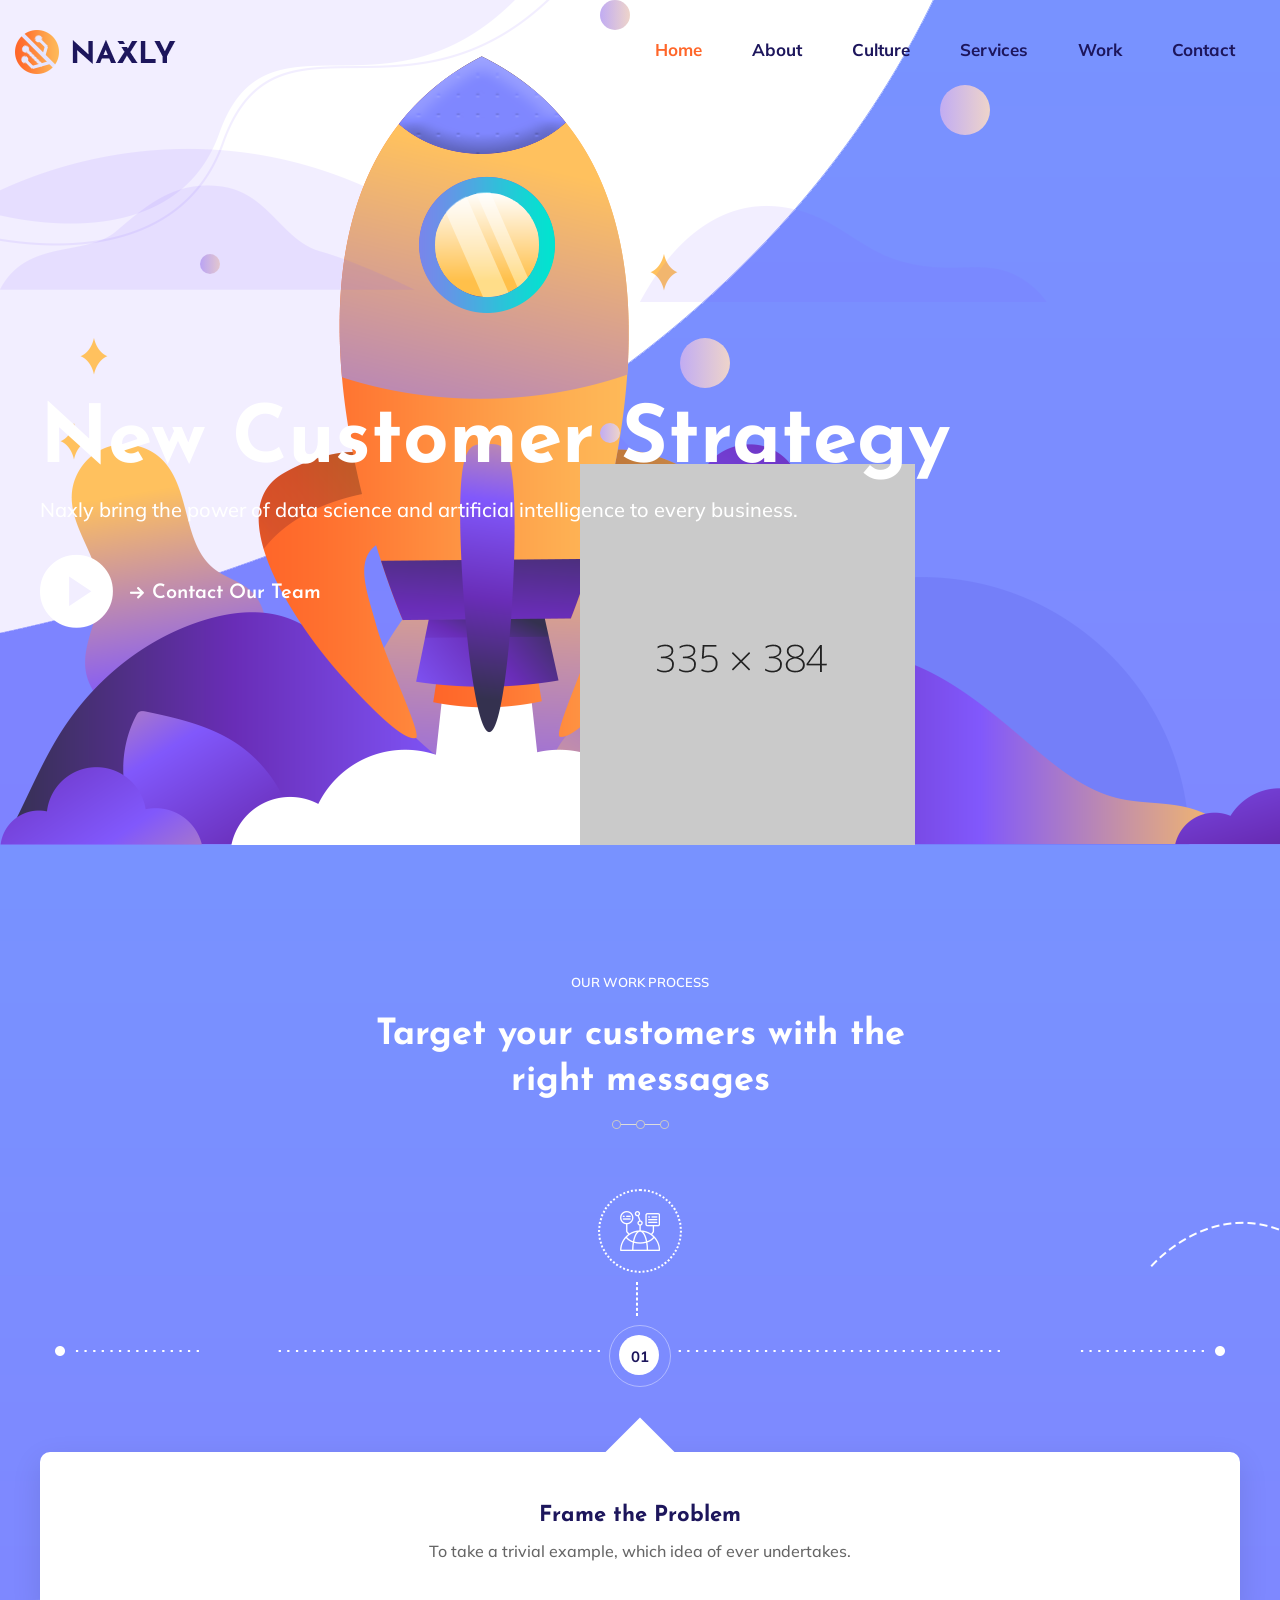
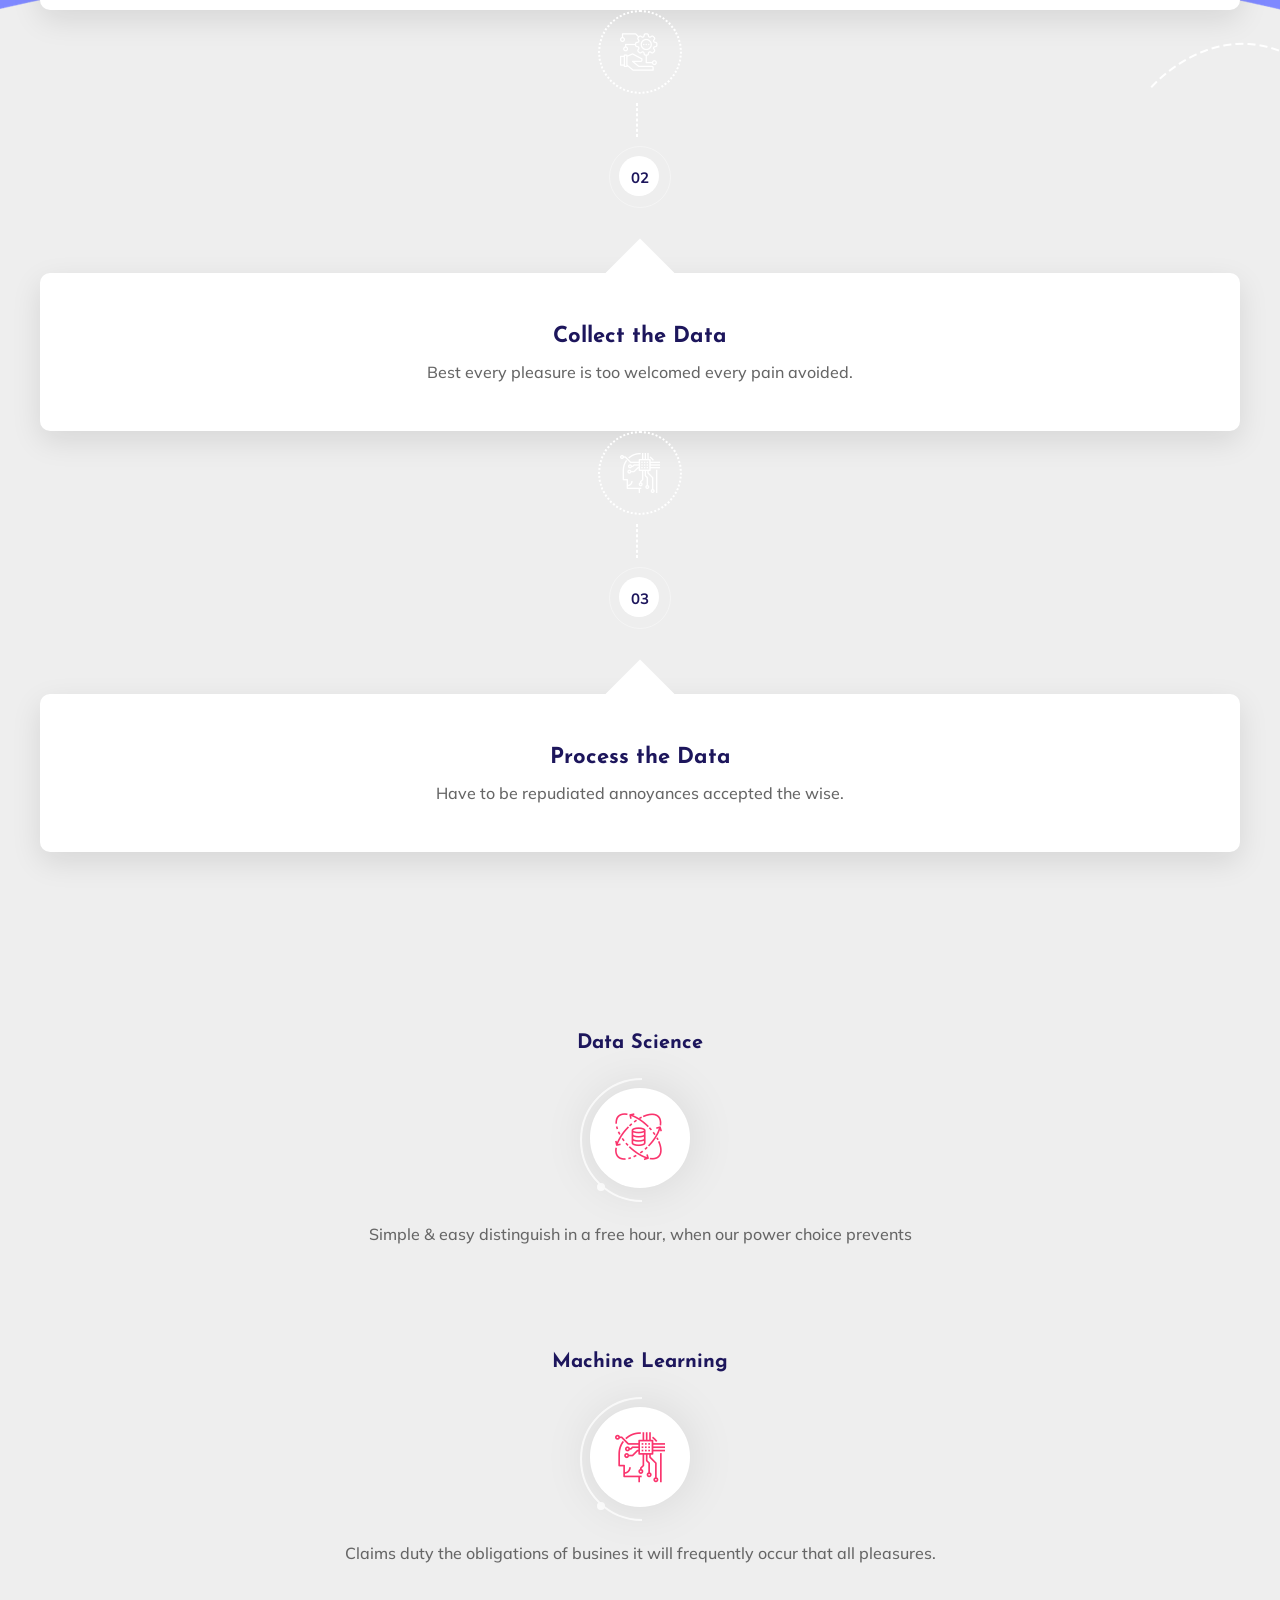
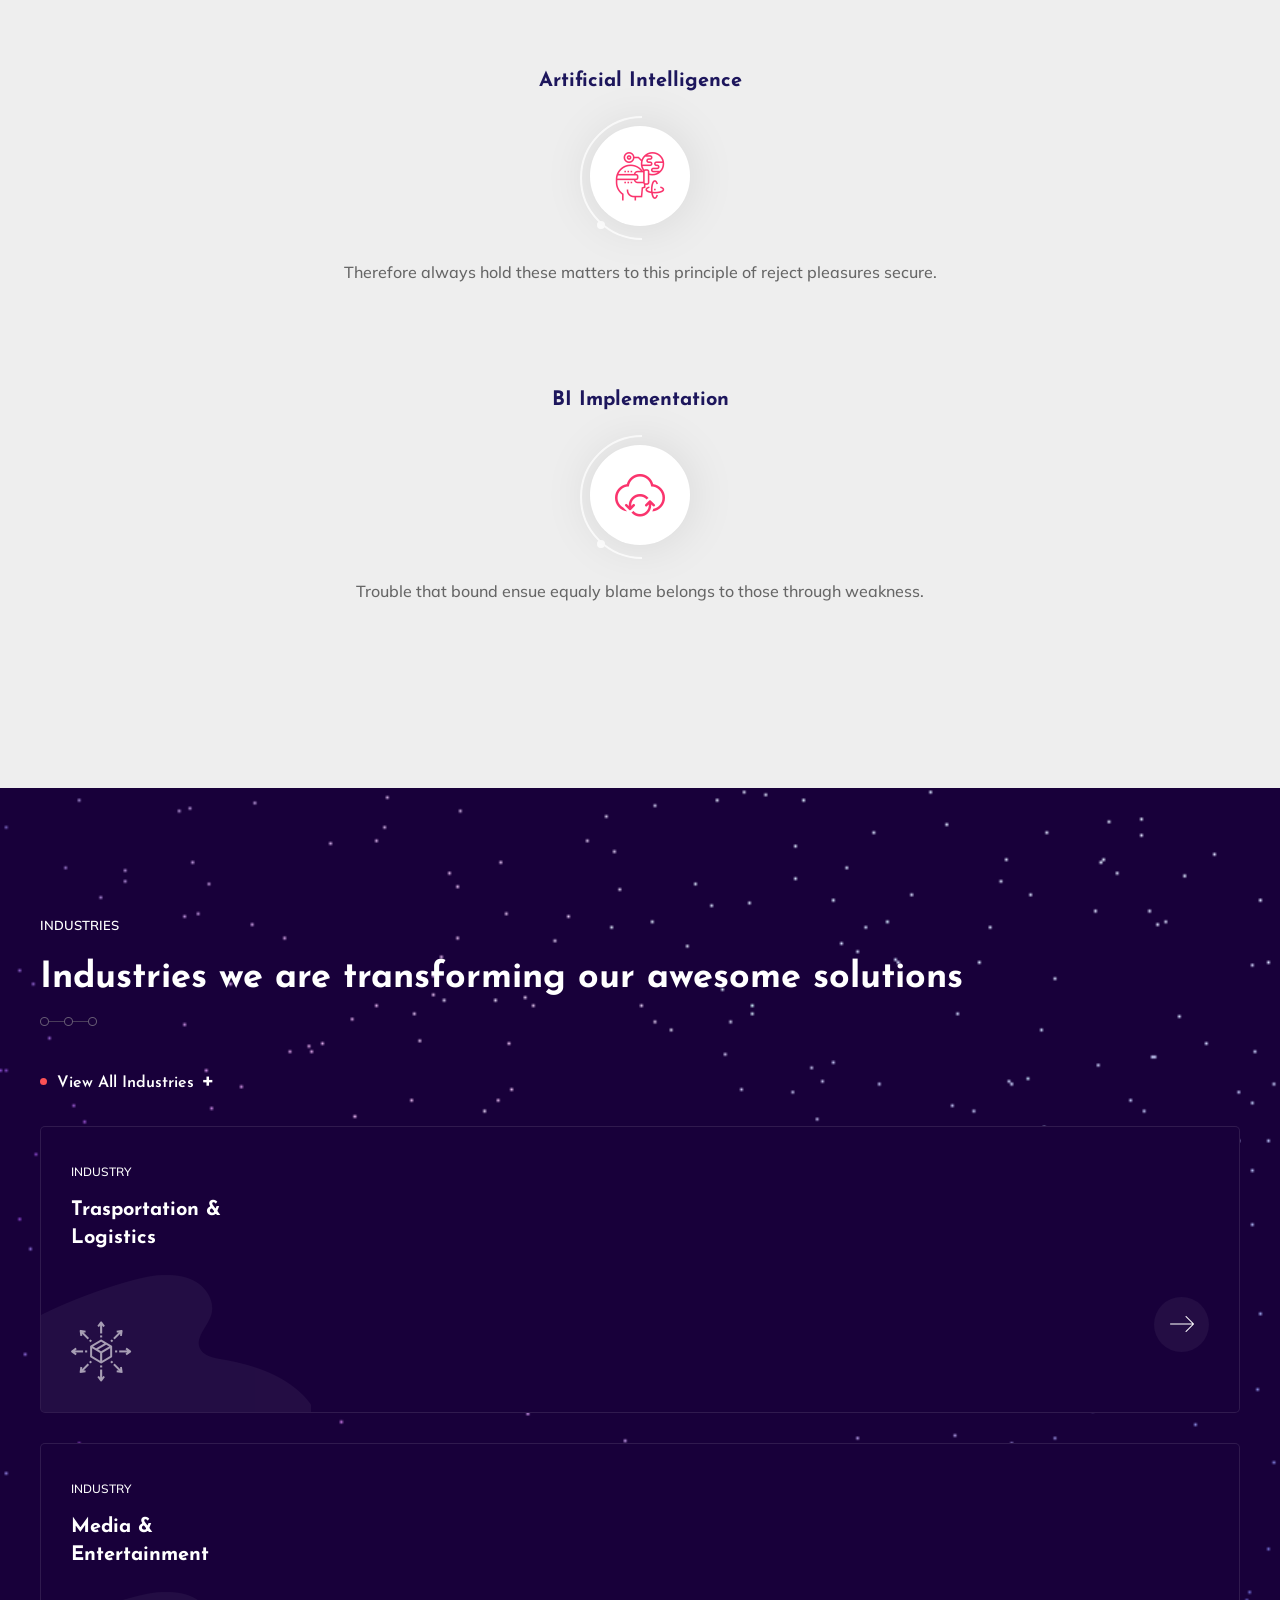
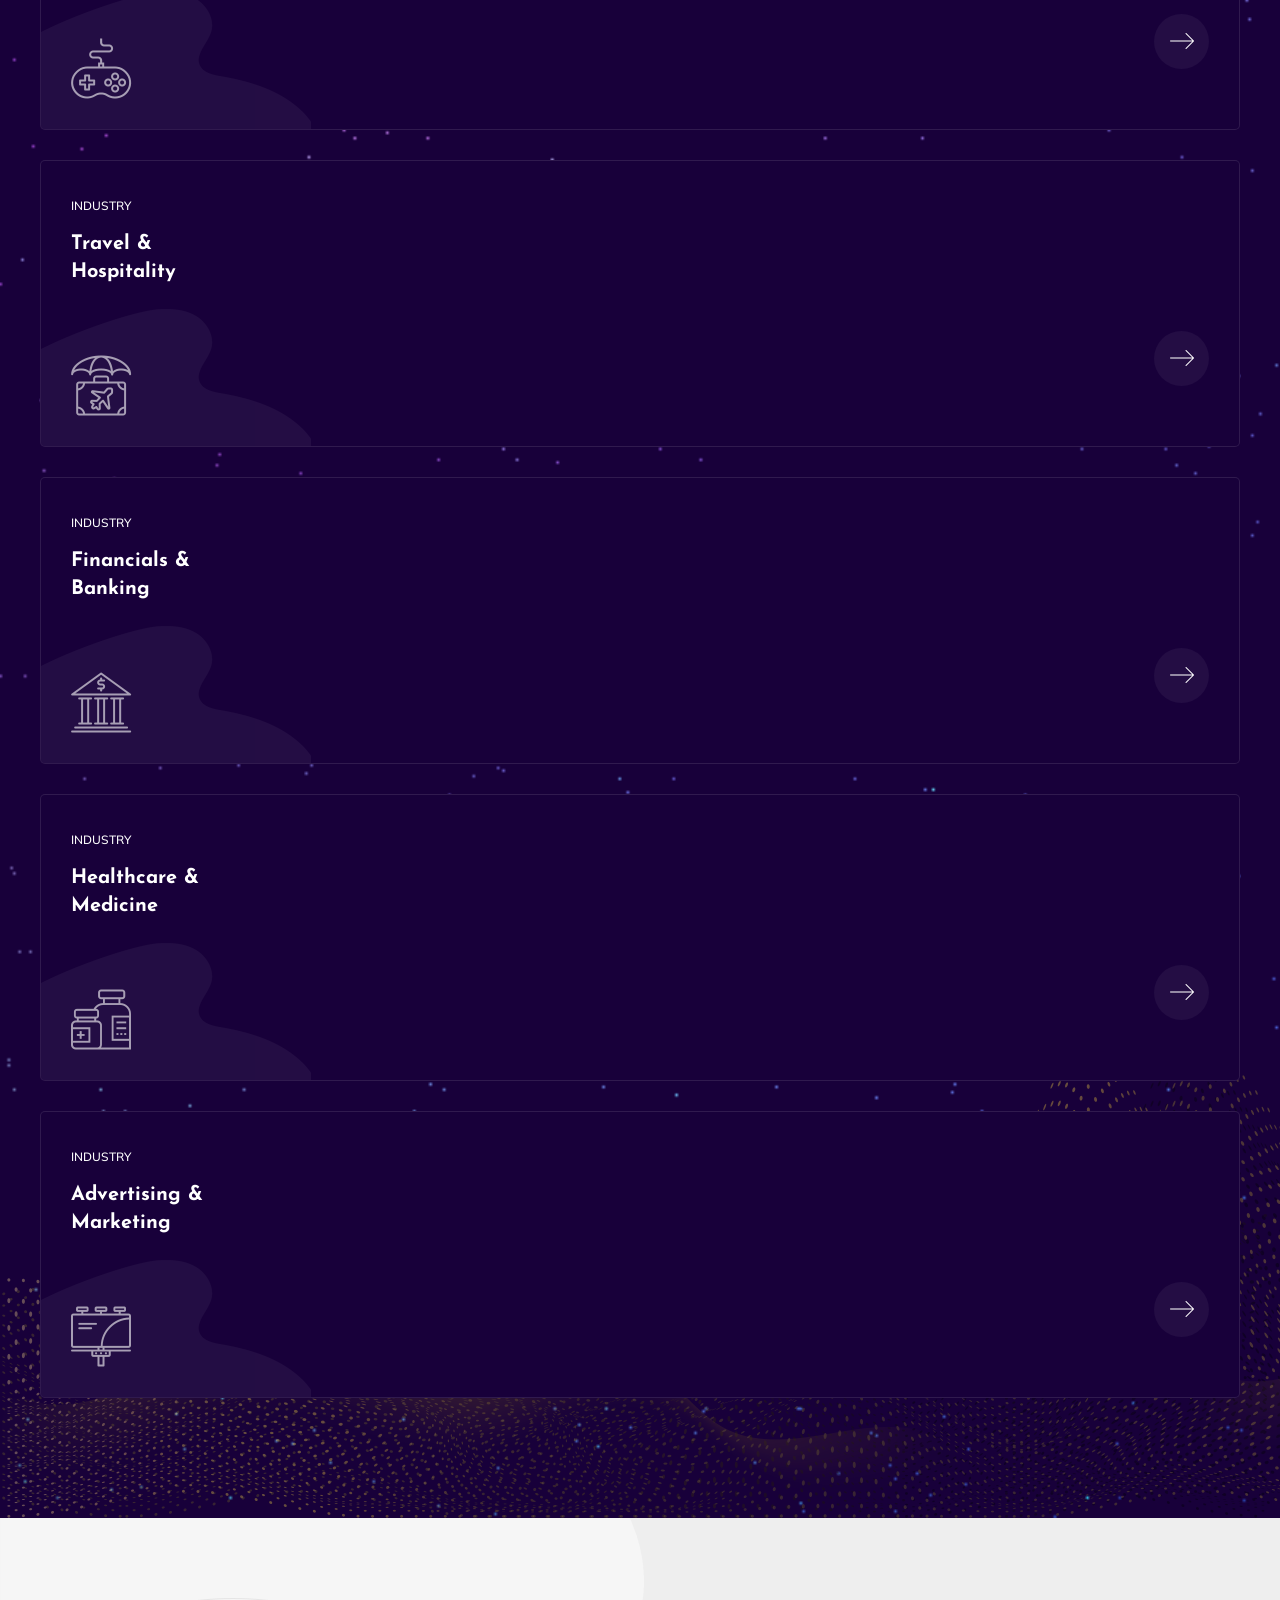
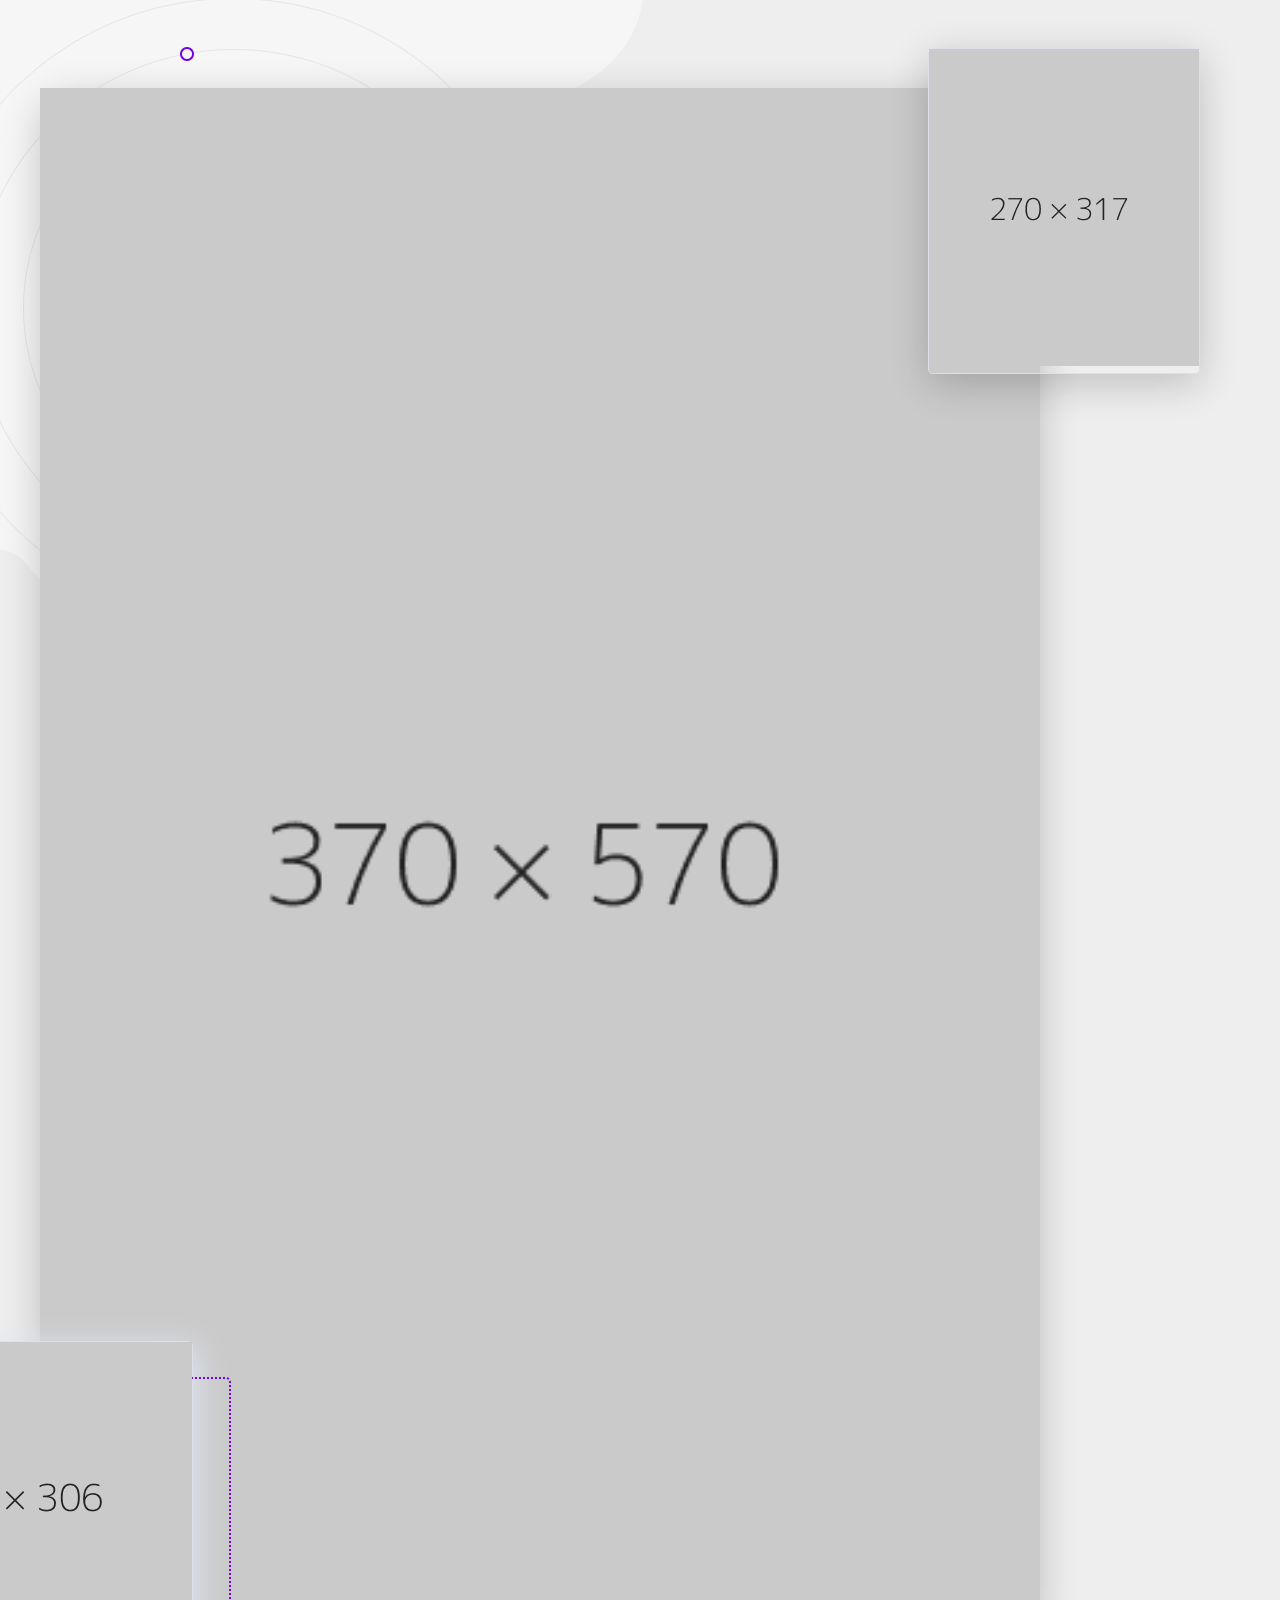
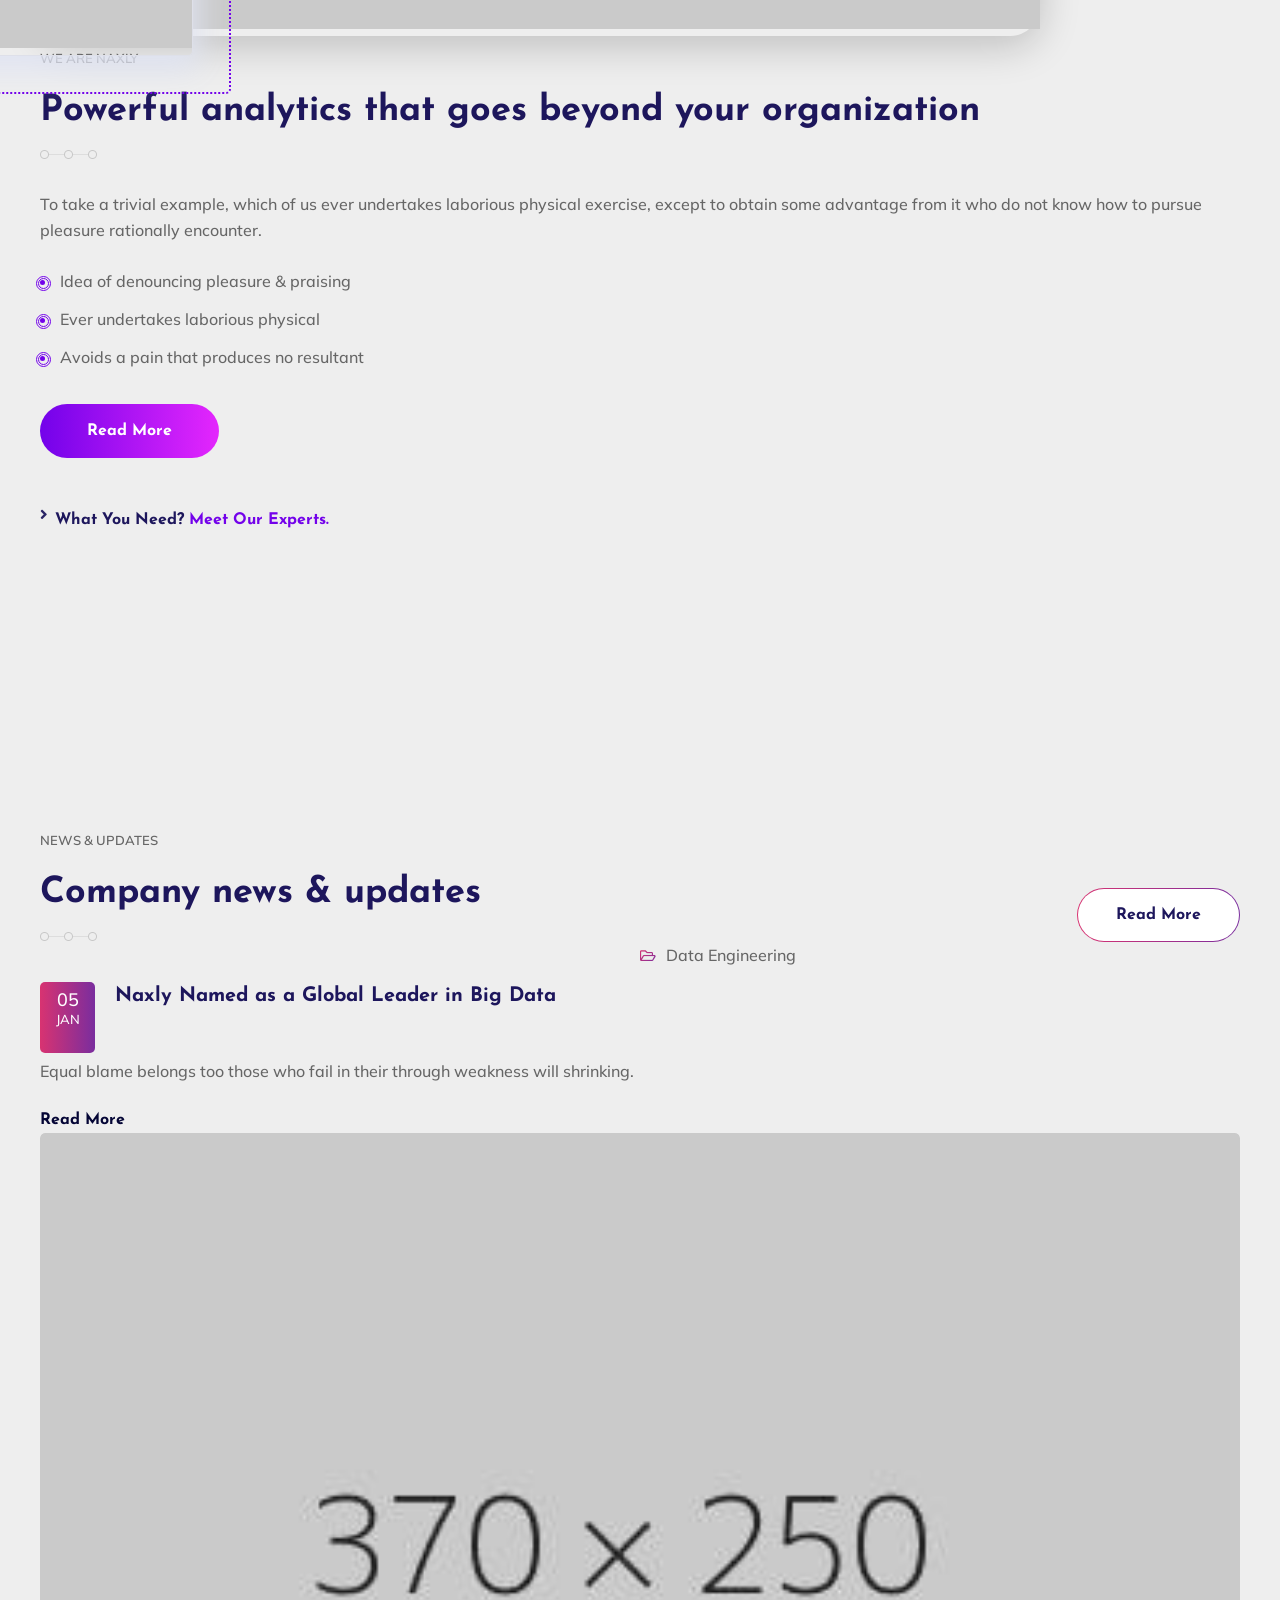
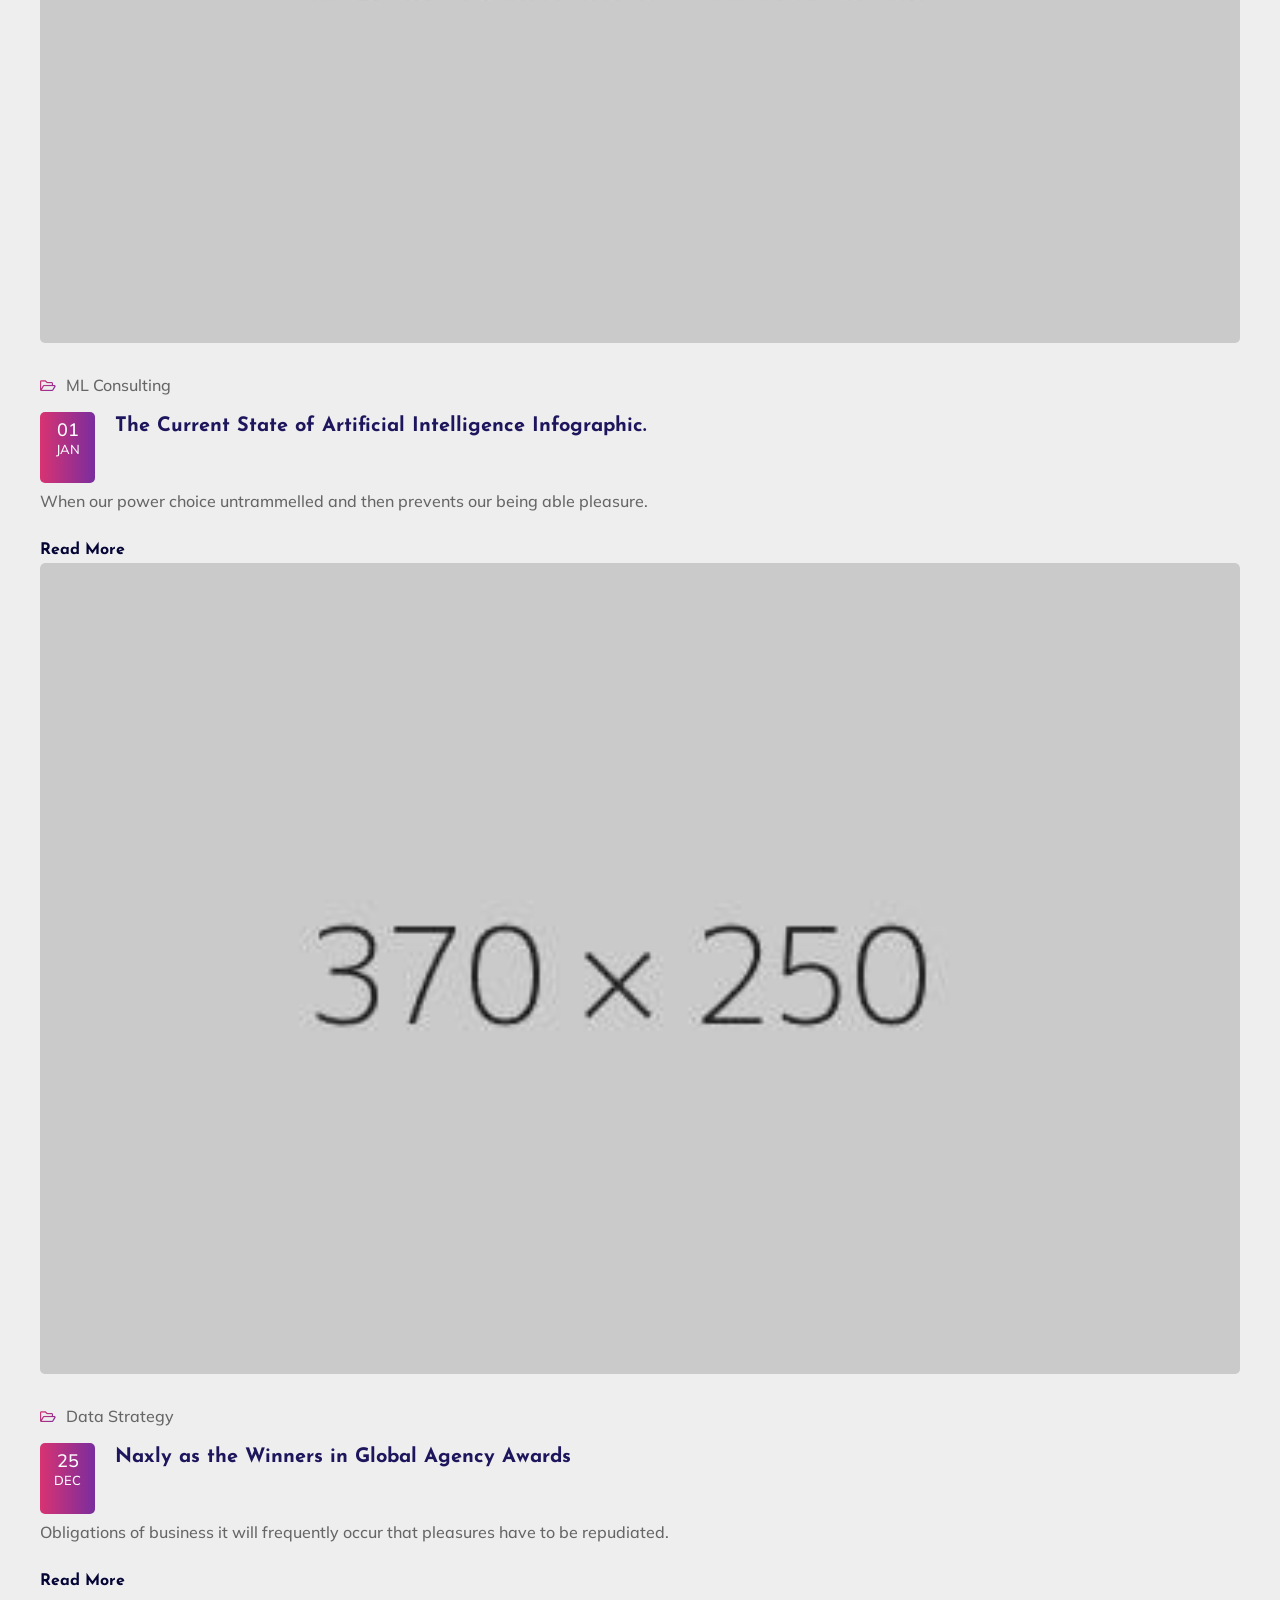
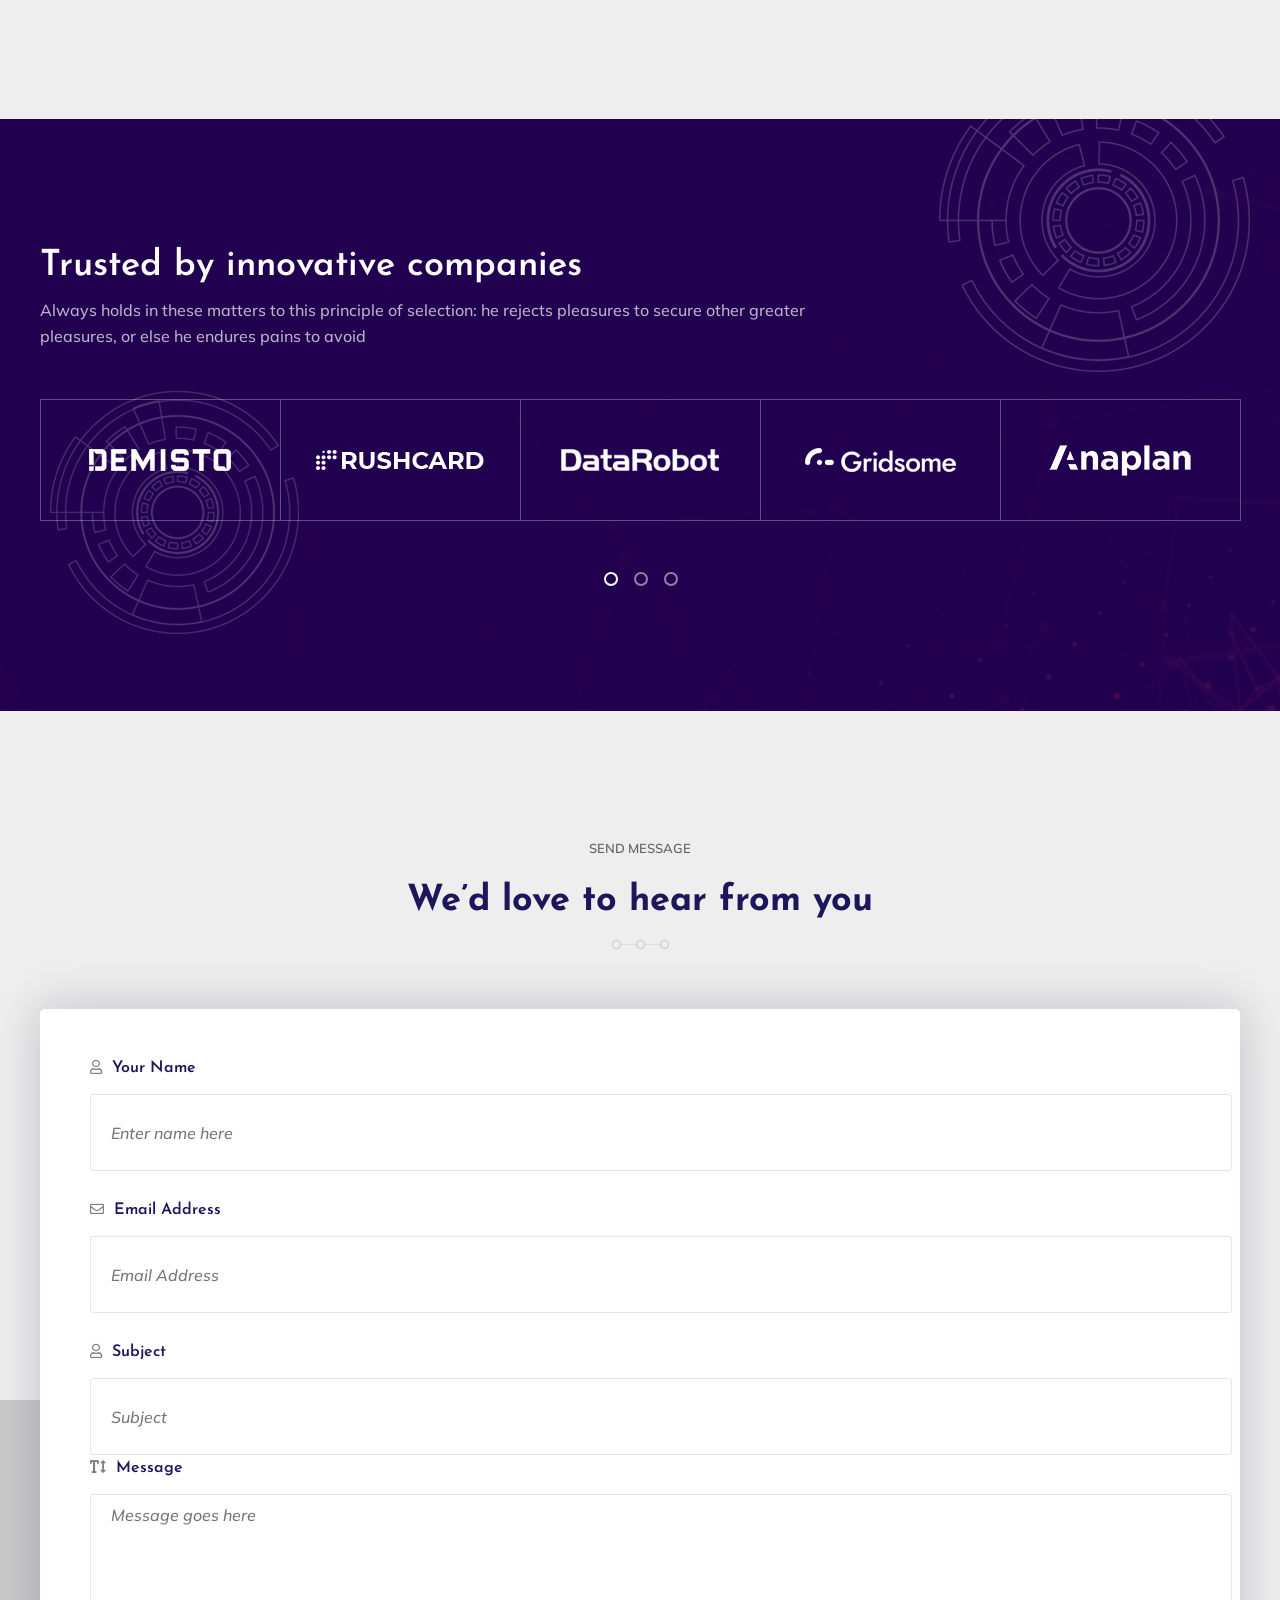
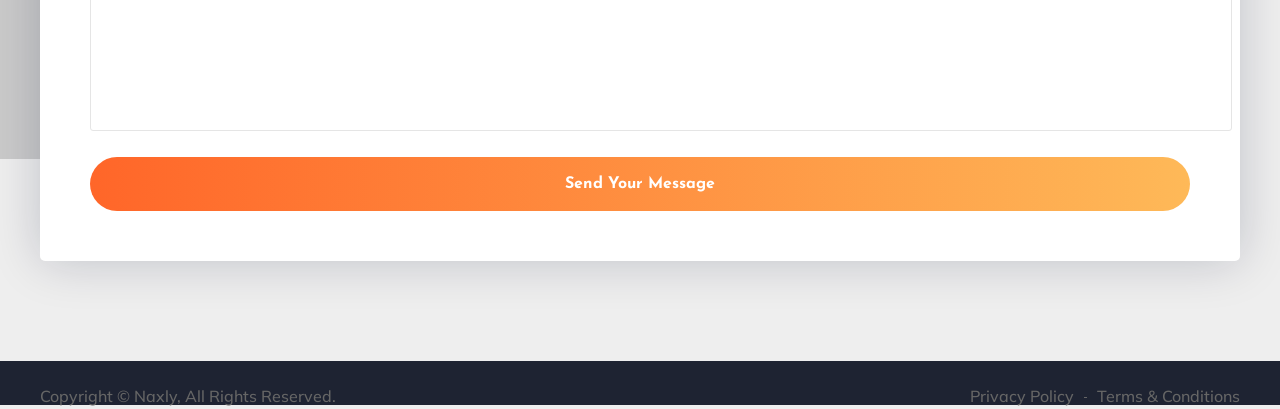
==== aiolos/index.html @ 0cb15c02 "aiolos addiyions" ====
<!DOCTYPE html>
<html lang="en">
<head>
<meta charset="utf-8">
<meta http-equiv="X-UA-Compatible" content="IE=edge">
<meta name="viewport" content="width=device-width, initial-scale=1.0, maximum-scale=1.0, user-scalable=0">

<title>Aiolos Solutions</title>

<!-- Fav Icon -->
<link rel="icon" href="assets/images/favicon.ico" type="image/x-icon">

<!-- Google Fonts -->
<link href="https://fonts.googleapis.com/css?family=Josefin+Sans:300,300i,400,400i,600,600i,700,700i&display=swap" rel="stylesheet">
<link href="https://fonts.googleapis.com/css?family=Muli:300,300i,400,400i,500,500i,600,600i,700,700i,800,800i,900,900i&display=swap" rel="stylesheet">

<!-- Stylesheets -->
<link href="assets/css/font-awesome-all.css" rel="stylesheet">
<link href="assets/css/flaticon.css" rel="stylesheet">
<link href="assets/css/owl.css" rel="stylesheet">
<link href="assets/css/bootstrap.css" rel="stylesheet">
<link href="assets/css/jquery.fancybox.min.css" rel="stylesheet">
<link href="assets/css/animate.css" rel="stylesheet">
<link href="assets/css/imagebg.css" rel="stylesheet">
<link href="assets/css/global.css" rel="stylesheet">
<link href="assets/css/header.css" rel="stylesheet">
<link href="assets/css/color.css" rel="stylesheet">
<link href="assets/css/style.css" rel="stylesheet">
<link href="assets/css/responsive.css" rel="stylesheet">

</head>


<!-- page wrapper -->
<body class="boxed_wrapper">

    <!-- preloader -->
    <div class="preloader">
        <div id="handle-preloader" class="handle-preloader">
            <div class="animation-preloader">
                <div class="spinner"></div>
                <div class="txt-loading">
                    <span data-text-preloader="A" class="letters-loading">
                        A
                    </span>
                    <span data-text-preloader="I" class="letters-loading">
                        I
                    </span>
                    <span data-text-preloader="O" class="letters-loading">
                        O
                    </span>
                    <span data-text-preloader="L" class="letters-loading">
                        L
                    </span>
                    <span data-text-preloader="O" class="letters-loading">
                        O
                    </span>
                    <span data-text-preloader="S" class="letters-loading">
                        S
                    </span>
                </div>
            </div>  
        </div>
    </div>
    <!-- preloader end -->

    <!-- main header -->
    <header class="main-header style-five">
        <div class="header-upper">
            <div class="outer-box clearfix">
                <div class="logo-box pull-left">
                    <figure class="logo"><a href="index.html"><img src="assets/images/logo-5.png" alt=""></a></figure>
                </div>
                <div class="menu-area pull-right clearfix">
                    <!--Mobile Navigation Toggler-->
                    <div class="mobile-nav-toggler">
                        <i class="icon-bar"></i>
                        <i class="icon-bar"></i>
                        <i class="icon-bar"></i>
                    </div>
                    <nav class="main-menu navbar-expand-md navbar-light">
                        <div class="collapse navbar-collapse show clearfix" id="navbarSupportedContent">
                            <ul class="navigation clearfix">
                                <li class="current"><a href="index.html">Home</a>
                                </li> 
                                <li><a href="about.html">About</a>
                                </li>
                                <li><a href="culture.html">Culture</a>
                                </li>
                                <li><a href="services.html">Services</a>
                                </li>
                                <li><a href="work.html">Work</a>
                                </li>
                                <li><a href="contact.html">Contact</a>
                            </ul>
                        </div>
                    </nav>
                    <div class="menu-right-content clearfix">
                        <div class="phone"><h4><i class="flaticon-music"></i><a href="tel:0055567890">+00 555 67 890</a></h4></div>
                    </div>
                </div>
            </div>
        </div>

        <!--sticky Header-->
        <div class="sticky-header">
            <div class="outer-box clearfix">
                <figure class="logo-box pull-left"><a href="index.html"><img src="assets/images/small-logo-5.png" alt=""></a></figure>
                <div class="menu-area pull-right">
                    <nav class="main-menu clearfix">
                        <!--Keep This Empty / Menu will come through Javascript-->
                    </nav>
                    <div class="menu-right-content clearfix">
                        <div class="phone"><h4><i class="flaticon-music"></i><a href="tel:0055567890">+00 555 67 890</a></h4></div>
                        <!-- <div class="search-box-outer">
                            <form action="index.html" method="post" class="search-btn">
                                <button type="button" class="search-toggler"><i class="flaticon-search"></i></button>
                            </form>
                        </div> -->
                    </div>
                </div>
            </div>
        </div>
    </header>
    <!-- main-header end -->

    <!-- Mobile Menu  -->
    <div class="mobile-menu">
        <div class="menu-backdrop"></div>
        <div class="close-btn"><i class="fas fa-times"></i></div>
        
        <nav class="menu-box">
            <div class="nav-logo"><a href="index.html"><img src="assets/images/logo.png" alt="" title=""></a></div>
            <div class="menu-outer"><!--Here Menu Will Come Automatically Via Javascript / Same Menu as in Header--></div>
            <!-- <div class="contact-info">
                <h4>Contact Info</h4>
                <ul>
                    <li>Chicago 12, Melborne City, USA</li>
                    <li><a href="tel:+8801682648101">+88 01682648101</a></li>
                    <li><a href="mailto:info@example.com">info@example.com</a></li>
                </ul>
            </div> -->
            <!-- <div class="social-links">
                <ul class="clearfix">
                    <li><a href="index.html"><span class="fab fa-twitter"></span></a></li>
                    <li><a href="index.html"><span class="fab fa-facebook-square"></span></a></li>
                    <li><a href="index.html"><span class="fab fa-pinterest-p"></span></a></li>
                    <li><a href="index.html"><span class="fab fa-instagram"></span></a></li>
                    <li><a href="index.html"><span class="fab fa-youtube"></span></a></li>
                </ul>
            </div> -->
        </nav>
    </div><!-- End Mobile Menu -->


    <!-- banner-section -->
    <section class="banner-style-five">
        <div class="anim-icon">
            <span class="icon icon-1" style="background-image: url(assets/images/icons/anim-icon-13.png);"></span>
            <span class="icon icon-2" style="background-image: url(assets/images/icons/anim-icon-13.png);"></span>
            <span class="icon icon-3 bg-color"></span>
            <span class="icon icon-4 bg-color"></span>
            <span class="icon icon-5 bg-color"></span>
            <span class="icon icon-6" style="background-image: url(assets/images/icons/anim-icon-13.png);"></span>
            <span class="icon icon-7 bg-color"></span>
            <span class="icon icon-8 bg-color"></span>
            <span class="icon icon-9" style="background-image: url(assets/images/icons/anim-icon-14.png);"></span>
            <span class="icon icon-10" style="background-image: url(assets/images/icons/cloud-1.png);"></span>
            <span class="icon icon-11" style="background-image: url(assets/images/icons/cloud-2.png);"></span>
        </div>
        <div class="pattern-layer">
            <div class="pattern pattern-1" style="background-image: url(assets/images/shape/shape-32.png);"></div>
            <div class="pattern pattern-2" style="background-image: url(assets/images/shape/shape-33.png);"></div>
            <div class="pattern pattern-3" style="background-image: url(assets/images/shape/shape-34.png);"></div>
            <div class="pattern pattern-4" style="background-image: url(assets/images/shape/shape-35.png);"></div>
            <div class="pattern pattern-5" style="background-image: url(assets/images/shape/shape-36.png);"></div>
        </div>
        <div class="image-layer">
            <figure class="image-1 float-bob-y"><img src="assets/images/banner/banner-5-1.png" alt=""></figure>
            <figure class="image-2 wow slideInLeft" data-wow-delay="00ms" data-wow-duration="1500ms"><img src="assets/images/banner/banner-5-2.png" alt=""></figure>
        </div>
        <div class="auto-container">
            <div class="row clearfix align-items-center">
                <div class="col-xl-6 col-lg-12 col-md-12 offset-xl-6 content-column">
                    <div class="content-box">
                        <h1>New Customer Strategy</h1>
                        <p>Naxly bring the power of data science and artificial intelligence to every business.</p>
                        <a href="https://www.youtube.com/watch?v=nfP5N9Yc72A&amp;t=28s" class="lightbox-image" data-caption=""><i class="flaticon-play-button"></i><span class="flaticon-next"></span>Contact Our Team</a>
                    </div>
                </div>
            </div>
        </div>
    </section>
    <!-- banner-section end -->

    <!-- porcess-style-three -->
    <section class="porcess-style-three">
        <div class="pattern-layer" style="background-image: url(assets/images/shape/shape-42.png);"></div>
        <div class="auto-container">
            <div class="sec-title text-center light">
                <p>Our Work Process</p>
                <h2>Target your customers with the<br />right messages</h2>
                <div class="decor" style="background-image: url(assets/images/icons/decor-1.png);"></div>
            </div>
            <div class="inner-content">
                <div class="line" style="background-image: url(assets/images/icons/line-2.png);"></div>
                <div class="row clearfix">
                    <div class="col-lg-4 col-md-6 col-sm-12 work-block">
                        <div class="work-block-three">
                            <div class="inner-box">
                                <div class="arrow-box" style="background-image: url(assets/images/icons/arrow-2.png);"></div>
                                <div class="icon-box">
                                    <i class="flaticon-big-data"></i>
                                </div>
                                <div class="count-box wow zoomIn animated" data-wow-delay="00ms" data-wow-duration="1500ms"><span>01</span></div>
                                <div class="content-box wow slideInUp" data-wow-delay="00ms" data-wow-duration="1500ms">
                                    <h3><a href="index-2.html">Frame the Problem</a></h3>
                                    <p>To take a trivial example, which idea of ever undertakes.</p>
                                </div>
                            </div>
                        </div>
                    </div>
                    <div class="col-lg-4 col-md-6 col-sm-12 work-block">
                        <div class="work-block-three">
                            <div class="inner-box">
                                <div class="arrow-box" style="background-image: url(assets/images/icons/arrow-2.png);"></div>
                                <div class="icon-box">
                                    <i class="flaticon-ui"></i>
                                </div>
                                <div class="count-box wow zoomIn animated" data-wow-delay="200ms" data-wow-duration="1500ms"><span>02</span></div>
                                <div class="content-box wow slideInUp" data-wow-delay="200ms" data-wow-duration="1500ms">
                                    <h3><a href="index-2.html">Collect the Data</a></h3>
                                    <p>Best every pleasure is too welcomed every pain avoided.</p>
                                </div>
                            </div>
                        </div>
                    </div>
                    <div class="col-lg-4 col-md-6 col-sm-12 work-block">
                        <div class="work-block-three">
                            <div class="inner-box">
                                <div class="icon-box">
                                    <i class="flaticon-brain"></i>
                                </div>
                                <div class="count-box wow zoomIn animated" data-wow-delay="400ms" data-wow-duration="1500ms"><span>03</span></div>
                                <div class="content-box wow slideInUp" data-wow-delay="400ms" data-wow-duration="1500ms">
                                    <h3><a href="index-2.html">Process the Data</a></h3>
                                    <p>Have to be repudiated annoyances accepted the wise.</p>
                                </div>
                            </div>
                        </div>
                    </div>
                </div>
            </div>
        </div>
    </section>
    <!-- porcess-style-three end -->
       <!--  service-section -->
       <section class="service-section sec-pad">
        <div class="auto-container">
            <div class="row clearfix">
                <div class="col-lg-3 col-md-6 col-sm-12 service-block">
                    <div class="service-block-one wow fadeInUp" data-wow-delay="00ms" data-wow-duration="1500ms">
                        <div class="inner-box">
                            <h4><a href="service-details.html">Data Science</a></h4>
                            <div class="icon-box">
                                <span class="border-layer"></span>
                                <i class="flaticon-data"></i>
                            </div>
                            <p>Simple & easy distinguish in a free hour, when our power choice prevents</p>
                        </div>
                    </div>
                </div>
                <div class="col-lg-3 col-md-6 col-sm-12 service-block">
                    <div class="service-block-one wow fadeInUp" data-wow-delay="100ms" data-wow-duration="1500ms">
                        <div class="inner-box">
                            <h4><a href="service-details.html">Machine Learning</a></h4>
                            <div class="icon-box">
                                <span class="border-layer"></span>
                                <i class="flaticon-brain"></i>
                            </div>
                            <p>Claims duty the obligations of busines it will frequently occur that all pleasures.</p>
                        </div>
                    </div>
                </div>
                <div class="col-lg-3 col-md-6 col-sm-12 service-block">
                    <div class="service-block-one wow fadeInUp" data-wow-delay="200ms" data-wow-duration="1500ms">
                        <div class="inner-box">
                            <h4><a href="service-details.html">Artificial Intelligence</a></h4>
                            <div class="icon-box">
                                <span class="border-layer"></span>
                                <i class="flaticon-vr"></i>
                            </div>
                            <p>Therefore always hold these matters to this principle of reject pleasures secure.</p>
                        </div>
                    </div>
                </div>
                <div class="col-lg-3 col-md-6 col-sm-12 service-block">
                    <div class="service-block-one wow fadeInUp" data-wow-delay="300ms" data-wow-duration="1500ms">
                        <div class="inner-box">
                            <h4><a href="service-details.html">BI Implementation</a></h4>
                            <div class="icon-box">
                                <span class="border-layer"></span>
                                <i class="flaticon-cloud-computing"></i>
                            </div>
                            <p>Trouble that bound ensue equaly blame belongs to those through weakness. </p>
                        </div>
                    </div>
                </div>
            </div>
        </div>
    </section>
    <!-- service-section end -->
    <!-- industries-section -->
    <section class="industries-section">
        <div class="pattern-layer">
            <div class="pattern-1" style="background-image: url(assets/images/shape/shape-57.png);"></div>
            <div class="pattern-2" style="background-image: url(assets/images/shape/shape-58.png);"></div>
        </div>
        <div class="auto-container">
            <div class="row clearfix">
                <div class="col-lg-6 col-md-6 col-sm-12 content-column">
                    <div class="content-box">
                        <div class="sec-title text-left light">
                            <p>Industries</p>
                            <h2>Industries we are transforming our awesome solutions</h2>
                            <div class="decor" style="background-image: url(assets/images/icons/decor-2.png);"></div>
                        </div>
                        <div class="btn-box"><a href="index.html" class="btn-style-four">View All Industries<span>+</span></a></div>
                    </div>
                </div>
                <div class="col-lg-3 col-md-6 col-sm-12 inner-column">
                    <div class="inner-box">
                        <div class="pattern-layer" style="background-image: url(assets/images/shape/shape-3.png);"></div>
                        <div class="inner">
                            <span>Industry</span>
                            <h4><a href="index.html">Trasportation &<br />Logistics</a></h4>
                            <div class="btn-box clearfix"><a href="index.html"><i class="flaticon-arrow"></i></a></div>
                            <div class="icon-box"><i class="flaticon-product"></i></div>
                        </div>
                    </div>
                </div>
                <div class="col-lg-3 col-md-6 col-sm-12 inner-column">
                    <div class="inner-box">
                        <div class="pattern-layer" style="background-image: url(assets/images/shape/shape-3.png);"></div>
                        <div class="inner">
                            <span>Industry</span>
                            <h4><a href="index.html">Media &<br />Entertainment</a></h4>
                            <div class="btn-box clearfix"><a href="index.html"><i class="flaticon-arrow"></i></a></div>
                            <div class="icon-box"><i class="flaticon-joystick"></i></div>
                        </div>
                    </div>
                </div>
                <div class="col-lg-3 col-md-6 col-sm-12 inner-column">
                    <div class="inner-box">
                        <div class="pattern-layer" style="background-image: url(assets/images/shape/shape-3.png);"></div>
                        <div class="inner">
                            <span>Industry</span>
                            <h4><a href="index.html">Travel &<br />Hospitality</a></h4>
                            <div class="btn-box clearfix"><a href="index.html"><i class="flaticon-arrow"></i></a></div>
                            <div class="icon-box"><i class="flaticon-travel"></i></div>
                        </div>
                    </div>
                </div>
                <div class="col-lg-3 col-md-6 col-sm-12 inner-column">
                    <div class="inner-box">
                        <div class="pattern-layer" style="background-image: url(assets/images/shape/shape-3.png);"></div>
                        <div class="inner">
                            <span>Industry</span>
                            <h4><a href="index.html">Financials &<br />Banking</a></h4>
                            <div class="btn-box clearfix"><a href="index.html"><i class="flaticon-arrow"></i></a></div>
                            <div class="icon-box"><i class="flaticon-bank"></i></div>
                        </div>
                    </div>
                </div>
                <div class="col-lg-3 col-md-6 col-sm-12 inner-column">
                    <div class="inner-box">
                        <div class="pattern-layer" style="background-image: url(assets/images/shape/shape-3.png);"></div>
                        <div class="inner">
                            <span>Industry</span>
                            <h4><a href="index.html">Healthcare &<br />Medicine</a></h4>
                            <div class="btn-box clearfix"><a href="index.html"><i class="flaticon-arrow"></i></a></div>
                            <div class="icon-box"><i class="flaticon-medicine"></i></div>
                        </div>
                    </div>
                </div>
                <div class="col-lg-3 col-md-6 col-sm-12 inner-column">
                    <div class="inner-box">
                        <div class="pattern-layer" style="background-image: url(assets/images/shape/shape-3.png);"></div>
                        <div class="inner">
                            <span>Industry</span>
                            <h4><a href="index.html">Advertising &<br />Marketing</a></h4>
                            <div class="btn-box clearfix"><a href="index.html"><i class="flaticon-arrow"></i></a></div>
                            <div class="icon-box"><i class="flaticon-billboard"></i></div>
                        </div>
                    </div>
                </div>
            </div>
        </div>
    </section>
    <!-- industries-section end -->
    <!-- about-style-four -->
    <section class="about-style-four">
            <div class="pattern-layer" style="background-image: url(assets/images/shape/shape-25.png);"></div>
            <div class="auto-container">
                <div class="row clearfix">
                    <div class="col-lg-6 col-md-12 col-sm-12 image-column">
                        <div id="image_block_03">
                            <div class="image-box">
                                <div class="pattern-layer rotate-me" style="background-image: url(assets/images/shape/shape-24.png);"></div>
                                <figure class="image image-1"><img src="assets/images/resource/tab-2.png" alt=""></figure>
                                <figure class="image image-2 wow slideInLeft" data-wow-delay="00ms" data-wow-duration="1500ms"><img src="assets/images/resource/screen-2.png" alt=""></figure>
                                <figure class="image image-3 wow slideInLeft" data-wow-delay="00ms" data-wow-duration="1500ms"><img src="assets/images/resource/screen-3.png" alt=""></figure>
                            </div>
                        </div>
                    </div>
                    <div class="col-lg-6 col-md-12 col-sm-12 content-column">
                        <div id="content_block_08">
                            <div class="content-box mt-10">
                                <div class="sec-title text-left">
                                    <p>We are Naxly</p>
                                    <h2>Powerful analytics that goes beyond your organization</h2>
                                    <div class="decor" style="background-image: url(assets/images/icons/decor-1.png);"></div>
                                </div>
                                <div class="text">
                                    <p>To take a trivial example, which of us ever undertakes laborious physical exercise, except to obtain some advantage from it who do not know how to pursue pleasure rationally encounter.</p>
                                </div>
                                <ul class="list-item clearfix">
                                    <li><span class="dots"></span>Idea of denouncing pleasure & praising</li>
                                    <li><span class="dots"></span>Ever undertakes laborious physical</li>
                                    <li><span class="dots"></span>Avoids a pain that produces no resultant</li>
                                </ul>
                                <div class="btn-box"><a href="about.html" class="theme-btn style-nine">Read More</a></div>
                                <div class="lower-text"><h6><i class="fas fa-angle-right"></i>What You Need? <a href="index-4.html">Meet Our Experts.</a></h6></div>
                            </div>
                        </div>
                    </div>
                </div>
            </div>
    </section>
    <!-- about-style-four end -->
    <!-- news-section -->
    <section class="news-section style-two style-three">
            <div class="auto-container">
                <div class="upper-box clearfix mb-40">
                    <div class="sec-title text-left pull-left">
                        <p>News & Updates</p>
                        <h2>Company news & updates</h2>
                        <div class="decor" style="background-image: url(assets/images/icons/decor-1.png);"></div>
                    </div>
                    <div class="btn-box pull-right mt-60">
                        <a href="blog-1.html" class="btn-style-eight">Read More</a>
                    </div>
                </div>
                <div class="row clearfix">
                    <div class="col-lg-4 col-md-6 col-sm-12 news-block">
                        <div class="news-block-one wow fadeInUp" data-wow-delay="00ms" data-wow-duration="1500ms">
                            <div class="inner-box">
                                <figure class="image-box">
                                    <img src="assets/images/news/news-1.jpg" alt="">
                                    <a href="assets/images/news/news-1.jpg" class="lightbox-image" data-fancybox="gallery"><i class="flaticon-zoom"></i></a>
                                </figure>
                                <div class="lower-content">
                                    <div class="file-box"><i class="far fa-folder-open"></i><p>Data Engineering</p></div>
                                    <div class="title-box">
                                        <div class="post-date"><p>05</p><span>Jan</span></div>
                                        <h4><a href="blog-details.html">Naxly Named as a Global Leader in Big Data</a></h4>
                                    </div>
                                    <div class="text">
                                        <p>Equal blame belongs too those who fail in their through weakness will shrinking.</p>
                                    </div>
                                    <div class="link"><a href="blog-details.html"><i class="flaticon-next"></i>Read More</a></div>
                                </div>
                            </div>
                        </div>
                    </div>
                    <div class="col-lg-4 col-md-6 col-sm-12 news-block">
                        <div class="news-block-one wow fadeInUp" data-wow-delay="300ms" data-wow-duration="1500ms">
                            <div class="inner-box">
                                <figure class="image-box">
                                    <img src="assets/images/news/news-2.jpg" alt="">
                                    <a href="assets/images/news/news-2.jpg" class="lightbox-image" data-fancybox="gallery"><i class="flaticon-zoom"></i></a>
                                </figure>
                                <div class="lower-content">
                                    <div class="file-box"><i class="far fa-folder-open"></i><p>ML Consulting</p></div>
                                    <div class="title-box">
                                        <div class="post-date"><p>01</p><span>Jan</span></div>
                                        <h4><a href="blog-details.html">The Current State of Artificial Intelligence Infographic.</a></h4>
                                    </div>
                                    <div class="text">
                                        <p>When our power choice untrammelled and then prevents our being able pleasure.</p>
                                    </div>
                                    <div class="link"><a href="blog-details.html"><i class="flaticon-next"></i>Read More</a></div>
                                </div>
                            </div>
                        </div>
                    </div>
                    <div class="col-lg-4 col-md-6 col-sm-12 news-block">
                        <div class="news-block-one wow fadeInUp" data-wow-delay="600ms" data-wow-duration="1500ms">
                            <div class="inner-box">
                                <figure class="image-box">
                                    <img src="assets/images/news/news-3.jpg" alt="">
                                    <a href="assets/images/news/news-3.jpg" class="lightbox-image" data-fancybox="gallery"><i class="flaticon-zoom"></i></a>
                                </figure>
                                <div class="lower-content">
                                    <div class="file-box"><i class="far fa-folder-open"></i><p>Data Strategy</p></div>
                                    <div class="title-box">
                                        <div class="post-date"><p>25</p><span>Dec</span></div>
                                        <h4><a href="blog-details.html">Naxly as the Winners in Global Agency Awards</a></h4>
                                    </div>
                                    <div class="text">
                                        <p>Obligations of business it will frequently occur that pleasures have to be repudiated.</p>
                                    </div>
                                    <div class="link"><a href="blog-details.html"><i class="flaticon-next"></i>Read More</a></div>
                                </div>
                            </div>
                        </div>
                    </div>
                </div>
            </div>
    </section>
    <!-- news-section end -->
    <!-- clients-section -->
    <section class="clients-section text-center">
            <div class="pattern-layer" style="background-image: url(assets/images/shape/shape-59.png);"></div>
            <div class="image-layer">
                <figure class="image-1 rotate-me"><img src="assets/images/icons/wheel-6.png" alt=""></figure>
                <figure class="image-2 rotate-me"><img src="assets/images/icons/wheel-7.png" alt=""></figure>
            </div>
            <div class="auto-container">
                <div class="title-inner">
                    <h2>Trusted by innovative companies</h2>
                    <p>Always holds in these matters to this principle of selection: he rejects pleasures to secure other greater<br />pleasures, or else he endures pains to avoid</p>
                </div>
                <div class="clients-carousel owl-carousel owl-theme owl-nav-none">
                    <figure class="logo-box"><a href="index.html"><img src="assets/images/clients/clients-logo-1.png" alt=""></a></figure>
                    <figure class="logo-box"><a href="index.html"><img src="assets/images/clients/clients-logo-2.png" alt=""></a></figure>
                    <figure class="logo-box"><a href="index.html"><img src="assets/images/clients/clients-logo-3.png" alt=""></a></figure>
                    <figure class="logo-box"><a href="index.html"><img src="assets/images/clients/clients-logo-4.png" alt=""></a></figure>
                    <figure class="logo-box"><a href="index.html"><img src="assets/images/clients/clients-logo-5.png" alt=""></a></figure>
                    <figure class="logo-box"><a href="index.html"><img src="assets/images/clients/clients-logo-1.png" alt=""></a></figure>
                    <figure class="logo-box"><a href="index.html"><img src="assets/images/clients/clients-logo-2.png" alt=""></a></figure>
                    <figure class="logo-box"><a href="index.html"><img src="assets/images/clients/clients-logo-3.png" alt=""></a></figure>
                    <figure class="logo-box"><a href="index.html"><img src="assets/images/clients/clients-logo-4.png" alt=""></a></figure>
                    <figure class="logo-box"><a href="index.html"><img src="assets/images/clients/clients-logo-5.png" alt=""></a></figure>
                    <figure class="logo-box"><a href="index.html"><img src="assets/images/clients/clients-logo-1.png" alt=""></a></figure>
                    <figure class="logo-box"><a href="index.html"><img src="assets/images/clients/clients-logo-2.png" alt=""></a></figure>
                    <figure class="logo-box"><a href="index.html"><img src="assets/images/clients/clients-logo-3.png" alt=""></a></figure>
                    <figure class="logo-box"><a href="index.html"><img src="assets/images/clients/clients-logo-4.png" alt=""></a></figure>
                    <figure class="logo-box"><a href="index.html"><img src="assets/images/clients/clients-logo-5.png" alt=""></a></figure>
                </div>
            </div>
    </section>
    <!-- clients-section end -->
    <!-- contact-section -->
    <section class="contact-section style-two">
        <figure class="image-layer float-bob-y"><img src="assets/images/resource/rocket-1.png" alt=""></figure>
        <div class="auto-container">
            <div class="sec-title text-center mb-60">
                <p>Send Message</p>
                <h2>We’d love to hear from you</h2>
                <div class="decor" style="background-image: url(assets/images/icons/decor-1.png);"></div>
            </div>
            <div class="content-column">
                <div id="content_block_09">
                    <div class="content-box">
                        <form method="post" action="assets/inc/sendemail.php" id="contact-form" class="default-form"> 
                            <div class="row clearfix">
                                <div class="col-lg-6 col-md-6 col-sm-12 column">
                                    <div class="form-group">
                                        <label><i class="far fa-user"></i>Your Name</label>
                                        <input type="text" name="username" placeholder="Enter name here" required="">
                                    </div>
                                    <div class="form-group">
                                        <label><i class="far fa-envelope"></i>Email Address</label>
                                        <input type="email" name="email" placeholder="Email Address" required="">
                                    </div>
                                    <div class="form-group">
                                        <label><i class="far fa-user"></i>Subject</label>
                                        <input type="text" name="subject" placeholder="Subject" required="">
                                    </div>
                                </div>
                                <div class="col-lg-6 col-md-6 col-sm-12 column">
                                    <div class="form-group">
                                        <label><i class="fas fa-text-height"></i>Message</label>
                                        <textarea name="message" placeholder="Message goes here"></textarea>
                                    </div>
                                    <div class="form-group">
                                        <button class="theme-btn style-ten" type="submit" name="submit-form">Send Your Message</button>
                                    </div>
                                </div>
                            </div>
                        </form>
                    </div>
                </div>
            </div>
        </div>
    </section>
    <!-- contact-section end -->


    <!-- footer-style-five -->
    <footer class="main-footer">
        <div class="footer-bottom style-one" style="background: #1E2332;">
            <div class="auto-container clearfix">
                <div class="copyright pull-left">
                    <p>Copyright &copy; <a href="index.html">Naxly</a>, All Rights Reserved.</p>
                </div>
                <ul class="footer-nav pull-right">
                    <li><a href="index.html">Privacy Policy</a></li>
                    <li><a href="index.html">Terms & Conditions</a></li>
                </ul>
            </div>
        </div>
    </footer>
    <!-- footer-style-five end -->


<!--Scroll to top-->
<button class="scroll-top scroll-to-target" data-target="html">
    <span class="fas fa-angle-up"></span>
</button>


<!-- jequery plugins -->
<script src="assets/js/jquery.js"></script>
<script src="assets/js/popper.min.js"></script>
<script src="assets/js/bootstrap.min.js"></script>
<script src="assets/js/owl.js"></script>
<script src="assets/js/wow.js"></script>
<script src="assets/js/validation.js"></script>
<script src="assets/js/jquery.fancybox.js"></script>
<script src="assets/js/appear.js"></script>
<script src="assets/js/jquery.countTo.js"></script>
<script src="assets/js/scrollbar.js"></script>
<script src="assets/js/tilt.jquery.js"></script>

<!-- main-js -->
<script src="assets/js/script.js"></script>

</body><!-- End of .page_wrapper -->
</html>
---- aiolos/assets/css/flaticon.css ----
/*
  	Flaticon icon font: Flaticon
  	Creation date: 18/01/2020 16:21
  	*/

@font-face {
  font-family: "Flaticon";
  src: url("../fonts/Flaticon.eot");
  src: url("../fonts/Flaticon.eot?#iefix") format("embedded-opentype"),
       url("../fonts/Flaticon.woff2") format("woff2"),
       url("../fonts/Flaticon.woff") format("woff"),
       url("../fonts/Flaticon.ttf") format("truetype"),
       url("../fonts/Flaticon.svg#Flaticon") format("svg");
  font-weight: normal;
  font-style: normal;
}

@media screen and (-webkit-min-device-pixel-ratio:0) {
  @font-face {
    font-family: "Flaticon";
    src: url("../fonts/Flaticon.svg#Flaticon") format("svg");
  }
}

[class^="flaticon-"]:before, [class*=" flaticon-"]:before,
[class^="flaticon-"]:after, [class*=" flaticon-"]:after {   
  font-family: Flaticon;
  font-style: normal;
}

.flaticon-analysis:before { content: "\f100"; }
.flaticon-google-analytics:before { content: "\f101"; }
.flaticon-python:before { content: "\f102"; }
.flaticon-algorithm:before { content: "\f103"; }
.flaticon-network:before { content: "\f104"; }
.flaticon-quote:before { content: "\f105"; }
.flaticon-share:before { content: "\f106"; }
.flaticon-analytics:before { content: "\f107"; }
.flaticon-brain:before { content: "\f108"; }
.flaticon-accept:before { content: "\f109"; }
.flaticon-abstract:before { content: "\f10a"; }
.flaticon-abstract-2:before { content: "\f10b"; }
.flaticon-stars:before { content: "\f10c"; }
.flaticon-download:before { content: "\f10d"; }
.flaticon-search:before { content: "\f10e"; }
.flaticon-music:before { content: "\f10f"; }
.flaticon-data:before { content: "\f110"; }
.flaticon-vr:before { content: "\f111"; }
.flaticon-play-button:before { content: "\f112"; }
.flaticon-checkmark:before { content: "\f113"; }
.flaticon-big-data:before { content: "\f114"; }
.flaticon-ui:before { content: "\f115"; }
.flaticon-joystick:before { content: "\f116"; }
.flaticon-product:before { content: "\f117"; }
.flaticon-travel:before { content: "\f118"; }
.flaticon-bank:before { content: "\f119"; }
.flaticon-medicine:before { content: "\f11a"; }
.flaticon-billboard:before { content: "\f11b"; }
.flaticon-chat:before { content: "\f11c"; }
.flaticon-cloud-computing:before { content: "\f11d"; }
.flaticon-analysis-1:before { content: "\f11e"; }
.flaticon-null:before { content: "\f11f"; }
.flaticon-arrow:before { content: "\f120"; }
.flaticon-brain-1:before { content: "\f121"; }
.flaticon-freelance:before { content: "\f122"; }
.flaticon-gmail:before { content: "\f123"; }
.flaticon-virustotal-icon:before { content: "\f124"; }
.flaticon-next:before { content: "\f125"; }
.flaticon-brain-2:before { content: "\f126"; }
.flaticon-brain-3:before { content: "\f127"; }
.flaticon-model:before { content: "\f128"; }
.flaticon-cog:before { content: "\f129"; }
.flaticon-global:before { content: "\f12a"; }
.flaticon-zoom:before { content: "\f12b"; }
.flaticon-pin:before { content: "\f12c"; }
.flaticon-hyperlink:before { content: "\f12d"; }
.flaticon-vision:before { content: "\f12e"; }
.flaticon-conversation:before { content: "\f12f"; }
.flaticon-photograph:before { content: "\f130"; }
.flaticon-medal:before { content: "\f131"; }
.flaticon-share-1:before { content: "\f132"; }
.flaticon-next-1:before { content: "\f133"; }
.flaticon-world:before { content: "\f134"; }
.flaticon-award:before { content: "\f135"; }
.flaticon-pin-1:before { content: "\f136"; }
.flaticon-checkmark-1:before { content: "\f137"; }
.flaticon-left:before { content: "\f138"; }
---- aiolos/assets/css/imagebg.css ----
/** image-bg css for Detox **/


.award-section .single-item .icon-box:before{
	background: url(../images/icons/shape-1.png);
}

.award-section .owl-item:nth-child(2n+1) .single-item .icon-box:before{
	background: url(../images/icons/shape-2.png);
}

.award-section .owl-item:nth-child(3n+1) .single-item .icon-box:before{
	background: url(../images/icons/shape-3.png);
}

.award-section .owl-item:nth-child(4n+1) .single-item .icon-box:before{
	background: url(../images/icons/shape-4.png);
}
---- aiolos/assets/css/global.css ----
/*** 

====================================================================
	Reset
====================================================================

 ***/

* {
	margin: 0px;
	padding: 0px;
	border: none;
	outline: none;
}

/*** 

====================================================================
	Global Settings
====================================================================

 ***/

body {
	font-size: 16px;
	color: #666666;
	line-height: 26px;
	font-weight: 500;
	background: #ffffff;
	background-size: cover;
	background-repeat: no-repeat;
	background-position: center top;
	-webkit-font-smoothing: antialiased;
	font-family: 'Muli', sans-serif;
}

  @media (min-width:1200px) {
  .container {
    max-width: 1170px;
    padding: 0px 15px;
  }
}

.large-container{
  max-width: 1690px;
  padding: 0px 15px;
  margin: 0 auto;
}

.container-fluid{
  padding: 0px;
}

.auto-container{
  position:static;
  max-width:1200px;
  padding:0px 15px;
  margin:0 auto;
}

.small-container{
  max-width:680px;
  margin:0 auto;
}

.boxed_wrapper{
  position: relative;
  overflow-x: hidden !important;
  margin: 0 auto;
  width: 100%;
  min-width: 300px;
}


a{
  font-style: normal;
  text-decoration:none;
  transition:all 500ms ease;
  -moz-transition:all 500ms ease;
  -webkit-transition:all 500ms ease;
  -ms-transition:all 500ms ease;
  -o-transition:all 500ms ease;
}

a:hover{
  text-decoration:none;
  outline:none;
}

input,button,select,textarea{
  font-family: 'Muli', sans-serif;
  font-weight: 500;
  font-size: 16px;
}

ul,li{
  list-style:none;
  padding:0px;
  margin:0px; 
}

input{
  transition: all 500ms ease;
}

button:focus,
input:focus,
textarea:focus{
  outline: none;
  box-shadow: none;
  transition: all 500ms ease;
}

p{
  position: relative;
  font-size: 16px;
  line-height: 26px;
  font-weight: 500;
  font-family: 'Muli', sans-serif;
  color: #666666;
  margin: 0px;
  transition: all 500ms ease;
}

h1,h2,h3,h4,h5,h6{
  position:relative;
  font-family: 'Josefin Sans', sans-serif;
  font-weight: 500;
  margin: 0px;
  font-style: normal;
  transition: all 500ms ease;
}

h4{
	position: relative;
	font-size: 20px;
	line-height: 30px;
	font-weight: 700;
	transition: all 500ms ease;
}

.bg-color-1{
	background: #f6f6f6;
}


.centred{
  text-align: center;
}

.pull-left{
  float: left;
}

.pull-right{
  float: right;
}

img.lazy-image.loaded {
  background-image: none;
}

img.lazy-image {
  background-position: center center;
  background-repeat: no-repeat;
}


figure{
  margin: 0px;
}

img {
  display: inline-block;
  max-width: 100%;
  height: auto;
  transition-delay: .1s;
  transition-timing-function: ease-in-out;
  transition-duration: .7s;
  transition-property: all;
}


@keyframes pulse {
    50% {
        box-shadow: 0 0 0 10px rgba(255, 255, 255, 0.5);
    }
}

@-webkit-keyframes ripple {
  70% {
    -webkit-box-shadow: 0 0 0 40px rgba(255, 255, 255, 0);
            box-shadow: 0 0 0 40px rgba(255, 255, 255, 0);
  }
  100% {
    -webkit-box-shadow: 0 0 0 0 rgba(255, 255, 255, 0);
            box-shadow: 0 0 0 0 rgba(255, 255, 255, 0);
  }
}
@keyframes ripple {
  70% {
    -webkit-box-shadow: 0 0 0 40px rgba(255, 255, 255, 0);
            box-shadow: 0 0 0 40px rgba(255, 255, 255, 0);
  }
  100% {
    -webkit-box-shadow: 0 0 0 0 rgba(255, 255, 255, 0);
            box-shadow: 0 0 0 0 rgba(255, 255, 255, 0);
  }
}


/* Preloader */

.handle-preloader {
  align-items: center;
  -webkit-align-items: center;
  display: flex;
  display: -ms-flexbox;
  height: 100%;
  justify-content: center;
  -webkit-justify-content: center;
  position: fixed;
  left: 0;
  top: 0;
  width: 100%;
  z-index: 99999;
  background: #fff;
}

.handle-preloader .animation-preloader {
  position: absolute;
  z-index: 100;
}

.handle-preloader .animation-preloader .spinner{
  animation: spinner 1s infinite linear;
  border-radius: 50%;
  height: 170px;
  margin: 0 auto 45px auto;
  width: 170px;
}

.handle-preloader .animation-preloader .txt-loading {
  text-align: center;
  user-select: none;
}

.handle-preloader .animation-preloader .txt-loading .letters-loading:before{
  animation: letters-loading 4s infinite;
  content: attr(data-text-preloader);
  left: 0;
  opacity: 0;
  top:0;
  line-height: 70px;
  position: absolute;
}

.handle-preloader .animation-preloader .txt-loading .letters-loading{
  font-family: 'Josefin Sans', sans-serif;
  font-weight: 700;
  letter-spacing: 15px;
  display: inline-block;
  position: relative;
  font-size: 70px;
  line-height: 70px;
}

.handle-preloader .animation-preloader .txt-loading .letters-loading:nth-child(2):before {animation-delay: 0.2s;}
.handle-preloader .animation-preloader .txt-loading .letters-loading:nth-child(3):before {animation-delay: 0.4s;}
.handle-preloader .animation-preloader .txt-loading .letters-loading:nth-child(4):before {animation-delay: 0.6s;}
.handle-preloader .animation-preloader .txt-loading .letters-loading:nth-child(5):before {animation-delay: 0.8s;}
.handle-preloader .animation-preloader .txt-loading .letters-loading:nth-child(6):before { animation-delay: 1s;}
.handle-preloader .animation-preloader .txt-loading .letters-loading:nth-child(7):before { animation-delay: 1.2s;}
.handle-preloader .animation-preloader .txt-loading .letters-loading:nth-child(8):before { animation-delay: 1.4s;}
.handle-preloader .loader-section {
  background-color: #ffffff;
  height: 100%;
  position: fixed;
  top: 0;
  width: calc(50% + 1px);
}

.preloader .loaded .animation-preloader {
  opacity: 0;
  transition: 0.3s ease-out;
}

/* AnimaciÃ³n del preloader */
@keyframes spinner {
  to {
    transform: rotateZ(360deg);
  }
}
@keyframes letters-loading {
  0%,
  75%,
  100% {
    opacity: 0;
    transform: rotateY(-90deg);
  }

  25%,
  50% {
    opacity: 1;
    transform: rotateY(0deg);
  }
}

@media screen and (max-width: 767px) {
  .handle-preloader .animation-preloader .spinner {
    height: 8em;
    width: 8em;
  }
}
@media screen and (max-width: 500px) {
  .handle-preloader .animation-preloader .spinner {
    height: 7em;
    width: 7em;
  }
  .handle-preloader .animation-preloader .txt-loading .letters-loading {font-size: 40px; letter-spacing: 10px;}
}

/** button **/

.theme-btn{
  position: relative;
  display: inline-block;
  font-size: 16px;
  line-height: 30px;
  font-weight: 700 !important;
  font-family: 'Josefin Sans', sans-serif;
  color: #fff !important;
  background: transparent;
  padding: 7px 30px;
  text-align: center;
  cursor: pointer;
  background-size: 200% auto;
  border-radius: 5px;
  z-index: 1;
  transition: all 500ms ease;
}

.theme-btn:hover{
  background-position: right center;
}

.theme-btn.style-one span{
	position: relative;
	display: inline-block;
	font-size: 25px;
	font-family: 'Josefin Sans', sans-serif;
	background: #fff;
	width: 22px;
	height: 22px;
	line-height: 22px;
	text-align: center;
	border-radius: 3px;
	margin-left: 10px;
}

.theme-btn.style-two{
	background: #fff;
	color: #1d165c !important;
}

.theme-btn.style-two:before{
	position: absolute;
	content: '';
	width: 7px;
	height: 7px;
	left: 20px;
	top: 20px;
	transition: all 500ms ease;
}

.theme-btn.style-two:hover:before{
	background: #fff;
}

.theme-btn.style-two span{
	position: relative;
	display: inline-block;
	font-size: 25px;
	color: #1d165c;
	margin-left: 10px;
	transition: all 500ms ease;
}

.theme-btn.style-two:hover,
.theme-btn.style-two:hover span{
	color: #fff !important;
}

.theme-btn.style-two:after {
  content: '';
  position: absolute;
  top: 0;
  right: 0;
  width: 0%;
  height: 100%;
  z-index: -1;
  border-radius: 5px;
  -webkit-transition: all 0.5s;
  -moz-transition: all 0.5s;
  -o-transition: all 0.5s;
  transition: all 0.5s;
  -webkit-transition-timing-function: ease-out;
  transition-timing-function: ease-out;
}

.theme-btn.style-two:hover:after{
	left: 0px;
	width: 100%;
	-webkit-transition-timing-function: cubic-bezier(0.52, 1.64, 0.37, 0.66);
  transition-timing-function: cubic-bezier(0.52, 1.64, 0.37, 0.66);
}

.theme-btn.style-three{
	position: relative;
	padding: 7px 16px 7px 35px;
}

.theme-btn.style-three span{
	font-size: 25px;
	margin-left: 7px;
}

.theme-btn.style-three:hover{
	color: #fff !important;
}

.theme-btn.style-three:before{
	position: absolute;
	content: '';
	width: 0%;
	height: 100%;
	top: 0px;
	right: 0px;
	z-index: -1;
	transition: all 500ms ease;
}

.theme-btn.style-three:hover:before{
	width: 100%;
	left: 0px;
}

.btn-style-four{
	position: relative;
	display: inline-block;
	font-size: 16px;
	font-weight: 700;
	font-family: 'Josefin Sans', Sans-serif;
	color: #fff;
	padding-left: 17px;
}

.btn-style-four span{
	font-size: 25px;
	margin-left: 7px;
}

.btn-style-four:before{
	position: absolute;
	content: '';
	width: 7px;
	height: 7px;
	left: 0px;
	top: 10px;
	border-radius: 50%;
  transition: all 500ms ease;
}

.theme-btn.style-five{
	padding: 14px 57px;
	border-radius: 10px;
}

.theme-btn.style-five i{
	font-weight: 400;
	margin-right: 8px;
	font-size: 14px;
}

.theme-btn.style-six{
  border-radius: 30px;
  padding: 7px 28px;
}

.theme-btn.style-seven{
  border-radius: 30px;
  padding: 11px 26px;
}

.theme-btn.style-seven i{
  font-size: 14px;
  font-weight: 400;
  margin-right: 10px;
}

.btn-style-eight{
  position: relative;
  display: inline-block;
  font-size: 16px;
  font-weight: 700;
  font-family: 'Josefin Sans', sans-serif;
  color: #1d165c;
  text-align: center;
  padding: 14px 39px;
  border-radius: 30px;
  z-index: 1;
}

.btn-style-eight:before{
  position: absolute;
  content: '';
  background: #fff;
  width: calc(100% - 2px);
  height: calc(100% - 2px);
  left: 1px;
  top: 1px;
  border-radius: 30px;
  z-index: -1;
  transition: all 500ms ease;
}

.btn-style-eight:hover{
  color: #fff;
}

.btn-style-eight:hover:before{
  opacity: 0;
}

.theme-btn.style-nine{
  border-radius: 30px;
  padding: 12px 47px;
}

.theme-btn.style-ten{
  border-radius: 30px;
  padding: 12px 45px;
}


.pagination{
  position: relative;
  display: block;
}

.pagination li{
  display: inline-block;
  margin: 0px 6px;
}

.pagination li a{
  position: relative;
  display: inline-block;
  font-size: 18px;
  font-family: 'Josefin Sans', sans-serif;
  height: 46px;
  width: 46px;
  line-height: 50px;
  background: #fff;
  font-weight: 600;
  border-radius: 5px;
  text-align: center;
  color: #1d165c;
  box-shadow: 0 0px 30px 5px #e4e4ee;
  transition: all 500ms ease;
}

.pagination li:first-child a,
.pagination li:last-child a{
  width: 96px;
}

.pagination li a:hover,
.pagination li a.active{
  color: #fff;
}

.scroll-top {
  width: 45px;
  height: 45px;
  line-height: 45px;
  position: fixed;
  background: transparent;
  border: 1px solid #4b4f5b;
  bottom: 105%;
  right: 50px;
  font-size: 24px;
  z-index: 99;
  color: #bdbdbe;
  text-align: center;
  cursor: pointer;
  transition: 1s ease;
  border-radius: 5px;
}

.scroll-top:hover{

}

.scroll-top.open {
  bottom: 30px;
}

.scroll-top span{
  color: #bdbdbe;
  transition: all 500ms ease;
}

.scroll-top:hover span{
	color: #fff;
}

.sec-pad{
  padding: 130px 0px !important;
}

.sec-pad-2{
  padding: 100px 0px !important;
}


/* sec-title */

.sec-title{
	position: relative;
	margin-bottom: 20px;
}

.sec-title.text-center{
	text-align: center;
}

.sec-title.text-left{
	text-align: left;
}

.sec-title p{
	position: relative;
	font-size: 13px;
	line-height: 24px;
	font-family: 'Muli', sans-serif;
	font-weight: 600;
	color: #666666;
	text-transform: uppercase;
	margin-bottom: 18px;
}

.sec-title h2{
	position: relative;
	font-size: 36px;
	line-height: 46px;
	font-weight: 700;
	padding-bottom: 16px;
	margin: 0px;
}

.sec-title.style-two h2{
	color: #040535;
}

.sec-title.light p,
.sec-title.light h2{
	color: #fff;
}

.sec-title .decor{
	position: relative;
	width: 57px;
	height: 9px;
	background-repeat: no-repeat;
	margin: 0 auto;
}

.sec-title.text-left .decor{
	margin: 0px;
}


.float-bob-y {
  animation-name: float-bob-y;
  animation-duration: 2s;
  animation-iteration-count: infinite;
  animation-timing-function: linear;
  -webkit-animation-name: float-bob-y;
  -webkit-animation-duration: 2s;
  -webkit-animation-iteration-count: infinite;
  -webkit-animation-timing-function: linear;
  -moz-animation-name: float-bob-y;
  -moz-animation-duration: 2s;
  -moz-animation-iteration-count: infinite;
  -moz-animation-timing-function: linear;
  -ms-animation-name: float-bob-y;
  -ms-animation-duration: 2s;
  -ms-animation-iteration-count: infinite;
  -ms-animation-timing-function: linear;
  -o-animation-name: float-bob-y;
  -o-animation-duration: 2s;
  -o-animation-iteration-count: infinite;
  -o-animation-timing-function: linear;
}

.float-bob-x{
  animation-name: float-bob-x;
  animation-duration: 15s;
  animation-iteration-count: infinite;
  animation-timing-function: linear;
  -webkit-animation-name: float-bob-x;
  -webkit-animation-duration: 15s;
  -webkit-animation-iteration-count: infinite;
  -webkit-animation-timing-function: linear;
  -moz-animation-name: float-bob-x;
  -moz-animation-duration: 15s;
  -moz-animation-iteration-count: infinite;
  -moz-animation-timing-function: linear;
  -ms-animation-name: float-bob-x;
  -ms-animation-duration: 15s;
  -ms-animation-iteration-count: infinite;
  -ms-animation-timing-function: linear;
  -o-animation-name: float-bob-x;
  -o-animation-duration: 15s;
  -o-animation-iteration-count: infinite;
  -o-animation-timing-function: linear;
}

.float-bob-x-2{
  animation-name: float-bob-x;
  animation-duration: 25s;
  animation-iteration-count: infinite;
  animation-timing-function: linear;
  -webkit-animation-name: float-bob-x;
  -webkit-animation-duration: 25s;
  -webkit-animation-iteration-count: infinite;
  -webkit-animation-timing-function: linear;
  -moz-animation-name: float-bob-x;
  -moz-animation-duration: 25s;
  -moz-animation-iteration-count: infinite;
  -moz-animation-timing-function: linear;
  -ms-animation-name: float-bob-x;
  -ms-animation-duration: 25s;
  -ms-animation-iteration-count: infinite;
  -ms-animation-timing-function: linear;
  -o-animation-name: float-bob-x;
  -o-animation-duration: 25s;
  -o-animation-iteration-count: infinite;
  -o-animation-timing-function: linear;
}

.rotate-me {
  animation-name: rotateme;
  animation-duration: 30s;
  animation-iteration-count: infinite;
  animation-timing-function: linear;
  -webkit-animation-name: rotateme;
  -webkit-animation-duration: 30s;
  -webkit-animation-iteration-count: infinite;
  -webkit-animation-timing-function: linear;
  -moz-animation-name: rotateme;
  -moz-animation-duration: 30s;
  -moz-animation-iteration-count: infinite;
  -moz-animation-timing-function: linear;
  -ms-animation-name: rotateme;
  -ms-animation-duration: 30s;
  -ms-animation-iteration-count: infinite;
  -ms-animation-timing-function: linear;
  -o-animation-name: rotateme;
  -o-animation-duration: 30s;
  -o-animation-iteration-count: infinite;
  -o-animation-timing-function: linear;
}

.rotate-me-2 {
  animation-name: rotateme-2;
  animation-duration: 30s;
  animation-iteration-count: infinite;
  animation-timing-function: linear;
  -webkit-animation-name: rotateme-2;
  -webkit-animation-duration: 30s;
  -webkit-animation-iteration-count: infinite;
  -webkit-animation-timing-function: linear;
  -moz-animation-name: rotateme-2;
  -moz-animation-duration: 30s;
  -moz-animation-iteration-count: infinite;
  -moz-animation-timing-function: linear;
  -ms-animation-name: rotateme-2;
  -ms-animation-duration: 30s;
  -ms-animation-iteration-count: infinite;
  -ms-animation-timing-function: linear;
  -o-animation-name: rotateme-2;
  -o-animation-duration: 30s;
  -o-animation-iteration-count: infinite;
  -o-animation-timing-function: linear;
}


/** anim-icon **/

.anim-icon {
  position: absolute;
  left: 0;
  top: 0;
  right: 0;
  width: 100%;
  height: 100%;
  overflow: hidden;
  pointer-events: none;
}

.anim-icon .icon{
  position: absolute;
}

.anim-icon .icon-1{
  width: 130px;
  height: 130px;
  left: 60px;
  top: 50%;
  -webkit-animation: animateBubble 15s linear infinite,sideWays 2s ease-in-out infinite alternate;
  -moz-animation: animateBubble 15s linear infinite,sideWays 2s ease-in-out infinite alternate;
  animation: animateBubble 15s linear infinite,sideWays 2s ease-in-out infinite alternate;
}

.anim-icon .icon-2{
  width: 110px;
  height: 110px;
  left: 80px;
  top: 40%;
  -webkit-animation: animateBubble 10s linear infinite,sideWays 4s ease-in-out infinite alternate;
  -moz-animation: animateBubble 10s linear infinite,sideWays 4s ease-in-out infinite alternate;
  animation: animateBubble 10s linear infinite,sideWays 4s ease-in-out infinite alternate;
}

.anim-icon .icon-3{
  width: 60px;
  height: 60px;
  left: 200px;
  top: 30%;
  -webkit-animation: animateBubble 18s linear infinite,sideWays 2s ease-in-out infinite alternate;
  -moz-animation: animateBubble 18s linear infinite,sideWays 2s ease-in-out infinite alternate;
  animation: animateBubble 18s linear infinite,sideWays 2s ease-in-out infinite alternate;
}

.anim-icon .icon-4{
  width: 130px;
  height: 130px;
  right: 60px;
  top: 50%;
  -webkit-animation: animateBubble 15s linear infinite,sideWays 2s ease-in-out infinite alternate;
  -moz-animation: animateBubble 15s linear infinite,sideWays 2s ease-in-out infinite alternate;
  animation: animateBubble 15s linear infinite,sideWays 2s ease-in-out infinite alternate;
}

.anim-icon .icon-5{
  width: 110px;
  height: 110px;
  right: 90px;
  top: 40%;
  -webkit-animation: animateBubble 10s linear infinite,sideWays 4s ease-in-out infinite alternate;
  -moz-animation: animateBubble 10s linear infinite,sideWays 4s ease-in-out infinite alternate;
  animation: animateBubble 10s linear infinite,sideWays 4s ease-in-out infinite alternate;
}

.anim-icon .icon-6{
  width: 60px;
  height: 60px;
  right: 200px;
  top: 30%;
  -webkit-animation: animateBubble 18s linear infinite,sideWays 2s ease-in-out infinite alternate;
  -moz-animation: animateBubble 18s linear infinite,sideWays 2s ease-in-out infinite alternate;
  animation: animateBubble 18s linear infinite,sideWays 2s ease-in-out infinite alternate;
}

.anim-icon .icon-7{
  width: 130px;
  height: 107px;
  right: 80px;
  top: 10%;
  -webkit-animation: animateBubble 15s linear infinite,sideWays 2s ease-in-out infinite alternate;
  -moz-animation: animateBubble 15s linear infinite,sideWays 2s ease-in-out infinite alternate;
  animation: animateBubble 15s linear infinite,sideWays 2s ease-in-out infinite alternate;
}

.anim-icon .icon-8{
  width: 70px;
  height: 58px;
  right: 220px;
  top: 0%;
  -webkit-animation: animateBubble 20s linear infinite,sideWays 4s ease-in-out infinite alternate;
  -moz-animation: animateBubble 20s linear infinite,sideWays 4s ease-in-out infinite alternate;
  animation: animateBubble 20s linear infinite,sideWays 4s ease-in-out infinite alternate;
}

.anim-icon .icon-9{
  top: 20%;
  -webkit-animation: animateBubble 19s linear infinite,sideWays 4s ease-in-out infinite alternate;
  -moz-animation: animateBubble 19s linear infinite,sideWays 4s ease-in-out infinite alternate;
  animation: animateBubble 19s linear infinite,sideWays 4s ease-in-out infinite alternate;
}

.anim-icon .icon-10{
  top: 30%;
  -webkit-animation: animateBubble 16s linear infinite,sideWays 2s ease-in-out infinite alternate;
  -moz-animation: animateBubble 16s linear infinite,sideWays 2s ease-in-out infinite alternate;
  animation: animateBubble 16s linear infinite,sideWays 2s ease-in-out infinite alternate;
}

.anim-icon .icon-11{
  top: 40%;
  -webkit-animation: animateBubble 10s linear infinite,sideWays 4s ease-in-out infinite alternate;
  -moz-animation: animateBubble 10s linear infinite,sideWays 4s ease-in-out infinite alternate;
  animation: animateBubble 10s linear infinite,sideWays 4s ease-in-out infinite alternate;
}

.anim-icon .icon-12{
  top: 30%;
  -webkit-animation: animateBubble 18s linear infinite,sideWays 2s ease-in-out infinite alternate;
  -moz-animation: animateBubble 18s linear infinite,sideWays 2s ease-in-out infinite alternate;
  animation: animateBubble 18s linear infinite,sideWays 2s ease-in-out infinite alternate;
}

.anim-icon .icon-13{
  top: 10%;
  -webkit-animation: animateBubble 15s linear infinite,sideWays 2s ease-in-out infinite alternate;
  -moz-animation: animateBubble 15s linear infinite,sideWays 2s ease-in-out infinite alternate;
  animation: animateBubble 15s linear infinite,sideWays 2s ease-in-out infinite alternate;
}

.anim-icon .icon-14{
  top: 0%;
  -webkit-animation: animateBubble 20s linear infinite,sideWays 4s ease-in-out infinite alternate;
  -moz-animation: animateBubble 20s linear infinite,sideWays 4s ease-in-out infinite alternate;
  animation: animateBubble 20s linear infinite,sideWays 4s ease-in-out infinite alternate;
}

.anim-icon .icon-15{
  top: 20%;
  -webkit-animation: animateBubble 19s linear infinite,sideWays 4s ease-in-out infinite alternate;
  -moz-animation: animateBubble 19s linear infinite,sideWays 4s ease-in-out infinite alternate;
  animation: animateBubble 19s linear infinite,sideWays 4s ease-in-out infinite alternate;
}

.anim-icon .icon-16{
  top: 30%;
  -webkit-animation: animateBubble 16s linear infinite,sideWays 2s ease-in-out infinite alternate;
  -moz-animation: animateBubble 16s linear infinite,sideWays 2s ease-in-out infinite alternate;
  animation: animateBubble 16s linear infinite,sideWays 2s ease-in-out infinite alternate;
}


@keyframes slide{
  from { background-position: 0 0; }
    to { background-position: 1920px 0; }
}

@-webkit-keyframes slide{
  from { background-position: 0 0; }
    to { background-position: 1920px 0; }
}



/* margin */

.mt-5 {
	margin-top: 5px !important;
}

.mt-10 {
	margin-top: 10px !important;
}

.mt-15 {
	margin-top: 15px !important;
}

.mt-20 {
	margin-top: 20px !important;
}

.mt-25 {
	margin-top: 25px !important;
}

.mt-30 {
	margin-top: 30px !important;
}

.mt-35 {
	margin-top: 35px !important;
}

.mt-40 {
	margin-top: 40px !important;
}

.mt-45 {
	margin-top: 45px !important;
}

.mt-50 {
	margin-top: 50px !important;
}

.mt-55 {
	margin-top: 55px !important;
}

.mt-60 {
	margin-top: 60px !important;
}

.mt-65 {
	margin-top: 65px !important;
}

.mt-70 {
	margin-top: 70px !important;
}

.mt-75 {
	margin-top: 75px !important;
}

.mt-80 {
	margin-top: 80px !important;
}

.mb-5 {
	margin-bottom: 5px !important;
}

.mb-10 {
	margin-bottom: 10px !important;
}

.mb-15 {
	margin-bottom: 15px !important;
}

.mb-20 {
	margin-bottom: 20px !important;
}

.mb-25 {
	margin-bottom: 25px !important;
}

.mb-30 {
	margin-bottom: 30px !important;
}

.mb-35 {
	margin-bottom: 35px !important;
}

.mb-40 {
	margin-bottom: 40px !important;
}

.mb-45 {
	margin-bottom: 45px !important;
}

.mb-50 {
	margin-bottom: 50px !important;
}

.mb-55 {
	margin-bottom: 55px !important;
}

.mb-60 {
	margin-bottom: 60px !important;
}

.mb-65 {
	margin-bottom: 65px !important;
}

.mb-70 {
	margin-bottom: 70px !important;
}

.mb-75 {
	margin-bottom: 75px !important;
}

.mb-80 {
	margin-bottom: 80px !important;
}

.ml-5 {
	margin-left: 5px !important;
}

.ml-10 {
	margin-left: 10px !important;
}

.ml-15 {
	margin-left: 15px !important;
}

.ml-20 {
	margin-left: 20px !important;
}

.ml-25 {
	margin-left: 25px !important;
}

.ml-30 {
	margin-left: 30px !important;
}

.ml-35 {
	margin-left: 35px !important;
}

.ml-40 {
	margin-left: 40px !important;
}

.ml-45 {
	margin-left: 45px !important;
}

.ml-50 {
	margin-left: 50px !important;
}

.ml-55 {
	margin-left: 55px !important;
}

.ml-60 {
	margin-left: 60px !important;
}

.ml-65 {
	margin-left: 65px !important;
}

.ml-70 {
	margin-left: 70px !important;
}

.ml-75 {
	margin-left: 75px !important;
}

.ml-80 {
	margin-left: 80px !important;
}

.mr-5 {
	margin-right: 5px !important;
}

.mr-10 {
	margin-right: 10px !important;
}

.mr-15 {
	margin-right: 15px !important;
}

.mr-20 {
	margin-right: 20px !important;
}

.mr-25 {
	margin-right: 25px !important;
}

.mr-30 {
	margin-right: 30px !important;
}

.mr-35 {
	margin-right: 35px !important;
}

.mr-40 {
	margin-right: 40px !important;
}

.mr-45 {
	margin-right: 45px !important;
}

.mr-50 {
	margin-right: 50px !important;
}

.mr-55 {
	margin-right: 55px !important;
}

.mr-60 {
	margin-right: 60px !important;
}

.mr-65 {
	margin-right: 65px !important;
}

.mr-70 {
	margin-right: 70px !important;
}

.mr-75 {
	margin-right: 75px !important;
}

.mr-80 {
	margin-right: 80px !important;
}

/* padding */

.pt-5 {
	padding-top: 5px !important;
}

.pt-10 {
	padding-top: 10px !important;
}

.pt-15 {
	padding-top: 15px !important;
}

.pt-20 {
	padding-top: 20px !important;
}

.pt-25 {
	padding-top: 25px !important;
}

.pt-30 {
	padding-top: 30px !important;
}

.pt-35 {
	padding-top: 35px !important;
}

.pt-40 {
	padding-top: 40px !important;
}

.pt-45 {
	padding-top: 45px !important;
}

.pt-50 {
	padding-top: 50px !important;
}

.pt-55 {
	padding-top: 55px !important;
}

.pt-60 {
	padding-top: 60px !important;
}

.pt-65 {
	padding-top: 65px !important;
}

.pt-70 {
	padding-top: 70px !important;
}

.pt-75 {
	padding-top: 75px !important;
}

.pt-80 {
	padding-top: 80px !important;
}

.pb-5 {
	padding-bottom: 5px !important;
}

.pb-10 {
	padding-bottom: 10px !important;
}

.pb-15 {
	padding-bottom: 15px !important;
}

.pb-20 {
	padding-bottom: 20px !important;
}

.pb-25 {
	padding-bottom: 25px !important;
}

.pb-30 {
	padding-bottom: 30px !important;
}

.pb-35 {
	padding-bottom: 35px !important;
}

.pb-40 {
	padding-bottom: 40px !important;
}

.pb-45 {
	padding-bottom: 45px !important;
}

.pb-50 {
	padding-bottom: 50px !important;
}

.pb-55 {
	padding-bottom: 55px !important;
}

.pb-60 {
	padding-bottom: 60px !important;
}

.pb-65 {
	padding-bottom: 65px !important;
}

.pb-70 {
	padding-bottom: 70px !important;
}

.pb-75 {
	padding-bottom: 75px !important;
}

.pb-80 {
	padding-bottom: 80px !important;
}

.pl-5 {
	padding-left: 5px !important;
}

.pl-10 {
	padding-left: 10px !important;
}

.pl-15 {
	padding-left: 15px !important;
}

.pl-20 {
	padding-left: 20px !important;
}

.pl-25 {
	padding-left: 25px !important;
}

.pl-30 {
	padding-left: 30px !important;
}

.pl-35 {
	padding-left: 35px !important;
}

.pl-40 {
	padding-left: 40px !important;
}

.pl-45 {
	padding-left: 45px !important;
}

.pl-50 {
	padding-left: 50px !important;
}

.pl-55 {
	padding-left: 55px !important;
}

.pl-60 {
	padding-left: 60px !important;
}

.pl-65 {
	padding-left: 65px !important;
}

.pl-70 {
	padding-left: 70px !important;
}

.pl-75 {
	padding-left: 75px !important;
}

.pl-80 {
	padding-left: 80px !important;
}

.pr-5 {
	padding-right: 5px !important;
}

.pr-10 {
	padding-right: 10px !important;
}

.pr-15 {
	padding-right: 15px !important;
}

.pr-20 {
	padding-right: 20px !important;
}

.pr-25 {
	padding-right: 25px !important;
}

.pr-30 {
	padding-right: 30px !important;
}

.pr-35 {
	padding-right: 35px !important;
}

.pr-40 {
	padding-right: 40px !important;
}

.pr-45 {
	padding-right: 45px !important;
}

.pr-50 {
	padding-right: 50px !important;
}

.pr-55 {
	padding-right: 55px !important;
}

.pr-60 {
	padding-right: 60px !important;
}

.pr-65 {
	padding-right: 65px !important;
}

.pr-70 {
	padding-right: 70px !important;
}

.pr-75 {
	padding-right: 75px !important;
}

.pr-80 {
	padding-right: 80px !important;
}
---- aiolos/assets/css/header.css ----
/*** 

====================================================================
						Template Header Style
====================================================================

 ***/



/** main-header **/

.main-header{
  position:absolute;
  left:0px;
  top:0px;
  z-index:999;
  width:100%;
  transition:all 500ms ease;
  -moz-transition:all 500ms ease;
  -webkit-transition:all 500ms ease;
  -ms-transition:all 500ms ease;
  -o-transition:all 500ms ease;
}

.sticky-header{
  position:fixed;
  opacity:0;
  visibility:hidden;
  background: #fff;
  left:0px;
  top:0px;
  box-shadow: 0 0 30px rgba(0,0,0,0.20);
  width:100%;
  z-index:0;
  transition:all 500ms ease;
  -moz-transition:all 500ms ease;
  -webkit-transition:all 500ms ease;
  -ms-transition:all 500ms ease;
  -o-transition:all 500ms ease;
}

.fixed-header .sticky-header{
  z-index:999;
  opacity:1;
  visibility:visible;
  -ms-animation-name: fadeInDown;
  -moz-animation-name: fadeInDown;
  -op-animation-name: fadeInDown;
  -webkit-animation-name: fadeInDown;
  animation-name: fadeInDown;
  -ms-animation-duration: 500ms;
  -moz-animation-duration: 500ms;
  -op-animation-duration: 500ms;
  -webkit-animation-duration: 500ms;
  animation-duration: 500ms;
  -ms-animation-timing-function: linear;
  -moz-animation-timing-function: linear;
  -op-animation-timing-function: linear;
  -webkit-animation-timing-function: linear;
  animation-timing-function: linear;
  -ms-animation-iteration-count: 1;
  -moz-animation-iteration-count: 1;
  -op-animation-iteration-count: 1;
  -webkit-animation-iteration-count: 1;
  animation-iteration-count: 1;
}


/** main-menu **/

.main-menu{
  float:left;
}

.main-menu .navbar-collapse{
  padding:0px;
  display:block !important;
}

.main-menu .navigation{
  position:inherit;
  margin:0px;
}

.main-menu .navigation > li{
  position:inherit;
  float:left;
  z-index:2;
  padding:30px 0px 20px 0px;
  margin: 0px 25px;
  -webkit-transition:all 300ms ease;
  -moz-transition:all 300ms ease;
  -ms-transition:all 300ms ease;
  -o-transition:all 300ms ease;
  transition:all 300ms ease;
}

.main-menu .navigation > li:last-child{
  margin-right:0px !important;
}

.main-menu .navigation > li:first-child{
  margin-left: 0px !important;
}

.main-menu .navigation > li > a{
  position:relative;
  display:block;
  text-align:center;
  font-size:17px;
  line-height:30px;
  font-weight:700;
  opacity:1;
  font-family: 'Muli', sans-serif;
  color:#fff;
  padding: 0px;
  z-index:1;
  -webkit-transition:all 500ms ease;
  -moz-transition:all 500ms ease;
  -ms-transition:all 500ms ease;
  -o-transition:all 500ms ease;
  transition:all 500ms ease;
}

.main-menu .navigation > .dropdown > a:after{
  position: absolute;
  content: "\f107";
  font-family: 'Font Awesome 5 Free';
  font-weight: 700;
  right: -30px;
  top: 4px;
  width: 34px;
  height: 30px;
  text-align: center;
  font-size: 15px;
  line-height: 26px;
  cursor: pointer;
  z-index: 5;
  transition: all 500ms ease;
}

.main-menu .navigation > li.current > a,
.main-menu .navigation > li:hover > a{
  
}

.main-menu .navigation > li > ul,
.main-menu .navigation > li > .megamenu{
  position:absolute;
  left:inherit;
  top:100%;
  width:250px;
  z-index:100;
  display:none;
  opacity: 0;
  visibility: hidden;
  padding: 10px 0px;
  background-color: #fff;
  -moz-transform: translateY(30px);
  -webkit-transform: translateY(30px);
  -ms-transform: translateY(30px);
  -o-transform: translateY(30px);
  transform: translateY(30px);
  -webkit-box-shadow:2px 2px 5px 1px rgba(0,0,0,0.05),-2px 0px 5px 1px rgba(0,0,0,0.05);
  -ms-box-shadow:2px 2px 5px 1px rgba(0,0,0,0.05),-2px 0px 5px 1px rgba(0,0,0,0.05);
  -o-box-shadow:2px 2px 5px 1px rgba(0,0,0,0.05),-2px 0px 5px 1px rgba(0,0,0,0.05);
  -moz-box-shadow:2px 2px 5px 1px rgba(0,0,0,0.05),-2px 0px 5px 1px rgba(0,0,0,0.05);
  box-shadow:2px 2px 5px 1px rgba(0,0,0,0.05),-2px 0px 5px 1px rgba(0,0,0,0.05);
  -webkit-transform-origin: top;
  -ms-transform-origin: top;
  transform-origin: top;
  -webkit-transition:all 500ms ease;
  -moz-transition:all 500ms ease;
  -ms-transition:all 500ms ease;
  -o-transition:all 500ms ease;
  transition:all 500ms ease;
}

.main-menu .navigation > li > ul.from-right{
  left:auto;
  right:0px;  
}

.main-menu .navigation > li > ul > li{
  position:relative;
  width:100%;
  padding: 0px 30px;
}

.main-menu .navigation > li > ul > li:last-child{
  border-bottom:none; 
}

.main-menu .navigation > li > ul > li > a{
  position:relative;
  display:block;
  padding:13.5px 0px;
  line-height:24px;
  font-weight:700;
  font-size:16px;
  font-family: 'Muli', sans-serif;
  color:#1d165c;
  border-bottom: 1px solid #e5e5e5;
  text-align: left;
  transition:all 500ms ease;
  -moz-transition:all 500ms ease;
  -webkit-transition:all 500ms ease;
  -ms-transition:all 500ms ease;
  -o-transition:all 500ms ease;
}

.main-menu .navigation > li > ul > li > a i,
.main-menu .navigation > li > ul > li > ul > li > a i{
  margin-left: 0px;
  opacity: 0;
  font-size: 15px;
  transition: all 500ms ease;
}

.main-menu .navigation > li > ul > li > a:hover i,
.main-menu .navigation > li > ul > li > ul > li > a:hover i{
  opacity: 1;
  margin-left: 10px;
}

.main-menu .navigation > li > ul > li:last-child > a{
  border-bottom: none;
}

.main-menu .navigation > li > ul > li > a:hover{
  
}

.main-menu .navigation > li > ul > li.dropdown > a:after{
  font-family: 'Font Awesome 5 Free';
  content: "\f105";
  position:absolute;
  right:0px;
  top:15px;
  display:block;
  line-height:24px;
  font-size:16px;
  font-weight:800;
  text-align:center;
  z-index:5;  
}

.main-menu .navigation > li > ul > li > ul{
  position:absolute;
  right:100%;
  top:-2px;
  width:230px;
  z-index:100;
  display:none;
  padding: 10px 0px;
  background-color: #fff;
  -moz-transform: translateY(30px);
  -webkit-transform: translateY(30px);
  -ms-transform: translateY(30px);
  -o-transform: translateY(30px);
  transform: translateY(30px);
  -webkit-box-shadow:2px 2px 5px 1px rgba(0,0,0,0.05),-2px 0px 5px 1px rgba(0,0,0,0.05);
  -ms-box-shadow:2px 2px 5px 1px rgba(0,0,0,0.05),-2px 0px 5px 1px rgba(0,0,0,0.05);
  -o-box-shadow:2px 2px 5px 1px rgba(0,0,0,0.05),-2px 0px 5px 1px rgba(0,0,0,0.05);
  -moz-box-shadow:2px 2px 5px 1px rgba(0,0,0,0.05),-2px 0px 5px 1px rgba(0,0,0,0.05);
  box-shadow:2px 2px 5px 1px rgba(0,0,0,0.05),-2px 0px 5px 1px rgba(0,0,0,0.05);
}

.main-menu .navigation > li > ul > li > ul.from-right{
  left:auto;
  right:0px;  
}

.main-menu .navigation > li > ul > li > ul > li{
  position:relative;
  width:100%;
  padding: 0px 20px;
}

.main-menu .navigation > li > ul > li > ul > li:last-child{
  border-bottom:none; 
}

.main-menu .navigation > li > ul > li > ul > li:last-child{
  border-bottom:none; 
}

.main-menu .navigation > li > ul > li > ul > li > a{
  position:relative;
  display:block;
  font-size: 15px;
  padding:10px 0px;
  line-height:24px;
  border-bottom: 1px solid #e5e5e5;
  font-weight:700;
  font-size:16px;
  font-family: 'Muli', sans-serif;
  text-transform:capitalize;
  color:#1d165c;
  text-align: left;
  transition:all 500ms ease;
  -moz-transition:all 500ms ease;
  -webkit-transition:all 500ms ease;
  -ms-transition:all 500ms ease;
  -o-transition:all 500ms ease;
}

.main-menu .navigation > li > ul > li > ul > li:last-child > a{
  border-bottom: none;
}

.main-menu .navigation > li > ul > li > ul > li:hover > a{
  
}

.main-menu .navigation > li > ul > li > ul > li.dropdown > a:after{
  font-family: 'Font Awesome 5 Free';
  content: "\f105";
  position:absolute;
  right:20px;
  top:12px;
  display:block;
  line-height:24px;
  font-size:16px;
  font-weight:900;
  z-index:5;  
}

.main-menu .navigation > li.dropdown:hover > ul,
.main-menu .navigation > li.dropdown:hover > .megamenu{
  visibility:visible;
  opacity:1;
  -moz-transform: translateY(0);
  -webkit-transform: translateY(0);
  -ms-transform: translateY(0);
  -o-transform: translateY(0);
  transform: translateY(0);
  transition:all 500ms ease;
  -moz-transition:all 500ms ease;
  -webkit-transition:all 500ms ease;
  -ms-transition:all 500ms ease;
  -o-transition:all 500ms ease;
}

.main-menu .navigation li > ul > li.dropdown:hover > ul{
  visibility:visible;
  opacity:1;
  -moz-transform: translateY(0);
  -webkit-transform: translateY(0);
  -ms-transform: translateY(0);
  -o-transform: translateY(0);
  transform: translateY(0);
  transition:all 300ms ease;
  -moz-transition:all 300ms ease;
  -webkit-transition:all 500ms ease;
  -ms-transition:all 300ms ease;
  -o-transition:all 300ms ease; 
}

.main-menu .navigation li.dropdown .dropdown-btn{
  position:absolute;
  right:-30px;
  top:35px;
  width:34px;
  height:30px;
  text-align:center;
  font-size:15px;
  line-height:26px;
  color:#fff;
  cursor:pointer;
  z-index:5;
  display: none;
  transition: all 500ms ease;
}

.main-menu .navigation li.current.dropdown .dropdown-btn,
.main-menu .navigation li:hover .dropdown-btn{
  
}

.main-menu .navigation li.dropdown ul li.dropdown .dropdown-btn{
  display: none;
}

.menu-area .mobile-nav-toggler {
  position: relative;
  float: right;
  font-size: 40px;
  line-height: 50px;
  cursor: pointer;
  color: #3786ff;
  display: none;
}

.menu-area .mobile-nav-toggler .icon-bar{
  position: relative;
  height: 2px;
  width: 30px;
  display: block;
  margin-bottom: 5px;
  background-color: #fff;
  -webkit-transition: all 300ms ease;
  -moz-transition: all 300ms ease;
  -ms-transition: all 300ms ease;
  -o-transition: all 300ms ease;
  transition: all 300ms ease;
}

.menu-area .mobile-nav-toggler .icon-bar:last-child{
  margin-bottom: 0px;
}

/** megamenu-style **/

.main-menu .navigation > li.dropdown > .megamenu{
  position: absolute;
  width: 100%;
  padding: 30px 50px;
  left: 0px;
}

.main-menu .navigation li.dropdown .megamenu li{
  position:relative;
  display: block;
  z-index:2;
  padding: 7px 0px;
  -webkit-transition:all 300ms ease;
  -moz-transition:all 300ms ease;
  -ms-transition:all 300ms ease;
  -o-transition:all 300ms ease;
  transition:all 300ms ease;
}

.main-menu .navigation li.dropdown .megamenu li h4{
  font-weight: 700;
  padding: 3px 0px;
}

.main-menu .navigation li.dropdown .megamenu li a{
  position:relative;
  display:inline-block;
  text-align:left;
  font-size:17px;
  line-height:30px;
  font-weight:700;
  opacity:1;
  font-family: 'Muli', sans-serif;
  color: #1d165c;
  padding: 0px;
  z-index:1;
  -webkit-transition:all 500ms ease;
  -moz-transition:all 500ms ease;
  -ms-transition:all 500ms ease;
  -o-transition:all 500ms ease;
  transition:all 500ms ease;
}



/** mobile-menu **/

.nav-outer .mobile-nav-toggler{
  position: relative;
  float: right;
  font-size: 40px;
  line-height: 50px;
  cursor: pointer;
  color:#3786ff;
  display: none;
}

.mobile-menu{
  position: fixed;
  right: 0;
  top: 0;
  width: 300px;
  padding-right:30px;
  max-width:100%;
  height: 100%;
  opacity: 0;
  visibility: hidden;
  z-index: 999999;
}

.mobile-menu .navbar-collapse{
  display:block !important; 
}

.mobile-menu .nav-logo{
  position:relative;
  padding:30px 25px;
  text-align:left;  
}

.mobile-menu-visible{
  overflow: hidden;
}

.mobile-menu-visible .mobile-menu{
  opacity: 1;
  visibility: visible;
}

.mobile-menu .menu-backdrop{
  position: fixed;
  right: 0;
  top: 0;
  width: 100%;
  height: 100%;
  z-index: 1;
  background:#000;
  -webkit-transform: translateX(101%);
  -ms-transform: translateX(101%);
  transform: translateX(101%);
  transition: all 900ms ease;
  -moz-transition: all 900ms ease;
  -webkit-transition: all 900ms ease;
  -ms-transition: all 900ms ease;
  -o-transition: all 900ms ease;
}

.mobile-menu-visible .mobile-menu .menu-backdrop{
  opacity: 0.70;
  visibility: visible;
  -webkit-transition:all 0.7s ease;
  -moz-transition:all 0.7s ease;
  -ms-transition:all 0.7s ease;
  -o-transition:all 0.7s ease;
  transition:all 0.7s ease;
  -webkit-transform: translateX(0%);
  -ms-transform: translateX(0%);
  transform: translateX(0%);
}

.mobile-menu .menu-box{
  position: absolute;
  left: 0px;
  top: 0px;
  width: 100%;
  height: 100%;
  max-height: 100%;
  overflow-y: auto;
  background: #1d165c;
  padding: 0px 0px;
  z-index: 5;
  opacity: 0;
  visibility: hidden;
  border-radius: 0px;
  -webkit-transform: translateX(101%);
  -ms-transform: translateX(101%);
  transform: translateX(101%);
}

.mobile-menu-visible .mobile-menu .menu-box{
  opacity: 1;
  visibility: visible;
  -webkit-transition:all 0.7s ease;
  -moz-transition:all 0.7s ease;
  -ms-transition:all 0.7s ease;
  -o-transition:all 0.7s ease;
  transition:all 0.7s ease;
  -webkit-transform: translateX(0%);
  -ms-transform: translateX(0%);
  transform: translateX(0%);
}

.mobile-menu .close-btn{
  position: absolute;
  right: 25px;
  top: 10px;
  line-height: 30px;
  width: 24px;
  text-align: center;
  font-size: 16px;
  color: #ffffff;
  cursor: pointer;
  z-index: 10;
  -webkit-transition:all 0.9s ease;
  -moz-transition:all 0.9s ease;
  -ms-transition:all 0.9s ease;
  -o-transition:all 0.9s ease;
  transition:all 0.9s ease;
}

.mobile-menu-visible .mobile-menu .close-btn{
  -webkit-transform:rotate(360deg);
  -ms-transform:rotate(360deg);
  transform:rotate(360deg);
}

.mobile-menu .close-btn:hover{
  -webkit-transform:rotate(90deg);
  -ms-transform:rotate(90deg);
  transform:rotate(90deg);
}

.mobile-menu .navigation{
  position: relative;
  display: block;
  width: 100%;
  float: none;
}

.mobile-menu .navigation li{
  position: relative;
  display: block;
  border-top: 1px solid rgba(255,255,255,0.10);
}

.mobile-menu .navigation:last-child{
  border-bottom: 1px solid rgba(255,255,255,0.10);
}

.mobile-menu .navigation li > ul > li:first-child{
  border-top: 1px solid rgba(255,255,255,0.10);
}

.mobile-menu .navigation li > a{
  position: relative;
  display: block;
  line-height: 24px;
  padding: 10px 25px;
  font-size: 15px;
  font-weight: 500;
  color: #ffffff;
  text-transform: uppercase;
  -webkit-transition: all 500ms ease;
  -moz-transition: all 500ms ease;
  -ms-transition: all 500ms ease;
  -o-transition: all 500ms ease;
  transition: all 500ms ease; 
}

.mobile-menu .navigation li ul li > a{
  font-size: 16px;
  margin-left: 20px;
  text-transform: capitalize;
}

.mobile-menu .navigation li ul li > a i{
  display: none !important;
}

.mobile-menu .navigation li > a:before{
  content:'';
  position:absolute;
  left:0;
  top:0;
  height:0;
  border-left:5px solid #fff;
  -webkit-transition: all 500ms ease;
  -moz-transition: all 500ms ease;
  -ms-transition: all 500ms ease;
  -o-transition: all 500ms ease;
  transition: all 500ms ease; 
}

.mobile-menu .navigation li.current > a:before{
  height:100%;
}

.mobile-menu .navigation li.dropdown .dropdown-btn{
  position:absolute;
  right:6px;
  top:6px;
  width:32px;
  height:32px;
  text-align:center;
  font-size:16px;
  line-height:32px;
  color:#ffffff;
  background:rgba(255,255,255,0.10);
  cursor:pointer;
  border-radius:2px;
  -webkit-transition: all 500ms ease;
  -moz-transition: all 500ms ease;
  -ms-transition: all 500ms ease;
  -o-transition: all 500ms ease;
  transition: all 500ms ease; 
  z-index:5;
}

.mobile-menu .navigation li.dropdown .dropdown-btn.open{
  background:#fff; 
  color: #3b3b3b;
  -webkit-transform:rotate(90deg);
  -ms-transform:rotate(90deg);
  transform:rotate(90deg);  
}

.mobile-menu .navigation li > ul,
.mobile-menu .navigation li > ul > li > ul,
.mobile-menu .navigation > li.dropdown > .megamenu{
  display: none;
}

.mobile-menu .social-links{
  position:relative;
  padding:30px 25px;
}

.mobile-menu .social-links li{
  position:relative;
  display:inline-block;
  margin:0px 10px 10px;
}

.mobile-menu .social-links li a{
  position:relative;
  line-height:32px;
  font-size:16px;
  color:#ffffff;
  -webkit-transition: all 500ms ease;
  -moz-transition: all 500ms ease;
  -ms-transition: all 500ms ease;
  -o-transition: all 500ms ease;
  transition: all 500ms ease; 
}

.mobile-menu .social-links li a:hover{
    
}

div#mCSB_1_container{
  top: 0px !important;
}

.mobile-menu .contact-info {
  position: relative;
  padding: 80px 30px 20px 30px;
}

.mobile-menu .contact-info h4 {
  position: relative;
  font-size: 20px;
  color: #ffffff;
  font-weight: 700;
  margin-bottom: 20px;
}

.mobile-menu .contact-info ul li {
  position: relative;
  display: block;
  font-size: 15px;
  color: rgba(255,255,255,0.80);
  margin-bottom: 3px;
}

.mobile-menu .contact-info ul li a{
  color: rgba(255,255,255,0.80);
}

.mobile-menu .contact-info ul li a:hover{
  
}

.mobile-menu .contact-info ul li:last-child{
  margin-bottom: 0px;
}

/** stricky-header **/


.sticky-header .logo-box{
  position: relative;
  float: left;
  padding: 21px 0px 14px 0px !important;
  border: none !important;
}

.sticky-header .menu-area{
  position: relative;
  float: right;
}

.sticky-header .menu-area .btn-box{
  float: left;
  margin: 15px 0px 0px 50px;
}

.main-header.style-one .sticky-header .main-menu .navigation > li {
  padding: 21px 0px 20px 0px;
}

.main-header.style-two .sticky-header .menu-area .btn-box .theme-btn{
  padding: 7px 28px;
}

.main-header.style-two .sticky-header .main-menu .navigation > li{
  padding-top: 20px;
}

.main-header.style-two .sticky-header .main-menu .navigation > li.current > a:after, 
.main-header.style-two .sticky-header .main-menu .navigation > li:hover > a:after{
  
}

.main-header.style-two .sticky-header .main-menu .navigation > li.current > a, 
.main-header.style-two .sticky-header .main-menu .navigation > li:hover > a{
  
}

.main-header.style-three .sticky-header{

}

.main-header.style-three .sticky-header .outer-box{
  display: block;
  width: 100%;
  max-width: 1790px;
  padding: 0px 15px;
  margin: 0 auto;
}

.main-header.style-three .sticky-header .main-menu .navigation > li{
  padding-top: 24px;
}

.main-header.style-three .sticky-header .main-menu .navigation > li a{
  color: #fff;
}

.main-header.style-three .sticky-header .main-menu .navigation li.dropdown .megamenu li a{
  color: #1d165c;
}

.main-header.style-three .sticky-header .main-menu .navigation > li > ul > li > ul > li > a{
  color: #1d165c;
}

.main-header.style-three .sticky-header .main-menu .navigation > li > ul > li > a{
  color: #1d165c;
}

.main-header.style-three .sticky-header .logo-box{
  margin-right: 50px;
}

.main-header.style-three .sticky-header .search-box-outer{
  padding-top: 27px;
  padding-bottom: 19px;
}

.main-header.style-three .sticky-header .right-column{
  margin-top: 17px;
}

.main-header.style-four .sticky-header .main-menu .navigation > li{
  padding-top: 22px;
}

.main-header.style-four .sticky-header .menu-right-content{
  margin-top: 15px;
}

.main-header.style-four .sticky-header .main-menu .navigation > li.current > a:after, 
.main-header.style-four .sticky-header .main-menu .navigation > li:hover > a:after{

}

.main-header.style-five .sticky-header .outer-box{
  position: relative;
  max-width: 1770px;
  padding: 0px 15px;
  width: 100%;
  margin: 0 auto;
}

.main-header.style-five .sticky-header .menu-right-content {
  position: relative;
  float: left;
  margin-top: 23px;
  margin-left: 310px;
}

.main-header.style-five .sticky-header .menu-right-content .phone {
  position: relative;
  float: left;
}

.main-header.style-five .sticky-header .menu-right-content .phone h4 {
  position: relative;
  margin: 0px;
  font-weight: 600;
}

.main-header.style-five .sticky-header .menu-right-content .phone h4 i {
  margin-right: 8px;
}

.main-header.style-five .sticky-header .search-box-outer .search-toggler{
  color: #1d165c;
}

.main-header.style-five .sticky-header .search-box-outer .search-btn:before{
  background: #e5e5e5;
}

.main-header.style-five .sticky-header .main-menu .navigation > li{
  padding-top: 22px;
}



/** header-style-one **/

.header-top{
  position: relative;
  display: block;
  padding: 10px 0px 10px 0px;
  border-bottom: 1px solid rgba(255, 255, 255, 0.2);
}

.header-top .support,
.header-top .social-links{
  position: relative;
  float: left;
}

.main-header .menu-area{
  position: relative;
}

.header-top .support{
  font-size: 16px;
  line-height: 24px;
  color: #fff;
  font-family: 'Josefin Sans', sans-serif;
  display: block;
}

.header-top .support i{
  margin-right: 25px;
  font-size: 18px;
}

.header-top .support a{
  color: #fff;
  margin-left: 10px;
}

.header-top .social-links{
  position: relative;
  padding-left: 20px;
  margin-left: 20px;
}

.header-top .social-links:before{
  position: absolute;
  content: '';
  background: rgba(255, 255, 255, 0.2);
  width: 1px;
  height: 19px;
  left: 0px;
  top: 5px;
}

.header-top .social-links li{
  position: relative;
  display: inline-block;
  margin-right: 15px;
}

.header-top .social-links li:last-child{
  margin-right: 0px;
}

.header-top .social-links li a{
  font-size: 14px;
  color: #fff;
}

.header-top .social-links li a:hover{

}

.header-top .support a:hover{
  
}

.main-header .language{
  position:relative;
  float: left;
  z-index: 5;
  margin-top: 3px;
}

.main-header .language .lang-btn{
  position: relative;
  display: block;
  font-size: 12px;
  font-family: 'Josefin Sans', sans-serif;
  text-transform: uppercase;
  color: #fff;
  font-weight: 400;
  line-height: 24px;
  cursor: pointer;
  transition: all 500ms ease;
}

.main-header .language .lang-btn:hover{

}

.main-header .language .lang-btn .flag{
  position: relative;
  top: -2px;
  display: inline-block;
  vertical-align: middle;
  padding-right: 5px;
}

.main-header .language .lang-btn .txt{
  position: relative;
  display: inline-block;
  vertical-align: middle;
}

.main-header .language .lang-btn .arrow{
  position: relative;
  display: inline-block;
  vertical-align: middle;
  padding-left: 7px;
  font-size: 15px;
}

.main-header .language .lang-btn:before{
  content: '';
  position: absolute;
  left: 0;
  top: 100%;
  width: 100%;
  height: 16px;
}

.main-header .language .lang-dropdown{
  position: absolute;
  left: 0;
  top: 100%;
  margin-top: 13px;
  width: 150px;
  background: #ffffff;
  border: 1px solid #f0f0f0;
  opacity: 0;
  visibility: hidden;
  -webkit-transform: translateY(20px);
  -ms-transform: translateY(20px);
  transform: translateY(20px);
  -webkit-transition: all 300ms linear;
  -ms-transition: all 300ms linear;
  transition: all 300ms linear;
}

.main-header .language:hover .lang-dropdown{
  opacity: 1;
  visibility: visible;
  -webkit-transform: translateY(0px);
  -ms-transform: translateY(0px);
  transform: translateY(0px);
}

.main-header .language .lang-dropdown li{
  position: relative;
  display: block;
  border-bottom: 1px solid #f0f0f0;
}

.main-header .language .lang-dropdown li:last-child{
  border: none;
}

.main-header .language .lang-dropdown li a{
  position: relative;
  display: block;
  padding: 5px 15px;
  font-size: 14px;
  line-height: 24px;
  color: #222222;
  text-align: left;
}

.main-header .language .lang-dropdown li a:hover{
  text-decoration: underline;
}


/** search pop-up style **/

.main-header .search-box-outer {
  position: relative;
  float: left;
}

.main-header .search-box-outer .search-btn{
  position: relative;
  padding-left: 21px;
  margin-left: 21px;
}

.main-header .search-box-outer .search-btn:before{
  position: absolute;
  content: '';
  background: rgba(255, 255, 255, 0.2);
  width: 1px;
  height: 19px;
  left: 0px;
  top: 5px;
}

.main-header .search-box-outer .search-toggler{
  position: relative;
  font-size: 16px;
  color: #fff;
  font-family: 'Josefin Sans', sans-serif;
  font-weight: 400;
  background: transparent;
  cursor: pointer;
  display: inline-block;
  transition: all 500ms ease;
}

.main-header .search-box-outer .search-toggler:hover{

}

.main-header .search-box-outer .search-toggler i{
  position: relative;
  margin-right: 10px;
}

.search-popup{
  position:fixed;
  left:0;
  top:0px;
  width:100%;
  height:100%;
  z-index:99999;
  visibility:hidden;
  opacity:0;
  overflow:auto;
  background:rgba(0,0,0,0.90);
  -webkit-transform:translateY(101%);
  -ms-transform:translateY(101%);
  transform:translateY(101%);
  transition:all 700ms ease;
  -moz-transition:all 700ms ease;
  -webkit-transition:all 700ms ease;
  -ms-transition:all 700ms ease;
  -o-transition:all 700ms ease;
}

.search-popup.popup-visible{
  -webkit-transform:translateY(0%);
  -ms-transform:translateY(0%);
  transform:translateY(0%);
  visibility:visible;
  opacity:1;
}

.search-popup .overlay-layer{
  position:absolute;
  left:0px;
  top:0px;
  right:0px;
  bottom:0px;
  display:block;
}

.search-popup .close-search{
  position:absolute;
  right:25px;
  top:25px;
  font-size:22px;
  color:#ffffff;
  cursor:pointer;
  z-index:5;
  transition: all 500ms ease;
}

.search-popup .close-search:hover{
  
}

.search-popup .search-form{
  position:relative;
  padding:0px 15px 0px;
  max-width:1024px;
  margin:0 auto;  
  margin-top:150px;
  margin-bottom: 100px;
  transition: all 900ms ease;
  -moz-transition: all 900ms ease;
  -webkit-transition: all 900ms ease;
  -ms-transition: all 900ms ease;
  -o-transition: all 900ms ease;
}

.search-popup .search-form fieldset{
  position:relative;
  border:7px solid rgba(255,255,255,0.50);
  border-radius:12px;
}

.search-popup .search-form fieldset input[type="search"]{
  position:relative;
  height:70px;
  padding:20px 250px 20px 30px;
  background:#ffffff;
  line-height:30px;
  font-size:24px;
  color:#233145;
  border-radius:7px;
}

.search-popup .search-form fieldset input[type="submit"]{
  position:absolute;
  display:block;
  right:0px;
  top:0px;
  text-align:center;
  width:220px;
  height:70px;
  padding:20px 10px 20px 10px;
  color:#ffffff !important;
  line-height:30px;
  font-size:20px;
  cursor:pointer;
  text-transform:uppercase;
  border-radius:0px 7px 7px 0px;
}

.search-popup .search-form fieldset input[type="submit"]:hover{
  transform: translateY(0px);
}

.search-popup h3{
  text-transform:uppercase;
  font-size:20px;
  font-weight:600;
  color:#ffffff;
  font-family: 'Open Sans', sans-serif;
  margin-bottom:20px;
  letter-spacing:1px;
  text-align:center;  
}

.search-popup .recent-searches{
  font-size:16px;
  color:#ffffff;
  text-align:center;
}

.search-popup .recent-searches li{
  display:inline-block;
  margin:0px 10px 10px 0px; 
}

.search-popup .recent-searches li a{
  display:block;
  line-height:24px;
  border:1px solid #ffffff;
  padding:7px 15px;
  color:#ffffff;
  border-radius:3px;
  -webkit-transition:all 0.5s ease;
  -moz-transition:all 0.5s ease;
  -ms-transition:all 0.5s ease;
  -o-transition:all 0.5s ease;
  transition:all 0.5s ease;
}

/** header-upper **/



.header-upper .menu-area .btn-box{
  position: relative;
  float: left;
  margin-top: 25px;
  margin-left: 50px;
}

.header-upper .logo-box .logo{
  position: relative;
  padding-top: 25px;
}


/** header-style-two **/

.main-header.style-two .header-top{
  background: #040535;
  border-bottom: none;
  padding: 11px 0px;
}

.main-header.style-two .header-top .social-links:before{
  left: inherit;
  right: 0px;
}

.main-header.style-two .header-top .social-links {
  padding-right: 20px;
  margin-right: 13px;
  padding-left: 0px;
  margin-left: 0px;
}

.header-top .links{
  position: relative;
  float: left;
}

.header-top .links:before {
  position: absolute;
  content: '';
  background: rgba(255, 255, 255, 0.2);
  width: 1px;
  height: 19px;
  right: -15px;
  top: 5px;
}

.header-top .links li{
  position: relative;
  display: inline-block;
  margin: 0px 7px;
}

.header-top .links li a{
  color: #fff;
  font-family: 'Josefin Sans', sans-serif;
}

.main-header.style-two .header-top .links li a:hover{
  
}

.header-top .request-btn{
  position: relative;
  float: left;
  margin-left: 35px;
}

.header-top .request-btn i{
  position: relative;
  display: inline-block;
  font-size: 15px;
  margin-right: 10px;
}

.header-top .request-btn a{
  display: inline-block;
  color: #fff;
}

.main-header.style-two .header-top .support i{
  margin-right: 10px;
}

.main-header.style-two .search-box-outer .search-btn{
  padding-right: 20px;
  margin-right: 20px;
}

.main-header.style-two .search-box-outer .search-btn:after {
  position: absolute;
  content: '';
  background: rgba(255, 255, 255, 0.2);
  width: 1px;
  height: 19px;
  right: 0px;
  top: 5px;
}

.main-header.style-two .header-upper .menu-area .btn-box .theme-btn{
  padding: 7px 28px;
  border-radius: 5px;
}

.main-header.style-two .main-menu .navigation > li > a,
.main-header.style-two .main-menu .navigation > li > a:after{
  color: #040535;
}

.main-header.style-two .menu-area .mobile-nav-toggler .icon-bar{
  background: #040535;
}


/** header-style-three **/

.main-header.style-three .header-upper{
  display: block;
  width: 100%;
  max-width: 1790px;
  padding: 0px 15px;
  margin: 0 auto;
}

.main-header.style-three .header-upper .logo{
  margin-right: 130px;
  padding-top: 50px;
}

.main-header.style-three .main-menu .navigation > li{
  padding-top: 55px;
}

.main-header.style-three .main-menu .navigation li.dropdown .dropdown-btn{
  top: 60px;
}

.main-header.style-three .search-box-outer{
  padding: 59px 0px 20px 0px;
  margin-left: 18px;
}

.main-header.style-three .search-box-outer .search-btn:before{
  background: rgba(255, 255, 255, 0.4);
}

.main-header.style-three .search-box-outer .search-toggler:hover {
  color: #fff;
}

.main-header.style-three .right-column{
  position: relative;
  margin-top: 50px;
}

.main-header.style-three .right-column .btn-box,
.main-header.style-three .right-column .language,
.main-header.style-three .right-column .social-links{
  position: relative;
  float: left;
}

.main-header.style-three .right-column .btn-box{
  margin-right: 20px;
}

.main-header.style-three .right-column .language{
  margin: 0px;
  border: 1px solid #fff;
  border-radius: 30px;
  padding: 10px 16px 7px 17px;
  margin-right: 20px;
}

.main-header.style-three .language .lang-btn:hover {
  color: #fff;
}

.main-header.style-three .right-column .social-links li{
  position: relative;
  display: inline-block;
  margin-right: 6px;
}

.main-header.style-three .right-column .social-links li:last-child{
  margin-right: 0px;
}

.main-header.style-three .right-column .social-links li a{
  display: inline-block;
  width: 44px;
  height: 44px;
  line-height: 44px;
  text-align: center;
  font-size: 15px;
  color: #fff;
  background: rgba(255,255,255,0.3);
  border-radius: 50%;
}

.main-header.style-three .right-column .social-links li a:hover{
  background: #fff;
}


/** header-style-four **/

.main-header.style-four .header-top .request-btn a{
  position: relative;
  display: inline-block;
  font-size: 16px;
  color: #1d165c;
  font-family: 'Josefin Sans', sans-serif;
  font-weight: 600;
}

.main-header.style-four .header-top .request-btn a:hover{

}

.main-header.style-four .header-top .request-btn i{
  font-size: 14px;
  font-weight: 400;
}

.main-header.style-four .search-box-outer .search-toggler{
  color: #1d165c;
}

.main-header.style-four .header-top .info-box li{
  position: relative;
  display: inline-block;
  padding: 0px 21px 0px 28px;
  margin-right: 15px;
}

.main-header.style-four .header-top .info-box li:before{
  position: absolute;
  content: '';
  background: #d5d5d5;
  width: 1px;
  height: 20px;
  top: 5px;
  right: 0px;
}

.main-header.style-four .header-top .info-box li:last-child:before{
  display: none;
}

.main-header.style-four .header-top .info-box li:last-child{
  margin-right: 0px;
}

.main-header.style-four .header-top .info-box li i{
  position: absolute;
  left: 0px;
  top: 0px;
  font-size: 18px;
}

.main-header.style-four .header-top .info-box li a{
  position: relative;
  display: inline-block;
  font-size: 16px;
  font-family: 'Josefin Sans', sans-serif;
  color: #1d165c;
  font-weight: 600;
}

.main-header.style-four .header-top .info-box li a:hover{

}

.main-header.style-four .header-top{
  border-bottom: 1px solid #e5e5e5;
  padding: 11px 0px;
}

.main-header.style-four .search-box-outer .search-btn:before{
  background: #d5d5d5;
}

.main-header.style-four .search-box-outer .search-toggler i{
  color: #8d8d8d;
  transition: all 500ms ease;
}

.main-header.style-four .search-box-outer .search-toggler:hover i{

}

.main-header.style-four .search-box-outer .search-toggler:hover{
 
}

.main-header.style-four .main-menu .navigation > li > a{
  color: #1d165c;
}

.main-header.style-four .main-menu .navigation > li > a:after,
.main-header.style-five .main-menu .navigation > li > a:after{
  color: #1d165c;
}

.main-header.style-four .menu-right-content{
  position: relative;
  float: left;
  margin-top: 30px;
}

.main-header.style-four .menu-right-content .social-links{
  position: relative;
  float: left;
  overflow: hidden;
  border: 1px solid #e5e5e5;
  border-radius: 30px;
  margin-right: 20px;
  margin-left: 40px;
}

.main-header.style-four .menu-right-content .social-links li{
  position: relative;
  float: left;
}

.main-header.style-four .menu-right-content .social-links li a{
  position: relative;
  display: inline-block;
  font-size: 14px;
  color: #8d8d8d;
  width: 50px;
  height: 42px;
  line-height: 42px;
  text-align: center;
  border-right: 1px solid #e5e5e5;
}

.main-header.style-four .menu-right-content .social-links li a:hover{

}

.main-header.style-four .menu-right-content .social-links li:last-child a{
  border-right: none;
}

.main-header.style-four .language{
  margin-top: 0px;
}

.main-header.style-four .language .lang-btn{
  display: inline-block;
  width: 44px;
  height: 44px;
  line-height: 40px;
  text-align: center;
  background: #fff;
  border-radius: 50%;
  padding: 3px;
  box-shadow: 0 0px 10px rgba(0, 0, 0, 0.4);
}

.main-header.style-four .language .lang-btn .flag{
  padding: 0px;
}

.main-header.style-four .main-menu .navigation > li{
  padding-top: 35px;
}

.main-header.style-four .main-menu .navigation li.dropdown .dropdown-btn{
  color: #1d165c;
  top: 40px;
}

.main-header.style-four .header-upper .logo-box .logo{
  padding-top: 30px;
}


/** header-style-five **/

.main-header.style-five .header-upper{
  position: relative;
  max-width: 1770px;
  padding: 0px 15px;
  width: 100%;
  margin: 0 auto;
}

.main-header.style-five .main-menu .navigation > li > a{
  color: #1d165c;
}

.main-header.style-five .main-menu .navigation li.dropdown .dropdown-btn{
  color: #1d165c;
}

.main-header.style-five .main-menu .navigation > li.current > a, 
.main-header.style-five .main-menu .navigation > li:hover > a {

}

.main-header.style-five .main-menu .navigation li.current.dropdown .dropdown-btn, 
.main-header.style-five .main-menu .navigation li:hover .dropdown-btn{

}

.main-header.style-five .header-upper .menu-right-content{
  position: relative;
  float: left;
  margin-top: 37px;
  margin-left: 310px;
}

.main-header.style-five .header-upper .menu-right-content .phone{
  position: relative;
  float: left;
}

.main-header.style-five .header-upper .menu-right-content .phone h4{
  position: relative;
  color: #fff;
  margin: 0px;
  font-weight: 600;
}

.main-header.style-five .header-upper .menu-right-content .phone h4 a{
  color: #fff;
}

.main-header.style-five .header-upper .menu-right-content .phone h4 a:hover{

}

.main-header.style-five .header-upper .menu-right-content .phone h4 i{
  margin-right: 8px;
}

.main-header.style-five .search-box-outer .search-btn:before{
  height: 44px;
  top: -9px;
}

.main-header.style-five .search-box-outer .search-toggler{
  font-size: 22px;
}

.main-header.style-five .main-menu .navigation > li{
  padding-top: 35px;
}

.main-header.style-five .main-menu .navigation li.dropdown .dropdown-btn{
  top: 40px;
}

.main-header.style-five .logo-box .logo{
  padding-top: 30px;
}

.main-header.style-one .main-menu .navigation > li{
  margin: 0px 23px;
  padding: 25px 0px 20px 0px;
}

.main-header.style-one .header-upper .menu-area .btn-box{
  margin-left: 45px;
  margin-top: 20px;
}

.main-header.style-one .header-upper .menu-area .btn-box .theme-btn{
  padding: 7px 24px;
}

.main-header.style-one .logo-box{
  position: relative;
  display: inline-block;
  text-align: center;
  border: 1px solid rgba(255,255,255,0.1);
  border-top: none !important;
  padding: 35px 18.5px;
}

.main-header.style-one .logo-box.style-two{
  border: 1px solid #f6f6f6;
}

.main-header.home-onepage .main-menu .navigation > li > a:after{
  display: none !important;
}

.main-header.home-onepage .main-menu .navigation > li.dropdown > a:after{
  display: inline-block !important;
}
---- aiolos/assets/css/color.css ----
/** color-css **/


.bg-color-2{
	background: #6129ac;
}

.bg-color-3{
  background: #040837;
}

.industries-section{
	background: #18003a;
}

.industries-section .inner-box{
	background: #18003a;
}

.main-header .language .lang-dropdown{
	border-top: 2px solid #f9326e;
}

.main-header .language .lang-dropdown li a:hover{
	color: #f9326e;
}

.main-menu .navigation li.dropdown .megamenu li a:hover{
	color: #fb5155;
}

.mobile-menu .social-links li a:hover{
	color: #f9326e;
}

.search-popup .recent-searches li a:hover {
    color: #f9326e;
    border-color: #f9326e;
}

.search-popup .search-form fieldset input[type="submit"]{
	background: #f9326e;
}

.header-top .support a:hover{
	color: #f9326e;
}

.header-top .social-links li a:hover{
  color: #f9326e;
}

.header-top .support i{
	color: #f9326e;
}

.main-header .language .lang-btn:hover{
  color: #f9326e;
}

.main-header .search-box-outer .search-toggler:hover{
  color: #f9326e;
}

.theme-btn.style-three{
	color: #1d165c !important;
	border: 1px solid #fb5155;	
}

.theme-btn.style-one{
	background-image: linear-gradient(to right, #fb5155 0%, #f92a75 50%, #fb5155 100%);
}

.main-menu .navigation > li > ul > li > a:hover{
	color: #fb5155 !important;
}

.main-menu .navigation > li > ul > li > ul > li:hover > a{
	color: #fb5155;
}

.main-menu .navigation > li > ul > li > a i{
	color: #fb5155;
}

.main-menu .navigation > li > ul > li > ul > li > a i{
	color: #fb5155;
}

.sticky-header .main-menu .navigation > li.current > a,
.sticky-header .main-menu .navigation > li:hover > a{
  color: #fb5155;
}

.main-header.style-four .sticky-header .main-menu .navigation > li.current > a:after, 
.main-header.style-four .sticky-header .main-menu .navigation > li:hover > a:after{
  color: #f9326e;
}

.theme-btn.style-one span{
	color: #fb5155;
}

.theme-btn.style-two:before{
	background: #fb5155;
}

.theme-btn.style-two:after{
	background-image: linear-gradient(to right, #fb5155 0%, #f92a75 50%, #fb5155 100%);
}

h1,h2,h3,h4,h5,h6{
	color: #1d165c;
}

h4 a{
	color: #1d165c;
}

h4 a:hover{
	color: #f9326e;
}

.service-block-one .inner-box .icon-box i{
	color: #fa346d;
}

.main-header.style-four .menu-area .mobile-nav-toggler .icon-bar{
    background: #7302ea;
  }

.service-block-one .inner-box:before{
	background: -webkit-linear-gradient(-30deg, #fb5155, #f92a75 100%);
}

.theme-btn.style-three:before{
	background: -webkit-linear-gradient(0deg, #fb5155, #f92a75 100%);
}

#content_block_01 .content-box .list-item li span{
	background: #fb5155;
}

#content_block_01 .content-box .list-item li span:before{
	border: 1px solid #fb5155;
}

#content_block_01 .content-box .list-item li span:after{
	border: 1px solid #fb5155;
}

.about-section .inner-box .video-inner a{
	background: -webkit-linear-gradient(-45deg, #fb5155, #f92a75 100%);
}

.about-section .tab-btn-box .tab-btns li.active-btn:before,
.about-section .tab-btn-box .tab-btns li:hover:before{
	color: #fb5155;
}

.about-section .tab-btn-box .tab-btns li:after{
	background: #fb5155;
}

.work-block-one .inner-box .icon-box{
	color: #f9356e;
}

.work-block-one .inner-box .icon-box .count{
	color: #1d165c;
}

.work-block-one .inner-box .icon-box .count:before{
	background: -webkit-linear-gradient(0deg, #fb5155, #f92a75 100%);
}

.industries-section .inner-box:before{
	background: -webkit-linear-gradient(0deg, #fb5155, #f92a75 100%);
}

.industries-section .inner-box:hover .btn-box a{
	color: #f92f71;
}

.industries-section .inner-box:hover .icon-box{
	color: #fa3e66;
}

.btn-style-four:before{
	background: #fb5155;
}

.btn-style-four{
	color: #1d165c;
}

.btn-style-four:hover{
	color: #fb5155 !important;
}

#content_block_02 .content-box .inner-box .progress-box .count-text{
	color:#1d165c;
}

#content_block_02 .content-box .inner-box .progress-box .icon-box{
	color: #fb5155;
}

#content_block_02 .content-box .inner-box .progress-box .bar-inner{
	background: #fb5155;
}

#content_block_02 .content-box .inner-box .progress-box .bar-inner:before{
	border: 2px solid #fb5155;
}

.testimonial-section .testimonial-content .inner-box .icon-box{
	background: -webkit-linear-gradient(-30deg, #fb4d58, #f92f71 100%);
}

.testimonial-section .testimonial-content .inner-box .inner .author-info .designation{
	color: #fb5155;
}

.testimonial-section .owl-nav .owl-prev:hover,
.testimonial-section .owl-nav .owl-next:hover{
	color: #f9326e;
}

.case-block-one .inner-box:before{
	background: -webkit-linear-gradient(-45deg, #fa5155, #f92a75 100%);
}

.counter-block-one .inner-box .icon-box{
	background: -webkit-linear-gradient(-45deg, #fa5155, #f92a75 100%);
}

.counter-block-one .inner-box .count-outer{
	color: #1d165c;
}

.news-block-one .inner-box .image-box:before{
	background: -webkit-linear-gradient(-45deg, #fa5155, #f92a75 100%);
}

.news-block-one .inner-box .lower-content .file-box i{
	background: -webkit-linear-gradient(-45deg, #fa5155, #f92a75 100%);
}

.news-block-one .inner-box .lower-content .title-box .post-date{
	background: -webkit-linear-gradient(-45deg, #fa5155, #f92a75 100%);
}

.main-footer .widget-section .links-widget .widget-content ul li a:before{
	background: #fb5155;
}

.sticky-header .main-menu .navigation > li > a{
  color: #1d165c;
}

.main-footer .widget-section .about-widget .widget-content .subscribe-box .form-group input:focus{
	border-color: #f92a75 !important;	
}

.scroll-top:hover{
  background: #f9326e;
  border-color: #f9326e;
}

.main-header.style-two .header-top .links li a:hover{
	color: #00bb6e;
}

.main-header.style-two .header-top .social-links li a:hover{
	color: #00bb6e;
}

.main-header.style-two .header-top .request-btn i{
    color: #00bb6e;
}

.header-top .request-btn a:hover{
	color: #00bb6e;
}

.main-header.style-two .header-top .support i{
	color: #00bb6e;
}

.main-header.style-two .header-top .support a:hover{
	color: #00bb6e;
}

.main-header.style-two .header-top .search-box-outer .search-toggler:hover{
	color: #00bb6e;
}

.main-header.style-two .header-top .language .lang-btn:hover{
	color: #00bb6e;
}

.main-header.style-two .header-top .language .lang-dropdown{
	border-top: 2px solid #00bb6e;
}

.main-header.style-two .header-top .language .lang-dropdown li a:hover{
	color: #00bb6e;
}

.theme-btn.style-five{
	background-image: linear-gradient(to right, #00bb6e 0%, #0156d5 50%, #00bb6e 100%);
}

.subscribe-us .subscribe-inner .form-group{
	border: 1px solid #00bb6e;
}

.subscribe-us .subscribe-inner .form-group button i{
	color: #00bb6e;
}

.subscribe-us .subscribe-inner .form-group button:hover{
	color: #00bb6e;	
}

.subscribe-us .subscribe-inner .form-group button:before{
	background: #4ccf99;	
}

#content_block_03 .content-box .lower-box .icon-box i{
    background: -webkit-linear-gradient(0deg, #00bb6e, #0156d5 100%);
}

#content_block_03 .content-box .lower-box a{
	color: #11c078;
}

.service-block-two .inner-box{
	background: #040837;
}

.service-block-two .inner-box .text-layer h2{
	color: #040837;
}

.service-block-two .inner-box .icon-box{
    background: -webkit-linear-gradient(0deg, #00bb6e, #0156d5 100%);
}

.service-block-two .inner-box h4 a:hover{
	color: #11c078;	
}

.service-block-two .inner-box .link a i{
	color: #11c078;
}

.service-block-two .inner-box .link a:hover{
	color: #11c078;
}

.service-block-two .inner-box:before{
	background: #1b1e41;
}

.service-block-two .inner-box:hover .text-layer h2{
	color: #1b1e41;
}

.nav-style-one .owl-nav .owl-next:hover:after{
	background: #00bb6e;
}

.nav-style-one .owl-nav .owl-next:hover:before {
    border-color: #00bb6e;
}

.nav-style-one .owl-nav .owl-prev:hover:after{
	background: #00bb6e;
}

.nav-style-one .owl-nav .owl-prev:hover:before {
    border-color: #00bb6e;
}

.case-block-two .inner-box .image-box .overlay-layer{
	background: -webkit-linear-gradient(-45deg, rgba(0, 187, 110, 0.9), rgba(1, 86, 213, 0.9) 100%);
}

.case-block-two .inner-box .image-box .client-box span{
	color: #1d165c;
}

.case-style-two .owl-theme .owl-dots .owl-dot.active span,
.case-style-two .owl-theme .owl-dots .owl-dot span:hover{
    background: -webkit-linear-gradient(90deg, #00bb6e, #0156d5 100%);
}

.work-block-two .inner-box .icon-box{
	background: -webkit-linear-gradient(-45deg, #00bb6e, #0156d5 100%);
}

.work-block-two .inner-box:hover .icon-box i{
	background: -webkit-linear-gradient(-45deg, #00bb6e, #0156d5 100%);
}

.work-block-two .inner-box .count-box{
	background: -webkit-linear-gradient(-45deg, #00bb6e, #0156d5 100%);
}

.work-block-two .inner-box .count-box span{
	background: -webkit-linear-gradient(-45deg, #00bb6e, #0156d5 100%);
}

#video_block_01 .video-inner .video-btn a i{
    background: -webkit-linear-gradient(-45deg, #00bb6e, #0156d5 100%);
}

#content_block_04 .content-box .single-item .icon-box i{
    background: -webkit-linear-gradient(-45deg, #00bb6e, #0156d5 100%);
}

#content_block_04 .content-box .single-item .box h4:before{
	background: -webkit-linear-gradient(-45deg, #00bb6e, #0156d5 100%);
}

#content_block_04 .content-box .single-item .box a i{
	color: #11c078;
}

#content_block_04 .content-box .single-item .box a:hover{
	color: #11c078;
}

.testimonial-style-two .lower-content .testimonial-content .inner-box .content-box{
	background: -webkit-linear-gradient(-45deg, #00bb6e 25%, #015fcc 100%);
}

.news-section.style-two .news-block-one .inner-box .image-box:before {
    background: -webkit-linear-gradient(-45deg, #00bb6e, #015fcc 100%);
}

.news-section.style-two .news-block-one .inner-box .lower-content .file-box i{
	background: -webkit-linear-gradient(-45deg, #00bb6e, #015fcc 100%);
}

.news-section.style-two .news-block-one .inner-box .lower-content .title-box .post-date {
    background: -webkit-linear-gradient(-45deg, #00bb6e, #015fcc 100%);
}

.news-section.style-two .news-block-one .inner-box .lower-content .link a i{
	color: #00bb6e;
}

.news-section.style-two .news-block-one .inner-box .lower-content .link a:hover{
	color: #00bb6e;
}

.info-section .inner-container .info-inner .info-box .box .icon-box{
    background: -webkit-linear-gradient(-45deg, #00bb6e, #0156d5 100%);
}

.footer-style-two .widget-section .links-widget .widget-content .links li a:before{
	background: -webkit-linear-gradient(-45deg, #00bb6e, #0156d5 100%);
}

.footer-style-two .widget-section .links-widget .widget-content .links li a:after{
	background: -webkit-linear-gradient(-45deg, #00bb6e, #0156d5 100%);
}

.footer-style-two .widget-section .post-widget .widget-content .post .post-date{
    background: -webkit-linear-gradient(-45deg, #00bb6e, #015fcc 100%);
}

.footer-style-two .widget-section .post-widget .widget-content .post .file-box i{
    background: -webkit-linear-gradient(-45deg, #00bb6e, #015fcc 100%);
}

.footer-style-two .widget-section .post-widget .widget-content .post h5 a:hover{
	color: #00bb6e;
}

.footer-style-two .widget-section .gallery-widget .widget-content .list li .image-box{
	background: -webkit-linear-gradient(-45deg, #00bb6e, #015fcc 100%);
}

.theme-btn.style-six{
	background-image: linear-gradient(to right, #d83170 0%, #772d9f 50%, #d83170 100%);
}

.main-header.style-three .right-column .social-links li a:hover{
	color: #d83170;
}

.theme-btn.style-seven{
	background-image: linear-gradient(to right, #582ead 0%, #952ed0 50%, #582ead 100%);
}

.banner-style-three .content-box h1{
	color: #1d165c;
}

.technology-block-one .inner-box .icon-box i{
    background: -webkit-linear-gradient(0deg, #d83371, #7a2d9e 100%);
}

.technology-block-one .inner-box .icon-box:before{
	background: #f89ab7;
}

.technology-block-one .inner-box:before{
	background: -webkit-linear-gradient(0deg, #d83371, #7a2d9e 100%);
}

.chooseus-style-two .single-item .inner-box .box .icon-box{
    background: -webkit-linear-gradient(0deg, #d83371, #7a2d9e 100%);
}

.team-block-one .inner-box .image-box{
	background: -webkit-linear-gradient(0deg, #d83371, #7a2d9e 100%);
}

.team-block-one .inner-box .image-box .contact-box .social-links .list li a:hover{
	background: -webkit-linear-gradient(0deg, #d83371, #7a2d9e 100%);
}

.team-block-one .inner-box .image-box .contact-box:before{
	background: -webkit-linear-gradient(0deg, #d83371, #7a2d9e 100%);
}

.btn-style-eight{
	background: -webkit-linear-gradient(0deg, #d83371, #7a2d9e 100%);
}

.case-style-three .case-block-two .inner-box .image-box .overlay-layer {
    background: -webkit-linear-gradient(-45deg, rgba(216, 51, 113, 0.9), rgba(122, 45, 158, 0.9) 100%);
}

.case-style-three .case-block-two .inner-box .lower-content .link i{
	color: #de3f78;
}

.case-style-three .case-block-two .inner-box .lower-content .link a:hover{
	color: #de3f78;
}

.video-faq .video-inner .video-content a{
	background: -webkit-linear-gradient(0deg, #d83371, #7a2d9e 100%);
}

#content_block_07 .accordion-box .block .acc-btn.active{
	background: -webkit-linear-gradient(0deg, #d83371, #7a2d9e 100%);
}

.pricing-block-one .pricing-table .table-header .header-lower h1{
	color: #c0307c;
}

.pricing-block-one .pricing-table .table-header .header-lower p{
	color: #1d165c;
}

.pricing-block-one.active-block .pricing-table .table-header{
    background: -webkit-linear-gradient(0deg, #d83371, #7a2d9e 100%);
}

.pricing-block:last-child .pricing-block-one .pricing-table .table-header .header-lower h1{
	color: #932e92;
}

.news-section.style-three .news-block-one .inner-box .lower-content .file-box i {
    background: -webkit-linear-gradient(-45deg, #d83371, #7a2d9e 100%);
}

.news-section.style-three .news-block-one .inner-box .lower-content .title-box .post-date {
    background: -webkit-linear-gradient(0deg, #d83371, #7a2d9e 100%);
}

.news-section.style-three .news-block-one .inner-box .image-box:before {
    background: -webkit-linear-gradient(0deg, #d83371, #7a2d9e 100%);
}

.news-section.style-three .news-block-one .inner-box .lower-content .link a i{
	color: #dc316e;
}

.news-section.style-three .news-block-one .inner-box .lower-content .link a:hover{
	color: #dc316e;
}

.testimonial-style-three .slider-pager .thumb-box li a.active .thumb{
	background: -webkit-linear-gradient(0deg, #d83371, #7a2d9e 100%);
}

.testimonial-style-three .testimonial-content .content-box .author-info .designation{
	color: #dc316e;
}

.testimonial-style-three .slider-pager .elipse-box .elipse{
	background: #f89ab7;
}

.footer-style-three .footer-top .widget-section .subscribe-widget .widget-content .subscribe-form .form-group input:focus{
	border-color: #d4316f !important;
}

.footer-style-three .footer-top .widget-section .subscribe-widget .widget-content .social-links li a:before{
	background: -webkit-linear-gradient(0deg, #d83371, #7a2d9e 100%);
}

.main-header.style-four .header-top .info-box li i{
	color: #7302ea;
}

.main-header.style-four .header-top .info-box li a:hover{
  color: #7302ea;
}

.main-header.style-four .header-top .request-btn a:hover{
  color: #7302ea;
}

.main-header.style-four .header-top .request-btn i{
	color: #7302ea;
}

.main-header.style-four .search-box-outer .search-toggler:hover{
	color: #7302ea;
}

.main-header.style-four .search-box-outer .search-toggler:hover i{
	color: #7302ea;
}

.main-header.style-four .menu-right-content .social-links li a:hover{
  color: #7302ea;
}

.main-header.style-four .language .lang-dropdown {
    border-top: 2px solid #7302ea;
}

.main-header.style-four .language .lang-dropdown li a:hover {
    color: #7302ea;
}

.theme-btn.style-nine{
	background-image: linear-gradient(to right, #7302ea 0%, #e426fd 50%, #7302ea 100%);
}

.theme-btn.style-ten{
	background-image: linear-gradient(to right, #ff6629 0%, #feb958 50%, #ff6629 100%);
}

.service-block-three .inner-box .link a:hover{
	color: #7302ea;
}

.service-block-three .inner-box h3 a:hover{
	color: #7302ea;
}

.technology-style-two .lower-box{
	background: -webkit-linear-gradient(0deg, #3530d4, #66278d 100%);
}

#image_block_03 .image-box .image-3:before{
	border: 2px dotted #7203ea;
}

#content_block_08 .content-box .list-item li span {
    background: #7302ea;
}

#content_block_08 .content-box .list-item li span:before {
    border: 1px solid #7302ea;
}

#content_block_08 .content-box .list-item li span:after {
    border: 1px solid #7302ea;
}

#content_block_08 .content-box .lower-text h6 a{
	color: #7302ea;
}

.chooseus-style-three .inner-box .single-item .box .icon-box{
	background: #3530d4;
}

.chooseus-style-three .inner-column:last-child .inner-box .single-item:first-child .box .icon-box{
	background: #7302ea;
}

.chooseus-style-three .inner-column:last-child .inner-box .single-item:last-child .box .icon-box{
	background: #3db0e2;
}

.chooseus-style-three .inner-box .single-item h3:after{
	border: 1px dashed #3530d4;
}

.chooseus-style-three .inner-column:last-child .inner-box .single-item:first-child  h3:after{
	border: 1px dashed #7302ea;
}

.chooseus-style-three .inner-column:last-child .inner-box .single-item:last-child  h3:after{
	border: 1px dashed #3db0e2;
}

.skills-style-two #content_block_02 .content-box .inner-box .progress-box .icon-box{
	background: -webkit-linear-gradient(0deg, #7a10ea, #e331fd 100%);
}

.skills-style-two #content_block_02 .content-box .inner-box .progress-box .bar-inner{
	background: #7302ea;
}

.skills-style-two #content_block_02 .content-box .inner-box .progress-box .bar-inner:before{
	background: #7302ea;
}

.testimonial-style-four .testimonial-content .inner-box .upper-box .rating li{
	color: #eabe37;
}

.testimonial-style-four .testimonial-content .inner-box:hover .author-info .image-box{
	background: -webkit-linear-gradient(0deg, #e331fd, #7a10ea 100%);
}

.testimonial-style-four .owl-nav .owl-prev:before,
.testimonial-style-four .owl-nav .owl-next:before{
	background: -webkit-linear-gradient(0deg, #7a10ea, #e331fd 100%);
}

.subscribe-section{
	background: -webkit-linear-gradient(0deg, #392fce, #66278d 100%);
}

.news-section.style-four .news-block-one .inner-box .image-box:before{
	background: -webkit-linear-gradient(0deg, #392fce, #66278d 100%);
}

.news-section.style-four .news-block-one .inner-box .lower-content .file-box i{
	background: -webkit-linear-gradient(0deg, #392fce, #66278d 100%);
}

.news-section.style-four .news-block-one .inner-box .lower-content .title-box .post-date {
    background: -webkit-linear-gradient(-45deg, #7302ea, #e326fd 100%);
}

.news-section.style-four .news-block-one .inner-box .lower-content .link a:before{
	color: #7302ea;
}

.news-section.style-four .news-block-one .inner-box .lower-content .link a:hover{
	color: #7302ea;
}

#content_block_09 .content-box #contact-form .form-group input:focus,
#content_block_09 .content-box #contact-form .form-group textarea:focus{
	border-color: #7302ea !important;
}

.footer-style-four .footer-top .widget-section .logo-widget .social-links li a:before{
	background: -webkit-linear-gradient(0deg, #7302ea, #e025fc 100%);
}

.main-header.style-five .main-menu .navigation > li.current > a, 
.main-header.style-five .main-menu .navigation > li:hover > a {
  color: #ff6629;
}

.main-header.style-five .main-menu .navigation > li.current > a:after,
.main-header.style-five .main-menu .navigation > li:hover > a:after{
	color: #ff6629;
}

.main-header.style-five .main-menu .navigation li.current.dropdown .dropdown-btn, 
.main-header.style-five .main-menu .navigation li:hover .dropdown-btn{
  color: #ff6629;
}

.main-header.style-five .search-box-outer .search-toggler:hover {
    color: #ff6629;
}

.main-header.style-five .header-upper .menu-right-content .phone h4 a:hover{
  color: #ff6629;
}

.banner-style-five .content-box a:hover{
	color: #ff6629;
}

.banner-style-five .anim-icon .icon.bg-color{
	background: -webkit-linear-gradient(0deg, #c1acf3, #eed4ca 100%);
}

h3 a:hover{
	color: #ff6629;	
}

#content_block_10 .content-box .two-column .single-item .icon-box{
	background: -webkit-linear-gradient(0deg, #ff6629, #feb958 100%);
}

.service-block-four .inner-box .link a:hover{
	color: #ff6629;	
}

.service-block-four .inner-box .link a i{
	color: #ff6629;	
}

.service-style-four .owl-nav .owl-prev:before, 
.service-style-four .owl-nav .owl-next:before {
    background: -webkit-linear-gradient(0deg, #ff6629, #feb958 100%);
}

.service-style-four .anim-icon .icon-1{
	border: 3px solid #f49f7b;
}

.service-style-four .anim-icon .icon-2{
	border: 3px solid #f49f7b;
}

.service-style-four .anim-icon .icon-3{
	border: 2px solid #f49f7b;
}

.service-style-four .anim-icon .icon-4{
	background: #01cccb;
}

.service-style-four .anim-icon .icon-5{
	background: #01cccb;
}

.service-style-four .anim-icon .icon-6{
	background: #f49f7b;
}

.service-style-four .anim-icon .icon-7{
	border: 2px solid #de9dad;
}

.service-style-four .anim-icon .icon-8{
	border: 2px solid #de9dad;
}

.service-style-four .anim-icon .icon-9{
	background: #01cccb;
}

.service-style-four .anim-icon .icon-10{
	background: #01cccb;
}

.service-style-four .anim-icon .icon-11{
	background: #01cccb;
}

.service-style-four .anim-icon .icon-12{
	background: #de9dad;
}

.service-style-four .anim-icon .icon-13{
	background: #f39f7b;
}

.service-style-four .anim-icon .icon-14{
	border: 2px solid #f4aa8b;
}

.service-style-four .anim-icon .icon-15{
	border: 2px solid #d799a9;
}

.work-block-three .inner-box:hover .icon-box i{
	background: -webkit-linear-gradient(0deg, #ff6629, #feb857 100%);
}

.subscribe-section.style-two .inner-box .link-box li a i{
	color: #ff6629;
}

.subscribe-section.style-two .inner-box .link-box li a:hover{
	color: #ff6629;
}

.subscribe-section .inner-box .subscribe-form .form-group button{
	background: -webkit-linear-gradient(0deg, #ff6629, #feb857 100%);
}

.subscribe-section.style-two .inner-box .subscribe-form .form-group input:focus{
	border-color: #ff6629;
}

.case-style-four .case-block-two .inner-box .image-box .overlay-layer{
	background: -webkit-linear-gradient(0deg, #ff6629, #feb857 100%);
}

.case-style-four .owl-nav .owl-prev:before, 
.case-style-four .owl-nav .owl-next:before {
    background: -webkit-linear-gradient(0deg, #ff6629, #feb958 100%);
}

.team-block-two .inner-box:hover .image-box .contact-box .email i{
	background: -webkit-linear-gradient(0deg, #ff6629, #feb958 100%);
}

.team-block-two .inner-box:hover .image-box .contact-box .social-links .share{
	background: -webkit-linear-gradient(0deg, #ff6629, #feb958 100%);
}

.team-block-two .inner-box .image-box .contact-box .social-links .list li a:hover{
	background: -webkit-linear-gradient(0deg, #ff6629, #feb958 100%);
}

.team-block-two .inner-box:before{
	background: -webkit-linear-gradient(0deg, #ff6629, #feb958 100%);
}

.news-section.style-five .owl-nav .owl-prev:before, 
.news-section.style-five .owl-nav .owl-next:before{
    background: -webkit-linear-gradient(0deg, #ff6629, #feb958 100%);
}

.news-section.style-five .news-block-one .lower-content .link a:hover{
	color: #ff6629;
}

.news-section.style-five .news-block-one .lower-content .link a:hover i{
	color: #ff6629;
}

.news-section.style-five .news-block-one .inner-box .image-box:before{
	background: -webkit-linear-gradient(0deg, #ff6629, #feb958 100%);
}

.news-section.style-five .news-block-one .inner-box .lower-content .file-box i{
	background: -webkit-linear-gradient(0deg, #ff6629, #feb958 100%);
}

.news-section.style-five .news-block-one .inner-box .lower-content .title-box .post-date{
	background: -webkit-linear-gradient(0deg, #ff6629, #feb958 100%);
}

.award-section .single-item .icon-box i{
	background: #ff6629;
}

.award-section .owl-item:nth-child(2n+1) .single-item .icon-box i{
	background: #7886eb;
}

.award-section .owl-item:nth-child(3n+1) .single-item .icon-box i{
	background: #feb958;
}

.award-section .owl-item:nth-child(4n+1) .single-item .icon-box i{
	background: #00dfcb;
}

.footer-style-five .footer-top .twitter-widget .widget-content .text p a{
	color: #ff6629;
}

.footer-style-five .footer-top .twitter-widget .widget-content .box i{
	color: #ff6629;
}

.switcher .switch_btn button{
	color: #00bb6e;
}

.main_page.active_boxlayout{
	background: #6129ac;
}

.page-title:before{
	background: #6129ac;
}

#image_block_05 .image-box .elipse{
	background: #6129ac;
}

#image_block_05 .image-box .text span{
	color: #fb5155;
}

#image_block_05 .image-box .text h5{
	color: #fb5155;
}

#content_block_11 .content-box .video-btn a{
    background: -webkit-linear-gradient(-45deg, #fb5155, #f92a75 100%);
}

.history-section .inner-box .single-item .inner .year span:after{
	background: #fb5155;
}

.history-section .inner-box .single-item .inner:hover .year span{
	border-color: #fb5155;
}

#content_block_12 .content-box .inner-box .single-item:hover h4:before{
	border: 1px dashed #fb5d60;
}

#content_block_12 .content-box .inner-box .single-item:hover .box .icon-box{
    background: -webkit-linear-gradient(-90deg, #fb5e6a, #fa3a6e 100%);
}

.testimonial-style-two.alternate-2 .lower-content .testimonial-content .inner-box .content-box{
	background: #6129ac;
}

.testimonial-style-two.alternate-2 .lower-content .testimonial-content .inner-box .content-box .text:before{
	color: #6c33b9;
}

.team-section.alternate-2 .team-block-one .inner-box .image-box .contact-box .email i:hover,
.team-section.alternate-2 .team-block-one .inner-box .image-box .contact-box .social-links .share:hover{
	background: -webkit-linear-gradient(-45deg, #fb6064, #f93c7f 100%);
}

.info-section.alternate-2 .inner-container .info-inner .info-box .box .icon-box {
    background: -webkit-linear-gradient(-45deg, #fb6064, #f93c7f 100%);
}

.contact-section.alternate-2 #content_block_09 .content-box #contact-form .form-group input:focus, 
.contact-section.alternate-2 #content_block_09 .content-box #contact-form .form-group textarea:focus,
.contact-section.alternate-3 #content_block_09 .content-box #contact-form .form-group input:focus, 
.contact-section.alternate-3 #content_block_09 .content-box #contact-form .form-group textarea:focus{
    border-color: #fb6064 !important;
}

.service-block-five .inner-box:hover .icon-box{
	background: -webkit-linear-gradient(-45deg, #fb6064, #f93c7f 100%);
}

.service-block-five .inner-box .list-item li span {
    background: #fb5155;
}

.service-block-five .inner-box .list-item li span:before {
    border: 1px solid #fb5155;
}

.service-block-five .inner-box .list-item li span:after {
    border: 1px solid #fb5155;
}

.service-block-five .inner-box:before{
	background: -webkit-linear-gradient(-45deg, #fb6064, #f93c7f 100%);
}

.process-style-two.alternate-2 .work-block-two .inner-box .icon-box{
	background: -webkit-linear-gradient(-45deg, #fb6064, #f93c7f 100%);
}

.process-style-two.alternate-2 .work-block-two .inner-box:hover .icon-box i {
    background: -webkit-linear-gradient(-45deg, #fb6064, #f93c7f 100%);
}

.process-style-two.alternate-2 .work-block-two .inner-box .count-box{
	background: -webkit-linear-gradient(-45deg, #fb6064, #f93c7f 100%);
}

.process-style-two.alternate-2 .work-block-two .inner-box .count-box span{
	background: -webkit-linear-gradient(-45deg, #fb6064, #f93c7f 100%);
}

.industries-style-two .video-box a:hover{
	color: #f93c7f;
}

.award-style-two .testimonial-content .inner-box .rating li{
	color: #f7d416;
}

.award-style-two .testimonial-content .inner-box .author-info .designation{
	color: #fb5155;
}

.award-style-two .owl-nav .owl-prev:hover,
.award-style-two .owl-nav .owl-next:hover{
	border-color: #f93c7f;
	background: #f93c7f;
}

.service-details-content .inner-box .two-column .left-column .title-box .btn-style-four{
	border: 1px solid #fb5155;
}

.service-details-content .inner-box .carousel-box .single-item .box .icon-box{
	background: -webkit-linear-gradient(-45deg, #fb6064, #f93c7f 100%);
}

.service-details-content .inner-box .carousel-box .owl-dots .owl-dot.active span,
.service-details-content .inner-box .carousel-box .owl-dots .owl-dot span:hover{
	border-color: #f95055;
}

.service-details-content .inner-box .technology-box .content-box .list-item li span {
    background: #fb5155;
}

.service-details-content .inner-box .technology-box .content-box .list-item li span:before {
    border: 1px solid #fb5155;
}

.service-details-content .inner-box .technology-box .content-box .list-item li span:after {
    border: 1px solid #fb5155;
}

.service-details-content .inner-box .technology-box .icon-box .icon-1{
	background: #6129ac;
}

.service-details-content .inner-box .technology-box .icon-box .icon-2{
	background: #fd307a;
}

.service-details-content .inner-box .technology-box .icon-box .icon-3{
	background: #fb4a5d;
}

.service-details-content .inner-box .application-box .single-item .box:before{
	background: -webkit-linear-gradient(-45deg, #fb5155, #f92a75 100%);
}

.service-details-content .inner-box .recent-case .case-block-two .inner-box .image-box .overlay-layer{
	background: -webkit-linear-gradient(-90deg, rgba(251, 81, 85, 0.9), rgba(249, 42, 117, 0.9) 100%);
}

.service-sidebar .sidebar-categories li a:before{
	background: -webkit-linear-gradient(0deg, #fb5155, #f92a75 100%);
}

.service-sidebar .sidebar-categories li a i{
	color: #fc7c7f;
}

.service-sidebar .sidebar-file .download-option li .icon-box a:hover{
	color: #fb585c;	
}

.service-sidebar .sidebar-testimonial .content-box .upper-box .rating li{
	color: #f7d416;
}

.service-sidebar .sidebar-testimonial .content-box .author-info .designation{
	color: #fb5155;
}

.project-page .case-block-two .inner-box .lower-content .box h3 a:hover{
	color: #e9126f;
}

.project-page .case-block-two .inner-box .image-box .overlay-layer {
    background: -webkit-linear-gradient(-90deg, rgba(251, 81, 85, 0.9), rgba(249, 42, 117, 0.9) 100%);
}

.project-page .filter-btns li.active,
.project-page .filter-btns li:hover{
	color: #fb5155;	
}

.project-page .filter-btns li span{
	color: #fb5155;
}

.pagination li a:hover,
.pagination li a.active{
    background: -webkit-linear-gradient(-45deg, #fb5155, #f92a75 100%);
}

.project-page.case-style-three .case-block-two .inner-box .lower-content .link .btn-style-four:hover span{
	background: -webkit-linear-gradient(-45deg, #fb5155, #f92a75 100%);
}

.project-details-content .data-box .intro-box .single-item .left-column .icon-box{
	color: #fa4d7f;
}

.project-details-content .processing-system .tab-btn-box .tab-btns li.active-btn span,
.project-details-content .processing-system .tab-btn-box .tab-btns li span:hover{
	background: #fa4360;
}

.project-details-content .processing-system .tab-btn-box .tab-btns li.active-btn span:before,
.project-details-content .processing-system .tab-btn-box .tab-btns li span:hover:before{
	background: #fa4360;
}

.project-sidebar .info-box:before{
	background: #fa4360;
}

.project-sidebar .info-box .single-item .text a:hover{
	color: #fa4360;	
}

.blog-classic-grid .news-block-one .btn-style-four:hover:before{
	background: #fb5155;
}

.blog-classic-sidebar .news-block-one .lower-content .btn-style-four:hover span{
    background: -webkit-linear-gradient(-45deg, #fb5155, #f92a75 100%);
}

.sidebar-page-container .sidebar .sidebar-search .form-group input:focus{
	border-color: #fb5155 !important;
}

.sidebar-page-container .sidebar .sidebar-categories .categories-list li a:hover:before,
.sidebar-page-container .sidebar .sidebar-categories .categories-list li a.active:before{
	border-color: #fb5155;
	background: #fb5155;	
}

.sidebar-page-container .sidebar .sidebar-post .post-inner .post .post-date{
    background: -webkit-linear-gradient(-45deg, #fa5155, #f92a75 100%);
}

.sidebar-page-container .sidebar .sidebar-post .post-inner .post .file-box i{
    background: -webkit-linear-gradient(-45deg, #fa5155, #f92a75 100%);
}

.sidebar-page-container .sidebar .sidebar-post .post-inner .post h5 a:hover{
	color: #f92a75;	
}

.sidebar-page-container .sidebar .sidebar-instagram .widget-content .image-list li .image{
	background: -webkit-linear-gradient(-45deg, #fa5155, #f92a75 100%);
}

.sidebar-page-container .sidebar .sidebar-subscribe .subscribe-form .form-group input:focus + button,
.sidebar-page-container .sidebar .sidebar-subscribe .subscribe-form .form-group button:hover{
	color: #f92a75;
}

.sidebar-page-container .sidebar .sidebar-tags .tags-list li a:hover{
	color: #fb5155;	
}

.news-block-two .inner-box .image-box:before{
	background: -webkit-linear-gradient(-45deg, #fa5155, #f92a75 100%);
}

.news-block-two .image-box .btn-box a span{
	background: -webkit-linear-gradient(-45deg, #fa5155, #f92a75 100%);
}

.blog-masonry .news-block-one .lower-content .btn-style-four:hover span{
	background: -webkit-linear-gradient(-45deg, #fa5155, #f92a75 100%);
}

.blog-masonry .more-btn .theme-btn.style-three:after{
	background: #fb5155;
}

.page-title .content-box .file-box i{
	color: #fb5155;
}

.blog-details-content .inner-box .text blockquote{
	background: #6129ac;
}

.blog-details-content .inner-box .accordion-box .block .acc-btn.active .icon-outer {
    color: #fb5155;
}

.blog-details-content .post-share-option .post-tags .tags-list li a:hover{
	color: #fb5155;
}

.blog-details-content .post-share-option .post-tags .tags-list li i{
	color: #fb5155;
}

.blog-details-content .post-share-option .post-social .social-list li a{
	background: #3b5998;
}

.blog-details-content .post-share-option .post-social .social-list li:nth-child(2) a{
	background: #55acee;
}

.blog-details-content .post-share-option .post-social .social-list li:nth-child(3) a{
	background: #dc4e41;
}

.blog-details-content .post-share-option .post-social .social-list li:last-child a{
	background: #bd081c;
}

.blog-details-content .post-share-option .post-social .social-list li a:hover{
	background: #f9326e !important;
}

.blog-details-content .author-box .inner .share .share-btn:hover{
	background: #f9326e;
	border-color: #f9326e;
}

.blog-details-content .author-box .inner .share .social-links li a:hover{
	color: #f9326e;
}

.blog-details-content .author-box .inner .author-info p a:hover{
	color: #f9326e;
}

.blog-details-content .comments-area .comment-box .comment .comment-inner .replay-btn a:hover{
	color: #f9326e;
}

.blog-details-content .comments-form-area .form-group input:focus,
.blog-details-content .comments-form-area .form-group textarea:focus{
	border-color: #f9326e !important;
}

.blog-details-content .comments-form-area .form-group .theme-btn.style-three:after{
	background: #fb5155;
}

.nav-btn-box .box .post-date{
    background: -webkit-linear-gradient(-45deg, #fa5155, #f92a75 100%);
}

.nav-btn-box .btn-inner .box .file-box i{
    background: -webkit-linear-gradient(-45deg, #fa5155, #f92a75 100%);
}

.coming-soon .inner-box .content-box .lower-box .social-links li a:hover{
	color: #f92a75;
}

.faq-page-section .accordion-box .block .acc-btn.active .icon-outer {
   color: #fb5155;
}

.faq-page-section .inner-box .icon-box{
    background: -webkit-linear-gradient(-45deg, #fa5155, #f92a75 100%);
}

.main-footer .footer-bottom.style-one .copyright p a:hover,
.main-footer .footer-bottom.style-one .footer-nav li a:hover{
	color: #fb5155;
}

.banner-style-two .image-box .anim-icon .icon{
	background: #5277ff;
}

.main-header.style-two .sticky-header .main-menu .navigation > li.current > a:after, 
.main-header.style-two .sticky-header .main-menu .navigation > li:hover > a:after{
	color: #11c078; 
}

.main-header.style-two .sticky-header .main-menu .navigation > li.current > a, 
.main-header.style-two .sticky-header .main-menu .navigation > li:hover > a{
	color: #11c078 !important; 
}

.main-header.style-three .sticky-header{
  background: #772d9f;
}

.main-header.style-five .sticky-header .menu-right-content .phone h4 a:hover{
	color: #ff6629;
}

.main-header.style-four .sticky-header .main-menu .navigation > li.current > a, 
.main-header.style-four .main-menu .navigation > li:hover > a{
	color: #7302ea;
}

.main-header.style-four .sticky-header .main-menu .navigation > li.current > a:after, 
.main-header.style-four .sticky-header .main-menu .navigation > li:hover > a:after{
	color: #7302ea;
}

.main-header.style-two .main-menu .navigation > li > ul > li > a:hover,
.main-header.style-two .main-menu .navigation li.dropdown .megamenu li a:hover{
    color: #11c078 !important;
}

.main-header.style-two .main-menu .navigation > li > ul > li > ul > li:hover > a {
    color: #11c078 !important;
}

.main-header.style-two .main-menu .navigation > li > ul > li > ul > li > a i,
.main-header.style-two .main-menu .navigation > li > ul > li > a i{
	color: #11c078 !important;
}

.main-header.style-three .main-menu .navigation > li > ul > li > a:hover,
.main-header.style-three .main-menu .navigation li.dropdown .megamenu li a:hover{
    color: #772d9f !important;
}

.main-header.style-three .main-menu .navigation > li > ul > li > ul > li:hover > a {
    color: #772d9f !important;
}

.main-header.style-three .main-menu .navigation > li > ul > li > ul > li > a i,
.main-header.style-three .main-menu .navigation > li > ul > li > a i{
	color: #772d9f !important;
}

.main-header.style-four .main-menu .navigation > li > ul > li > a:hover,
.main-header.style-four .main-menu .navigation li.dropdown .megamenu li a:hover{
    color: #7302ea !important;
}

.main-header.style-four .main-menu .navigation > li > ul > li > ul > li:hover > a {
    color: #7302ea !important;
}

.main-header.style-four .main-menu .navigation > li > ul > li > ul > li > a i,
.main-header.style-four .main-menu .navigation > li > ul > li > a i{
	color: #7302ea !important;
}

.main-header.style-five .main-menu .navigation > li > ul > li > a:hover,
.main-header.style-five .main-menu .navigation li.dropdown .megamenu li a:hover{
    color: #ff6629 !important;
}

.main-header.style-five .main-menu .navigation > li > ul > li > ul > li:hover > a {
    color: #ff6629 !important;
}

.main-header.style-five .main-menu .navigation > li > ul > li > ul > li > a i,
.main-header.style-five .main-menu .navigation > li > ul > li > a i{
	color: #ff6629 !important;
}

.handle-preloader .animation-preloader .txt-loading .letters-loading{
	color: #fb5155;
}

.handle-preloader .animation-preloader .txt-loading .letters-loading:before{
	color: #f92a75;
}

.handle-preloader .animation-preloader .spinner{
	border: 3px solid #fb5155;
    border-top-color: rgba(251, 81, 85, 0.5); 
}
---- aiolos/assets/css/style.css ----
/*** 

====================================================================
                          Css For Naxly
====================================================================

***/


/************ TABLE OF CONTENTS ***************
1. Fonts
2. Reset
3. Global
4. Main Header/style-one/style-two/style-three/style-four/style-five
5. Main Slider/style-one/style-two/style-three/style-four/style-five
6. Intro Section
7. Welcome Section
9. Cta Section
8. Research Fields
10. Testimonial Section
11. Researches Section
12. Team Section
14. Video
15. Fact Counter
16. News Section
19. Clients Section
20. Main Footer
21. Footer Bottom
22. Research Style Two
23. Innovative Solution
24. Discover Section
25. Testimonial Section
26. Chooseus Section
27. News Style Two
28. Page Title
29. Research Page Section
30. Research Details
31. Professor Page Section
32. Professor Details
33. About Section
34. Error Section
35. Blog Page Section
36. Blog Details
37. Blog Sidebar
38. Contact Section
39. Google Map


**********************************************/






/*** 

====================================================================
                          Home-DS
====================================================================

***/


/** banner-section **/

.banner-section{
	position: relative;
	display: block;
	background: #fff;
	padding: 210px 0px 30px 0px;
}

.banner-section .pattern-layer .pattern-1{
	position: absolute;
	right: 0px;
	top: 0px;
	width: 69%;
	height: 890px;
	background-repeat: no-repeat;
	background-size: cover;
}

.banner-section .pattern-layer .pattern-2{
	position: absolute;
	right: 0px;
	top: 0px;
	width: 67%;
	height: 820px;
	background-repeat: no-repeat;
	background-size: cover;
}

.banner-section .content-box{
	position: relative;
	display: block;
	margin-top: 130px;
}

.banner-section .content-box h1{
	position: relative;
	font-size: 60px;
	line-height: 70px;
	font-weight: 700;
	margin-bottom: 24px;
}

.banner-section .content-box p{
	font-size: 18px;
	line-height: 30px;
	margin-bottom: 40px;
}

.banner-section .content-box .btn-box .theme-btn.style-one{
	padding: 9px 20px;
	border-radius: 3px;
}

.banner-section .content-box .btn-box .theme-btn.style-two{
	padding: 8px 15px 8px 35px;
	border-radius: 3px;
	margin-right: 16px;
	font-weight: 700;
	background: #f6f6f6;
}

.banner-section .content-box .btn-box .theme-btn.style-two:after{
	border-radius: 3px;
}

.slider-image-1{
	position: relative;
	min-width: 800px;
	min-height: 750px;
}

.slider-image-1 .image{
	position: absolute;
}

.slider-image-1 .image-1{
	right: 0px;
	top: 0px;
}

.slider-image-1 .image-2{
	right: 160px;
	bottom: 20px;
}

.slider-image-1 .image-3{
	right: 37px;
	bottom: -6px;
	-webkit-animation: zoom-fade 4s infinite linear;
    animation: zoom-fade 4s infinite linear
}

.slider-image-1 .image-4{
	left: 230px;
	bottom: 10px;
}

.slider-image-1 .image-5{
	left: 0px;
	bottom: -7px;
}

.slider-image-1 .image-6{
	left: 157px;
	bottom: 143px;
	z-index: 1;
}

.slider-image-1 .image-7{
	left: 65px;
	top: 235px;
}

.slider-image-1 .image-8{
	left: 34px;
	top: 229px;
}

.slider-image-1 .image-9{
	left: 83px;
	top: 187px;
}

.slider-image-1 .image-10{
	left: 130px;
	top: 126px;
}

.slider-image-1 .image-11{
	left: 185px;
	top: 78px;
}

.slider-image-1 .image-12{
	left: 184px;
	top: 209px;
}

.slider-image-1 .image-13{
	left: 66px;
	top: 52px;
}

.banner-section .icon-layer{
	position: absolute;
	left: 0px;
	top: 0px;
	right: 0px;
	max-width: 1920px;
	width: 100%;
	height: 100%;
	margin: 0 auto;
}

.banner-section .icon-layer .icon{
	position: absolute;
}

.banner-section .icon-layer .icon-1{
	width: 218px;
	height: 212px;
	left: 100px;
	top: 180px;
	background-repeat: no-repeat;
}

.banner-section .icon-layer .icon-2{
	left: 130px;
	top: 55%;
	width: 78px;
	height: 75px;
	background-repeat: no-repeat;
}

.banner-section .icon-layer .icon-3{
	left: 380px;
	bottom: 100px;
	width: 123px;
	height: 119px;
	background-repeat: no-repeat;
}

.banner-section .icon-layer .icon-4{
	left: 45%;
	top: 60%;
	width: 78px;
	height: 75px;
	background-repeat: no-repeat;
}


/** service-section **/

.service-section{
	position: relative;
	padding: 40px 0px 70px 0px;
}

.service-block-one .inner-box{
	position: relative;
	display: block;
	overflow: hidden;
	text-align: center;
	padding: 46px 20px 54px 20px;
	border-radius: 5px;
	transition: all 900ms ease;
}

.service-block-one .inner-box:hover{
	box-shadow: 0px 20px 30px rgba(251, 81, 85, 0.23);
}

.service-block-one .inner-box:before{
	position: absolute;
	content: '';
	width: 100%;
	height: 0%;
	left: 0px;
	bottom: 0px;
	right: 0px;
	border-radius: 5px;
	transition: all 500ms ease;
}

.service-block-one .inner-box:hover:before{
	height: 100%;
	top: 0px;
}

.service-block-one .inner-box h4{
	margin-bottom: 30px;
}

.service-block-one .inner-box .icon-box{
	position: relative;
	display: inline-block;
	margin-bottom: 33px;
}

.service-block-one .inner-box .icon-box i{
	position: relative;
	display: inline-block;
	font-size: 50px;
	background: #fff;
	width: 100px;
	height: 100px;
	line-height: 100px;
	text-align: center;
	border-radius: 50%;
	box-shadow: 0 0 50px rgba(0, 0, 0, 0.1);
	transition: all 500ms ease;
}

.service-block-one .inner-box:hover .icon-box i{
	box-shadow: none;
}

.service-block-one .inner-box .icon-box .border-layer{
	position: absolute;
	width: 120px;
	height: 120px;
	left: -10px;
	top: -10px;
	border: 2px solid #fff;
	border-radius: 50%;
	clip-path: polygon(0% 0%, 50% 0%, 50% 100%, 0% 100%, 0 0);
	transition: all 500ms ease;
	-webkit-animation: service_hexagon 2s infinite linear;
    -moz-animation: service_hexagon 2s infinite linear;
    -o-animation: service_hexagon 2s infinite linear;
    animation: service_hexagon 2s infinite linear;
    -webkit-animation-play-state: paused;
    -moz-animation-play-state: paused;
    -o-animation-play-state: paused;
    animation-play-state: paused;
}

.service-block-one .inner-box:hover .icon-box .border-layer{
    -webkit-animation-play-state: running;
    -moz-animation-play-state: running;
    -o-animation-play-state: running;
    animation-play-state: running;
}

.service-block-one .inner-box:hover .border-layer{
	clip-path: polygon(0% 0%, 100% 0%, 100% 100%, 0% 100%, 0 0);
}

.service-block-one .inner-box .icon-box .border-layer:before{
	position: absolute;
	content: '';
	background: #fff;
	width: 8px;
	height: 8px;
	left: 15px;
	bottom: 9px;
	border-radius: 50%;
}

.service-block-one .inner-box p{
	color: #666;
}

.service-block-one .inner-box:hover h4,
.service-block-one .inner-box:hover h4 a,
.service-block-one .inner-box:hover p{
	color: #fff;
}

.service-section .sec-title{
	margin-bottom: 10px;
}

.service-section .pattern-layer{
	position: absolute;
	top: 0px;
	right: 0px;
	width: 100%;
	height: 1525px;
	background-repeat: no-repeat;
	background-position: center;
}


/** about-section **/

.about-section{
	position: relative;
	padding-bottom: 120px;
}

#content_block_01 .content-box .text{
	margin-bottom: 25px;
}

#content_block_01 .content-box .list-item li{
	position: relative;
	display: block;
	font-size: 16px;
	line-height: 26px;
	color: #666;
	padding-left: 20px;
	margin-bottom: 12px;
}

#content_block_01 .content-box .list-item li:last-child{
	margin-bottom: 0px;
}

#content_block_01 .content-box .list-item li span{
	position: absolute;
	left: 0px;
	top: 12px;
	width: 5px;
	height: 5px;
	border-radius: 50%;
}

#content_block_01 .content-box .list-item li span:before{
	position: absolute;
	content: '';
	width: 9px;
	height: 9px;
	left: -2px;
	top: -2px;
	border-radius: 50%;
}

#content_block_01 .content-box .list-item li span:after{
	position: absolute;
	content: '';
	width: 13px;
	height: 13px;
	left: -4px;
	top: -4px;
	border-radius: 50%;
}

#content_block_01 .content-box .sec-title{
	margin-bottom: 33px;
}

.tabs-box .tab{
  position:relative;
  display:none;
  transition: all 900ms ease;
  -moz-transition: all 900ms ease;
  -webkit-transition: all 900ms ease;
  -ms-transition: all 900ms ease;
  -o-transition: all 900ms ease;
}

.tabs-box .tab.active-tab{
  display:block;  
}

.tabs-box .tab{
  transform:scale(0.9,0.9) translateY(0px);
}

.tabs-box .tab.active-tab{
  transform:scale(1) translateY(0px);
}

.about-section .inner-box .video-inner{
	position: relative;
	width: 100%;
	text-align: center;
	padding: 158px 0px;
	border-radius: 5px;
	background-size: cover;
	background-repeat: no-repeat;
	background-position: center;
}

.about-section .inner-box .video-inner a{
	position: relative;
	display: inline-block;
	font-size: 70px;
	color: #fff;
	width: 110px;
	height: 110px;
	line-height: 110px;
	text-align: center;
	border-radius: 50%;
}

.about-section .inner-box .video-inner a:after, 
.about-section .inner-box .video-inner a:before {
    width: 110px;
    height: 110px;
    border-radius: 50%;
    background: transparent;
    position: absolute;
    top: 50%;
    left: 50%;
    -webkit-transform: translate(-50%, -50%);
    transform: translate(-50%, -50%);
    -webkit-animation-delay: .9s;
    animation-delay: .9s;
    content: "";
    position: absolute;
    -webkit-box-shadow: 0 0 0 0 rgba(255, 255, 255, 0.6);
    box-shadow: 0 0 0 0 rgba(255, 255, 255, 0.6);
    -webkit-animation: ripple 3s infinite;
    animation: ripple 3s infinite;
    -webkit-transition: all .4s ease;
    transition: all .4s ease;
}

.about-section .inner-box .video-inner a:after {
    -webkit-animation-delay: .6s;
    animation-delay: .6s;
}

.about-section .inner-box{
	position: relative;
	margin-left: 30px;
	margin-top: 6px;
}

.about-section .tab-btn-box{
	position: relative;
	display: block;
}

.about-section .tab-btn-box .tab-btns{
	position: absolute;
	right: 35px;
	bottom: 5px;
	max-width: 670px;
	width: 100%;
	background: #fff;
	border-radius: 5px;
	box-shadow: 0 10px 20px #ededf1;
}

.about-section .tab-btn-box .tab-btns li{
	position: relative;
	float: left;
	width: 33.333%;
	padding: 30px 20px 30px 80px;
	cursor: pointer;
	transition: all 500ms ease;
}

.about-section .tab-btn-box .tab-btns li:before{
	position: absolute;
	content: "\f137";
	font-family: 'Flaticon';
	font-size: 26px;
	color: #b6b6b6;
	left: 35px;
	top: 32px;
	transition: all 500ms ease;
}

.about-section .tab-btn-box .tab-btns li.active-btn:before,
.about-section .tab-btn-box .tab-btns li:hover:before{
	content: "\f113";
}

.about-section .tab-btn-box .tab-btns li:after{
	position: absolute;
	content: '';
	width: calc(100% - 70px);
	height: 4px;
	left: 35px;
	bottom: 0px;
	transform: scale(0,0);
	transition: all 500ms ease;
}

.about-section .tab-btn-box .tab-btns li.active-btn:after,
.about-section .tab-btn-box .tab-btns li:hover:after{
	transform: scale(1,1);
}

.about-section .tab-btn-box .tab-btns li h4{
	position: relative;
	font-weight: 600;
}

.about-section .tab-btn-box .tab-btns li h4:before{
	position: absolute;
	content: '';
	background: #e4e4e4;
	width: 1px;
	height: 45px;
	top: -10px;
	right: -20px;
}

.about-section .tab-btn-box .tab-btns li:last-child h4:before{
	display: none;
}


/** work-process **/

.work-process{
	position: relative;
	padding-bottom: 125px;
}

.work-block-one .inner-box{
	position: relative;
	display: block;
	text-align: center;
	padding: 0px 30px;
}

.work-block-one .inner-box .icon-box{
	position: relative;
	display: inline-block;
	width: 180px;
	height: 153px;
	line-height: 153px;
	text-align: center;
	font-size: 60px;
	margin-bottom: 24px;
	transition: all 500ms ease;
}

.work-block-one .inner-box:hover .icon-box{
	color: #fff;
}

.work-block-one .inner-box .icon-box i{
	position: relative;
	display: inline-block;
	z-index: 1;
}

.work-block-one .inner-box .icon-box:before{
	position: absolute;
	content: '';
	left: 50%;
	top: 50%;
	transform: translate(-50%,-50%);
	width: 0px;
	height: 0px;
	box-shadow: 0 0px 100px 30px rgba(0, 0, 0, 0.4);
	transition: all 500ms ease;
}

.work-block-one .inner-box:hover .icon-box:before{
	box-shadow: 0 30px 70px 70px #fdb8ba;
}

.work-block-one .inner-box .icon-box .count{
	position: absolute;
	top: -8px;
	right: -5px;
	font-size: 15px;
	font-weight: 700;
	width: 40px;
	height: 40px;
	line-height: 40px;
	text-align: center;
	border-radius: 50%;
	background: transparent;
	border: 1px solid #e5e5e5;
	transition: all 500ms ease;
}

.work-block-one .inner-box .icon-box .count:before{
	position: absolute;
	content: '';
	width: 100%;
	height: 100%;
	left: 0px;
	top: 0px;
	border-radius: 50%;
	transform: scale(0,0);
	transition: all 500ms ease;
	z-index: -1;
}

.work-block-one .inner-box:hover .icon-box .count:before{
	transform: scale(1,1);
}

.work-block-one .inner-box:hover .icon-box .count{
	color: #fff;
}

.work-block-one .inner-box .icon-box .bg-pattern{
	position: absolute;
	left: 0px;
	top: 0px;
	right: 0px;
	width: 180px;
	height: 153px;
	background-repeat: no-repeat;
}

.work-block-one .inner-box .icon-box .overlay-pattern{
	position: absolute;
	left: 0px;
	top: 0px;
	right: 0px;
	width: 180px;
	height: 153px;
	opacity: 0;
	transform: translateY(30px);
	background-repeat: no-repeat;
	transition: all 500ms ease;
}

.work-block-one .inner-box:hover .icon-box .overlay-pattern{
	opacity: 1;
	transform: translateY(0px);
}

.work-block-one .inner-box h4{
	margin-bottom: 7px;
}

.work-process .sec-title{
	margin-bottom: 68px;
}

.work-process .work-block{
	position: relative;
}

.work-process .work-block:before{
	position: absolute;
	content: '';
	background: #e5e5e5;
	height: 1px;
	width: 150px;
	top: 50%;
	right: -70px;
	margin-top: -55px;
}

.work-process .work-block:last-child:before{
	display: none;
}


/** industries-section **/

.industries-section{
	position: relative;
	padding: 125px 0px 90px 0px;
}

.industries-section .pattern-layer .pattern-1{
	position: absolute;
	left: 0px;
	top: 0px;
	right: 0px;
	width: 100%;
	height: 100%;
	background-size: cover;
	background-repeat: no-repeat;
	background-position: center;
}

.industries-section .pattern-layer .pattern-2{
	position: absolute;
	left: 0px;
	bottom: 0px;
	right: 0px;
	width: 100%;
	height: 463px;
	background-size: cover;
	background-repeat: repeat-x;
	animation: slide 100s linear infinite;
    -webkit-animation: slide 100s linear infinite;
}

.industries-section .inner-box{
	position: relative;
	display: block;
	overflow: hidden;
	border: 1px solid rgba(255, 255, 255, 0.1);
	padding: 35px 30px 30px 30px;
	margin-bottom: 30px;
	border-radius: 5px;
	transition: all 500ms ease;
}

.industries-section .inner-box:hover{
	box-shadow: 0 20px 30px rgba(250, 59, 103, 0.4);
}

.industries-section .inner-box:before{
	position: absolute;
	content: '';
	width: 100%;
	height: 0%;
	left: 0px;
	bottom: 0px;
	border-radius: 5px;
	transition: all 500ms ease;
}

.industries-section .inner-box:hover:before{
	height: 100%;
	top: 0px;
}

.industries-section .inner-box .pattern-layer{
	position: absolute;
	left: 0px;
	bottom: 0px;
	width: 100%;
	height: 137px;
	background-repeat: no-repeat;
	opacity: .05;
	transition: all 500ms ease;
}

.industries-section .inner-box:hover .pattern-layer{
	opacity: 1;
}

.industries-section .inner-box span{
	position: relative;
	display: block;
	font-size: 12px;
	line-height: 20px;
	color: #fff;
	text-transform: uppercase;
	margin-bottom: 14px;
}

.industries-section .inner-box h4{
	line-height: 28px;
	margin-bottom: 70px;
}

.industries-section .inner-box h4,
.industries-section .inner-box h4 a{
	color: #fff;
}

.industries-section .inner-box .btn-box{
	position: absolute;
	right: 30px;
	bottom: 60px;
}

.industries-section .inner-box .btn-box a{
	position: relative;
	display: inline-block;
	width: 55px;
	height: 55px;
	line-height: 55px;
	text-align: center;
	border-radius: 50%;
	font-size: 24px;
	color: #fff;
	background: rgba(255, 255, 255, 0.05);
}

.industries-section .inner-box:hover .btn-box a{
	background: #fff;
}

.industries-section .inner-box .icon-box{
	position: relative;
	display: inline-block;
	font-size: 60px;
	line-height: 60px;
	color: rgba(255, 255, 255, 0.6);
	margin: 0px;
	transition: all 500ms ease;
}

.industries-section .inner-box:hover .icon-box{

}

.industries-section .content-box .btn-box a{
	color: #fff;
	font-weight: 600;
}

.industries-section .content-box{
	position: relative;
	margin-bottom: 30px;
}

.industries-section .sec-title{
	margin-bottom: 42px;
}


/** skills-section **/

.skills-section{
	position: relative;
	padding: 125px 0px 120px 0px;
}

.skills-section .pattern-layer{
	position: absolute;
	right: 0px;
	bottom: 100px;
	width: 60px;
	height: 380px;
	background-repeat: no-repeat;
}

.skills-section .sec-title{
	margin-bottom: 33px;
}

.skills-section .image-box{
	position: relative;
	display: block;
	margin: 0px 20px 0px -120px;
}

.skills-section .image-box img{
	width: 100%;
}

#content_block_02 .content-box .text{
	margin-bottom: 43px;
}

#content_block_02 .content-box .inner-box .progress-box{
	position:relative;
	display:block;
	width:100%;
	margin-bottom: 53px;
}

#content_block_02 .content-box .inner-box .progress-box:last-child{
	margin-bottom: 0px;
}

#content_block_02 .content-box .inner-box{
	position: relative;
	padding-left: 80px;
	padding-right: 35px;
}

#content_block_02 .content-box .inner-box .progress-box .bar{
	position:relative;
	width:100%;
	height:2px;
	margin-left: 35px;
	background:#e5e5e5;
	border-radius:0px;
	margin-bottom:20px;
}

#content_block_02 .content-box .inner-box .progress-box .bar-inner{
	position:relative;
	display:block;
	width:0px;
	height:2px;
	border-radius:3px;
	-webkit-transition:all 1500ms ease;
	-ms-transition:all 1500ms ease;
	-o-transition:all 1500ms ease;
	-moz-transition:all 1500ms ease;
	transition:all 1500ms ease;	
}

#content_block_02 .content-box .inner-box .progress-box .bar-inner:before{
	position: absolute;
	content: '';
	background: #fff;
	width: 12px;
	height: 12px;
	border-radius: 50%;
	top: -5px;
	right: -5px;
}

#content_block_02 .content-box .inner-box .progress-box .count-text{
	position:absolute;
	left:-115px;
	top:-40px;
	width:55px;
	height:55px;
	font-family: 'Josefin Sans', Sans-serif;
	line-height:55px;
	background: #fff;
	font-size:16px;
	font-weight:600;
	border-radius:5px;
	text-align:center;
	opacity:0;
	box-shadow: 0 0px 30px rgba(0, 0, 0, 0.1);
	-webkit-transition:all 500ms ease;
	-ms-transition:all 500ms ease;
	-o-transition:all 500ms ease;
	-moz-transition:all 500ms ease;
	transition:all 500ms ease;	
}

#content_block_02 .content-box .inner-box .progress-box .bar-inner.counted .count-text{
	opacity:1;	
}

#content_block_02 .content-box .inner-box .progress-box .count-text:after{
	content:'';
	position:absolute;
	left:50%;
	margin-left:-5px;
	top:100%;
	border:5px solid transparent;	
}

#content_block_02 .content-box .inner-box .progress-box h5{
	position: relative;
	font-size: 18px;
	font-weight: 700;
	margin-bottom: 18px;
}

#content_block_02 .content-box .inner-box .progress-box .icon-box{
	position: absolute;
	left: 0px;
	bottom: -15px;
	font-size: 25px;
	line-height: 30px;
}


/** testimonial-section **/

.testimonial-section{
	position: relative;
	padding-bottom: 115px;
}

.testimonial-section .sec-title{
	max-width: 520px;
	width: 100%;
}

.testimonial-section .upper-box .btn-box{
	margin-top: 60px;
}

.owl-dots-none .owl-dots,
.owl-nav-none .owl-nav{
	display: none !important;
}

.testimonial-section .testimonial-content{
	position: relative;
	padding-left: 360px;
	margin-bottom: 90px;
}

.testimonial-section .testimonial-content .image-box{
	position: absolute;
	left: 0px;
	bottom: -90px;
}

.testimonial-section .testimonial-content .inner-box{
	position: relative;
	padding-left: 140px;
}

.testimonial-section .testimonial-content .inner-box .icon-box{
	position: absolute;
	left: 0px;
	top: 55px;
	width: 80px;
	height: 80px;
	line-height: 80px;
	text-align: center;
	border-radius: 50%;
	font-size: 30px;
	color: #fff;
	box-shadow: 0 0 0 15px #fff;
}

.testimonial-section .testimonial-content .inner-box .inner .rating{
	position: relative;
	display: block;
	margin-bottom: 20px;
}

.testimonial-section .testimonial-content .inner-box .inner .rating li{
	position: relative;
	float: left;
	font-size: 20px;
	color: #f7d416;
	margin-right: 5px;
}

.testimonial-section .testimonial-content .inner-box .inner .rating li:last-child{
	margin-right: 0px;
}

.testimonial-section .testimonial-content .inner-box .inner .text p{
	font-size: 24px;
	line-height: 42px;
	font-family: 'Josefin Sans', Sans-serif;
	margin-bottom: 31px;
}

.testimonial-section .testimonial-content .inner-box .inner .author-info h4{
	margin-bottom: 3px;
}

.testimonial-section .testimonial-content .inner-box .inner .author-info .designation{
	position: relative;
	display: block;
}

.testimonial-section .owl-nav{
	position: absolute;
	right: -10px;
	bottom: 30px;
}

.testimonial-section .owl-nav .owl-prev,
.testimonial-section .owl-nav .owl-next{
	position: relative;
	display: inline-block;
	font-size: 30px;
	color: #c6c6c6;
	cursor: pointer;
	margin: 0px 10px;
	transition: all 500ms ease;
}

.testimonial-section .sec-title{
	margin-bottom: 0px;
}

.testimonial-section .pattern-layer .pattern-1{
	position: absolute;
	top: 100px;
	right: 0px;
	width: 565px;
	height: 395px;
	background-repeat: no-repeat;
}

.testimonial-section .pattern-layer .pattern-2{
	position: absolute;
	left: 0px;
	top: -80px;
	width: 815px;
	height: 1490px;
	background-repeat: no-repeat;
}


/** case-section **/

.case-section{
	position: relative;
}

.case-section .inner-container{
	position: relative;
	padding-bottom: 125px;
	border-bottom: 1px solid #e5e5e5;
}

.case-block-one .inner-box{
	position: relative;
	display: block;
	background: #fff;
	padding: 20px 0px;
	border-radius: 5px;
	box-shadow: 0 0px 30px rgba(0, 0, 0, 0.1);
	transition: all 500ms ease;
}

.case-block-one .inner-box:hover{
	box-shadow: 0 20px 50px #fdb8ba;
	transform: translateY(-10px);
}

.case-block-one .inner-box:before{
    content: "";
    position: absolute;
    top: 0;
    left: 0;
    right: 0;
    bottom: 0;
    border-radius: 5px;
    -webkit-transform: scaleY(0);
    transform: scaleY(0);
    -webkit-transform-origin: 50% 0;
    transform-origin: 50% 0;
    -webkit-transition-property: transform;
    transition-property: transform;
    -webkit-transition-duration: .5s;
    transition-duration: .5s;
    -webkit-transition-timing-function: ease-out;
    transition-timing-function: ease-out;
}

.case-block-one .inner-box:hover:before{
    -webkit-transform: scaleY(1);
    transform: scaleY(1);
    -webkit-transition-timing-function: cubic-bezier(0.52,1.64,.37,.66);
    transition-timing-function: cubic-bezier(0.52,1.64,.37,.66);
}

.case-block-one .inner-box .image-box{
	position: relative;
	display: block;
}

.case-block-one .inner-box .image-box img{
	width: 100%;
}

.case-block-one .inner-box .lower-content{
	padding: 8px 25px 1px 25px;
}

.case-block-one .inner-box .lower-content p{
	display: block;
	padding-bottom: 13px;
	border-bottom: 1px solid #e3e2f2;
	margin-bottom: 17px;
	transition: all 500ms ease;
}

.case-block-one .inner-box:hover .lower-content p{
	color: #fff;
	border-color: rgba(255, 255, 255, 0.3);
}

.case-block-one .inner-box .lower-content h4{
	line-height: 28px;
	margin: 0px;
}

.case-block-one .inner-box:hover .lower-content h4,
.case-block-one .inner-box:hover .lower-content h4 a{
	color: #fff;
}

.case-section .more-btn{
	position: relative;
	display: block;
	text-align: center;
	margin-top: 43px;
}

.case-section .sec-title{
	margin-bottom: 60px;
}


/** fun-fact **/

.fun-fact{
	position: relative;
	padding: 105px 0px 125px 0px;
}

.counter-block-one .inner-box{
	position: relative;
	padding: 0px 0px 0px 85px;
}

.counter-block-one .inner-box .icon-box{
	position: absolute;
	left: 0px;
	top: 3px;
	font-size: 60px;
	line-height: 60px;
	color: transparent;
    -webkit-background-clip: text;
    -webkit-text-fill-color: transparent;
}

.counter-block-one .inner-box .count-outer{
	position: relative;
	display: block;
	font-size: 48px;
	line-height: 50px;
	font-family: 'Josefin Sans', Sans-serif;
	margin-bottom: 3px;
}

.counter-block-one .inner-box h4{
	margin-bottom: 12px;
}


/** news-section **/

.news-section{
	position: relative;
	padding-bottom: 125px;
}

.news-section .title-inner{
	position: relative;
	padding: 125px 0px 163px 0px;
}

.news-block-one .inner-box{
	position: relative;
	display: block;
}

.news-block-one .inner-box .image-box{
	position: relative;
	display: block;
	overflow: hidden;
	border-radius: 5px;
}

.news-block-one .inner-box .image-box:before{
	position: absolute;
	content: '';
	width: 0%;
	height: 100%;
	top: 0px;
	right: 0px;
	opacity: 0.9;
	z-index: 1;
	transition: all 500ms ease;
}

.news-block-one .inner-box:hover .image-box:before{
	width: 100%;
	left: 0px;
}

.news-block-one .inner-box .image-box img{
	width: 100%;
	border-radius: 5px;
	transition: all 500ms ease;
}

.news-block-one .inner-box .lower-content{
	position: relative;
	padding-top: 22px;
}

.news-block-one .inner-box .lower-content .file-box{
	position: relative;
	display: block;
	margin-bottom: 14px;
}

.news-block-one .inner-box .lower-content .file-box i{
	position: relative;
	display: inline-block;
	font-size: 14px;
	color: transparent !important;
    -webkit-background-clip: text !important;
    -webkit-text-fill-color: transparent !important;
	margin-right: 10px;
}

.news-block-one .inner-box .lower-content .file-box p{
	position: relative;
	display: inline-block;
}

.news-block-one .inner-box .lower-content .title-box{
	position: relative;
	display: block;
	padding-left: 75px;
	margin-bottom: 21px;
	min-height: 55px;
}

.news-block-one .inner-box .lower-content .title-box .post-date{
	position: absolute;
	left: 0px;
	top: 0px;
	width: 55px;
	height: 55px;
	text-align: center;
	border-radius: 5px;
	padding: 8px 0px;
}

.news-block-one .inner-box .lower-content .title-box .post-date p{
	display: block;
	font-size: 18px;
	font-weight: 500;
	color: #fff;
	line-height: 20px;
}

.news-block-one .inner-box .lower-content .title-box .post-date span{
	position: relative;
	display: block;
	font-size: 13px;
	line-height: 18px;
	text-transform: uppercase;
	color: #fff;
}

.news-block-one .inner-box .lower-content .title-box h4{
	line-height: 28px;
}

.news-block-one .inner-box .lower-content .text{
	position: relative;
	margin-bottom: 21px;
}

.news-section .lower-content .inner-content{
	position: relative;
	margin-top: -125px;
}

.news-section .title-inner .pattern-layer .pattern-1{
	position: absolute;
	left: 0px;
	top: 0px;
	width: 1335px;
	height: 100%;
	background-repeat: no-repeat;
}

.news-section .title-inner .pattern-layer .pattern-2{
	position: absolute;
	right: 0px;
	top: 0px;
	width: 1350px;
	height: 100%;
	background-repeat: no-repeat;
}


/** clients-section **/

.clients-section{
	position: relative;
	background: #23014f;
	padding: 125px 0px 190px 0px;
}

.clients-section .image-layer .image-1{
	position: absolute;
	left: 50px;
	bottom: 70px;
}

.clients-section .image-layer .image-2{
	position: absolute;
	right: 30px;
	top: -50px;
}

.clients-section .pattern-layer{
	position: absolute;
	left: 0px;
	top: 0px;
	right: 0px;
	width: 100%;
	height: 100%;
	background-size: cover;
	background-repeat: no-repeat;
}

.clients-section .title-inner h2{
	position: relative;
	display: block;
	font-size: 36px;
	line-height: 45px;
	font-weight: 600;
	color: #fff;
	margin-bottom: 8px;
}

.clients-section .title-inner p{
	color: rgba(255, 255, 255, 0.7);
}

.clients-section .title-inner{
	position: relative;
	margin-bottom: 50px;
}

.clients-section .clients-carousel{
	position: relative;
	display: block;
	border: 1px solid rgba(255, 255, 255, 0.3);
	border-right: none;
}

.clients-section .clients-carousel .logo-box{
	position: relative;
	border-right: none;
	height: 120px;
	border-right: 1px solid rgba(255, 255, 255, 0.3);
	display: flex;
	text-align: center;
	vertical-align: center;
	align-items: center;
	justify-content: center;
}

.clients-section .clients-carousel .logo-box img {
    display: block;
    max-width: 100%;
    width: auto;
    margin: 0 auto;
    -webkit-transition: all 500ms ease;
    -moz-transition: all 500ms ease;
    -ms-transition: all 500ms ease;
    -o-transition: all 500ms ease;
    transition: all 500ms ease;
}

.clients-section .clients-carousel .logo-box img:hover{
	opacity: 0.5;
}

.clients-section .clients-carousel .owl-dots{
	position: absolute;
	left: 50%;
	transform: translateX(-50%);
	bottom: -73px;
}

.clients-section .owl-theme .owl-dots .owl-dot span{
	position: relative;
	display: inline-block;
	width: 10px;
	height: 10px;
	border: 2px solid rgba(255, 255, 255, 0.5);
	border-radius: 50%;
	background: transparent;
	cursor: pointer;
	margin: 0px 8px;
	transition: all 500ms ease;
}

.clients-section .owl-theme .owl-dots .owl-dot.active span,
.clients-section .owl-theme .owl-dots .owl-dot span:hover{
	border-color: #fff;
}


/** main-footer **/

.main-footer{
	position: relative;
}

.main-footer .footer-top{
	position: relative;
	background: #18003a;
	padding: 100px 0px 95px 0px;
}

.main-footer .widget-section .widget-title{
	position: relative;
	margin-bottom: 39px;
}

.main-footer .widget-section .widget-title h3{
	position: relative;
	display: block;
	font-size: 24px;
	line-height: 30px;
	color: #fff;
	font-weight: 500;
	padding-bottom: 20px;
}

.main-footer .widget-section .widget-title .decor {
    position: absolute;
    left: 0px;
    bottom: 0px;
    width: 57px;
    height: 9px;
    background-repeat: no-repeat;
}

.main-footer .widget-section .contact-widget .widget-content .box h5{
	position: relative;
	display: block;
	font-size: 18px;
	line-height: 26px;
	font-weight: 600;
	color: #fff;
	margin-bottom: 4px;
}

.main-footer .widget-section .contact-widget .widget-content .box p{
	color: rgba(255, 255, 255, 0.6);
}

.main-footer .widget-section .contact-widget .widget-content .box{
	position: relative;
	margin-bottom: 21px;
}

.main-footer .widget-section .contact-widget .widget-content .box:last-child{
	margin-bottom: 0px;
}

.main-footer .widget-section .contact-widget .widget-content .box li{
	position: relative;
	display: block;
	padding-left: 30px;
	margin-bottom: 4px;
}

.main-footer .widget-section .contact-widget .widget-content .box li:last-child{
	margin-bottom: 0px;
}

.main-footer .widget-section .contact-widget .widget-content .box li i{
	position: absolute;
	left: 0px;
	top: 0px;
	font-size: 16px;
	color: #fff;
}

.main-footer .widget-section .contact-widget .widget-content .box li a{
	color: rgba(255, 255, 255, 0.6);
}

.main-footer .widget-section .contact-widget .widget-content .box li a:hover{
	color: #fff;
}

.main-footer .widget-section .links-widget .widget-content ul li{
	position: relative;
	display: block;
	margin-bottom: 14px;
}

.main-footer .widget-section .links-widget .widget-content ul li:last-child{
	margin-bottom: 0px;
}

.main-footer .widget-section .links-widget .widget-content ul li a{
	position: relative;
	display: inline-block;
	color: rgba(255, 255, 255, 0.6);
}

.main-footer .widget-section .links-widget .widget-content ul li a:hover{
	color: #fff;
	padding-left: 20px;
}

.main-footer .widget-section .links-widget .widget-content ul li a:before{
	position: absolute;
	content: '';
	width: 9px;
	height: 9px;
	left: 0px;
	top: 9px;
	border-radius: 50%;
	opacity: 0;
	transition: all 500ms ease;
}

.main-footer .widget-section .links-widget .widget-content ul li a:hover:before{
	opacity: 1;
}

.main-footer .widget-section .links-widget .widget-title{
	margin-bottom: 34px;
}

.main-footer .widget-section .links-widget .widget-content .column:first-child .links{
	margin-right: -10px;
}

.main-footer .widget-section .links-widget .widget-content .column:last-child .links{
	margin-left: 15px;
}

.main-footer .widget-section .about-widget .widget-content .box{
	position: relative;
	padding-left: 100px;
	margin-bottom: 30px;
}

.main-footer .widget-section .about-widget .widget-content .box .logo{
	position: absolute;
	left: 0px;
	top: 6px;
	padding: 12px 25px 8px 0px;
}

.main-footer .widget-section .about-widget .widget-content .box .logo:before{
	position: absolute;
	content: '';
	background: rgba(255, 255, 255, 0.1);
	width: 1px;
	height: 100%;
	top: 0px;
	right: 0px;
}

.main-footer .widget-section .about-widget .widget-content .box .text p{
	color: rgba(255, 255, 255, 0.6);
}

.main-footer .widget-section .about-widget .widget-title{
	margin-bottom: 36px;
}

.main-footer .widget-section .about-widget .widget-content .subscribe-box .form-group{
	position: relative;
	margin: 0px;
}

.main-footer .widget-section .about-widget .widget-content .subscribe-box .form-group input[type='email']{
	position: relative;
	width: calc(100% - 190px);
	height: 55px;
	background: rgba(255, 255, 255, 0.1);
	color: rgba(255, 255, 255, 0.6);
	font-size: 16px;
	padding: 10px 20px;
	border-radius: 5px;
	border: 1px solid #1e2332;
}

.main-footer .widget-section .about-widget .widget-content .subscribe-box .form-group input:focus{

}

.main-footer .widget-section .about-widget .widget-content .subscribe-box .form-group button{
	position: absolute;
	top: 0px;
	right: 0px;
	padding: 12px 42px;
}

.main-footer .widget-section .about-widget .widget-content .subscribe-box .form-group input::-webkit-input-placeholder{
  color: rgba(255, 255, 255, 0.6);
}

.main-footer .footer-bottom.style-one{
	position: relative;
	background: #fff;
	padding: 22px 0px;
}

.main-footer .footer-bottom.style-one .copyright p,
.main-footer .footer-bottom.style-one .copyright p a,
.main-footer .footer-bottom.style-one .footer-nav li a{
	color: #666666;
}

.footer-bottom .copyright p,
.footer-bottom .copyright p a,
.footer-bottom .footer-nav li a{
	color: rgba(255, 255, 255, 0.6);
}

.footer-bottom .copyright p a:hover,
.footer-bottom .footer-nav li a:hover{
	color: #fff;
}

.footer-bottom .footer-nav li{
	position: relative;
	display: inline-block;
	padding-right: 13px;
	margin-right: 6px;
}

.main-footer .footer-bottom.style-one .footer-nav li:before{
	background: #666;
}

.footer-bottom .footer-nav li:before{
	position: absolute;
	content: '';
	background: rgba(255, 255, 255, 0.6);
	width: 3px;
	height: 1px;
	top: 14px;
	right: 0px;
}

.footer-bottom .footer-nav li:last-child:before{
	display: none;
}

.footer-bottom .footer-nav li:last-child{
	padding: 0px;
	margin: 0px;
}



 /*** 

====================================================================
                          Home-AL
====================================================================

 ***/


/** banner-style-two **/

.banner-style-two{
	position: relative;
	padding: 95px 0px 0px 0px;
	overflow: hidden;
	background: #fff;
}

.banner-style-two .pattern-layer{
	position: absolute;
	left: 0px;
	bottom: 0px;
	width: 100%;
	height: 442px;
	background-size: cover;
	background-position: bottom center;
	background-repeat: no-repeat;
}

.banner-style-two .content-box{
	position: relative;
	margin-right: 90px;
	margin-top: 200px;
}

.banner-style-two .content-box h1{
	position: relative;
	font-size: 72px;
	line-height: 85px;
	color: #040535;
	font-weight: 600;
	margin-bottom: 8px;
}

.banner-style-two .content-box p{
	font-size: 20px;
	font-weight: 500;
	line-height: 30px;
	margin-bottom: 42px;
}

.banner-style-two .image-box{
	position: relative;
	margin: 0px -50px 0px -50px;
}

.banner-style-two .image-box img{
	width: 100%;
}

.banner-style-two .image-box .image-1{
	position: relative;
	top: 20px;
	-webkit-animation: service_hexagon_2 15s infinite linear;
    -moz-animation: service_hexagon_2 15s infinite linear;
    -o-animation: service_hexagon_2 15s infinite linear;
    animation: service_hexagon_2 15s infinite linear;
}

.banner-style-two .image-box .image-2{
	position: absolute;
	left: -60px;
	bottom: 132px;
}

.banner-style-two .image-box .image-3{
	position: absolute;
	left: 210px;
	bottom: 325px;
}

.banner-style-two .image-box .image-4{
	position: absolute;
	top: 50px;
    right: 210px;
}

.banner-style-two .image-box .image-5{
	position: absolute;
	top: 130px;
	right: -50px;
}

.banner-style-two .image-box .anim-icon .icon{
	position: absolute;
	border-radius: 50%;
	width: 10px;
	height: 10px;
}

.banner-style-two .image-box .anim-icon .icon-4,
.banner-style-two .image-box .anim-icon .icon-7,
.banner-style-two .image-box .anim-icon .icon-3{
	width: 15px;
	height: 15px;
}

.subscribe-us{
	position: relative;
}

.subscribe-us.home-boxed{
	background: #fff;
}

.subscribe-us .subscribe-inner{
	position: relative;
	margin-top: -50px;
}

.subscribe-us.home-boxed .subscribe-inner{
	top: -50px;
}

.subscribe-us .subscribe-inner .form-group{
	position: relative;
	margin: 0px;
	max-width: 615px;
	width: 100%;
	background: #fff;
	overflow: hidden;
	border-radius: 10px;
	box-shadow: 0 10px 20px rgba(0, 0, 0, 0.1);
}

.subscribe-us .subscribe-inner .form-group input[type='email']{
	position: relative;
	max-width: 350px;
	width: 350px;
	height: 68px;
	background: #fff;
	font-size: 16px;
	padding: 10px 20px;
	transition: all 500ms ease;
}

.subscribe-us .subscribe-inner .form-group button{
	position: absolute;
	top: 0px;
	right: 0px;
	font-size: 16px;
	line-height: 26px;
	font-family: 'Josefin Sans', Sans-serif;
	font-weight: 600;
	color: #040535;
	background: transparent;
	padding: 20px 35px;
	cursor: pointer;
	transition: all 500ms ease;
}

.subscribe-us .subscribe-inner .form-group button:hover{

}

.subscribe-us .subscribe-inner .form-group button i{
	font-size: 14px;
	font-weight: 400;
	margin-right: 10px;
}

.subscribe-us .subscribe-inner .form-group button:before{
	position: absolute;
	content: '';
	width: 10px;
	height: 90px;
	left: -25px;
	top: -10px;
	transform: rotate(25deg);
	box-shadow: 5px 0 0 2px rgba(76, 207, 153, 0.5);
}


/** about-style-two **/

.about-style-two{
	position: relative;
	background: #fff;
	padding: 130px 0px 80px 0px;
}

#content_block_03 .content-box .text{
	position: relative;
	padding-bottom: 43px;
	margin-bottom: 39px;
	border-bottom: 1px solid #e5e5e5;
}

#content_block_03 .content-box .lower-box{
	position: relative;
	padding: 0px 0px 0px 85px;
}

#content_block_03 .content-box .lower-box .icon-box{
	position: absolute;
	left: 0px;
	top: -6px;
	width: 63px;
	height: 63px;
	line-height: 63px;
	text-align: center;
}

#content_block_03 .content-box .lower-box .icon-box i{
	position: relative;
	font-size: 30px;
	line-height: 63px;
	color: transparent;
    -webkit-background-clip: text;
    -webkit-text-fill-color: transparent;
}

#content_block_03 .content-box .lower-box .icon-box .bg-box{
	position: absolute;
	left: 0px;
	top: 0px;
	width: 63px;
	height: 63px;
	background-repeat: no-repeat;
}

#content_block_03 .content-box .lower-box h5{
	position: relative;
	font-size: 18px;
	line-height: 26px;
	color: #040535;
	font-weight: 700;
	margin-bottom: 2px;
}

#content_block_03 .content-box .lower-box a{
	position: relative;
	display: inline-block;
	font-size: 16px;
	font-family: 'Josefin Sans', Sans-serif;
	font-weight: 600;
}

#content_block_03 .content-box .lower-box a:hover{
	text-decoration: underline;
}

#content_block_03 .content-box .lower-box a i{
	font-size: 14px;
	font-weight: 400;
	margin-right: 10px;
}

#content_block_03 .content-box .sec-title{
	margin-bottom: 32px;
}

#image_block_01 .image-box{
	position: relative;
	display: block;
	margin: 20px 55px 0px 0px;
}

#image_block_01 .image-box img{
	position: relative;
	width: 100%;
}

#image_block_01 .image-box .pattern-layer{
	position: absolute;
	left: -65px;
	top: -60px;
	width: 574px;
	height: 505px;
	background-repeat: no-repeat;
}

#content_block_03 .content-box{
	position: relative;
	z-index: 1;
}


/** service-style-two **/

.service-style-two{
	position: relative;
	background: #fff;
	padding: 125px 0px;
}

.service-style-two .sec-title{
	margin-bottom: 60px;
}

.service-style-two .pattern-layer{
	position: absolute;
	left: 0px;
	top: 0px;
	width: 90%;
	height: 100%;
	background-repeat: no-repeat;
	background-size: cover;
	background-position: bottom center;
}

.service-style-two .image-layer{
	position: absolute;
	right: 0px;
	bottom: 0px;
}

.service-block-two .inner-box{
	position: relative;
	display: block;
	overflow: hidden;
	text-align: center;
	border: 1px solid #292d55;
	border-radius: 10px;
	padding-top: 146px;
	transition: all 500ms ease;
}

.service-block-two .inner-box:before{
	position: absolute;
	content: '';
    bottom: 0px;
    left: 0px;
    right: 0px;
    width: 100%;
    height: 0%;
    border-radius: 10px;
    -webkit-transition: all 0.5s;
    -moz-transition: all 0.5s;
    -o-transition: all 0.5s;
    transition: all 0.5s;
    -webkit-transition-timing-function: ease-out;
    transition-timing-function: ease-out;
}

.service-block-two .inner-box:hover:before{
    height: 100%;
    top: 0px;
    -webkit-transition-timing-function: cubic-bezier(0.52, 1.64, 0.37, 0.66);
    transition-timing-function: cubic-bezier(0.52, 1.64, 0.37, 0.66);
}

.service-block-two .inner-box .text-layer{
	position: absolute;
	top: 30px;
	right: -8px;
}

.service-block-two .inner-box .text-layer h2{
	position: relative;
    display: block;
    font-size: 100px;
    line-height: 100px;
    font-family: 'Josefin Sans', sans-serif;
    font-weight: 700;
    text-transform: uppercase;
    transition: all 300ms ease;
    text-shadow: -1px -1px 0 rgba(255,255,255,0.05), 1px -1px 0 rgba(255,255,255,0.05), -1px 1px 0 rgba(255,255,255,0.05), 1px 1px 0 rgba(255,255,255,0.05);
}

.service-block-two .inner-box .icon-box{
	position: relative;
	display: inline-block;
    font-size: 80px;
    line-height: 80px;
    color: transparent;
    -webkit-background-clip: text;
    -webkit-text-fill-color: transparent;
    margin-bottom: 26px;
}

.service-block-two .inner-box h4{
	margin-bottom: 7px;
}

.service-block-two .inner-box h4,
.service-block-two .inner-box h4 a{
	color: #fff;
}

.service-block-two .inner-box h4 a:hover{

}

.service-block-two .inner-box p{
	color: #fff;
	margin-bottom: 33px;
	padding: 0px 30px;
}

.service-block-two .inner-box .link{
	position: relative;
	display: block;
	border-top: 1px solid #292d55;
	padding: 16px 30px;
}

.service-block-two .inner-box .link a{
	position: relative;
	display: inline-block;
	font-size: 16px;
	line-height: 26px;
	font-family: 'Josefin Sans', Sans-serif;
	color: #fff;
	font-weight: 600;
}

.service-block-two .inner-box .link a i{
	font-size: 14px;
	font-weight: 400;
	margin-right: 10px;
}

.service-style-two .owl-nav{
	position: relative;
	display: block;
	text-align: center;
	margin-top: 35px;
}

.nav-style-one .owl-nav .owl-prev{
    width: 55px;
    height: 30px;
    position: relative;
    display: inline-block;
    background: transparent;
    top: 0;
    left: 0;
    margin: 0px 10px;
    cursor: pointer;
    transition: all 500ms ease;
}

.nav-style-one .owl-nav .owl-prev:before{
    left: auto;
    content: '';
    position: absolute;
    top: 17px;
    left: 5px;
    width: 14px;
    height: 14px;
    border-bottom: 1px solid #9a9aab;
    border-left: 1px solid #9a9aab;
    -webkit-transform: rotate(45deg);
    -ms-transform: rotate(45deg);
    transform: rotate(45deg);
    transition: all 500ms ease;
}

.nav-style-one .owl-nav .owl-prev:after{
    content: '';
    position: absolute;
    top: 23px;
    left: 14px;
    width: 40px;
    height: 1px;
    background: #424266;
    transition: all 500ms ease;
}

.nav-style-one .owl-nav .owl-prev:hover:after{
	left: 3px;
}

.nav-style-one .owl-nav .owl-next{
    width: 55px;
    height: 30px;
    position: relative;
    display: inline-block;
    background: transparent;
    top: 0;
    left: 0;
    margin: 0px 10px;
    cursor: pointer;
    transition: all 500ms ease;
}

.nav-style-one .owl-nav .owl-next:before{
    left: auto;
    content: '';
    position: absolute;
    top: 17px;
    right: 5px;
    width: 14px;
    height: 14px;
    -webkit-transform: rotate(45deg);
    -ms-transform: rotate(45deg);
    transform: rotate(45deg);
    border-top: 1px solid #9a9aab;
    border-right: 1px solid #9a9aab;
    transition: all 500ms ease;
}

.nav-style-one .owl-nav .owl-next:after{
    content: '';
    position: absolute;
    top: 23px;
    right: 14px;
    width: 40px;
    height: 1px;
    background: #424266;
    transition: all 500ms ease;
}

.nav-style-one .owl-nav .owl-next:hover:after{
	right: 3px;
}

.nav-style-one .owl-nav .owl-next:hover:after{
	
}

.nav-style-one .owl-nav .owl-next:hover:before {
    
}

.nav-style-one .owl-nav .owl-prev:hover:after{
	
}

.nav-style-one .owl-nav .owl-prev:hover:before {
    
}


/** case-style-two **/

.case-style-two{
	position: relative;
	padding: 125px 0px;
	background: #fff;
}

.case-style-two .top-inner{
	position: relative;
	margin-bottom: 40px;
}

.case-style-two .top-inner .btn-box{
	position: relative;
	margin-top: 60px;
}

.case-style-two .top-inner .btn-box .theme-btn{
	padding: 11px 38px;
}

.case-block-two .inner-box{
	position: relative;
	display: block;
}

.case-block-two .inner-box .image-box{
	position: relative;
	display: block;
	overflow: hidden;
	border-radius: 3px;
}

.case-block-two .inner-box .image-box img{
	width: 100%;
	border-radius: 3px;
}

.case-block-two .inner-box .image-box .client-box{
	position: absolute;
	top: 20px;
	right: 20px;
	z-index: 1;
	transition: all 500ms ease;
}

.case-block-two .inner-box .image-box .client-box .client-logo{
	position: relative;
	display: inline-block;
	background: #fff;
	width: 72px;
	height: 72px;
	text-align: center;
	border-radius: 50%;
	padding: 15px;
	cursor: pointer;
}

.case-block-two .inner-box .image-box .client-box span{
	position: absolute;
	top: 16px;
	right: 70px;
	width: 128px;
	display: inline-block;
	background: #fff;
	font-size: 18px;
	line-height: 26px;
	font-family: 'Josefin Sans', Sans-serif;
	padding: 7px;
	text-align: center;
	border-radius: 3px;
	opacity: 0;
	visibility: hidden;
	transition: all 500ms ease;
}

.case-block-two .inner-box .image-box .client-box:hover span{
	right: 90px;
	opacity: 1;
	visibility: visible;
}

.case-block-two .inner-box .image-box .client-box span:before{
	position: absolute;
	content: '';
	background: #fff;
	width: 12px;
	height: 12px;
	top: 14px;
	right: -5px;
	transform: rotate(45deg);
}

.case-block-two .inner-box .image-box .client-box .client-logo img{
	width: auto;
	border-radius: 50%;
}

.case-block-two .inner-box .image-box .link{
	position: absolute;
	left: 50%;
	top: 50%;
	transform: translate(-50%,-50%);
	z-index: 1;
}

.case-block-two .inner-box .image-box .link a{
	position: relative;
	display: inline-block;
	font-size: 35px;
	line-height: 35px;
	color: #fff;
	transform: scale(0,0);
}

.case-block-two .inner-box:hover .image-box .link a{
	transform: scale(1,1);
}

.case-block-two .inner-box .image-box .overlay-layer{
	position: absolute;
	left: 0px;
	top: 0px;
	right: 0px;
	width: 100%;
	height: 100%;
	transform: scale(0,0);
	transition: all 500ms ease;
}

.case-block-two .inner-box:hover .image-box .overlay-layer{
	transform: scale(1,1);
}

.case-block-two .inner-box .lower-content{
	position: relative;
	padding-top: 22px;
}

.case-block-two .inner-box .lower-content .box{
	position: relative;
	padding-left: 70px;
}

.case-block-two .inner-box .lower-content .box .icon-box{
	position: absolute;
	left: 0px;
	top: 8px;
	font-size: 50px;
	line-height: 50px;
	color: #d0d0d0;
}

.case-block-two .inner-box .lower-content .box p{
	position: relative;
	font-size: 16px;
	line-height: 26px;
	margin-bottom: 6px;
}

.case-style-two .owl-dots{
	position: relative;
	display: block;
	text-align: center;
	margin-top: 33px;
}

.case-style-two .owl-theme .owl-dots .owl-dot span{
	position: relative;
	display: inline-block;
	width: 10px;
	height: 10px;
	background: transparent;
	background: #aeaeae;
	border-radius: 50%;
	cursor: pointer;
	margin: 0px 8px;
	transition: all 500ms ease;
}

.case-style-two .owl-theme .owl-dots .owl-dot span:before{
    position: absolute;
    content: '';
    background: #fff;
    width: 6px;
    height: 6px;
    border-radius: 50%;
    left: 2px;
    top: 2px;
    transition: all 500ms ease;
}


/** process-style-two **/

.process-style-two{
	position: relative;
	padding: 125px 0px 130px 0px;
	width: 100%;
	background-size: cover;
	background-repeat: no-repeat;
	background-position: center;
}

.process-style-two:before{
	position: absolute;
	content: '';
	background: #f6f6f6;
	width: 100%;
	height: 100%;
	left: 0px;
	top: 0px;
	right: 0px;
	opacity: 0.85;
}

.process-style-two .sec-title{
	margin-bottom: 60px;
}

.work-block-two .inner-box{
	position: relative;
	display: block;
	text-align: center;
}

.work-block-two .inner-box .arrow-box{
	position: absolute;
	top: 32px;
	right: -104px;
	width: 194px;
	height: 56px;
	background-repeat: no-repeat;
}

.work-block-two .inner-box .icon-box{
	position: relative;
	display: inline-block;
	font-size: 40px;
	width: 80px;
	height: 80px;
	line-height: 80px;
	text-align: center;
	border-radius: 50%;
	margin-bottom: 52px;
}

.work-block-two .inner-box .icon-box i{
	position: relative;
	color: transparent !important;
	background: -webkit-linear-gradient(0deg, #fff, #fff 100%);
    -webkit-background-clip: text !important;
    -webkit-text-fill-color: transparent !important;
    transition: all 500ms ease;
}

.work-block-two .inner-box:hover .icon-box i{

}

.work-block-two .inner-box .icon-box:before{
	position: absolute;
	content: '';
	background: #f6f6f6;
	width: 76px;
	height: 76px;
	left: 2px;
	top: 2px;
	opacity: 0;
	transition: all 500ms ease;
	border-radius: 50%;
}

.work-block-two .inner-box:hover .icon-box:before{
	opacity: 1;
}

.work-block-two .inner-box .icon-box:after{
	position: absolute;
	content: '';
	width: 100%;
	height: 100%;
	border: 2px dotted #f6f6f6;
	left: 0px;
	top: 0px;
	border-radius: 50%;
	opacity: 0;
	transition: all 500ms ease;
}

.work-block-two .inner-box:hover .icon-box:after{
	opacity: 1;
}

.work-block-two .inner-box .icon-box .border-line{
	position: absolute;
	left: 50%;
	transform: translateY(-50%);
	bottom: -58px;
	width: 4px;
	height: 32px;
	background-repeat: no-repeat;
}

.work-block-two .inner-box .count-box{
	position: relative;
	width: 60px;
	height: 60px;
	padding: 10px;
	margin: 0 auto;
	overflow: hidden;
	border-radius: 50%;
	margin-bottom: 65px;
}

.work-block-two .inner-box .count-box:before{
	position: absolute;
	content: '';
	border: 9px solid #fff;
	width: 58px;
	height: 58px;
	left: 1px;
	top: 1px;
	border-radius: 50%;
}

.work-block-two .inner-box .count-box span{
	position: relative;
	display: inline-block;
	width: 40px;
	height: 40px;
	line-height: 40px;
	font-size: 15px;
	font-family: 'Muli', Sans-serif;
	font-weight: 700;
	color: #fff;
	border-radius: 50%;
}

.work-block-two .inner-box .content-box{
	position: relative;
	display: block;
	background: #fff;
	padding: 47px 30px 43px 30px;
	border-radius: 10px;
	box-shadow: 0 10px 30px rgba(0, 0, 0, 0.1);
}

.work-block-two .inner-box .content-box:before{
	position: absolute;
	content: '';
	background: #fff;
	width: 70px;
	height: 70px;
	left: 50%;
	transform: translateX(-50%) rotate(45deg);
	top: -10px;
}

.work-block-two .inner-box .content-box h4{
	margin-bottom: 12px;
}

.process-style-two .inner-content{
	position: relative;
}

.process-style-two .inner-content .line{
	position: absolute;
	left: 0px;
	top: 157px;
	width: 100%;
	height: 10px;
	background-repeat: no-repeat;
	background-position: center;
}

.process-style-two .more-btn{
	position: relative;
	display: block;
	text-align: center;
	margin-top: 60px;
}

.process-style-two .more-btn .theme-btn{
	padding: 11px 36px;
}


/** chooseus-section **/

.chooseus-section{
	position: relative;
	background: #fff;
	padding: 125px 0px 130px 0px;
}

.chooseus-section .sec-title{
	margin-bottom: 60px;
}

#video_block_01 .video-inner{
	position: relative;
	width: 100%;
	padding: 175px 0px 130px 0px;
	background-size: cover;
	background-repeat: no-repeat;
	background-position: center;
	border-radius: 10px;
	box-shadow: 0 0px 30px rgba(0, 0, 0, 0.1);
}

#video_block_01 .video-inner .pattern-layer{
	position: absolute;
	left: 0px;
	top: 0px;
	width: 100%;
	height: 100%;
	background-repeat: no-repeat;
}

#video_block_01 .video-inner .video-btn{
	position: relative;
	display: inline-block;
	width: 116px;
	height: 115px;
	line-height: 115px;
	text-align: center;
	margin-left: 40px;
	border-radius: 50%;
}

#video_block_01 .video-inner .video-btn .btn-bg{
	position: absolute;
	left: 0px;
	top: 0px;
	width: 116px;
	height: 115px;
	background-repeat: no-repeat;
}

#video_block_01 .video-inner .video-btn a{
	position: relative;
	display: inline-block;
	width: 116px;
	height: 115px;
	border-radius: 50%;
	font-size: 24px;
    z-index: 1;
}

#video_block_01 .video-inner .video-btn a i{
	position: relative;
	color: transparent;
    -webkit-background-clip: text;
    -webkit-text-fill-color: transparent;
}

#content_block_04 .content-box .single-item{
	position: relative;
}

#content_block_04 .content-box .single-item:first-child{
	padding-left: 190px;
	margin-bottom: 67px;
}

#content_block_04 .content-box .single-item:last-child{
	padding-right: 190px;
}

#content_block_04 .content-box .single-item .icon-box{
	position: absolute;
	top: 14px;
	width: 158px;
	height: 158px;
	line-height: 158px;
	text-align: center;
	font-size: 70px;
	border: 1px solid #e5e5e5;
	border-radius: 10px;
}

#content_block_04 .content-box .single-item .icon-box:before{
	position: absolute;
	content: '';
	background: #f6f6f6;
	width: 138px;
	height: 100%;
	left: 10px;
	border-radius: 10px;
}

#content_block_04 .content-box .single-item:first-child .icon-box:before{
	top: 10px;
}

#content_block_04 .content-box .single-item:last-child .icon-box:before{
	top: -10px;
}

#content_block_04 .content-box .single-item .icon-box i{
	position: relative;
	color: transparent;
    -webkit-background-clip: text;
    -webkit-text-fill-color: transparent;
}

#content_block_04 .content-box .single-item .icon-box .bg-layer{
	position: absolute;
	left: 0px;
	top: 0px;
	width: 158px;
	height: 158px;
	background-repeat: no-repeat;
}

#content_block_04 .content-box .single-item:first-child .icon-box{
	left: 0px;
}

#content_block_04 .content-box .single-item:last-child .icon-box{
	right: 0px;
}

#content_block_04 .content-box .single-item .box h4{
	position: relative;
	padding-bottom: 12px;
	margin-bottom: 27px;
}

#content_block_04 .content-box .single-item .box h4:before{
	position: absolute;
	content: '';
	width: 55px;
	height: 2px;
	bottom: 0px;
}

#content_block_04 .content-box .single-item:first-child .box h4:before{
	left: 0px;
}

#content_block_04 .content-box .single-item:last-child .box h4:before{
	right: 0px;
}

#content_block_04 .content-box .single-item .box p{
	margin-bottom: 20px;
	line-height: 28px;
}

#content_block_04 .content-box .single-item .box a{
	position: relative;
	display: inline-block;
	font-size: 16px;
	line-height: 26px;
	font-family: 'Josefin Sans', Sans-serif;
	font-weight: 600;
	color: #040535;
}

#content_block_04 .content-box .single-item .box a:hover{
	
}

#content_block_04 .content-box .single-item:first-child .box a i{
	margin-right: 10px;
}

#content_block_04 .content-box .single-item:last-child .box a i{
	margin-left: 10px;
}


/** testimonial-style-two **/

.testimonial-style-two{
	position: relative;
	background: #fff;
}

.testimonial-style-two .title-inner{
	position: relative;
	padding: 125px 0px 170px 0px;
}

.testimonial-style-two .title-inner .pattern-layer{
	position: absolute;
	left: 0px;
	top: 0px;
	width: 100%;
	height: 100%;
	background-repeat: no-repeat;
	background-size: cover;
	background-position: center;
}

.testimonial-style-two .lower-content .testimonial-content .inner-box{
	position: relative;
	padding-left: 450px;
	min-height: 430px;
}

.testimonial-style-two .lower-content .testimonial-content .inner-box .image-box{
	position: absolute;
	left: 0px;
	top: 0px;
	border-radius: 5px;
	clip-path: polygon(0% 0%, 100% 0%, 78% 100%, 0% 100%, 0% 0%);
}

.testimonial-style-two .lower-content .testimonial-content .inner-box .image-box img{
	width: 100%;
	border-radius: 5px;
}

.testimonial-style-two .lower-content .testimonial-content .inner-box .content-box{
	position: relative;
	padding: 93px 130px 92px 140px;
	border-radius: 10px;
	clip-path: polygon(0% 0%, 100% 0%, 100% 100%, 0% 100%, 17% 0%);
}

.testimonial-style-two .lower-content .testimonial-content .inner-box .content-box .text{
	position: relative;
}

.testimonial-style-two .lower-content .testimonial-content .inner-box .content-box .text:before{
	position: absolute;
	content: "\f105";
	font-family: 'Flaticon';
	font-size: 200px;
	line-height: 150px;
	color: rgba(255, 255, 255, 0.1);
	top: 70px;
	right: -50px;
}

.testimonial-style-two .lower-content .testimonial-content .inner-box .content-box p{
	position: relative;
	font-size: 24px;
	font-family: 'Josefin Sans', Sans-serif;
	color: #fff;
	line-height: 42px;
	margin-bottom: 21px;
}

.testimonial-style-two .lower-content .testimonial-content .inner-box .content-box .author-info{
	position: relative;
	padding-left: 22px;
}

.testimonial-style-two .lower-content .testimonial-content .inner-box .content-box .author-info:before{
	position: absolute;
	content: '';
	background: #fff;
	width: 2px;
	height: 50px;
	left: 0px;
	top: 4px;
}

.testimonial-style-two .lower-content .testimonial-content .inner-box .content-box .author-info h4{
	color: #fff;
	margin-bottom: 2px;
}

.testimonial-style-two .lower-content .testimonial-content .inner-box .content-box .author-info .designation{
	position: relative;
	display: block;
	font-size: 16px;
	line-height: 26px;
	color: #fff;
	margin: 0px;
}

.testimonial-style-two .lower-content .testimonial-content .inner-box .content-box .icon-box{
	position: absolute;
	left: -10px;
	bottom: -10px;
	width: 100px;
	height: 86px;
	background-repeat: no-repeat;
	-webkit-animation: zoom-fade 3s infinite linear;
    animation: zoom-fade 3s infinite linear;
}

.testimonial-style-two .lower-content .inner-content{
	position: relative;
	margin-top: -130px;
}

.testimonial-style-two .owl-nav{
	position: absolute;
	top: -90px;
	right: 0px;
}


/** news-style-two **/

.news-section.style-two{
	position: relative;
	padding: 125px 0px;
}

.news-section.home-boxed{
	background: #fff;
}

.news-block-one .image-box a{
	position: absolute;
	left: 50%;
	top: 50%;
	transform: translate(-50%,-50%);
	font-size: 40px;
	line-height: 40px;
	color: #fff;
	z-index: 1;
	opacity: 0;
	-webkit-transition-delay: .3s;
    transition-delay: .3s;
    -webkit-transition-timing-function: ease-in-out;
    transition-timing-function: ease-in-out;
    -webkit-transition-duration: .6s;
    transition-duration: .6s;
}

.news-block-one .inner-box:hover .image-box a{
	opacity: 1;
}

.news-section.style-two .news-block-one .inner-box .lower-content .link a{
	position: relative;
	display: inline-block;
	font-size: 16px;
	font-family: 'Josefin Sans', sans-serif;
	color: #040535;
	font-weight: 700;
}

.news-section.style-two .news-block-one .inner-box .lower-content .link a:hover{
	
}

.news-section.style-two .news-block-one .inner-box .lower-content .link a i{
	font-size: 14px;
	margin-right: 10px;
}


/** clients-style-two **/

.clients-style-two{
	position: relative;
	padding: 125px 0px 230px 0px;
}

.clients-style-two .pattern-layer .pattern-1{
	position: absolute;
	left: 0px;
	top: 0px;
	width: 100%;
	height: 100%;
	background-size: cover;
	background-repeat: no-repeat;
	background-position: center;
}

.clients-style-two .pattern-layer .pattern-2{
	position: absolute;
	right: 0px;
	top: 0px;
	width: 450px;
	height: 515px;
	background-repeat: no-repeat;
}

.clients-style-two .logo-inner .logo-box li{
	position: relative;
	float: left;
}

.clients-style-two .logo-inner .logo-box-one li{
	width: 25%;
}

.clients-style-two .logo-inner .logo-box-two li{
	width: 33.333%;
}

.clients-style-two .logo-inner .logo-box li .image-box{
	position: relative;
	text-align: center;
}

.clients-style-two .logo-inner .logo-box li .image-box:before{
	position: absolute;
	content: '';
	background: #dbdbdb;
	width: 1px;
	height: 60px;
	top: -8px;
	right: 0px;
}

.clients-style-two .logo-inner .logo-box li:last-child .image-box:before{
	display: none;
}

.clients-style-two .logo-inner .logo-box li .image-box:hover img{
	opacity: 0.5;
	transform: scale(1.05);
}

.clients-style-two .logo-inner .logo-box-one{
	position: relative;
	display: block;
	padding-bottom: 27px;
	border-bottom: 1px solid #dbdbdb;
}

.clients-style-two .logo-inner .logo-box-two{
	position: relative;
	padding: 28px 130px 0px 130px;
}


/** info-section **/

.info-section{
	position: relative;
}

.info-section .inner-container{
	position: relative;
	width: 100%;
}

.info-section .inner-container .info-inner{
	position: absolute;
	width: 100%;
	left: 0px;
	top: -105px;
	right: 0px;
	z-index: 1;
	margin: 0px 15px;
	border-radius: 10px;
	overflow: hidden;
}

.info-section .inner-container .info-inner .info-column{
	position: relative;
	padding: 0px 0px;
	background: #1a1b40;
}

.info-section .inner-container .info-inner .info-column:before{
	position: absolute;
	content: '';
	background: rgba(255, 255, 255, 0.05);
	width: 100%;
	height: 0%;
	left: 0px;
	bottom: 0px;
	right: 0px;
	transition: all 500ms ease;
}

.info-section .inner-container .info-inner .info-column:hover:before{
	height: 100%;
	top: 0px;
}

.info-section .inner-container .info-inner .info-box{
	position: relative;
	padding: 35px 30px 30px 40px;
}

.info-section .inner-container .info-inner .info-box .hidden-icon{
	position: absolute;
	right: -10px;
	bottom: -10px;
	font-size: 120px;
	line-height: 120px;
	color: rgba(255, 255, 255, 0.1);
	transform: rotate(-45deg);
	opacity: 0;
    -webkit-transition-delay: .3s;
    transition-delay: .3s;
    -webkit-transition-timing-function: ease-in-out;
    transition-timing-function: ease-in-out;
    -webkit-transition-duration: .6s;
    transition-duration: .6s;
}

.info-section .inner-container .info-inner .info-box:hover .hidden-icon{
	opacity: 1;
}

.info-section .inner-container .info-inner .info-column:first-child .info-box{
	padding-left: 60px;
}

.info-section .inner-container .info-inner .info-box .box{
	position: relative;
	padding-left: 73px;
	margin-bottom: 18px;
}

.info-section .inner-container .info-inner .info-box .box .icon-box{
	position: absolute;
	left: 0px;
	top: 5px;
	font-size: 45px;
	line-height: 45px;
	color: transparent !important;
    -webkit-background-clip: text !important;
    -webkit-text-fill-color: transparent !important;
}

.info-section .inner-container .info-inner .info-box .box h4{
	color: #fff;
	font-weight: 500;
}

.info-section .inner-container .info-inner .info-box .box span{
	position: relative;
	display: block;
	font-size: 12px;
	line-height: 20px;
	color: #fff;
	text-transform: uppercase;
}

.info-section .inner-container .info-inner .info-box .text p{
	color: rgba(255, 255, 255, 0.6);
}

.info-section .inner-container .info-inner .info-box .text p a{
	color: rgba(255, 255, 255, 0.6);
}

.info-section .inner-container .info-inner .info-box .text p a:hover{
	text-decoration: underline;
	color: #fff;
}


/** footer-style-two **/

.footer-style-two{
	position: relative;
}

.footer-style-two .footer-top{
	position: relative;
	padding: 180px 0px 90px 0px;
	border-bottom: 1px solid rgba(255, 255, 255, 0.2);
}

.footer-style-two .widget-section .footer-widget .widget-title{
	position: relative;
	display: block;
	margin-bottom: 24px;
}

.footer-style-two .widget-section .footer-widget .widget-title h3{
	font-size: 24px;
	line-height: 30px;
	color: #fff;
	font-weight: 500;
}

.footer-style-two .widget-section .links-widget .widget-content .links li{
	position: relative;
	display: block;
	margin-bottom: 20px;
}

.footer-style-two .widget-section .links-widget .widget-content .links li:last-child{
	margin-bottom: 0px;
}

.footer-style-two .widget-section .links-widget .widget-content .links li a{
	position: relative;
	display: inline-block;
	font-size: 16px;
	font-weight: 500;
	font-family: 'Muli', sans-serif;
	color: #fff;
}

.footer-style-two .widget-section .links-widget .widget-content .links li a:hover{
	padding-left: 27px;
}

.footer-style-two .widget-section .links-widget .widget-content .links li a:before{
	position: absolute;
	content: '';
	width: 5px;
	height: 5px;
	left: 0px;
	top: 11px;
	border-radius: 50%;
	opacity: 0;
	transition: all 300ms ease;
}

.footer-style-two .widget-section .links-widget .widget-content .links li a:after{
	position: absolute;
	content: '';
	width: 7px;
	height: 7px;
	left: 8px;
	top: 10px;
	border-radius: 50%;
	opacity: 0;
	transition: all 500ms ease;
}

.footer-style-two .widget-section .links-widget .widget-content .links li a:hover:before,
.footer-style-two .widget-section .links-widget .widget-content .links li a:hover:after{
	opacity: 1;
}

.footer-style-two .widget-section .links-widget .widget-content .column:last-child .links{
	margin-left: -50px;
}

.footer-style-two .widget-section .post-widget .widget-content .post{
	position: relative;
	padding-left: 75px;
	margin-bottom: 26px;
}

.footer-style-two .widget-section .post-widget .widget-content .post:last-child{
	margin-bottom: 0px;
}

.footer-style-two .widget-section .post-widget .widget-content .post .post-date{
	position: absolute;
    left: 0px;
    top: 4px;
    width: 55px;
    height: 55px;
    text-align: center;
    border-radius: 5px;
    padding: 8px 0px;
}

.footer-style-two .widget-section .post-widget .widget-content .post .post-date p{
    display: block;
    font-size: 18px;
    font-weight: 500;
    color: #fff;
    line-height: 20px;
}

.footer-style-two .widget-section .post-widget .widget-content .post .post-date span{
    position: relative;
    display: block;
    font-size: 13px;
    line-height: 18px;
    text-transform: uppercase;
    color: #fff;
}

.footer-style-two .widget-section .post-widget .widget-content .post .file-box p{
	display: inline-block;
	color: rgba(255,255,255,0.6);
}

.footer-style-two .widget-section .post-widget .widget-content .post .file-box i{
    position: relative;
    display: inline-block;
    font-size: 14px;
    color: transparent;
    -webkit-background-clip: text;
    -webkit-text-fill-color: transparent;
    margin-right: 10px;
}

.footer-style-two .widget-section .post-widget .widget-content .post .file-box{
	position: relative;
	margin-bottom: 9px;
}

.footer-style-two .widget-section .post-widget .widget-content .post h5{
	font-size: 18px;
	line-height: 28px;
	font-weight: 600;
	color: #fff;
}

.footer-style-two .widget-section .post-widget .widget-content .post h5 a{
	color: #fff;
}

.footer-style-two .widget-section .post-widget .widget-content .post h5 a:hover{
	
}

.footer-style-two .widget-section .gallery-widget .widget-content .list li{
	position: relative;
	float: left;
	width: 85px;
	height: 85px;
	margin: 0px 5px 10px 5px;
}

.footer-style-two .widget-section .gallery-widget .widget-content .list li .image-box{
	position: relative;
	overflow: hidden;
}

.footer-style-two .widget-section .gallery-widget .widget-content .list li .image-box img{
	width: 100%;
	transition: all 500ms ease;
}

.footer-style-two .widget-section .gallery-widget .widget-content .list li:hover .image-box img{
	opacity: 0.1;
}

.footer-style-two .widget-section .gallery-widget .widget-content .list li .image-box a{
	position: absolute;
	left: 50%;
	top: 50%;
	transform: translate(-50%,-50%);
	font-size: 30px;
	color: #fff;
	opacity: 0;
	z-index: 1;
    -webkit-transition-delay: .3s;
    transition-delay: .3s;
    -webkit-transition-timing-function: ease-in-out;
    transition-timing-function: ease-in-out;
    -webkit-transition-duration: .6s;
    transition-duration: .6s;
}

.footer-style-two .widget-section .gallery-widget .widget-content .list li:hover .image-box a{
	opacity: 1;
}

.footer-style-two .widget-section .gallery-widget .widget-content .list{
	position: relative;
	margin: 0px -5px;
}

.footer-style-two .widget-section .gallery-widget .widget-title{
	margin-bottom: 31px;
}

.footer-style-two .widget-section .post-widget .widget-title{
	margin-bottom: 27px;
}

.footer-style-two .footer-bottom .copyright{
	position: relative;
	display: inline-block;
}

.footer-style-two .footer-bottom .footer-logo{
	position: relative;
	display: inline-block;
	margin-left: 210px;
}

.footer-style-two .footer-bottom{
	position: relative;
	padding: 30px 0px;
}

.footer-style-two .footer-bottom .footer-nav{
	margin-top: 8px;
}



 /*** 

====================================================================
                          Home-ML
====================================================================

 ***/


/** banner-style-three **/

.banner-style-three{
	position: relative;
	padding: 425px 0px 60px 0px;
}

.banner-style-three .pattern-layer{
	position: absolute;
	left: 0px;
	top: 0px;
	right: 0px;
	width: 100%;
	height: 1002px;
	background-repeat: no-repeat;
	background-size: cover;
}

.banner-style-three .content-box h1{
	position: relative;
	font-size: 60px;
	line-height: 70px;
	font-weight: 700;
	margin-bottom: 13px;
}

.banner-style-three .content-box{
	position: relative;
	margin-right: -10px;
}

.banner-style-three .content-box p{
	font-size: 20px;
	line-height: 30px;
	margin-bottom: 32px;
}

.banner-style-three .content-box .btn-box .theme-btn.style-six{
	padding: 12px 42px;
	margin-left: 15px;
}


/** technology-section **/

.technology-section{
	position: relative;
	padding: 125px 0px 130px 0px;
}

.technology-section .inner-content{
	position: relative;
	margin: 0px 15px;
}

.technology-section .technology-block{
	padding: 0px 0px;
}

.technology-section .technology-block:nth-child(2n+1) .technology-block-one .inner-box{
	background: #f6f6f6;
}

.technology-block-one .inner-box{
	position: relative;
	display: block;
	background: #f9f9f9;
	border-radius: 5px;
	overflow: hidden;
	padding: 50px 30px 43px 40px;
	transition: all 500ms ease;
}

.technology-block-one .inner-box:hover{
	margin: -5px 0px;
	padding: 55px 30px 48px 40px;
}

.technology-block-one .inner-box:before{
    position: absolute;
    content: '';
    left: 0px;
    top: 0px;
    width: 100%;
    height: 100%;
    opacity: 0;
    -webkit-transform-origin: top;
    -ms-transform-origin: top;
    transform-origin: top;
    -webkit-transform: scale(.9) translateY(20px);
    -ms-transform: scale(.9) translateY(20px);
    transform: scale(.9) translateY(20px);
    transition: all 500ms ease;
}

.technology-block-one .inner-box:hover:before{
    opacity: 1;
    -webkit-transform: scale(1) translateY(0px);
    -ms-transform: scale(1) translateY(0px);
    transform: scale(1) translateY(0px);
    -webkit-transition: 1s;
    -o-transition: 1s;
    transition: 1s;
}

.technology-block-one .inner-box .icon-box{
	position: relative;
	display: inline-block;
	font-size: 60px;
	width: 80px;
	height: 80px;
	line-height: 80px;
	text-align: center;
	border-radius: 50%;
	background: transparent;
	margin-bottom: 16px;
	transition: all 500ms ease;
}

.technology-block-one .inner-box:hover .icon-box{
	font-size: 50px;
}

.technology-block-one .inner-box .icon-box:before{
	position: absolute;
	content: '';
	width: 35px;
	height: 35px;
	border-radius: 50%;
	top: 0px;
	right: -9px;
	transition: all 500ms ease;
	-webkit-animation: zoom-fade 2s infinite linear;
    animation: zoom-fade 2s infinite linear;
}

.technology-block-one .inner-box:hover .icon-box:before{
	opacity: 0;
}

.technology-block-one .inner-box:hover .icon-box{
	background: #fff;
}

.technology-block-one .inner-box .icon-box i{
	position: relative;
	color: transparent;
    -webkit-background-clip: text;
    -webkit-text-fill-color: transparent;
}

.technology-block-one .inner-box h4{
	margin-bottom: 12px;
	transition: all 500ms ease;
}

.technology-block-one .inner-box:hover h4,
.technology-block-one .inner-box:hover h4 a,
.technology-block-one .inner-box:hover p{
	color: #fff;
}

.technology-block-one .inner-box p{
	transition: all 500ms ease;
}

.technology-block-one .inner-box .pattern-layer{
	position: absolute;
	top: -70px;
	right: -70px;
	width: 216px;
	height: 216px;
	background-repeat: no-repeat;
	opacity: 0;
	transition: all 500ms ease;
}

.technology-block-one .inner-box:hover .pattern-layer{
	opacity: 1;
}


/** about-style-three **/

.about-style-three{
	position: relative;
	padding: 70px 0px 250px 0px;
}

#image_block_02 .image-box{
	position: relative;
	display: block;
	margin-left: -270px;
	padding-right: 100px;
}

#image_block_02 .image-box img{
	width: 100%;
}

#image_block_02 .image-box .image-2{
	position: absolute;
	right: 30px;
	bottom: -125px;
	border-radius: 5px;
	box-shadow: 0 10px 50px 10px #ededf1;
}

#image_block_02 .image-box .image-2 img{
	border-radius: 5px;
}

#content_block_05 .content-box .text{
	position: relative;
	margin-bottom: 33px;
}

#content_block_05 .content-box .text p{
	margin-bottom: 25px;
}

#content_block_05 .content-box .text p:last-child{
	margin-bottom: 0px;
}

#content_block_05 .content-box .sec-title{
	margin-bottom: 32px;
}

#content_block_05 .content-box .btn-box .theme-btn.style-six{
	padding: 12px 45px;
}

.about-style-three #content_block_05 .content-box{
	margin-top: 43px;
}


/** chooseus-style-two **/

.chooseus-style-two{
	position: relative;
	padding: 125px 0px 130px 0px;
}

.chooseus-style-two .bg-layer{
	position: absolute;
	left: 0px;
	top: 0px;
	right: 0px;
	width: 100%;
	height: 100%;
	background-size: cover;
	background-repeat: no-repeat;
	background-position: center;
}

.chooseus-style-two .title-inner .sec-title{
	position: relative;
	width: 50%;
	padding-right: 30px;
}

.chooseus-style-two .title-inner .text{
	position: relative;
	width: 50%;
	margin-top: 42px;
	padding-left: 30px;
}

.chooseus-style-two .title-inner .text p{
	color: #fff;
}

.chooseus-style-two .single-item .inner-box h4{
	color: #fff;
	padding-bottom: 12px;
	margin-bottom: 28px;
}

.chooseus-style-two .single-item .inner-box h4:before{
	position: absolute;
	content: '';
	background: rgba(255, 255, 255, 0.2);
	width: 55px;
	height: 2px;
	left: 0px;
	bottom: 0px;
	transition: all 500ms ease;
}

.chooseus-style-two .single-item .inner-box:hover h4:before{
	background: #fff;
}

.chooseus-style-two .single-item .inner-box .box{
	position: relative;
	padding-left: 73px;
	min-height: 52px;
}

.chooseus-style-two .single-item .inner-box .box .icon-box{
	position: absolute;
	left: 0px;
	top: 2px;
	font-size: 55px;
	line-height: 55px;
	color: transparent;
    -webkit-background-clip: text;
    -webkit-text-fill-color: transparent;
    transition: all 500ms ease;
}

.chooseus-style-two .single-item .inner-box:hover .box .icon-box{
	transform: rotateY(360deg);
}

.chooseus-style-two .single-item .inner-box .box p{
	color: #fff;
}


/** team-section **/

.team-section{
	position: relative;
	padding: 125px 0px 130px 0px;
}

.team-block-one .inner-box{
	position: relative;
	display: block;
	padding-right: 24px;
}

.team-block-one .inner-box .image-box{
	position: relative;
	display: block;
	border-radius: 5px;
}

.team-block-one .inner-box .image-box img{
	width: 100%;
	border-radius: 5px;
	transition: all 500ms ease;
}

.team-block-one .inner-box:hover .image-box img{
	opacity: 0.5;
}

.team-block-one .inner-box .image-box .contact-box{
	position: absolute;
	right: -24px;
	bottom: 25px;
	width: 50px;
	height: 110px;
	background: #fff;
	border-radius: 30px;
	box-shadow: 0 10px 30px rgba(0, 0, 0, 0.1);
}

.team-block-one .inner-box .image-box .contact-box:before{
	position: absolute;
	content: '';
	width: 0%;
	height: 100%;
	top: 0px;
	right: 0px;
	border-radius: 30px;
	transition: all 500ms ease;
}

.team-block-one .inner-box:hover .image-box .contact-box:before{
	width: 100%;
	left: 0px;
}

.team-block-one .inner-box .image-box .contact-box .email{
	position: absolute;
	top: 0px;
	right: 0px;
}

.team-block-one .inner-box .image-box .contact-box .email i{
	position: relative;
	display: inline-block;
	width: 50px;
	height: 55px;
	line-height: 55px;
	font-size: 16px;
	color: #aeaeae;
	text-align: center;
	border-top-right-radius: 30px;
	border-top-left-radius: 30px;
	transition: all 500ms ease;
}

.team-block-one .inner-box:hover .image-box .contact-box .email i{
	color: #fff;
}

.team-block-one .inner-box .image-box .contact-box .email:before{
	position: absolute;
	content: '';
	background: #e5e5e5;
	height: 1px;
	width: 34px;
	left: 8px;
	bottom: 0px;
}

.team-block-one .inner-box .image-box .contact-box .email span{
	position: absolute;
	display: inline-block;
	right: 50px;
	top: 20px;
	font-size: 14px;
	line-height: 24px;
	background: #fff;
	border-radius: 3px;
	padding: 0px 12.5px;
	color: #666;
	opacity: 0;
	visibility: hidden;
	transition: all 500ms ease;
}

.team-block-one .inner-box .image-box .contact-box .email:hover span{
	opacity: 1;
	visibility: visible;
	right: 65px;
}

.team-block-one .inner-box .image-box .contact-box .email span:before{
    position: absolute;
    content: '';
    background: #fff;
    width: 12px;
    height: 12px;
    top: 6px;
    right: -3px;
    transform: rotate(45deg);
}

.team-block-one .inner-box .image-box .contact-box .social-links{
	position: absolute;
	bottom: 0px;
	right: 0px;
}

.team-block-one .inner-box .image-box .contact-box .social-links .share{
	position: relative;
	display: inline-block;
	width: 50px;
	height: 55px;
	line-height: 55px;
	font-size: 16px;
	color: #aeaeae;
	text-align: center;
	border-bottom-right-radius: 30px;
	border-bottom-left-radius: 30px;
	transition: all 500ms ease;
}

.team-block-one .inner-box:hover .image-box .contact-box .social-links .share{
	color: #fff;
}

.team-block-one .inner-box .image-box .contact-box .social-links .list{
	position: absolute;
	top: 6px;
	right: 43px;
	width: 130px;
	opacity: 0;
	visibility: hidden;
	transition: all 500ms ease;
}

.team-block-one .inner-box .image-box .contact-box .social-links:hover .list{
	visibility: visible;
	opacity: 1;
	right: 58px;
}

.team-block-one .inner-box .image-box .contact-box .social-links .list li{
	position: relative;
	display: inline-block;
	margin-left: 6px;
}

.team-block-one .inner-box .image-box .contact-box .social-links .list li:first-child{
	margin-left: 0px;
}

.team-block-one .inner-box .image-box .contact-box .social-links .list li a{
	position: relative;
	display: inline-block;
	font-size: 14px;
	width: 36px;
	height: 36px;
	line-height: 36px;
	color: #8d8d8d;
	background: #fff;
	border-radius: 50%;
	text-align: center;
}

.team-block-one .inner-box .image-box .contact-box .social-links .list li a:hover{
	color: #fff;
}

.team-block-one .inner-box .lower-content{
	padding-top: 26px;
}

.team-block-one .inner-box .lower-content h4{
	margin-bottom: 0px;
}

.team-block-one .inner-box .lower-content .designation{
	position: relative;
	display: block;
	line-height: 20px;
}

.team-section .more-btn{
	position: relative;
	display: block;
	text-align: center;
	margin-top: 36px;
}


/** case-style-three **/

.case-style-three{
	position: relative;
	padding: 125px 0px 130px 0px;
}

.case-style-three .case-block-two .inner-box{
	background: #fff;
	border-radius: 5px;
	overflow: hidden;
	box-shadow: 0 10px 30px rgba(0, 0, 0, 0.1);
}

.case-style-three .case-block-two .inner-box .image-box{
	border-radius: 0px;
}

.case-style-three .case-block-two .inner-box .image-box img{
	border-radius: 0px;
}

.case-style-three .case-block-two .inner-box .lower-content .box{
	margin-bottom: 15px;
}

.case-style-three .case-block-two .inner-box .lower-content{
	padding: 32px 30px 16px 30px;
}

.case-style-three .case-block-two .inner-box .lower-content .text{
	position: relative;
	padding-bottom: 23px;
	margin-bottom: 18px;
	border-bottom: 1px solid #e5e5e5;
}

.case-style-three .case-block-two .inner-box .lower-content .link{
	position: relative;
}

.case-style-three .case-block-two .inner-box .lower-content .link i{
	position: absolute;
	left: 0px;
	top: -2px;
	font-size: 14px;
	font-weight: 400;
	opacity: 0;
	transition: all 500ms ease
}

.case-style-three .case-block-two .inner-box .lower-content .link a:hover i{
	opacity: 1;
}

.case-style-three .case-block-two .inner-box .lower-content .link a{
	position: relative;
	display: inline-block;
	font-size: 16px;
	font-weight: 700;
	font-family: 'Josefin Sans', sans-serif;
	color: #1d165c;
}

.case-style-three .case-block-two .inner-box .lower-content .link a:hover{
	padding-left: 22px;
}


/** video-faq **/

.video-faq{
	position: relative;
	padding: 130px 0px;
	width: 100%;
	margin: 0 auto;
}

.video-faq .video-inner{
	position: relative;
	max-width: 770px;
	width: 100%;
	margin-bottom: 125px;
}

.video-faq .video-inner .video-box{
	position: relative;
	width: 100%;
	padding: 170px 0px;
	background-size: cover;
	text-align: center;
	border-radius: 5px;
	background-repeat: no-repeat;
	background-position: center;
}

.video-faq .video-inner .video-content a {
    position: relative;
    display: inline-block;
    font-size: 70px;
    color: #fff;
    width: 110px;
    height: 110px;
    line-height: 110px;
    text-align: center;
    margin-bottom: 0px;
    border-radius: 50%;
}

.video-faq .video-inner .video-content a:after, 
.video-faq .video-inner .video-content a:before {
    width: 110px;
    height: 110px;
    border-radius: 50%;
    background: transparent;
    position: absolute;
    top: 50%;
    left: 50%;
    -webkit-transform: translate(-50%, -50%);
    transform: translate(-50%, -50%);
    -webkit-animation-delay: .9s;
    animation-delay: .9s;
    content: "";
    position: absolute;
    -webkit-box-shadow: 0 0 0 0 rgba(0, 0, 0, 0.3);
    box-shadow: 0 0 0 0 rgba(0, 0, 0, 0.3);
    -webkit-animation: ripple 3s infinite;
    animation: ripple 3s infinite;
    -webkit-transition: all .4s ease;
    transition: all .4s ease;
}

.video-faq .video-inner .video-content a:after {
    -webkit-animation-delay: .6s;
    animation-delay: .6s;
}

.video-faq .video-inner .video-content h3{
	position: absolute;
	left: 50px;
	top: 50%;
	transform: translateY(-50%);
	text-align: left;
	max-width: 225px;
	font-size: 30px;
	font-weight: 700;
	line-height: 36px;
	color: #260556;
	text-transform: uppercase;
}

.video-faq .pattern-layer{
	position: absolute;
	left: 0px;
	top: 0px;
	right: 0px;
	width: 100%;
	height: 1085px;
	background-repeat: no-repeat;
	background-size: cover;
}

#content_block_06 .content-box .sec-title{
	margin-bottom: 32px;
}

#content_block_06 .content-box .text{
	position: relative;
	margin-bottom: 33px;
}

#content_block_07 .accordion-box .block{
	position: relative;
	background: #fff;
	margin-bottom: 20px;
	box-shadow: 0 10px 40px rgba(0, 0, 0, 0.1);
}

#content_block_07 .accordion-box .block .acc-btn{
	position: relative;
	display: block;
	padding: 20px 60px 18px 30px;
	cursor: pointer;
	background: #fff;
	transition: all 500ms ease;
}

#content_block_07 .accordion-box .block .acc-btn h5{
	position: relative;
	font-size: 18px;
	line-height: 26px;
	font-weight: 700;
	margin: 0px;
	transition: all 500ms ease;
}

#content_block_07 .accordion-box .block .acc-btn.active h5{
	color: #fff;
}

#content_block_07 .accordion-box .block:last-child{
	margin-bottom: 0px;
}

.accordion-box .block .acc-content{
  position:relative;
  display:none;
}

.accordion-box .block .acc-content.current{
  display:block;  
}

#content_block_07 .accordion-box .block .acc-btn .icon-outer{
  position: absolute;
  top: 20px;
  right: 30px;
  font-size: 14px;
  color: #b8b8b8;
  text-align: center;
  cursor: pointer;
  transition: all 500ms ease;
  z-index: 1;
}

#content_block_07 .accordion-box .block .acc-btn.active .icon-outer{
  color: #fff;
}

#content_block_07 .accordion-box .block .acc-btn.active .icon-outer i:before{
  position: relative;
  font-size: 14px;
  font-family: 'Font Awesome 5 Free';
  font-weight: 700;
  margin: 0px;
  content: "\f00d";
}

#content_block_07 .accordion-box .block .acc-content .text{
	position: relative;
	padding: 27px 45px 28px 30px;
}

.video-faq #content_block_07 .accordion-box{
	margin-top: 6px;
}


/** pricing-section **/

.pricing-section{
	position: relative;
}

.pricing-section .title-inner{
	position: relative;
	padding: 125px 0px 360px 0px;
}

.pricing-section .lower-content .inner-container{
	position: relative;
	margin-top: -330px;
}

.pricing-block-one .pricing-table{
	position: relative;
	display: block;
	background: #fff;
	padding: 10px;
	border-radius: 5px;
	text-align: center;
	box-shadow: 0 10px 40px 5px #ededf1;
}

.pricing-block-one .pricing-table .table-header{
	position: relative;
	background: #f6f6f6;
	overflow: hidden;
	border-top-left-radius: 5px;
	border-top-right-radius: 5px;
	border-bottom-left-radius: 200px;
	border-bottom-right-radius: 200px;
	padding: 36px 30px 33px 30px;
}

.pricing-block-one.active-block .pricing-table .table-header{

}

.pricing-block-one .pricing-table .table-header .header-upper h3{
	position: relative;
	font-size: 24px;
	line-height: 32px;
	font-weight: 700;
	margin-bottom: 3px;
}

.pricing-block-one.active-block .pricing-table .table-header .header-upper h3,
.pricing-block-one.active-block .pricing-table .table-header .header-upper p,
.pricing-block-one.active-block .pricing-table .table-header .header-lower h1,
.pricing-block-one.active-block .pricing-table .table-header .header-lower p{
	color: #fff;
}

.pricing-block-one .pricing-table .table-header .header-upper p{
	line-height: 24px;
}

.pricing-block-one .pricing-table .table-header .header-upper{
	position: relative;
	padding-bottom: 24px;
	margin-bottom: 18px;
	border-bottom: 1px solid #e5e5e5;
}

.pricing-block-one.active-block .pricing-table .table-header .header-upper{
	border-bottom: 1px solid rgba(255,255,255,0.2)
}

.pricing-block-one .pricing-table .table-header .header-lower h1{
	position: relative;
	display: inline-block;
	font-size: 60px;
	line-height: 65px;
	font-family: 'Muli', sans-serif;
	font-weight: 700;
	margin-bottom: 2px;
}

.pricing-block:last-child .pricing-block-one .pricing-table .table-header .header-lower h1{

}

.pricing-block-one .pricing-table .table-header .header-lower h1 span{
	position: absolute;
	left: -15px;
	top: -12px;
	font-size: 20px;
	font-weight: 500;
}

.pricing-block-one .pricing-table .table-header .header-lower p{
	font-weight: 600;
}

.pricing-block-one .pricing-table .table-content{
	position: relative;
	padding: 18px 30px 17px 30px;
}

.pricing-block-one .pricing-table .table-content ul li{
	position: relative;
	display: block;
	font-size: 16px;
	font-family: 'Muli', sans-serif;
	color: #666;
	padding: 13px 0px 14px 0px;
	border-bottom: 1px solid #e5e5e5;
}

.pricing-block-one .pricing-table .table-content ul li:last-child{
	border-bottom: none;
}

.pricing-block-one .pricing-table .table-footer{
	position: relative;
	padding: 0px 30px 40px 30px;
}

.pricing-block-one .pricing-table .table-footer .btn-style-eight{
	display: block;
	width: 100%;
}

.pricing-block-one .pricing-table .table-footer .btn-style-eight i{
	font-size: 14px;
	font-weight: 400;
	margin-right: 10px;
	color: #fff;
	opacity: 0;
	transition: all 500ms ease;
}

.pricing-block-one .pricing-table .table-footer .btn-style-eight:hover i{
	opacity: 1;
}

.pricing-block-one.active-block .pricing-table .table-footer .btn-style-eight:before{
	opacity: 0;
}

.pricing-block-one.active-block .pricing-table .table-footer .btn-style-eight i{
	opacity: 1;
}

.pricing-block-one.active-block .pricing-table .table-footer .btn-style-eight{
	color: #fff;
}


/** news-style-three **/

.news-section.style-three .news-block-one .inner-box .lower-content .link{
	position: relative;
}

.news-section.style-three .news-block-one .inner-box .lower-content .link i{
	position: absolute;
	left: 0px;
	top: 0px;
	opacity: 0;
	transition: all 500ms ease;
}

.news-section.style-three .news-block-one .inner-box .lower-content .link a:hover i{
	opacity: 1;
}

.news-section.style-three .news-block-one .inner-box .lower-content .link a:hover{
	padding-left: 22px;
}

.news-section.style-three .news-block-one .inner-box .lower-content .link a:hover{

}

.news-section.style-three .sec-title{
	width: 50%;
}

.news-section.style-three .btn-box{
	width: 50%;
	text-align: right;
}


/** testimonial-style-three **/

.testimonial-style-three{
	position: relative;
	padding-bottom: 80px;
}

.testimonial-style-three .inner-content{
	position: relative;
	margin-right: -40px;
	padding-top: 75px;
}

.testimonial-style-three .inner-content .bx-viewport{
	min-height: 500px !important;
}

.testimonial-style-three .inner-content .sec-title{
	position: absolute;
	left: 0px;
	top: 0px;
	padding-left: 400px;
}

.testimonial-style-three .pattern-layer{
	position: absolute;
	left: -25px;
	top: -380px;
	width: 708px;
	height: 1160px;
	background-repeat: no-repeat;
	z-index: -1;
}

.testimonial-style-three .slider-pager{
	position: relative;
	margin-right: 25px;
	margin-top: 0px;
}

.testimonial-style-three .slider-pager .thumb-box{
	position: relative;
	min-height: 440px;
	width: 100%;
	max-width: 360px;
}

.testimonial-style-three .slider-pager .thumb-box li{
	position: absolute;
	display: inline-block;
	width: 164px;
	height: 164px;
	border-radius: 50%;
}

.testimonial-style-three .slider-pager .thumb-box li:first-child{
	top: 0px;
	left: 0px;
}

.testimonial-style-three .slider-pager .thumb-box li:nth-child(2){
	top: 58%;
	right: 0px;
	transform: translateY(-50%);
}

.testimonial-style-three .slider-pager .thumb-box li:last-child{
	bottom: 0px;
	left: 0px;
}

.testimonial-style-three .slider-pager .thumb-box li img{
	width: 100%;
	border-radius: 50%;
}

.testimonial-style-three .slider-pager .thumb-box li .thumb{
	position: relative;
	display: inline-block;
	width: 100%;
	background: transparent;
	border-radius: 50%;
	padding: 7px;
	z-index: 1;
	transition: all 500ms ease;
}

.testimonial-style-three .slider-pager .thumb-box li a.active .thumb:before{
	position: absolute;
	content: '';
	background: #fff;
	width: 160px;
	height: 160px;
	left: 2px;
	top: 2px;
	border-radius: 50%;
	z-index: -1;
}

.testimonial-style-three .testimonial-content{
	position: relative;
	border-bottom-right-radius: 50px;
	margin: 145px 50px 0px 0px;
}

.testimonial-style-three .testimonial-content .image-box img{
	width: 100%;
	border-radius: 50%;
}

.testimonial-style-three .testimonial-content .content-box{
	position: relative;
	background: #fff;
	box-shadow: 0 0px 30px 10px #ededf1;
	padding: 41px 50px 50px 155px;
	border-bottom-right-radius: 50px;
}

.testimonial-style-three .testimonial-content .content-box:before{
	position: absolute;
	content: '';
	background: #fff;
	width: 100%;
	height: 100%;
	left: 20px;
	top: 20px;
	border-bottom-right-radius: 50px;
	box-shadow: 0 10px 30px 10px #ededf1;
	z-index: -1;
}

.testimonial-style-three .testimonial-content .content-box p{
	font-size: 20px;
	line-height: 38px;
	color: #7f7f7f;
	font-family: 'Josefin Sans', sans-serif;
	margin-bottom: 22px;
}

.testimonial-style-three .testimonial-content .content-box .text{
	position: relative;
}

.testimonial-style-three .testimonial-content .content-box .text:before{
    position: absolute;
    content: "\f105";
    font-family: 'Flaticon';
    font-size: 160px;
    line-height: 150px;
    color: #f6f6f6;
    left: -105px;
    top: -8px;
}

.testimonial-style-three .testimonial-content .content-box .author-info h4{
	margin-bottom: 4px;
}

.testimonial-style-three .testimonial-content .content-box .author-info .designation{
	position: relative;
	display: block;
	font-size: 16px;
	line-height: 24px;
}

.testimonial-style-three .testimonial-content .content-box .icon-box{
	position: absolute;
	right: 50px;
	bottom: 45px;
    display: inline-block;
    background: #fff;
    width: 72px;
    height: 72px;
    text-align: center;
    border-radius: 50%;
    padding: 15px;
    box-shadow: 0 0px 30px rgba(0, 0, 0, 0.1);
}

.testimonial-style-three .slider-pager .elipse-box .elipse{
	position: absolute;
	border-radius: 50%;
}

.testimonial-style-three .slider-pager .elipse-box .elipse-1{
    width: 30px;
    height: 30px;
    top: 105px;
    right: 115px;
    -webkit-animation: zoom-fade 2s infinite linear;
    animation: zoom-fade 2s infinite linear;
}

.testimonial-style-three .slider-pager .elipse-box .elipse-2 {
    width: 50px;
    height: 50px;
    top: 205px;
    left: 35px;
    -webkit-animation: zoom-fade 3s infinite linear;
    animation: zoom-fade 3s infinite linear;
}


/** footer-style-three **/

.footer-style-three{
	position: relative;
	overflow: hidden;
}

.footer-style-three .footer-top{
	position: relative;
	background: #1a1f34;
	padding: 100px 0px;
}

.footer-style-three .footer-top .pattern-layer .pattern-1{
	position: absolute;
	left: 0px;
	top: 0px;
	width: 100%;
	height: 100%;
	background-repeat: no-repeat;
	background-size: cover;
}

.footer-style-three .footer-top .pattern-layer .pattern-2{
	position: absolute;
	left: 0px;
	top: 0px;
	width: 230px;
	height: 106px;
	background-repeat: no-repeat;
}

.footer-style-three .footer-bottom{
	position: relative;
	background: #181c2a;
	padding: 22px 0px;
}

.footer-style-three .footer-top .widget-section .widget-title{
	position: relative;
	display: block;
	margin-bottom: 23px;
}

.footer-style-three .footer-top .widget-section .widget-title h3{
	font-size: 24px;
	line-height: 32px;
	font-weight: 500;
	color: #fff;
}

.footer-style-three .footer-top .widget-section .about-widget .widget-content .text{
	position: relative;
	margin-bottom: 23px;
}

.footer-style-three .footer-top .widget-section .about-widget .widget-content .text p{
	color: #aaadb7;
}

.footer-style-three .footer-top .widget-section .links-widget .widget-content ul li{
	position: relative;
	display: block;
	margin-bottom: 14px;
}

.footer-style-three .footer-top .widget-section .links-widget .widget-content ul li:last-child{
	margin-bottom: 0px;
}

.footer-style-three .footer-top .widget-section .links-widget .widget-content ul li a{
	position: relative;
	display: inline-block;
	font-size: 16px;
	font-family: 'Muli', sans-serif;
	color: #aaadb7;
}

.footer-style-three .footer-top .widget-section .links-widget .widget-content ul li a:hover{
	color: #fff;
}

.footer-style-three .footer-top .widget-section .links-widget{
	margin-left: 30px;
}

.footer-style-three .footer-top .widget-section .contact-widget .widget-content ul li{
	position: relative;
	display: block;
	font-size: 16px;
	color: #aaadb7;
	margin-bottom: 15px;
}

.footer-style-three .footer-top .widget-section .contact-widget .widget-content ul li:last-child{
	margin-bottom: 0px;
}

.footer-style-three .footer-top .widget-section .contact-widget .widget-content ul li span{
	position: relative;
	display: block;
	font-weight: 700;
	color: #fff;
}

.footer-style-three .footer-top .widget-section .contact-widget .widget-content ul li a{
	color: #aaadb7;
}

.footer-style-three .footer-top .widget-section .contact-widget .widget-content ul li a:hover{
	color: #fff;
}

.footer-style-three .footer-top .widget-section .subscribe-widget .widget-content .subscribe-form{
	position: relative;
	margin-bottom: 30px;
}

.footer-style-three .footer-top .widget-section .subscribe-widget .widget-content .subscribe-form .form-group{
	position: relative;
	margin: 0px;
}

.footer-style-three .footer-top .widget-section .subscribe-widget .widget-content .subscribe-form .form-group input[type='email']{
	position: relative;
	width: 100%;
	height: 50px;
	background: #fff;
	border: 3px solid #fff;
	border-radius: 30px;
	padding: 10px 25px;
	font-size: 16px;
	margin-bottom: 15px;
	transition: all 500ms ease;
}

.footer-style-three .footer-top .widget-section .subscribe-widget .widget-content .subscribe-form .form-group input:focus{

}

.footer-style-three .footer-top .widget-section .subscribe-widget .widget-content .subscribe-form .form-group button{
	width: 100%;
	padding: 10px 30px;
}

.footer-style-three .footer-top .widget-section .subscribe-widget .widget-content .social-links li{
	position: relative;
	display: inline-block;
	margin-right: 6px;
}

.footer-style-three .footer-top .widget-section .subscribe-widget .widget-content .social-links li:last-child{
	margin-right: 0px;
}

.footer-style-three .footer-top .widget-section .subscribe-widget .widget-content .social-links li a{
	position: relative;
	display: inline-block;
	font-size: 14px;
	color: #9197a9;
	width: 44px;
	height: 44px;
	line-height: 44px;
	text-align: center;
	background: rgba(255,255,255,0.1);
	border-radius: 50%;
	z-index: 1;
}

.footer-style-three .footer-top .widget-section .subscribe-widget .widget-content .social-links li a:hover{
	color: #fff;
}

.footer-style-three .footer-top .widget-section .subscribe-widget .widget-content .social-links li a:before{
	position: absolute;
	content: '';
	width: 100%;
	height: 100%;
	left: 0px;
	top: 0px;
	right: 0px;
	border-radius: 50%;
	z-index: -1;
	transform: scale(0,0);
	transition: all 500ms ease;
}

.footer-style-three .footer-top .widget-section .subscribe-widget .widget-content .social-links li a:hover:before{
	transform: scale(1,1);
}

.footer-style-three .footer-top .widget-section .subscribe-widget .widget-title{
	margin-bottom: 30px;
}



 /*** 

====================================================================
                          Home-BI
====================================================================

 ***/


/** banner-style-four **/

.banner-style-four{
	position: relative;
	padding: 333px 0px 100px 0px;
}

.banner-style-four .content-box h2{
	position: relative;
	font-size: 40px;
	line-height: 50px;
	font-weight: 700;
	margin-bottom: 25px;
}

.banner-style-four .content-box h1{
	position: relative;
	font-size: 130px;
	line-height: 130px;
	font-weight: 700;
	margin-bottom: 0px;
}

.banner-style-four .content-box p{
	margin-bottom: 41px;
	line-height: 30px;
}

.banner-style-four .pattern-layer{
	position: absolute;
	top: 0px;
	right: 0px;
	width: 895px;
	height: 1435px;
	background-repeat: no-repeat;
}

.banner-style-four .image-layer{
	position: absolute;
	top: 210px;
	right: 0px;
}


/** service-style-three **/

.service-style-three{
	position: relative;
	padding: 150px 0px 125px 0px;
}

.service-block-three .inner-box{
	position: relative;
	display: block;
	background: #fff;
	text-align: center;
	border-radius: 5px;
	padding: 48px 30px 40px 30px;
	box-shadow: 0 10px 30px 5px rgba(0, 0, 0, 0.1);
	transition: all 500ms ease;
}

.service-block-three .inner-box:before{
	position: absolute;
	content: '';
	background: #fff;
	width: calc(100% - 20px);
	height: 100%;
	left: 10px;
	top: 0px;
	border-radius: 5px;
	z-index: -1;
	transition: all 500ms ease;
	box-shadow: 0 10px 30px 5px rgba(0, 0, 0, 0.1);
}

.service-block-three .inner-box:hover:before{
	top: 10px;
}

.service-block-three .inner-box h3{
	position: relative;
	display: block;
	margin-bottom: 24px;
	font-size: 22px;
	line-height: 30px;
	font-weight: 600;
}

.service-block-three .inner-box h3 a{
	display: inline-block;
	color: #1d165c;
}

.service-block-three .inner-box h3 a:hover{

}

.service-block-three .inner-box .image-box{
	position: relative;
	min-height: 185px;
	margin-bottom: 10px;
}

.service-block-three .inner-box .image-box img{
	width: auto;
	transition: all 500ms ease;
}

.service-block-three .inner-box:hover .image-box img{
	transform: scale(1.05);
}

.service-block-three .inner-box p{
	margin-bottom: 17px;
}

.service-block-three .inner-box .link a{
	position: relative;
	display: inline-block;
	font-size: 16px;
	font-family: 'Josefin Sans', sans-serif;
	font-weight: 700;
	color: #1d165c;
}

.service-block-three .inner-box .link a i{
	position: relative;
	top: 1px;
	margin: 0px 8px;
}

.service-block-three .inner-box .link a:hover{

}


/** technology-style-two **/

.technology-style-two{
	position: relative;
}

.technology-style-two .upper-box .image-box{
	position: relative;
	display: block;
	text-align: center;
	padding: 0px 200px;
}

.technology-style-two .upper-box .image-box img{
	width: 100%;
}

.technology-style-two .upper-box .image-box .image{
	border-radius: 30px;
	box-shadow: 0 10px 30px rgba(0, 0, 0, 0.2);
}

.technology-style-two .upper-box .image-box .image-2{
	position: absolute;
	left: 0px;
	bottom: -80px;
	border-radius: 50px;
}

.technology-style-two .upper-box .image-box .image-3{
	position: absolute;
	right: 0px;
	bottom: -80px;
	width: 300px;
	height: 300px;
	background: #fff;
	padding: 15px;
	border-radius: 50%;
}

.technology-style-two .upper-box .image-box .image-3 img{
	border-radius: 50%;
}

.technology-style-two .upper-box{
	position: relative;
}

.technology-style-two .upper-box .upper-inner{
	position: relative;
	z-index: 1;
	margin-bottom: -180px;
}

.technology-style-two .lower-box{
	position: relative;
	padding: 360px 0px 100px 0px;
}

.technology-block-two .inner-box{
	position: relative;
	display: block;
	background: rgba(255,255,255,0.05);
	border: 1px solid rgba(255,255,255,0.2);
	padding: 45px 25px 40px 40px;
	border-radius: 3px;
	box-shadow: 0 0 5px 0px rgba(0, 0, 0, 0.5);
	margin-bottom: 30px;
}

.technology-block-two .inner-box .border-box{
	position: absolute;
	left: 0px;
	top: 0px;
	right: 0px;
	width: 100%;
	height: 100%;
	animation: slide 60s linear infinite;
    -webkit-animation: slide 60s linear infinite;
}

.technology-block-two .inner-box .border-box .border{
	position: absolute;
	width: 30px;
	height: 1px;
	border: none !important;
	background: #fff;
	transition: all 1500ms ease;
}

.technology-block-two .inner-box .border-box .border-1{
	top: 0px;
	left: 40px;
}

.technology-block-two .inner-box:hover .border-box .border-1{
	left: 88% !important;
}

.technology-block-two .inner-box .border-box .border-2{
	bottom: 0px;
	right: 40px;
}

.technology-block-two .inner-box:hover .border-box .border-2{
	right: 88% !important;
}

.technology-block-two .inner-box .image-box{
	position: absolute;
	top: 12px;
	right: 0px;
}

.technology-block-two .inner-box .inner{
	position: relative;
	padding-right: 250px;
}

.technology-block-two .inner-box .inner h3{
	position: relative;
	display: block;
	font-size: 22px;
	line-height: 32px;
	font-weight: 600;
	color: #fff;
	margin-bottom: 6px;
}

.technology-block-two .inner-box .inner p{
	color: #fff;
	margin-bottom: 16px;
}

.technology-block-two .inner-box .inner a{
	position: relative;
	display: inline-block;
	font-size: 16px;
	font-family: 'Josefin Sans', sans-serif;
	color: #fff;
	font-weight: 600;
}

.technology-block-two .inner-box .inner a:hover{
	padding-left: 17px;
}

.technology-block-two .inner-box .inner a:before{
	position: absolute;
	content: "\f104";
	font-size: 16px;
	font-family: 'Font Awesome 5 Free';
	font-weight: 700;
	color: #fff;
	left: 0px;
	top: 0px;
	transition: all 500ms ease;
	opacity: 0;
}

.technology-block-two .inner-box .inner a:hover:before{
	opacity: 1;
}

.technology-block-two .inner-box .inner a i {
    position: relative;
    top: 1px;
    margin-left: 8px;
}


/** about-style-four **/

.about-style-four{
	position: relative;
	padding: 170px 0px 130px 0px;
}

.about-style-four .pattern-layer{
	position: absolute;
	left: 0px;
	top: -300px;
	width: 644px;
	height: 1022px;
	z-index: -1;
	background-repeat: no-repeat;
}

#image_block_03 .image-box{
	position: relative;
	display: block;
	padding-right: 160px;
	margin-right: 40px;
}

#image_block_03 .image-box .image-1{
	position: relative;
	border-radius: 30px;
	box-shadow: 0 10px 40px rgba(0, 0, 0, 0.2);
}

#image_block_03 .image-box .image img{
	width: 100%;
}

#image_block_03 .image-box .image-2{
	position: absolute;
	border-radius: 5px;
	top: -40px;
	right: 0px;
	border: 1px solid #dee0e9;
	box-shadow: 0 10px 40px rgba(0, 0, 0, 0.2);
}

#image_block_03 .image-box .image-3{
	position: absolute;
	left: -190px;
	bottom: -20px;
	border-radius: 5px;
	border: 1px solid #dee0e9;
	z-index: 1;
	box-shadow: 0 10px 30px 5px #e0e4f2;
}

#image_block_03 .image-box .image-3:before{
	position: absolute;
	content: '';
	width: 100%;
	height: 100%;
	left: 35px;
	top: 35px;
	border-radius: 5px;
	z-index: -1;
}

#image_block_03 .image-box .pattern-layer{
	position: absolute;
	left: -120px;
	top: -90px;
	right: 0px;
	width: 623px;
	height: 620px;
	background-repeat: no-repeat;
}

#content_block_08 .content-box .list-item li {
    position: relative;
    display: block;
    font-size: 16px;
    line-height: 26px;
    color: #666;
    padding-left: 20px;
    margin-bottom: 12px;
}

#content_block_08 .content-box .list-item li:last-child {
    margin-bottom: 0px;
}

#content_block_08 .content-box .list-item li span {
    position: absolute;
    left: 0px;
    top: 12px;
    width: 5px;
    height: 5px;
    border-radius: 50%;
}

#content_block_08 .content-box .list-item li span:before {
    position: absolute;
    content: '';
    width: 9px;
    height: 9px;
    left: -2px;
    top: -2px;
    border-radius: 50%;
}

#content_block_08 .content-box .list-item li span:after {
    position: absolute;
    content: '';
    width: 13px;
    height: 13px;
    left: -4px;
    top: -4px;
    border-radius: 50%;
}

#content_block_08 .content-box .sec-title{
	margin-bottom: 32px;
}

#content_block_08 .content-box .list-item{
	position: relative;
	margin-bottom: 34px;
}

#content_block_08 .content-box .text{
	margin-bottom: 25px;
}

#content_block_08 .content-box .btn-box{
	margin-bottom: 49px;
}

#content_block_08 .content-box .lower-text h6{
	position: relative;
	display: block;
	font-size: 16px;
	font-weight: 700;
	color: #1d165c;
	padding-left: 15px;
	z-index: 1;
}

#content_block_08 .content-box .lower-text h6 i{
	position: absolute;
	left: 0px;
	top: 0px;
	font-size: 15px;
	color: #2b2566;
}

#content_block_08 .content-box .lower-text h6 a{
	
}

#content_block_08 .content-box .lower-text h6 a:hover{
	text-decoration: underline;	
}


/** chooseus-style-three **/

.chooseus-style-three{
	position: relative;
	padding-top: 40px;
}

.chooseus-style-three .inner-box .sec-title{
	margin-bottom: 52px;
}

.chooseus-style-three .inner-box .single-item{
	position: relative;
	margin-bottom: 56px;
}

.chooseus-style-three .inner-box .single-item h3{
	position: relative;
	display: block;
	font-size: 22px;
	line-height: 30px;
	font-weight: 700;
	padding-bottom: 12px;
	margin-bottom: 19px;
}

.chooseus-style-three .inner-box .single-item h3:before{
	position: absolute;
	content: '';
	background: #e5e5e5;
	width: 55px;
	height: 2px;
	left: 0px;
	bottom: 0px;
	transition: all 500ms ease;
}

.chooseus-style-three .inner-box .single-item:hover h3:before{
	opacity: 0;
}

.chooseus-style-three .inner-box .single-item h3:after{
	position: absolute;
	content: '';
	width: 0px;
	left: 0px;
	bottom: 0px;
	opacity: 0;
	transition: all 500ms ease;
}

.chooseus-style-three .inner-box .single-item:hover h3:after{
	width: 55px;
	opacity: 1;
}

.chooseus-style-three .inner-box .single-item .box{
	position: relative;
	padding: 7px 0px 0px 75px;
}

.chooseus-style-three .inner-box .single-item .box .icon-box{
	position: absolute;
	left: 0px;
	top: 0px;
	width: 60px;
	height: 60px;
	line-height: 60px;
	font-size: 36px;
	color: rgba(255,255,255,0.8);
	text-align: center;
	border-radius: 50%;
	overflow: hidden;
	box-shadow: 0 20px 50px 5px rgba(53, 48, 212, 0.4);
}

.chooseus-style-three .inner-box .single-item .box .icon-box:before{
	position: absolute;
	content: '';
	background: rgba(255,255,255,0.3);
	width: 100%;
	height: 100%;
	left: -60px;
	top: -60px;
	opacity: 0;
	border-radius: 50%;
	transition: all 500ms ease;
}

.chooseus-style-three .inner-box .single-item:hover .box .icon-box:before{
	opacity: 1;
	left: -20px;
	top: -20px;
}

.chooseus-style-three .inner-column:last-child .inner-box .single-item:first-child .box .icon-box{
	box-shadow: 0 20px 50px 5px rgba(115, 2, 234, 0.3);
}

.chooseus-style-three .inner-column:last-child .inner-box .single-item:last-child .box .icon-box{
	box-shadow: 0 20px 50px 5px rgba(61, 176, 226, 0.4);
}

.chooseus-style-three .inner-box .single-item .box p{
	line-height: 28px;
}

.chooseus-style-three .image-layer{
	position: absolute;
	top: -180px;
	right: 0px;
}

.chooseus-style-three .pattern-layer{
	position: absolute;
	top: -400px;
	right: 0px;
	width: 644px;
	height: 1022px;
	background-repeat: no-repeat;
}

.chooseus-style-three .inner-container{
	position: relative;
	padding-bottom: 55px;
	border-bottom: 1px solid #e5e5e5;
}


/** funfact-style-two **/

.funfact-style-two{
	position: relative;
	padding: 95px 0px 125px 0px;
}

.counter-block-two .inner-box{
	position: relative;
	padding: 0px 0px 0px 120px;
	min-height: 56px;
}

.counter-block-two .inner-box .count-outer{
	position: absolute;
	left: 0px;
	top: 7px;
	font-size: 60px;
	line-height: 60px;
	font-family: 'Josefin Sans', sans-serif;
	color: #1d165c;
}

.counter-block-two .inner-box h4{
	line-height: 28px;
	margin: 0px;
}


/** skills-style-two **/

.skills-style-two{
	position: relative;
	padding: 25px 0px 100px 0px;
}

.skills-style-two .pattern-layer{
	position: absolute;
	left: 0px;
	top: 0px;
	width: 1406px;
	height: 1387px;
	background-repeat: no-repeat;
}

.skills-style-two #content_block_02 .content-box .inner-box .progress-box .icon-box{
	font-weight: 700;
	color: transparent;
    -webkit-background-clip: text;
    -webkit-text-fill-color: transparent;
}

.skills-style-two #content_block_02 .content-box .inner-box .progress-box .bar-inner{
	height: 3px;
}

.skills-style-two #content_block_02 .content-box .inner-box .progress-box .bar{
	height: 3px;
}

.skills-style-two #content_block_02 .content-box .inner-box .progress-box .bar-inner:before{
	border: none;
	height: 13px;
	width: 3px;
	border-radius: 0px;
}

.skills-style-two #content_block_02 .content-box .inner-box .progress-box .bar-inner:after{
	position: absolute;
	content: '';
	border: 3px dashed #f6f6f6;
	width: 100%;
	height: 3px;
	left: 0px;
	top: 0px;
}

.skills-style-two #content_block_02 .content-box .sec-title{
	margin-bottom: 33px;
}

.skills-style-two #content_block_02 .content-box{
	margin-top: 100px;
}

.skills-style-two .image-box{
	position: relative;
	display: block;
	margin-right: -400px;
}

.skills-style-two .image-box img{
	position: relative;
	width: 100%;
}

.skills-style-two .image-bg{
	position: absolute;
	top: 40px;
	right: 0px;
	width: 708px;
	height: 634px;
	background-repeat: no-repeat;
}


/** testimonial-style-four **/

.testimonial-style-four{
	position: relative;
	padding: 120px 0px 130px 0px;
}

.testimonial-style-four .inner-container{
	position: relative;
	margin: 0px -15px;
}

.testimonial-style-four .testimonial-content .inner-box{
	position: relative;
	display: block;
	margin: 0px 15px;
}

.testimonial-style-four .testimonial-content .inner-box .upper-box{
	position: relative;
	display: block;
	overflow: hidden;
	background: #fff;
	padding: 50px 30px 46px 30px;
	margin: 45px 0px;
	box-shadow: 0 10px 40px 15px #ededf1;
	border-radius: 5px;
}

.testimonial-style-four .testimonial-content .inner-box .upper-box:before{
    position: absolute;
    content: "\f105";
    font-family: 'Flaticon';
    font-size: 200px;
    line-height: 150px;
    color: #f6f6f6;
    right: -5px;
    bottom: -30px;
    opacity: 0;
    transition: all 500ms ease;
}

.testimonial-style-four .testimonial-content .inner-box:hover .upper-box:before{
	opacity: 1;
	bottom: -15px;
}

.testimonial-style-four .testimonial-content .inner-box .upper-box .logo-box{
	position: relative;
	display: inline-block;
	margin-bottom: 8px;
}

.testimonial-style-four .testimonial-content .inner-box .upper-box p{
	line-height: 28px;
	margin-bottom: 18px;
}

.testimonial-style-four .testimonial-content .inner-box .upper-box .rating li{
	position: relative;
	display: inline-block;
	font-size: 20px;
}

.testimonial-style-four .testimonial-content .inner-box .author-info{
	position: relative;
	padding: 13px 0px 7px 90px;
	margin-left: 17px;
}

.testimonial-style-four .testimonial-content .inner-box .author-info:after{
	position: absolute;
	content: '';
	background: #fff;
	width: 50px;
	height: 50px;
	left: 10px;
	top: -80px;
	transform: rotate(-45deg);
}

.testimonial-style-four .testimonial-content .inner-box .author-info .image-box{
	position: absolute;
	left: 0px;
	top: 0px;
	width: 70px;
	height: 70px;
	background: transparent;
	border-radius: 50%;
	overflow: hidden;
	transition: all 500ms ease;
}

.testimonial-style-four .testimonial-content .inner-box:hover .author-info .image-box{
	padding: 2px;
}

.testimonial-style-four .testimonial-content .inner-box .author-info .image-box img{
	width: 100%;
	border-radius: 50%;
}

.testimonial-style-four .testimonial-content .inner-box .author-info h4{
	margin-bottom: 0px;
	line-height: 24px;
}

.testimonial-style-four .owl-nav{
	position: relative;
	display: block;
	text-align: center;
	margin-top: 40px;
}

.testimonial-style-four .owl-nav .owl-prev,
.testimonial-style-four .owl-nav .owl-next{
	position: relative;
	display: inline-block;
	font-size: 16px;
	color: #1d165c;
	width: 50px;
	height: 50px;
	line-height: 50px;
	text-align: center;
	border: 1px solid #e6e6e6;
	border-radius: 50%;
	cursor: pointer;
	margin: 0px 5px;
	z-index: 1;
	transition: all 500ms ease;
}

.testimonial-style-four .owl-nav .owl-prev:hover,
.testimonial-style-four .owl-nav .owl-next:hover{
	color: #fff;
}

.testimonial-style-four .owl-nav .owl-prev:before,
.testimonial-style-four .owl-nav .owl-next:before{
	position: absolute;
	content: '';
	width: 50px;
	height: 50px;
	left: -1px;
	top: -1px;
	border-radius: 50%;
	transform: scale(0,0);
	z-index: -1;
	transition: all 500ms ease;
}

.testimonial-style-four .owl-nav .owl-prev:hover:before,
.testimonial-style-four .owl-nav .owl-next:hover:before{
	transform: scale(1,1);
}


/** subscribe-section **/

.subscribe-section{
	position: relative;
	padding: 130px 0px;
}

.subscribe-section .sec-title{
	margin-bottom: 52px;
}

.subscribe-section .pattern-layer .pattern-1{
	position: absolute;
	right: 0px;
	bottom: 40px;
	width: 648px;
	height: 400px;
	background-repeat: no-repeat;
}

.subscribe-section .pattern-layer .pattern-2{
	position: absolute;
	left: 0px;
	top: 0px;
	width: 812px;
	height: 598px;
	background-repeat: no-repeat;
}

.subscribe-section .image-layer{
	position: absolute;
	top: 50px;
	right: 90px;
}

.subscribe-section .inner-box .link-box li{
	position: relative;
	display: inline-block;
	font-size: 16px;
	font-weight: 700;
	color: #fff;
	margin: 0px 28px;
}

.subscribe-section .inner-box .link-box li:before{
	position: absolute;
	content: '';
	background: rgba(255,255,255,0.3);
	width: 1px;
	height: 30px;
	top: -2px;
	right: -32px;
}

.subscribe-section .inner-box .link-box li:last-child:before{
	display: none;
}

.subscribe-section .inner-box .link-box li a{
	color: #fff;
}

.subscribe-section .inner-box .link-box li a:hover{
	text-decoration: underline;
}

.subscribe-section .inner-box .link-box li a i{
	font-size: 14px;
	font-weight: 400;
	margin-right: 10px;
}

.subscribe-section .inner-box .link-box{
	position: relative;
	margin-bottom: 41px;
}

.subscribe-section .inner-box{
	position: relative;
	z-index: 1;
}

.subscribe-section .inner-box .subscribe-form{
	position: relative;
	max-width: 470px;
	width: 100%;
	margin: 0 auto;
}

.subscribe-section .inner-box .subscribe-form .form-group{
	position: relative;
	margin-bottom: 22px;
}

.subscribe-section .inner-box .subscribe-form .form-group:last-child{
	margin: 0px;
}

.subscribe-section .inner-box .subscribe-form .form-group input[type='email']{
	position: relative;
	width: 100%;
	height: 66px;
	background: #fff;
	border-radius: 5px;
	font-size: 16px;
	padding: 10px 100px 10px 20px;
	border: 3px solid #fff;
	transition: all 500ms ease;
}

.subscribe-section .inner-box .subscribe-form .form-group button{
	position: absolute;
	top: 7px;
	right: 7px;
	border-radius: 5px;
	padding: 10px;
	width: 52px;
	height: 52px;
	font-size: 14px;
	font-weight: 500;
	line-height: 32px;
}

.subscribe-section .inner-box .subscribe-form .form-group .custom-controls-stacked{
    position: relative;
    display: inline-block;
    padding-left: 25px;
}

.subscribe-section .inner-box .subscribe-form .form-group .custom-controls-stacked .description{
    position: relative;
    display: inline-block;
    font-weight: 500;
    padding: 0px;
    margin: 0px;
    font-size: 16px;
    cursor: pointer;
    color: #fff;
}

.custom-control.material-checkbox {
    --color: #fff;
    padding: 0px;
    margin: 0px;
}

.custom-control.material-checkbox .material-control-input {
    display: none;
}

.custom-control.material-checkbox .material-control-indicator {
    display: inline-block;
    position: absolute;
    top: 8px;
    left: -25px;
    width: 15px;
    height: 15px;
    border: 2px solid rgba(255,255,255,0.2);
    border-radius: 2px;
}

.custom-control.material-checkbox .material-control-input:checked ~ .material-control-indicator {
    border-color: var(--color);
    -webkit-transform: rotateZ(45deg) translate(1px, -5px);
    transform: rotateZ(45deg) translate(1px, -5px);
    width: 10px;
    border-top: 0px solid #fff;
    border-left: 0px solid #fff;
}


/** news-style-four **/

.news-section.style-four{
	position: relative;
	padding: 125px 0px;
}

.news-section.style-four .news-block-one .inner-box .lower-content .link a{
    position: relative;
    display: inline-block;
    font-size: 16px;
    font-family: 'Josefin Sans', sans-serif;
    color: #1d165c;
    font-weight: 700;
}

.news-section.style-four .news-block-one .inner-box .lower-content .link a:hover{
	padding-left: 16px;
}

.news-section.style-four .news-block-one .inner-box .lower-content .link a:before{
    position: absolute;
    content: "\f104";
    font-size: 16px;
    font-family: 'Font Awesome 5 Free';
    font-weight: 700;
    left: 0px;
    top: 0px;
    transition: all 500ms ease;
    opacity: 0;
} 

.news-section.style-four .news-block-one .inner-box .lower-content .link a:hover:before{
	opacity: 1;
}

.news-section.style-four .news-block-one .inner-box .lower-content .link a i {
    position: relative;
    top: 1px;
    margin-left: 8px;
}


/** contact-section **/

#content_block_09 .content-box{
	position: relative;
}

#content_block_09 .content-box #contact-form{
	position: relative;
	display: block;
	background: #fff;
	padding: 56px 40px 60px 40px;
	border-radius: 5px;
	box-shadow: 0 0px 50px rgba(2, 13, 49, 0.2);
}

#content_block_09 .content-box #contact-form:before{
	position: absolute;
	content: '';
	background: #fff;
	width: 100%;
	height: calc(100% - 40px);
	left: 20px;
	top: 20px;
	z-index: -1;
	border-radius: 5px;
	box-shadow: 0 0px 50px rgba(2, 13, 49, 0.2);
}

#content_block_09 .content-box #contact-form .form-group{
	position: relative;
	margin-bottom: 26px;
}

#content_block_09 .content-box #contact-form .form-group:last-child{
	margin-bottom: 0px;
}

#content_block_09 .content-box #contact-form .form-group label{
	position: relative;
	display: block;
	font-size: 16px;
	font-family: 'Josefin Sans', sans-serif;
	color: #1d165c;
	font-weight: 600;
	margin-bottom: 13px;
}

#content_block_09 .content-box #contact-form .form-group label i{
	font-size: 14px;
	color: #7f7f7f;
	margin-right: 10px;
}

#content_block_09 .content-box #contact-form .form-group input[type='text'],
#content_block_09 .content-box #contact-form .form-group input[type='email'],
#content_block_09 .content-box #contact-form .form-group textarea{
	position: relative;
	width: 100%;
	height: 55px;
	border: 1px solid #e5e5e5;
	border-radius: 3px;
	padding: 10px 20px;
	font-size: 16px;
	font-style: italic;
	transition: all 500ms ease;
}

#content_block_09 .content-box #contact-form .form-group input:focus,
#content_block_09 .content-box #contact-form .form-group textarea:focus{

}

#content_block_09 .content-box #contact-form .form-group textarea{
	display: block;
	height: 120px;
	resize: none;
	margin-bottom: 4px;
}

#content_block_09 .content-box #contact-form .form-group button{
	display: block;
	width: 100%;
}

.contact-section .image-box{
	position: relative;
	display: block;
	margin: -40px -330px 0px 60px;
}

.contact-section .image-box img{
	width: 100%;
}


/** footer-style-four **/

.footer-style-four{
	position: relative;
	background-color: #020d31;
}

.footer-style-four .pattern-layer{
	position: absolute;
	left: 0px;
	right: 0px;
	bottom: 0px;
	width: 100%;
	height: 1326px;
	z-index: -2;
	background-size: cover;
	background-repeat: no-repeat;
	background-position: center;
}

.footer-style-four .footer-top{
	position: relative;
	padding: 125px 0px 100px 0px;
	border-bottom: 1px solid rgba(255,255,255,0.2);
}

.footer-style-four .footer-top .widget-section .logo-widget .footer-logo{
	position: relative;
	display: inline-block;
	margin-bottom: 23px;
}

.footer-style-four .footer-top .widget-section .logo-widget .copyright{
	position: relative;
	margin-bottom: 23px;
}

.footer-style-four .footer-top .widget-section .logo-widget .copyright p,
.footer-style-four .footer-top .widget-section .logo-widget .copyright p a{
	color: #aaadb7;
}

.footer-style-four .footer-top .widget-section .logo-widget .copyright p a:hover{
	color: #fff;
	text-decoration: underline;
}

.footer-style-four .footer-top .widget-section .logo-widget .social-links li{
	position: relative;
	display: inline-block;
	margin-right: 6px;
}

.footer-style-four .footer-top .widget-section .logo-widget .social-links li:last-child{
	margin-right: 0px;
}

.footer-style-four .footer-top .widget-section .logo-widget .social-links li a{
	position: relative;
	display: inline-block;
	width: 43px;
	height: 43px;
	line-height: 43px;
	color: #9197a9;
	background: rgba(255,255,255,0.1);
	border-radius: 50%;
	text-align: center;
	z-index: 1;
}

.footer-style-four .footer-top .widget-section .logo-widget .social-links li a:before{
	position: absolute;
	content: '';
	width: 100%;
	height: 100%;
	border-radius: 50%;
	left: 0px;
	top: 0px;
	transform: scale(0,0);
	z-index: -1;
	transition: all 500ms ease;
}

.footer-style-four .footer-top .widget-section .logo-widget .social-links li a:hover:before{
	transform: scale(1,1);
}

.footer-style-four .footer-top .widget-section .logo-widget .social-links li a:hover{
	color: #fff;
}

.footer-style-four .footer-top .widget-section .widget-title{
	position: relative;
	display: block;
	margin-bottom: 24px;
}

.footer-style-four .footer-top .widget-section .widget-title h3 {
    font-size: 24px;
    line-height: 32px;
    font-weight: 500;
    color: #fff;
}

.footer-style-four .footer-top .widget-section .contact-widget .widget-content .info-list li{
	position: relative;
	display: block;
	padding-left: 27px;
	color: #9197a9;
	margin-bottom: 16px;
}

.footer-style-four .footer-top .widget-section .contact-widget .widget-content .info-list li:last-child{
	margin-bottom: 0px;
}

.footer-style-four .footer-top .widget-section .contact-widget .widget-content .info-list li a{
	position: relative;
	display: inline-block;
	color: #9197a9;
}

.footer-style-four .footer-top .widget-section .contact-widget .widget-content .info-list li a:hover{
	color: #fff;
	text-decoration: underline;
}

.footer-style-four .footer-top .widget-section .contact-widget .widget-content .info-list li i{
	position: absolute;
	left: 0px;
	top: 0px;
	color: #fff;
	font-size: 18px;
}

.footer-style-four .footer-top .widget-section .links-widget .widget-content ul li{
	position: relative;
	display: block;
	margin-bottom: 10px;
}

.footer-style-four .footer-top .widget-section .links-widget .widget-content ul li:last-child{
	margin-bottom: 0px;
}

.footer-style-four .footer-top .widget-section .links-widget .widget-content ul li a{
	position: relative;
	display: inline-block;
	color: #9197a9;
	padding-left: 20px;
}

.footer-style-four .footer-top .widget-section .links-widget .widget-content ul li i{
	position: absolute;
	left: 0px;
	top: 5px;
}

.footer-style-four .footer-top .widget-section .links-widget .widget-content ul li a:hover{
	color: #fff;
}

.footer-style-four .footer-bottom{
	position: relative;
	padding: 22px 0px;
}



 /*** 

====================================================================
                          Home-UA
====================================================================

 ***/



/** banner-style-five **/

.banner-style-five{
	position: relative;
	overflow: hidden;
	padding: 400px 0px 235px 0px;
	background: #fff;
}

.banner-style-five .content-box{
	position: relative;
	z-index: 2;
}

.banner-style-five .content-box h1{
	position: relative;
	font-size: 80px;
	line-height: 85px;
	color: #fff;
	font-weight: 700;
	margin-bottom: 10px;
}

.banner-style-five .content-box p{
	line-height: 30px;
	font-size: 20px;
	font-weight: 500;
	color: #fff;
	margin-bottom: 53px;
}

.banner-style-five .content-box a{
	position: relative;
	display: inline-block;
	font-size: 20px;
	line-height: 30px;
	font-weight: 600;
	font-family: 'Josefin Sans', sans-serif;
	color: #fff;
	padding: 0px 0px 0px 90px;
}

.banner-style-five .content-box a i{
	position: absolute;
	left: 0px;
	top: 0px;
	font-size: 70px;
}

.banner-style-five .content-box a span{
	font-size: 14px;
	font-weight: 400;
	margin-right: 8px;
}

.banner-style-five .pattern-layer .pattern{
	position: absolute;
}

.banner-style-five .pattern-layer .pattern-1{
	left: 0px;
	top: 0px;
	width: 100%;
	height: 960px;
	background-repeat: no-repeat;
	background-size: cover;
	background-position: center;
}

.banner-style-five .pattern-layer .pattern-2{
	left: 0px;
	top: 0px;
	width: 550px;
	height: 246px;
	background-repeat: no-repeat;
}

.banner-style-five .pattern-layer .pattern-3{
	right: 90px;
	bottom: 0px;
	width: 537px;
	height: 268px;
	background-repeat: no-repeat;
}

.banner-style-five .pattern-layer .pattern-4{
	right: 475px;
	bottom: 0px;
	width: 1265px;
	height: 697px;
	background-repeat: no-repeat;
}

.banner-style-five .pattern-layer .pattern-5{
	position: absolute;
	left: 0px;
	bottom: 0px;
	width: 1377px;
	height: 438px;
	background-repeat: no-repeat;
}

.banner-style-five .image-layer{
	position: absolute;
	max-width: 1920px;
	width: 100%;
	height: 100%;
	margin: 0 auto;
	left: 0px;
	top: 0px;
	right: 0px;
}

.banner-style-five .image-layer .image-1{
	position: absolute;
	left: 230px;
	bottom: -30px;
}

.banner-style-five .image-layer .image-2{
	position: absolute;
	left: 580px;
	bottom: -10px;
}

.banner-style-five .anim-icon{
	z-index: 1;
}

.banner-style-five .anim-icon{
	position: absolute;
	max-width: 1920px;
	width: 100%;
	height: 100%;
	margin: 0 auto;
	left: 0px;
	top: 0px;
	right: 0px;
}

.banner-style-five .anim-icon .icon-1,
.banner-style-five .anim-icon .icon-2{
	width: 28px;
	height: 37px;
}

.banner-style-five .anim-icon .icon.bg-color{
	border-radius: 50%;
}

.banner-style-five .anim-icon .icon-3{
	width: 20px;
	height: 20px;
}

.banner-style-five .anim-icon .icon-4{
	width: 20px;
	height: 20px;
	right: inherit;
	left: 600px;
}

.banner-style-five .anim-icon .icon-5{
	width: 50px;
	height: 50px;
	right: inherit;
	left: 680px;
}

.banner-style-five .anim-icon .icon-6{
	width: 28px;
	height: 37px;
	right: inherit;
	left: 650px;
}

.banner-style-five .anim-icon .icon-7{
	width: 50px;
	height: 50px;
	right: 290px;
}

.banner-style-five .anim-icon .icon-8{
	width: 30px;
	height: 30px;
	right: 650px;
}

.banner-style-five .anim-icon .icon-9{
	width: 28px;
	height: 37px;
	right: 530px;
}

.banner-style-five .anim-icon .icon-10{
	width: 100%;
	height: 105px;
	left: 0px;
	top: 185px;
	background-repeat: no-repeat;
	animation: slide 80s linear infinite;
    -webkit-animation: slide 80s linear infinite;
}

.banner-style-five .anim-icon .icon-11{
	width: 100%;
	height: 97px;
	left: 50%;
	top: 205px;
	background-repeat: no-repeat;
	animation: slide 100s linear infinite;
    -webkit-animation: slide 100s linear infinite;
}


/** welcome-section **/

.welcome-section{
	position: relative;
	padding: 125px 0px 90px 0px;
}

.welcome-section .sec-title{
	margin-bottom: 47px;
}

.welcome-section .welcome-block{
	position: relative;
}

.welcome-section .welcome-block:before{
	position: absolute;
	content: '';
	background: #e5e5e5;
	width: 1px;
	height: 260px;
	top: 12px;
	right: -4px;
}

.welcome-section .welcome-block:last-child:before{
	display: none;
}

.welcome-block-one .inner-box{
	position: relative;
	display: block;
	text-align: center;
	padding: 0px 30px;
	transition: all 500ms ease;
}

.welcome-block-one .inner-box:hover{
	transform: translateY(-30px);
}

.welcome-block-one .inner-box .image-box{
	position: relative;
	width: 200px;
	height: 221px;
	margin: 0 auto;
	margin-bottom: 29px;
}

.welcome-block-one .inner-box .image-box:before{
    position: absolute;
    content: '';
    left: 50%;
    top: 50%;
    transform: translate(-50%,-50%);
    width: 0px;
    height: 0px;
    box-shadow: 0 40px 150px 70px rgba(0, 0, 0, 0.4);
    transition: all 500ms ease;
}

.welcome-block-one .inner-box .image-box .bg-pattern{
	position: absolute;
	left: -4px;
	top: 12px;
	right: 0px;
	width: 200px;
	height: 221px;
	background-repeat: no-repeat;
	transition: all 500ms ease;
}

.welcome-block-one .inner-box .image-box .overlay-pattern{
	position: absolute;
	left: -4px;
	top: 12px;
	right: 0px;
	width: 200px;
	height: 221px;
	transform: translateY(30px);
	background-repeat: no-repeat;
	transition: all 500ms ease;
	opacity: 0;
}

.welcome-block-one .inner-box:hover .image-box .overlay-pattern{
	opacity: 1;
	transform: translateY(0px);
}

.welcome-block-one .inner-box .image-box .image img{
	position: relative;
	width: auto;
	z-index: 1;
}

h3{
	position: relative;
	display: block;
	font-size: 22px;
	line-height: 30px;
	font-weight: 700;
}

h3 a{
	display: inline-block;
	color: #1d165c;
}

.welcome-block-one .inner-box .lower-content h3{
	margin-bottom: 7px;
}

.welcome-block-one .inner-box .lower-content h3 a:hover{

}

.welcome-block-one .inner-box .lower-content .text{
	position: relative;
	opacity: 0;
	transform: translateY(15px);
	transition: all 500ms ease;
}

.welcome-block-one .inner-box:hover .lower-content .text{
	opacity: 1;
	transform: translateY(0px);
}


/** about-style-five **/

.about-style-five{
	position: relative;
	padding: 120px 0px;
}

.about-style-five .pattern-layer{
	position: absolute;
	left: 0px;
	bottom: 10px;
	width: 100%;
	height: 1000px;
	background-size: cover;
	background-repeat: no-repeat;
	background-position: top center;
}

.about-style-five #content_block_10 .content-box{
	margin-top: 6px;
}

#content_block_10 .content-box .text{
	position: relative;
	margin-bottom: 43px;
}

#content_block_10 .content-box .two-column{
	position: relative;
	margin-bottom: 42px;
}

#content_block_10 .content-box .two-column .single-item .icon-box{
	position: relative;
	display: inline-block;
	font-size: 50px;
	line-height: 50px;
	color: transparent;
    -webkit-background-clip: text;
    -webkit-text-fill-color: transparent;
	margin-bottom: 26px;
}

#content_block_10 .content-box .two-column .single-item h3{
	margin-bottom: 11px;
}

#content_block_10 .content-box .two-column .single-item p{
	line-height: 28px;
}

#content_block_10 .content-box .sec-title{
	margin-bottom: 31px;
}

#image_block_04 .image-box{
	position: relative;
	display: block;
	margin: 0px 18px;
	z-index: 1;
}

#image_block_04 .image-box .pattern-bg{
	position: absolute;
	left: -20px;
	top: 30px;
	right: 0px;
	width: 570px;
	height: 570px;
	background-repeat: no-repeat;
	z-index: -1;
}

#image_block_04 .image-box .image img{
	position: relative;
	width: 100%;
}

.about-style-five .icon-layer{
	position: absolute;
	width: 100%;
	height: 100%;
	left: 0px;
	top: 0px;
	right: 0px;
}

.about-style-five .icon-layer .icon{
	position: absolute;
}

.about-style-five .icon-layer .icon-1{
	top: -220px;
	right: 150px;
}

.about-style-five .icon-layer .icon-2{
	top: -140px;
	right: 45px;
}

.about-style-five .icon-layer .icon-3{
	top: -70px;
	right: 150px;
}


/** service-style-four **/

.service-style-four{
	position: relative;
	padding: 125px 0px 130px 0px;
}

.service-style-four .inner-content{
	position: relative;
	margin: 0px -15px;
}

.service-block-four .inner-box{
	position: relative;
	display: block;
	background: #fff;
	overflow: hidden;
	border-radius: 10px;
	text-align: center;
	padding: 30px 30px 40px 30px;
	margin: 30px 15px 50px 15px;
	box-shadow: 0 10px 30px 10px #ededf1;
}

.service-block-four .inner-box .pattern-box .bg-pattern{
	position: absolute;
	left: 0px;
	top: 0px;
	right: 0px;
	width: 100%;
	height: 213px;
	background-position: bottom center;
	background-size: cover;
	background-repeat: no-repeat;
	transition: all 500ms ease;
}

.service-block-four .inner-box .pattern-box .overlay-pattern{
	position: absolute;
	left: 0px;
	top: 0px;
	right: 0px;
	width: 100%;
	height: 213px;
	opacity: 0;
	transform: translateY(-30px);
	background-position: bottom center;
	background-size: cover;
	background-repeat: no-repeat;
	transition: all 500ms ease;
}

.service-block-four .inner-box:hover .pattern-box .overlay-pattern{
	opacity: 1;
	transform: translateY(0px);
}

.service-block-four .inner-box .icon-box .icon{
	position: absolute;
	background: rgba(255,255,255,.2);
	border-radius: 50%;
	z-index: 1;
}

.service-block-four .inner-box .icon-box .icon-1{
	left: 30px;
	top: 30px;
	width: 15px;
	height: 15px;
}

.service-block-four .inner-box .icon-box .icon-2{
	left: 47px;
	top: 48px;
	width: 7px;
	height: 7px;
}

.service-block-four .inner-box .icon-box .icon-3{
	right: 20px;
	top: 120px;
	width: 13px;
	height: 13px;
}

.service-block-four .inner-box .image-box{
	position: relative;
	width: 225px;
	height: 215px;
	margin: 0 auto;
	margin-bottom: 27px;
}

.service-block-four .inner-box .image-box img{
	position: relative;
	margin: 0px;
}

.service-block-four .inner-box h3{
	margin-bottom: 12px;
}

.service-block-four .inner-box p{
	margin-bottom: 16px;
}

.service-block-four .inner-box .link a{
	position: relative;
	display: inline-block;
	font-size: 16px;
	font-family: 'Josefin Sans', sans-serif;
	font-weight: 700;
	color: #1d165c;
}

.service-block-four .inner-box .link a:hover{
	padding-left: 23px;
}

.service-block-four .inner-box .link a i{
	font-size: 14px;
	font-weight: 400;
	position: absolute;
	left: 0px;
	top: -1px;
	opacity: 0;
	transition: all 500ms ease;
}

.service-block-four .inner-box .link a:hover i{
	opacity: 1;
}

.service-style-four .owl-nav{
	position: relative;
	display: block;
	text-align: center;
}

.service-style-four .owl-nav .owl-prev, 
.service-style-four .owl-nav .owl-next{
    position: relative;
    display: inline-block;
    font-size: 16px;
    color: #1d165c;
    width: 50px;
    height: 50px;
    line-height: 50px;
    text-align: center;
    border: 1px solid #e6e6e6;
    border-radius: 50%;
    cursor: pointer;
    margin: 0px 5px;
    z-index: 1;
    transition: all 500ms ease;
}

.service-style-four .owl-nav .owl-prev:hover, 
.service-style-four .owl-nav .owl-next:hover{
	color: #fff;
}

.service-style-four .owl-nav .owl-prev:before, 
.service-style-four .owl-nav .owl-next:before{
    position: absolute;
    content: '';
    width: 50px;
    height: 50px;
    left: -1px;
    top: -1px;
    border-radius: 50%;
    transform: scale(0,0);
    z-index: -1;
    transition: all 500ms ease;
}

.service-style-four .owl-nav .owl-prev:hover:before, 
.service-style-four .owl-nav .owl-next:hover:before{
	transform: scale(1,1);
}

.service-style-four .anim-icon .icon-1{
	width: 40px;
	height: 40px;
	left: 60px;
	bottom: 25px;
}

.service-style-four .anim-icon .icon-2{
	width: 30px;
	height: 30px;
	left: 70px;
	bottom: 130px;
}

.service-style-four .anim-icon .icon-3{
	width: 20px;
	height: 20px;
	left: 75px;
	bottom: 240px;
}

.service-style-four .anim-icon .icon-4{
	width: 40px;
	height: 40px;
	right: 150px;
	bottom: 220px;
}

.service-style-four .anim-icon .icon-5{
	width: 20px;
	height: 20px;
	right: 200px;
	bottom:500px;
}

.service-style-four .anim-icon .icon-6{
	width: 15px;
	height: 15px;
	right: 250px;
	top: 50%;
}

.service-style-four .anim-icon .icon-7{
	width: 20px;
	height: 20px;
	bottom: 95px;
	right: 290px;
}

.service-style-four .anim-icon .icon-8{
	width: 20px;
	height: 20px;
	bottom: 20px;
	right: 450px;
}

.service-style-four .anim-icon .icon-9{
	width: 40px;
	height: 40px;
	bottom: 150px;
	right: 560px;
}

.service-style-four .anim-icon .icon-10{
	left: 33px;
	width: 40px;
	height: 40px;
}

.service-style-four .anim-icon .icon-11{
	left: 335px;
	width: 20px;
	height: 20px;
}

.service-style-four .anim-icon .icon-12{
	left: 380px;
	width: 20px;
	height: 20px;
}

.service-style-four .anim-icon .icon-13{
	left: 580px;
	width: 20px;
	height: 20px;
}

.service-style-four .anim-icon .icon-14{
	left: 580px;
	width: 20px;
	height: 20px;
}

.service-style-four .anim-icon .icon-15{
	left: 720px;
	width: 20px;
	height: 20px;
}

.service-style-four .pattern-layer{
	position: absolute;
	left: 0px;
	top: 0px;
	right: 0px;
	width: 100%;
	height: 100%;
	background-repeat: no-repeat;
	background-position: center;
}


/** porcess-style-three **/

.porcess-style-three{
	position: relative;
	padding-top: 125px;
	width: 100%;
	z-index: 1;
	background-size: cover;
	background-repeat: no-repeat;
	background-position: center;
}

.porcess-style-three .sec-title{
	margin-bottom: 60px;
}

.work-block-three .inner-box{
	position: relative;
	display: block;
	text-align: center;
}

.work-block-three .inner-box .arrow-box{
	position: absolute;
	top: 32px;
	right: -104px;
	width: 194px;
	height: 56px;
	background-repeat: no-repeat;
}

.work-block-three .inner-box .icon-box{
	position: relative;
	display: inline-block;
	font-size: 40px;
	width: 80px;
	height: 80px;
	border: 2px dotted #fff;
	line-height: 80px;
	text-align: center;
	border-radius: 50%;
	margin-bottom: 52px;
	transition: all 500ms ease;
}

.work-block-three .inner-box .icon-box:before{
	position: absolute;
	content: '';
	height: 32px;
	border: 1px dashed #fff;
	left: 36px;
	bottom: -45px;
}

.work-block-three .inner-box:hover .icon-box{
	background: #fff;
}

.work-block-three .inner-box .icon-box i{
	position: relative;
	color: transparent !important;
	background: -webkit-linear-gradient(0deg, #fff, #fff 100%);
    -webkit-background-clip: text !important;
    -webkit-text-fill-color: transparent !important;
    transition: all 500ms ease;
}

.work-block-three .inner-box:hover .icon-box i{

}

.work-block-three .inner-box .count-box{
	position: relative;
	width: 60px;
	height: 60px;
	line-height: 60px;
	margin: 0 auto;
	border-radius: 50%;
	margin-bottom: 65px;
	border: 1px solid rgba(255,255,255,0.4);
	transition: all 500ms ease;
}

.work-block-three .inner-box:hover .count-box{
	box-shadow: 0 0 0 10px rgba(255,255,255,0.3);
}

.work-block-three .inner-box .count-box:before{
	position: absolute;
	content: '';
	background: #fff;
	width: 40px;
	height: 40px;
	left: 9px;
	top: 9px;
	border-radius: 50%;
	transition: all 500ms ease;
}

.work-block-three .inner-box:hover .count-box:before{
	box-shadow: 0 0 0 10px rgba(255,255,255,0.5);
}

.work-block-three .inner-box .count-box span{
	position: relative;
	display: inline-block;
	font-size: 15px;
	font-family: 'Muli', Sans-serif;
	font-weight: 700;
	color: #1d165c;
}

.work-block-three .inner-box .content-box{
	position: relative;
	display: block;
	background: #fff;
	padding: 49px 30px 46px 30px;
	border-radius: 10px;
	box-shadow: 0 10px 30px rgba(0, 0, 0, 0.1);
}

.work-block-three .inner-box .content-box:before{
	position: absolute;
	content: '';
	background: #fff;
	width: 70px;
	height: 70px;
	left: 50%;
	transform: translateX(-50%) rotate(45deg);
	top: -20px;
}

.work-block-three .inner-box .content-box h3{
	margin-bottom: 7px;
}

.porcess-style-three .inner-content{
	position: relative;
}

.porcess-style-three .inner-content .line{
	position: absolute;
	left: 0px;
	top: 157px;
	width: 100%;
	height: 10px;
	background-repeat: no-repeat;
	background-position: center;
}

.porcess-style-three .pattern-layer{
	position: absolute;
	left: 0px;
	top: 0px;
	right: 0px;
	width: 100%;
	height: 860px;
	background-repeat: no-repeat;
	background-position: top center;
	background-size: cover;
}


/** subscribe-style-two **/

.subscribe-section.style-two{
	background: #fff;
}

.subscribe-section.style-two .pattern-layer{
	position: absolute;
	left: 0px;
	top: -100px;
	right: 0px;
	width: 100%;
	height: 706px;
	background-size: cover;
	background-repeat: no-repeat;
}

.subscribe-section.style-two .inner-box .link-box li a{
	color: #1d165c;
}

.subscribe-section.style-two .inner-box .link-box li a:hover{

}

.subscribe-section.style-two .inner-box .link-box li a i{

}

.subscribe-section.style-two .inner-box .subscribe-form .form-group input[type='email']{
	border-radius: 30px;
	box-shadow: 0 0px 30px rgba(0, 0, 0, 0.1);
}

.subscribe-section.style-two .inner-box .subscribe-form .form-group input:focus{

}

.subscribe-section.style-two .inner-box .subscribe-form .form-group button{
	border-radius: 50%;
}

.subscribe-section.style-two .inner-box .link-box li:before{
	background: #d6d6d6;
}

.subscribe-section.style-two .inner-box .subscribe-form .form-group .custom-controls-stacked .description{
	color: #636363;
}

.subscribe-section.style-two .custom-control.material-checkbox .material-control-indicator{
	border-color: #cdcdcf;
}


/** case-style-four **/

.case-style-four{
	position: relative;
	padding: 125px 0px;
}

.case-style-four .case-block-two .inner-box .image-box{
	border-radius: 10px;
}

.case-style-four .case-block-two .inner-box .image-box .overlay-layer{
	opacity: 0.9;
}

.case-style-four .case-block-two .inner-box .lower-content{
	padding-top: 29px;
}

.case-style-four .case-block-two .inner-box .lower-content h3{
	font-size: 24px;
}

.case-style-four .case-block-two .inner-box .lower-content .box p{
	margin-bottom: 11px;
}

.case-style-four .owl-nav{
	position: absolute;
	top: -110px;
	right: -5px;
}

.case-style-four .owl-nav .owl-prev, 
.case-style-four .owl-nav .owl-next{
    position: relative;
    display: inline-block;
    font-size: 16px;
    color: #1d165c;
    width: 50px;
    height: 50px;
    line-height: 50px;
    text-align: center;
    border: 1px solid #e6e6e6;
    border-radius: 50%;
    cursor: pointer;
    margin: 0px 5px;
    z-index: 1;
    transition: all 500ms ease;
}

.case-style-four .owl-nav .owl-prev:hover, 
.case-style-four .owl-nav .owl-next:hover{
	color: #fff;
}

.case-style-four .owl-nav .owl-prev:before, 
.case-style-four .owl-nav .owl-next:before{
    position: absolute;
    content: '';
    width: 50px;
    height: 50px;
    left: -1px;
    top: -1px;
    border-radius: 50%;
    transform: scale(0,0);
    z-index: -1;
    transition: all 500ms ease;
}

.case-style-four .owl-nav .owl-prev:hover:before, 
.case-style-four .owl-nav .owl-next:hover:before{
	transform: scale(1,1);
}


/** team-style-two **/

.team-style-two{
	position: relative;
	padding: 125px 0px 130px 0px;
}

.team-block-two{
	position: relative;
	display: block;
	padding-right: 24px;
}

.team-block-two .inner-box{
	position: relative;
	display: block;
	background: #fff;
	text-align: center;
	border-radius: 10px;
	padding: 30px 50px 30px 50px;
	box-shadow: 0 0px 50px rgba(0, 0, 0, 0.1);
}

.team-block-two .inner-box:before{
	position: absolute;
	content: '';
	width: 100%;
	height: 0%;
	left: 0px;
	right: 0px;
	bottom: 0px;
	border-radius: 10px;
	transition: all 500ms ease;
}

.team-block-two .inner-box:hover:before{
	height: 100%;
	top: 0px;
}

.team-block-two .inner-box .image-box{
	position: relative;
	display: block;
	width: 140px;
	height: 140px;
	border: 3px solid #fff;
	border-radius: 50%;
}

.team-block-two .inner-box .image-box img{
	width: 100%;
	border-radius: 50%;
	transition: all 500ms ease;
}

.team-block-two .inner-box .image-box .contact-box{
	position: absolute;
	right: -84px;
	bottom: -58px;
	width: 50px;
	height: 110px;
	background: #fff;
	border-radius: 30px;
	box-shadow: 0 10px 30px rgba(0, 0, 0, 0.1);
}

.team-block-two .inner-box .image-box .contact-box:before{
	position: absolute;
	content: '';
	width: 0%;
	height: 100%;
	top: 0px;
	right: 0px;
	border-radius: 30px;
	transition: all 500ms ease;
}

.team-block-two .inner-box:hover .image-box .contact-box:before{
	width: 100%;
	left: 0px;
}

.team-block-two .inner-box .image-box .contact-box .email{
	position: absolute;
	top: 0px;
	right: 0px;
}

.team-block-two .inner-box .image-box .contact-box .email i{
	position: relative;
	display: inline-block;
	width: 50px;
	height: 55px;
	line-height: 55px;
	font-size: 16px;
	color: transparent !important;
	background: -webkit-linear-gradient(0deg, #aeaeae, #aeaeae 100%);
    -webkit-background-clip: text !important;;
    -webkit-text-fill-color: transparent  !important;
	text-align: center;
	border-top-right-radius: 30px;
	border-top-left-radius: 30px;
	transition: all 500ms ease;
}

.team-block-two .inner-box:hover .image-box .contact-box .email i{
	
}

.team-block-two .inner-box .image-box .contact-box .email:before{
	position: absolute;
	content: '';
	background: #e5e5e5;
	height: 1px;
	width: 34px;
	left: 8px;
	bottom: 0px;
}

.team-block-two .inner-box .image-box .contact-box .email span{
	position: absolute;
	display: inline-block;
	right: 50px;
	top: 20px;
	font-size: 14px;
	line-height: 24px;
	background: #fff;
	border-radius: 3px;
	padding: 0px 12.5px;
	color: #666;
	opacity: 0;
	visibility: hidden;
	transition: all 500ms ease;
}

.team-block-two .inner-box .image-box .contact-box .email:hover span{
	opacity: 1;
	visibility: visible;
	right: 65px;
}

.team-block-two .inner-box .image-box .contact-box .email span:before{
    position: absolute;
    content: '';
    background: #fff;
    width: 12px;
    height: 12px;
    top: 6px;
    right: -3px;
    transform: rotate(45deg);
}

.team-block-two .inner-box .image-box .contact-box .social-links{
	position: absolute;
	bottom: 0px;
	right: 0px;
}

.team-block-two .inner-box .image-box .contact-box .social-links .share{
	position: relative;
	display: inline-block;
	width: 50px;
	height: 55px;
	line-height: 55px;
	font-size: 16px;
	color: transparent !important;
	background: -webkit-linear-gradient(0deg, #aeaeae, #aeaeae 100%);
    -webkit-background-clip: text !important;;
    -webkit-text-fill-color: transparent  !important;
	text-align: center;
	border-bottom-right-radius: 30px;
	border-bottom-left-radius: 30px;
	transition: all 500ms ease;
}

.team-block-two .inner-box:hover .image-box .contact-box .social-links .share{
	
}

.team-block-two .inner-box .image-box .contact-box .social-links .list{
	position: absolute;
	top: 6px;
	right: 43px;
	width: 130px;
	opacity: 0;
	visibility: hidden;
	z-index: 1;
	transition: all 500ms ease;
}

.team-block-two .inner-box .image-box .contact-box .social-links:hover .list{
	visibility: visible;
	opacity: 1;
	right: 58px;
}

.team-block-two .inner-box .image-box .contact-box .social-links .list li{
	position: relative;
	display: inline-block;
	margin-left: 6px;
}

.team-block-two .inner-box .image-box .contact-box .social-links .list li:first-child{
	margin-left: 0px;
}

.team-block-two .inner-box .image-box .contact-box .social-links .list li a{
	position: relative;
	display: inline-block;
	font-size: 14px;
	width: 36px;
	height: 36px;
	line-height: 36px;
	color: #8d8d8d;
	background: #fff;
	border-radius: 50%;
	text-align: center;
}

.team-block-two .inner-box .image-box .contact-box .social-links .list li a:hover{
	color: #fff;
}

.team-block-two .inner-box .lower-content{
	padding-top: 13px;
}

.team-block-two .inner-box .lower-content h4{
	margin-bottom: 0px;
	font-weight: 600;
	transition: all 500ms ease;
}

.team-block-two .inner-box:hover .lower-content h4,
.team-block-two .inner-box:hover .lower-content h4 a,
.team-block-two .inner-box:hover .lower-content .designation{
	color: #fff;
}

.team-block-two .inner-box .lower-content .designation{
	position: relative;
	display: block;
	line-height: 20px;
	transition: all 500ms ease;
}

.team-style-two .more-btn{
	position: relative;
	display: block;
	text-align: center;
	margin-top: 50px;
}

.team-style-two .pattern-layer{
	position: absolute;
	left: 0px;
	bottom: 10px;
	right: 0px;
	width: 100%;
	height: 1000px;
	background-size: cover;
	background-repeat: no-repeat;
	background-position: bottom center;
}


/** news-style-five **/

.news-section.style-five{
	padding: 125px 0px;
}

.news-section.style-five .owl-nav {
    position: absolute;
    top: -110px;
    right: -5px;
}

.news-section.style-five .owl-nav .owl-prev, 
.news-section.style-five .owl-nav .owl-next{
    position: relative;
    display: inline-block;
    font-size: 16px;
    color: #1d165c;
    width: 50px;
    height: 50px;
    line-height: 50px;
    text-align: center;
    border: 1px solid #e6e6e6;
    border-radius: 50%;
    cursor: pointer;
    margin: 0px 5px;
    z-index: 1;
    transition: all 500ms ease;
}

.news-section.style-five .owl-nav .owl-prev:hover, 
.news-section.style-five .owl-nav .owl-next:hover{
	color: #fff;
}

.news-section.style-five .owl-nav .owl-prev:before, 
.news-section.style-five .owl-nav .owl-next:before{
    position: absolute;
    content: '';
    width: 50px;
    height: 50px;
    left: -1px;
    top: -1px;
    border-radius: 50%;
    transform: scale(0,0);
    z-index: -1;
    transition: all 500ms ease;
}

.news-section.style-five .owl-nav .owl-prev:hover:before, 
.news-section.style-five .owl-nav .owl-next:hover:before{
    transform: scale(1,1);
}

.news-section.style-five .news-block-one .lower-content .link a{
    position: relative;
    display: inline-block;
    font-size: 16px;
    font-family: 'Josefin Sans', sans-serif;
    font-weight: 700;
    color: #1d165c;
}

.news-section.style-five .news-block-one .lower-content .link a:hover{
    padding-left: 23px;
}

.news-section.style-five .news-block-one .lower-content .link a i{
    font-size: 14px;
    font-weight: 400;
    position: absolute;
    left: 0px;
    top: -1px;
    opacity: 0;
    transition: all 500ms ease;
}

.news-section.style-five .news-block-one .lower-content .link a:hover i{
    opacity: 1;
}


/** award-section **/

.award-section{
	position: relative;
	padding: 125px 0px;
}

.award-section .pattern-layer{
	position: absolute;
	left: 0px;
	top: 0px;
	right: 0px;
	width: 100%;
	height: 906px;
	background-repeat: no-repeat;
	background-position: center;
	background-size: cover;
}

.award-section .single-item{
	position: relative;
	display: block;
	background: #fff;
	text-align: center;
	padding: 57px 30px 33px 30px;
	border-radius: 10px;
	margin-top: 10px;
	transition: all 500ms ease;
}

.award-section .single-item:hover{
	transform: translateY(-10px);
}

.award-section .single-item .icon-box{
	position: relative;
	display: inline-block;
	margin-bottom: 39px;
}

.award-section .single-item .icon-box i{
	position: relative;
	display: inline-block;
	width: 70px;
	height: 70px;
	line-height: 70px;
	text-align: center;
	border-radius: 50%;
	font-size: 35px;
	color: #fff;
	z-index: 1;
	box-shadow: 0 0 0 8px #ffc0a7;
}

.award-section .owl-item:nth-child(2n+1) .single-item .icon-box i{
	box-shadow: 0 0 0 8px #b7beef;
}

.award-section .owl-item:nth-child(3n+1) .single-item .icon-box i{
	box-shadow: 0 0 0 8px #fdd59d;
}

.award-section .owl-item:nth-child(4n+1) .single-item .icon-box i{
	box-shadow: 0 0 0 8px #8ae7df;
}

.award-section .single-item .icon-box:after{
	position: absolute;
	content: '';
	background: #ffe7de;
	width: 104px;
	height: 104px;
	left: -17px;
	top: -17px;
	border-radius: 50%;
}

.award-section .owl-item:nth-child(2n+1) .single-item .icon-box:after{
	background: #e4e7ff;
}

.award-section .owl-item:nth-child(3n+1) .single-item .icon-box:after{
	background: #ffe8c9;
}

.award-section .owl-item:nth-child(4n+1) .single-item .icon-box:after{
	background: #bef2ee;
}

.award-section .single-item .icon-box:before{
	position: absolute;
	content: '';
	top: -20px;
	right: -60px;
	width: 70px;
	height: 82px;
	background-repeat: no-repeat;
}

.award-section .single-item h4{
	text-transform: uppercase;
	line-height: 26px;
	font-weight: 600;
	margin-bottom: 0px;
}

.award-section .owl-dots{
	position: relative;
	display: block;
	text-align: center;
	margin-top: 50px;
}

.award-section .owl-theme .owl-dots .owl-dot span{
	position: relative;
	display: inline-block;
	width: 10px;
	height: 10px;
	border: 2px solid #fff;
	border-radius: 50px;
	background: transparent;
	margin: 0px 8px;
	cursor: pointer;
	transition: all 500ms ease;
}

.award-section .owl-theme .owl-dots .owl-dot.active span,
.award-section .owl-theme .owl-dots .owl-dot span:hover{
	background: #fff;
}

.award-section .image-layer{
	position: absolute;
	left: 0px;
	top: 0px;
	right: 0px;
	max-width: 1920px;
	width: 100%;
	height: 100%;
	margin: 0 auto;
}

.award-section .image-layer .image-1{
	position: absolute;
	left: 50px;
	top: 80px;
	-webkit-animation: service_hexagon_2 15s infinite linear;
    -moz-animation: service_hexagon_2 15s infinite linear;
    -o-animation: service_hexagon_2 15s infinite linear;
    animation: service_hexagon_2 15s infinite linear;
}

.award-section .image-layer .image-2{
	position: absolute;
	right: 0px;
	top: 50px;
}


/** contact-style-two **/

.contact-section.style-two{
	position: relative;
	padding: 125px 0px 100px 0px;
}

.contact-section.style-two #content_block_09 .content-box #contact-form:before{
	display: none;
}

.contact-section.style-two #content_block_09 .content-box #contact-form .form-group textarea{
	height: 215px;
}

.contact-section.style-two #content_block_09 .content-box #contact-form{
	padding: 46px 50px 50px 50px
}

.contact-section.style-two .image-layer{
	position: absolute;
	left: -8px;
	bottom: 195px;
}


/** footer-style-five **/

.footer-style-five{
	position: relative;
}

.footer-style-five .pattern-layer{
	position: absolute;
	left: 0px;
	right: 0px;
	bottom: 0px;
	width: 100%;
	height: 761px;
	background-repeat: no-repeat;
	background-position: center;
	z-index: -1;
	background-size: cover;
}

.footer-style-five .footer-top .widget-section .widget-title{
	position: relative;
	margin-bottom: 22px;
}

.footer-style-five .footer-top .widget-section .widget-title h3 {
    font-size: 24px;
    line-height: 32px;
    font-weight: 500;
    color: #fff;
}

.footer-style-five .footer-top{
	position: relative;
	padding-bottom: 100px;
	border-bottom: 1px solid rgba(255,255,255,0.1)
}

.footer-style-five .footer-top .links-widget .widget-content ul li{
	position: relative;
	display: block;
	margin-bottom: 14px;
}

.footer-style-five .footer-top .links-widget .widget-content ul li:last-child{
	margin-bottom: 0px;
}

.footer-style-five .footer-top .links-widget .widget-content ul li a{
    position: relative;
    display: inline-block;
    color: #a1a4ae;
    padding-left: 20px;
}

.footer-style-five .footer-top .links-widget .widget-content ul li i{
    position: absolute;
    left: 0px;
    top: 5px;
}

.footer-style-five .footer-top .links-widget .widget-content ul li a:hover{
	color: #fff;
}

.footer-style-five .footer-bottom{
	position: relative;
	padding: 22px 0px;
}

.footer-style-five .footer-top .twitter-widget .widget-content .text p{
	color: #a1a4ae;
}

.footer-style-five .footer-top .twitter-widget .widget-content .text p a:hover{
	color: #fff;
}

.footer-style-five .footer-top .twitter-widget .widget-content .text{
	position: relative;
	margin-bottom: 20px;
}

.footer-style-five .footer-top .twitter-widget .widget-content .box{
	position: relative;
	padding: 0px 0px 0px 40px;
}

.footer-style-five .footer-top .twitter-widget .widget-content .box i{
	position: absolute;
	left: 0px;
	top: 11px;
	font-size: 26px;
	line-height: 26px;
}

.footer-style-five .footer-top .twitter-widget .widget-content .box h5{
	font-size: 18px;
	line-height: 26px;
	color: #fff;
	font-weight: 400;
	margin-bottom: 0px;
}

.footer-style-five .footer-top .twitter-widget .widget-content .box span{
	position: relative;
	display: block;
	font-size: 14px;
	line-height: 24px;
	color: #a1a4ae;
}

.footer-style-five .footer-top .twitter-widget{
	margin-right: 30px;
}

.footer-style-five .footer-top .contact-widget .widget-content .info-list li{
    position: relative;
    display: block;
    padding-left: 27px;
    color: #a1a4ae;
    margin-bottom: 16px;
}

.footer-style-five .footer-top .contact-widget .widget-content .info-list li:last-child{
	margin-bottom: 0px;
}

.footer-style-five .footer-top .contact-widget .widget-content .info-list li i{
    position: absolute;
    left: 0px;
    top: 0px;
    color: #fff;
    font-size: 18px;
}

.footer-style-five .footer-top .contact-widget .widget-content .info-list li a{
    position: relative;
    display: inline-block;
    color: #a1a4ae;
}

.footer-style-five .footer-top .contact-widget .widget-content .info-list li a:hover{
	color: #fff;
	text-decoration: underline;
}


/** Boxed-Layout **/


.switcher .switch_btn button {
  width:50px;
  height:50px;
  line-height: 50px;
  font-size: 24px;
  background: transparent;
  cursor: pointer;
  transition: all 500ms ease;
}

.switcher .switch_btn {
  position: absolute;
  right: -50px;
  z-index: -1;
}

.switcher {
  position: fixed;
  top:400px;
  z-index: 999;
  left:-180px;
  -webkit-transition: all .5s ease-in-out;
  transition: all .5s ease-in-out;
}

.switcher .switch_menu {
  background: #aaa;
  position: relative;
  padding: 25px 15px 15px 15px;
  text-align: center;
  box-shadow: 0 0 20px 1px rgba(0, 0, 0, 0.1);
}

.switcher .switch_menu h5{
  position: relative;
  display: block;
  color: #fff;
  font-weight: 700;
  margin-bottom: 10px;
}

.switcher.switcher-show{
  left:0;
}

.switcher .switch_menu .switch_body .box{
  cursor: pointer;
  display: block;
  text-align: center;
  padding: 10px 0px;
}

.switcher .switch_menu .switch_body .box .layout-image{
  width:150px;
  height:100px;
  background: #fff;
  box-shadow: 0 0 10px 10px rgba(0,0,0,0.10);
}

.main_page.active_boxlayout {
  max-width: 1550px;
  width: 100%;
  min-width: 300px;
  margin: 0 auto;
  background-attachment: fixed;
  background-repeat: repeat-x;
  background-position: center;
  overflow-x:hidden;
}



 /*** 

====================================================================
                          Home-RTL
====================================================================

 ***/


.main-header.home_rtl .language .lang-dropdown li a{
	text-align: right;
}

.search-popup.home_rtl .search-form fieldset input[type="search"]{
	text-align: right;
}

.main-header.home_rtl .main-menu .navigation > li{
	float: right;
}

.main-header.home_rtl .main-menu .navigation > li:last-child {
    margin-right: 25px !important;
    margin-left: 0px;
}

.main-header.home_rtl .main-menu .navigation > li:first-child {
    margin-left: 25px !important;
    margin-right: 0px;
}

.main-header.home_rtl .main-menu .navigation > li > ul > li > a{
	text-align: right;
}

.main-header.home_rtl .main-menu .navigation li.dropdown .megamenu li{
	text-align: right;
}

.main-header.home_rtl .main-menu .navigation > li > ul > li > ul > li > a{
	text-align: right;
}

.main-header.home_rtl .main-menu .navigation > li > ul > li.dropdown > a:after{
    right: inherit;
    left: 0px;
    content: "\f104";
}

.main-header.home_rtl .main-menu .navigation > li > ul > li > a i,
.main-header.home_rtl .main-menu .navigation > li > ul > li > ul > li > a i{
	display: none !important;
}

.home_rtl.mobile-menu .contact-info,
.home_rtl.mobile-menu .social-links{
	text-align: right;
}

.banner-section.home_rtl .content-box{
	text-align: right;
}

.about-section.home_rtl #content_block_01 .content-box{
	text-align: right;
}

.about-section.home_rtl #content_block_01 .content-box .sec-title{
	text-align: right !important;
}

.about-section.home_rtl #content_block_01 .content-box .sec-title.text-left .decor{
	float: right;
}

.about-section.home_rtl #content_block_01 .content-box .list-item li{
	padding-left: 0px;
	padding-right: 20px;
}

.about-section.home_rtl #content_block_01 .content-box .list-item li span{
	left: inherit;
	right: 0px;
}

.industries-section.home_rtl .sec-title{
	text-align: right !important;
}

.industries-section.home_rtl .sec-title .decor{
	float: right;
}

.industries-section.home_rtl .content-box .btn-box{
	text-align: right;
}

.industries-section.home_rtl .inner-box span{
	text-align: right;
}

.industries-section.home_rtl .inner-box h4{
	text-align: right;
}

.chooseus-section.home_rtl #content_block_04 .content-box .single-item{
	text-align: right;
}

.chooseus-section.home_rtl #content_block_04 .content-box .single-item:first-child .box h4:before{
	left: inherit;
	right: 0px;
}

.testimonial-section.home_rtl .sec-title{
	text-align: right !important;
}

.testimonial-section.home_rtl .testimonial-content .inner-box{
	text-align: right;
}

.testimonial-section.home_rtl .owl-nav{
	bottom: 0px;
}

.case-section.home_rtl .case-block-one .inner-box .lower-content{
	text-align: right;
}

.fun-fact.home_rtl .counter-block-one .inner-box{
	text-align: right;
	padding: 0px 85px 0px 0px;
}

.fun-fact.home_rtl .counter-block-one .inner-box .icon-box{
	left: inherit;
	right: 0px;
}

.news-section.home_rtl .news-block-one .inner-box .lower-content{
	text-align: right;
}

.news-section.home_rtl .news-block-one .inner-box .lower-content .title-box{
	padding-left: 0px;
	padding-right: 75px;
}

.news-section.home_rtl .news-block-one .inner-box .lower-content .title-box .post-date{
	left: inherit;
	right: 0px;
}

.main-footer.home_rtl{
	text-align: right;
}

.main-footer.home_rtl .widget-section .widget-title .decor{
	left: inherit;
	right: 0px;
}

.main-footer.home_rtl .widget-section .contact-widget .widget-content .box li{
	padding-left: 0px;
	padding-right: 30px;
}

.main-footer.home_rtl .widget-section .contact-widget .widget-content .box li i{
	left: inherit;
	right: 0px;
}

.main-footer.home_rtl .widget-section .links-widget .widget-content ul li a:hover{
	padding-left: 0px;
	padding-right: 20px;
}

.main-footer.home_rtl .widget-section .links-widget .widget-content ul li a:before{
	left: inherit;
	right: 0px;
}

.main-footer.home_rtl .widget-section .about-widget .widget-content .subscribe-box .form-group button{
	right: inherit;
	left: 0px;
}

.main-footer.home_rtl .widget-section .about-widget .widget-content .subscribe-box .form-group input[type='email']{
	text-align: right;
}



/*** 

====================================================================
                          About-Page
====================================================================

***/


/** page-title **/

.page-title{
	position: relative;
	overflow: hidden;
	padding: 210px 0px 110px 0px;
	width: 100%;
	background-size: cover;
	background-position: center;
	background-repeat: no-repeat;
}

.page-title.style-two{
	background-color: #110b44;
}

.page-title.style-two .pattern-layer{
	position: absolute;
	left: 0px;
	bottom: 0px;
	width: 100%;
	height: 420px;
	background-repeat: repeat-x;
	animation: slide 100s linear infinite;
    -webkit-animation: slide 100s linear infinite;
}

.page-title.style-two .pattern-layer .pattern-2{
	position: absolute;
	right: 0px;
	bottom: -100px;
	width: 860px;
	height: 350px;
	background-repeat: no-repeat;
}

.page-title:before{
	position: absolute;
	content: '';
	width: 100%;
	height: 100%;
	left: 0px;
	top: 0px;
	right: 0px;
	opacity: 0.9;
}

.page-title.style-two:before{
	display: none;
}

.page-title .content-box h1{
	position: relative;
	font-size: 48px;
	line-height: 60px;
	color: #fff;
	font-weight: 700;
	margin-bottom: 5px;
}

.page-title .content-box .bread-crumb li{
	position: relative;
	display: inline-block;
	font-size: 17px;
	font-weight: 500;
	color: #fff;
	margin: 0px 3px;
}

.page-title .content-box .bread-crumb li span{
	font-size: 13px;
}

.page-title .content-box .bread-crumb li:last-child{
	padding: 0px;
	margin: 0px;
}

.page-title .content-box .bread-crumb li a{
	color: #fff;
}

.page-title .content-box .bread-crumb li a:hover{
	text-decoration: underline;
}


/** about-style-six **/

.about-style-six{
	position: relative;
	padding: 125px 0px 130px 0px;
}

#image_block_05 .image-box{
	position: relative;
	display: block;
	min-height: 480px;
	margin-top: 6px;
}

#image_block_05 .image-box .image{
	position: absolute;
	border-radius: 5px;
}

#image_block_05 .image-box .image img{
	width: 100%;
	border-radius: 5px;
}

#image_block_05 .image-box .image-1{
	left: 0px;
	bottom: 0px;
}

#image_block_05 .image-box .image-2{
	top: 40px;
	right: 0px;
}

#image_block_05 .image-box .image-3{
	left: 129px;
	top: 0px;
}

#image_block_05 .image-box .pattern-layer{
	position: absolute;
	right: 30px;
	bottom: 7px;
	width: 201px;
	height: 121px;
	background-repeat: no-repeat;
	z-index: -2;
}

#image_block_05 .image-box .elipse{
	position: absolute;
	right: 222px;
	bottom: 82px;
	width: 100px;
	height: 100px;
	border-radius: 50%;
	z-index: -1;
	-webkit-animation: zoom-fade 5s infinite linear;
    animation: zoom-fade 5s infinite linear;
}

#image_block_05 .image-box .text{
	position: absolute;
	display: inline-block;
	right: 0px;
	bottom: 35px;
	padding-left: 92px;
}

#image_block_05 .image-box .text span{
	position: absolute;
	left: 0px;
	top: -6px;
	font-size: 72px;
	line-height: 75px;
	font-family: 'Josefin Sans', sans-serif;
	font-weight: 600;
}

#image_block_05 .image-box .text h5{
	position: relative;
	font-size: 18px;
	line-height: 26px;
	margin: 0px;
	font-weight: 500;
}

.about-style-six #content_block_11 .content-box{
	margin-left: 100px;
}

#content_block_11 .content-box p{
	margin-bottom: 15px;
}

#content_block_11 .content-box .text p:last-child{
	margin-bottom: 0px;
}

#content_block_11 .content-box .text{
	position: relative;
	margin-bottom: 33px;
}

#content_block_11 .content-box .video-btn{
	position: relative;
	padding: 9px 0px 9px 90px;
}

#content_block_11 .content-box .video-btn a{
    position: absolute;
    left: 0px;
    top: 0px;
    font-size: 70px;
    line-height: 70px;
    z-index: 1;
    color: transparent;
    -webkit-background-clip: text;
    -webkit-text-fill-color: transparent;
}

#content_block_11 .content-box .video-btn h5{
	position: relative;
	font-size: 18px;
	line-height: 26px;
	margin: 0px;
	font-weight: 600;
}

#content_block_11 .content-box .sec-title{
	margin-bottom: 33px;
}


/** history-section **/

.history-section{
	position: relative;
	padding: 290px 0px 120px 0px;
}

.history-section .inner-box .single-item{
	position: relative;
	float: left;
	width: 25%;
}

.history-section .inner-box .single-item .inner{
	position: relative;
	text-align: center;
	padding: 0px 25px;
}

.history-section .inner-box .single-item .inner .content-box{
	position: relative;
	margin-bottom: 86px;
}

.history-section .inner-box .single-item:nth-child(2) .inner .content-box,
.history-section .inner-box .single-item:last-child .inner .content-box{
	margin-bottom: 0px;
}

.history-section .inner-box .single-item .inner .content-box h4{
	margin-bottom: 2px;
}

.history-section .inner-box .single-item .inner .year span{
	position: relative;
	display: inline-block;
	width: 100px;
	height: 100px;
	line-height: 100px;
	text-align: center;
	background: #fff;
	border: 2px solid #fff;
	font-size: 18px;
	font-weight: 700;
	color: #1d165c;
	border-radius: 50%;
	box-shadow: 0 0px 30px rgba(0, 0, 0, 0.1);
	transition: all 500ms ease;
}

.history-section .inner-box .single-item .inner:hover .year span{

}

.history-section .inner-box .single-item .inner .year span:before{
	position: absolute;
	content: '';
	background: #cfcfcf;
	width: 1px;
	height: 40px;
	left: 50px;
}

.history-section .inner-box .single-item:first-child .inner .year span:before,
.history-section .inner-box .single-item:nth-child(3) .inner .year span:before{
	top: -52px;
}

.history-section .inner-box .single-item:last-child .inner .year span:before,
.history-section .inner-box .single-item:nth-child(2) .inner .year span:before{
	bottom: -52px;
}

.history-section .inner-box .single-item:last-child .inner .year,
.history-section .inner-box .single-item:nth-child(2) .inner .year{
	margin-bottom: 89px;
}

.history-section .inner-box .single-item .inner .year span:after{
	position: absolute;
	content: '';
	width: 8px;
	height: 8px;
	border-radius: 50%;
	left: 46px;
}

.history-section .inner-box .single-item:first-child .inner .year span:after,
.history-section .inner-box .single-item:nth-child(3) .inner .year span:after{
	top: -65px;
}

.history-section .inner-box .single-item:last-child .inner .year span:after,
.history-section .inner-box .single-item:nth-child(2) .inner .year span:after{
	bottom: -65px;
}

.history-section .inner-box .single-item:first-child{
	padding-top: 45px;
}

.history-section .inner-box .single-item:nth-child(3){
	margin-top: -266px;
}

.history-section .inner-box .single-item:last-child{
	margin-top: -310px;
}

.history-section .sec-title{
	max-width: 450px;
	width: 100%;
	margin-bottom: 110px;
}

.history-section .pattern-layer{
	position: absolute;
	left: 0px;
	top: -435px;
	right: 0px;
	width: 100%;
	height: 1430px;
	background-repeat: no-repeat;
	background-position: center;
	background-size: cover;
	z-index: -1;
}

.history-section .image-layer{
	position: absolute;
	right: 0px;
	bottom: 0px;
}

.history-section .inner-box{
	position: relative;
}

.history-section .arrow-box{
	position: absolute;
	left: 40px;
	bottom: 60px;
	right: 0px;
	width: 100%;
	height: 849px;
	background-repeat: no-repeat;
	background-position: center;
}


/** chooseus-style-four **/

.chooseus-style-four{
	position: relative;
	padding: 125px 0px 130px 0px;
}

.chooseus-style-four .image-box{
	position: relative;
	display: block;
	padding-right: 200px;
	margin-top: 6px;
}

.chooseus-style-four .image-box img{
	width: 100%;
	border-radius: 5px;
}

.chooseus-style-four .image-box .image{
	border-radius: 5px;
}

.chooseus-style-four .image-box .image-2{
	position: absolute;
	right: 30px;
	bottom: -50px;
	box-shadow: 0 0px 30px rgba(0, 0, 0, 0.1);
}

#content_block_12 .content-box .inner-box .single-item{
	position: relative;
	margin-bottom: 37px;
}

#content_block_12 .content-box .inner-box .single-item:last-child{
	margin-bottom: 0px;
}

#content_block_12 .content-box .inner-box .single-item h4{
	position: relative;
	padding-bottom: 12px;
	margin-bottom: 27px;
}

#content_block_12 .content-box .inner-box .single-item h4:before{
	position: absolute;
	content: '';
	border: 1px solid #e5e5e5;
	width: 55px;
	height: 2px;
	left: 0px;
	bottom: 0px;
	transition: all 500ms ease;
}

#content_block_12 .content-box .inner-box .single-item:hover h4:before{
	
}

#content_block_12 .content-box .inner-box .single-item .box{
	position: relative;
	padding-left: 73px;
}

#content_block_12 .content-box .inner-box .single-item .box .icon-box{
	position: absolute;
	left: 0px;
	top: 3px;
	font-size: 55px;
	line-height: 55px;
	color: transparent !important;
	background: -webkit-linear-gradient(-90deg, #aeaeae, #aeaeae 100%);
    -webkit-background-clip: text !important;
    -webkit-text-fill-color: transparent !important;
    transition: all 500ms ease;
}

#content_block_12 .content-box .inner-box .single-item:hover .box .icon-box{
    transform: rotateY(360deg);
}

#content_block_12 .content-box .inner-box .single-item .box p{
	line-height: 28px;
}

#content_block_12 .content-box .sec-title{
	margin-bottom: 46px;
}

.team-section.alternate-2 .team-block-one .inner-box:hover .image-box img {
    opacity: 1;
}

.team-section.alternate-2 .team-block-one .inner-box .image-box .contact-box:before{
	display: none;
}

.team-section.alternate-2 .team-block-one .inner-box:hover .image-box .contact-box .email i,
.team-section.alternate-2 .team-block-one .inner-box:hover .image-box .contact-box .social-links .share{
	color: #aeaeae;
}

.team-section.alternate-2 .team-block-one .inner-box .image-box .contact-box .email i:hover,
.team-section.alternate-2 .team-block-one .inner-box .image-box .contact-box .social-links .share:hover{
	color: transparent;
    -webkit-background-clip: text;
    -webkit-text-fill-color: transparent;
}

.team-section.alternate-2 .more-btn{
	margin-top: 49px;
}


/*** 

====================================================================
                          Contact-Page
====================================================================

***/

.info-section.alternate-2{
 	position: relative;
 	padding: 125px 0px 130px 0px;
 }

.info-section.alternate-2 .inner-container .info-inner{
	position: relative;
	top: 0px;
	border-radius: 5px;
	box-shadow: 0 0px 30px rgba(0, 0, 0, 0.1);
}

.info-section.alternate-2 .inner-container .info-inner .info-box .box h4{
	color: #1d165c;
}

.info-section.alternate-2 .inner-container .info-inner .info-box .box span{
	color: #666666;
}

.info-section.alternate-2 .inner-container .info-inner .info-box .text p,
.info-section.alternate-2 .inner-container .info-inner .info-box .text p a{
	color: #1d165c;
}

.info-section.alternate-2 .inner-container .info-inner .info-box .hidden-icon{
	color: #f3f3f3;
}

.info-section.alternate-2 .inner-container .info-inner .info-column{
	background: #fff;
	overflow: hidden;
	transition: all 500ms ease;
}

.info-section.alternate-2 .inner-container .info-inner .info-column:hover{
	box-shadow: 0 0px 30px rgba(0, 0, 0, 0.1);
	z-index: 1;
}

.contact-section.alternate-2{
	position: relative;
	padding-bottom: 130px;
}

.contact-section .pattern-layer{
	position: absolute;
	left: 0px;
	top: -225px;
	right: 0px;
	width: 100%;
	height: 940px;
	background-size: cover;
	background-repeat: no-repeat;
	z-index: -1;
}

#content_block_09 .form-group .theme-btn.style-one{
	padding: 12px 30px;
}

.google-map-section{
  position: relative;
}

.google-map-section .map-column .google-map-area{
  position: relative;
  display: block;
}

.google-map-section .map-column .google-map-area #contact-google-map{
  position: relative;
  display: block;
  width: 100%;
  height: 500px;
}



/*** 

====================================================================
                          Service-Page
====================================================================

***/


/** service-section-five **/

.service-section-five{
	position: relative;
	padding: 125px 0px 100px 0px;
}

.service-block-five{
	position: relative;
	margin-bottom: 30px;
}

.service-block-five .inner-box{
	position: relative;
	display: block;
	background: #fff;
	overflow: hidden;
	border-radius: 5px;
	padding: 50px 30px 30px 50px;
	box-shadow: 0 5px 40px 10px #eaeaef;
}

.service-block-five .inner-box:before{
    content: "";
    width: 65px;
    height: 65px;
    border-radius: 50%;
    position: absolute;
    bottom: -30px;
    right: 8px;
    opacity: 0;
    z-index: 1;
    -webkit-transition: all .35s ease;
    -moz-transition: all .35s ease;
    -ms-transition: all .35s ease;
    -o-transition: all .35s ease;
    transition: all .35s ease;
}

.service-block-five .inner-box:hover:before{
    opacity: 1;
    transform: scale(5);
    transition-delay: .15s;
}

.service-block-five .inner-box .icon-box{
	position: relative;
	display: inline-block;
	font-size: 65px;
	line-height: 65px;
	margin-bottom: 23px;
	color: transparent !important;
	background: -webkit-linear-gradient(-90deg, #aeaeae, #aeaeae 100%);
    -webkit-background-clip: text !important;
    -webkit-text-fill-color: transparent !important;
}

.service-block-five .inner-box h3{
	font-size: 24px;
	margin-bottom: 25px;
}

.service-block-five .inner-box .list-item li {
    position: relative;
    display: block;
    font-size: 16px;
    line-height: 26px;
    color: #666;
    padding-left: 23px;
    margin-bottom: 12px;
}

.service-block-five .inner-box .list-item li span {
    position: absolute;
    left: 0px;
    top: 12px;
    width: 5px;
    height: 5px;
    border-radius: 50%;
}

.service-block-five .inner-box .list-item li span:before {
    position: absolute;
    content: '';
    width: 9px;
    height: 9px;
    left: -2px;
    top: -2px;
    border-radius: 50%;
}

.service-block-five .inner-box .list-item li span:after {
    position: absolute;
    content: '';
    width: 13px;
    height: 13px;
    left: -4px;
    top: -4px;
    border-radius: 50%;
}

.service-block-five .inner-box .image-box{
	position: absolute;
	top: 30px;
	right: -200px;
}

.service-block-five .inner-box .link{
    position: absolute;
    right: 25px;
    bottom: 40px;
}

.service-block-five .inner-box .link a{
    position: relative;
    display: inline-block;
    color: #fff;
    z-index: 2;
    transform: scale(0);
    -webkit-transition: all .5s ease;
    -moz-transition: all .5s ease;
    -ms-transition: all .5s ease;
    -o-transition: all .5s ease;
    transition: all .5s ease;
}

.service-block-five .inner-box .link .btn-style-four:before{
	background: #fff;
}

.service-block-five .inner-box .link a:hover{
	color: #fff !important;
}

.service-block-five .inner-box:hover .link a{
    transform: scale(1);
    transition-delay: .15s;
}

.process-style-two.alternate-2{
	position: relative;
	padding-top: 0px;
}

.process-style-two.alternate-2:before{
	display: none;
}

.process-style-two.alternate-2 .pattern-layer{
	position: absolute;
	left: 0px;
	right: 0px;
	bottom: 0px;
	width: 100%;
	height: 1430px;
	background-repeat: no-repeat;
	background-size: cover;
	background-position: center;
	z-index: -1;
}


/** industries-style-two **/

.industries-style-two{
	position: relative;
	background: #6129ac;
	padding-top: 125px;
}

.industries-style-two .bg-layer{
	position: absolute;
	left: 0px;
	top: 0px;
	width: 100%;
	height: 814px;
	background-repeat: no-repeat;
	background-position: left center;
}

.service-tab .p-tab {
  position: absolute;
  left: 0px;
  top: 0px;
  width: 100%;
  height: auto;
  opacity: 0;
  visibility: hidden;
}

.service-tab .p-tab.active-tab {
  position: relative;
  visibility: visible;
  opacity: 1;
  z-index: 5;
}

.service-tab .p-tabs-content {
  position: relative;
  display: block;
}

.service-tab .p-tab.active-tab .content-box {
  -webkit-transform: scaleX(1);
  -ms-transform: scaleX(1);
  -o-transform: scaleX(1);
  -moz-transform: scaleX(1);
  transform: scaleX(1);
  -webkit-transition: all 700ms ease;
  -ms-transition: all 700ms ease;
  -o-transition: all 700ms ease;
  transition: all 700ms ease;
}

.service-tab .p-tab .content-box {
  position: relative;
  overflow: hidden;
  -webkit-transform: scaleX(0);
  -ms-transform: scaleX(0);
  -o-transform: scaleX(0);
  -moz-transform: scaleX(0);
  transform: scaleX(0);
}

.industries-style-two .tabs-content-inner .content-box .box{
	position: relative;
	padding-left: 94px;
	margin-bottom: 24px;
}

.industries-style-two .tabs-content-inner .content-box .box .icon-box{
	position: absolute;
	left: 0px;
	top: 16px;
	font-size: 65px;
	line-height: 65px;
	color: #fff;
}

.industries-style-two .tabs-content-inner .content-box .box span{
	position: relative;
	font-size: 13px;
	display: block;
	line-height: 24px;
	color: #fff;
	text-transform: uppercase;
	margin-bottom: 13px;
}

.industries-style-two .tabs-content-inner .content-box .box h4{
	color: #fff;
	line-height: 28px;
	margin: 0px;
}

.industries-style-two .tabs-content-inner .content-box .text{
	position: relative;
	margin-bottom: 43px;
	padding-right: 50px;
}

.industries-style-two .tabs-content-inner .content-box .text p{
	color: #fff;
}

.industries-style-two .tabs-content-inner .content-box .btn-box .theme-btn{
	padding: 9px 21px;
}

.industries-style-two .video-box{
	position: relative;
	display: flex;
	text-align: center;
	width: 100%;
	height: 100%;
	justify-content: center;
	align-items: center;
}

.industries-style-two .video-box a{
	position: relative;
	display: inline-block;
	font-size: 100px;
	line-height: 100px;
	color: #fff;
}

.industries-style-two .video-box a:hover{
	
}

.industries-style-two .owl-nav{
	display: none !important;
}

.industries-style-two .owl-dots{
	position: absolute;
	top: 50%;
	transform: translateY(-50%);
	right: 0px;
}

.industries-style-two .owl-theme .owl-dots .owl-dot{
	display: block;
	margin: 10px 0px;
}

.industries-style-two .owl-theme .owl-dots .owl-dot span{
	position: relative;
	display: inline-block;
	width: 12px;
	height: 12px;
	border: 2px solid rgba(255,255,255,0.5);
	background: transparent;
	border-radius: 50%;
	cursor: pointer;
	transition: all 500ms ease;
}

.industries-style-two .owl-theme .owl-dots .owl-dot.active span,
.industries-style-two .owl-theme .owl-dots .owl-dot span:hover{
	border-color: #fff;
}

.industries-style-two .tab-btn-box{
	position: relative;
	display: block;
	margin-top: 80px;
	border-top: 2px solid rgba(255,255,255,0.2)
}

.industries-style-two .tab-btn-box .service-tab-btns li{
	position: relative;
	float: left;
	width: 25%;
	padding: 40px 30px 45px 30px;
	cursor: pointer;
	transition: all 500ms ease;
}

.industries-style-two .tab-btn-box .service-tab-btns li:before{
	position: absolute;
	content: '';
	background: #fff;
	width: 100%;
	height: 2px;
	left: 0px;
	top: -2px;
	transform: scale(0,0);
	transition: all 500ms ease;
}

.industries-style-two .tab-btn-box .service-tab-btns li.active-btn:before,
.industries-style-two .tab-btn-box .service-tab-btns li:hover:before{
	transform: scale(1,1);
}

.industries-style-two .tab-btn-box .service-tab-btns li .btn-inner{
	position: relative;
	padding-left: 70px;
}

.industries-style-two .tab-btn-box .service-tab-btns li .btn-inner:before{
	position: absolute;
	content: '';
	background: rgba(255,255,255,0.2);
	width: 1px;
	height: 50px;
	top: 0px;
	left: -30px;
}

.industries-style-two .tab-btn-box .service-tab-btns li:first-child .btn-inner:before{
	display: none;
}

.industries-style-two .tab-btn-box .service-tab-btns li .btn-inner .icon-box{
	position: absolute;
	left: 0px;
	top: 0px;
	font-size: 50px;
	line-height: 50px;
	color: #fff;
}

.industries-style-two .tab-btn-box .service-tab-btns li .btn-inner h4{
	color: #fff;
	line-height: 28px;
	margin: 0px;
}


/** award-style-two **/

.award-style-two{
	position: relative;
	padding: 80px 0px;
}

.award-style-two .content-box{
	position: relative;
	display: block;
	text-align: center;
	margin-top: 67px;
}

.award-style-two .content-box:before{
	position: absolute;
	content: '';
	background: #e5e5e5;
	width: 1px;
	height: 350px;
	top: -17px;
	right: -30px;
}

.award-style-two .content-box h3{
	font-size: 24px;
	margin-bottom: 31px;
}

.award-style-two .content-box .award-image{
	position: relative;
	display: block;
	margin-bottom: 21px;
}

.award-style-two .testimonial-content{
	position: relative;
	margin: 50px 100px;
}

.award-style-two .testimonial-content .inner-box{
	position: relative;
	display: block;
	background: #fff;
	padding: 48px 30px 45px 50px;
	border-radius: 5px;
	box-shadow: 0 5px 40px 10px #eaeaef;
}

.award-style-two .testimonial-content .inner-box:before{
	position: absolute;
	content: "\f11f";
	font-family: 'Flaticon';
	font-size: 130px;
	line-height: 130px;
	right: 50px;
	bottom: 25px;
	color: #f6f6f6;
}

.award-style-two .testimonial-content .inner-box .rating{
	position: relative;
	margin-bottom: 17px;
}

.award-style-two .testimonial-content .inner-box .rating li{
	position: relative;
	display: inline-block;
	font-size: 20px;
}

.award-style-two .testimonial-content .inner-box p{
	font-size: 20px;
	font-family: 'Josefin Sans', sans-serif;
	line-height: 36px;
	margin-bottom: 50px;
}

.award-style-two .testimonial-content .inner-box .author-info{
	position: relative;
	padding-left: 80px;
}

.award-style-two .testimonial-content .inner-box .author-info .image-box{
	position: absolute;
	left: -20px;
	top: -13px;
	width: 80px;
	height: 80px;
	border-radius: 50%;
}

.award-style-two .testimonial-content .inner-box .author-info .image-box img{
	width: 100%;
	border-radius: 50%;
}

.award-style-two .testimonial-content .inner-box .author-info h4{
	line-height: 28px;
	margin-bottom: 5px;
}

.award-style-two .testimonial-content .inner-box .author-info .designation{
	position: relative;
	display: block;
	line-height: 24px;
}

.award-style-two .owl-nav{
	position: absolute;
	right: 0px;
	top: 50%;
	transform: translateY(-50%);
}

.award-style-two .owl-nav .owl-prev,
.award-style-two .owl-nav .owl-next{
	position: relative;
	font-size: 20px;
	color: #dddddd;
	width: 55px;
	height: 55px;
	line-height: 55px;
	text-align: center;
	border-radius: 5px;
	border: 1px solid #e5e5e5;
	cursor: pointer;
	margin: 10px 0px;
	transition: all 500ms ease;
}

.award-style-two .owl-nav .owl-prev:hover,
.award-style-two .owl-nav .owl-next:hover{
	color: #fff;
}


/** service-details **/

.service-details{
	position: relative;
	padding: 130px 0px;
}

.service-details-content .inner-box .two-column{
	position: relative;
	display: block;
	margin-bottom: 50px;
}

.service-details-content .inner-box .two-column .left-column .title-box h2{
	font-size: 36px;
	line-height: 46px;
	font-weight: 600;
	margin-bottom: 50px;
}

.service-details-content .inner-box .two-column .left-column .title-box .btn-style-four{
	border-radius: 3px;
	padding: 9px 15px 9px 35px;
}

.service-details-content .inner-box .two-column .left-column .title-box .btn-style-four:before{
	left: 18px;
	top: 18px;
}

.service-details-content .inner-box .two-column .right-column .text p{
	margin-bottom: 23px;
	line-height: 28px;
}

.service-details-content .inner-box .two-column .right-column .text p:last-child{
	margin-bottom: 0px;
}

.service-details-content .inner-box .single-image{
	position: relative;
	display: block;
	margin-bottom: 67px;
	border-radius: 5px;
}

.service-details-content .inner-box .single-image img{
	width: 100%;
	border-radius: 5px;
}

.service-details-content .inner-box .carousel-box .carousel-inner{
	position: relative;
	margin: 0px -15px;
}

.service-details-content .inner-box .carousel-box .single-item{
	position: relative;
	display: block;
	background: #fff;
	box-shadow: 0 0px 30px 5px #eaeaef;
	margin: 30px 15px;
	border-radius: 5px;
}

.service-details-content .inner-box .carousel-box .single-item .box{
	position: relative;
	padding: 21px 30px 23px 100px;
	border-bottom: 5px solid #f6f6f6;
}

.service-details-content .inner-box .carousel-box .single-item .box .icon-box{
	position: absolute;
	left: 30px;
	top: 24px;
	font-size: 50px;
	line-height: 50px;
	color: transparent;
    -webkit-background-clip: text;
    -webkit-text-fill-color: transparent;
}

.service-details-content .inner-box .carousel-box .single-item .box span{
	position: relative;
	display: block;
	font-size: 13px;
	line-height: 24px;
	margin-bottom: 2px;
	text-transform: uppercase;
}

.service-details-content .inner-box .carousel-box .single-item .inner{
	position: relative;
	padding: 22px 30px 21px 30px;
}

.service-details-content .inner-box .carousel-box .single-item .inner p{
	margin-bottom: 16px;
}

.service-details-content .inner-box .carousel-box .top-box{
	position: relative;
	margin-bottom: 12px;
}

.service-details-content .inner-box h3{
	position: relative;
	font-size: 30px;
	line-height: 40px;
	margin-bottom: 9px;
	font-weight: 600;
}

.service-details-content .inner-box .carousel-box .top-box p{
	line-height: 28px;
}

.service-details-content .inner-box .carousel-box .owl-dots{
	position: relative;
	display: block;
	text-align: center;
	margin-top: -9px;
}

.service-details-content .inner-box .carousel-box .owl-dots .owl-dot span{
    position: relative;
    display: inline-block;
    width: 10px;
    height: 10px;
    border: 2px solid #aeaeae;
    background: transparent;
    border-radius: 50%;
    cursor: pointer;
    transition: all 500ms ease;
}

.service-details-content .inner-box .carousel-box .owl-dots .owl-dot.active span,
.service-details-content .inner-box .carousel-box .owl-dots .owl-dot span:hover{

}

.service-details-content .inner-box .carousel-box{
	position: relative;
	margin-bottom: 60px;
}

.service-details-content .inner-box .technology-box .content-box p{
	line-height: 28px;
	margin-bottom: 24px;
	padding-right: 20px;
}

.service-details-content .inner-box .technology-box .content-box .list-item li {
    position: relative;
    display: block;
    font-size: 16px;
    line-height: 26px;
    color: #666;
    padding-left: 23px;
    margin-bottom: 12px;
}

.service-details-content .inner-box .technology-box .content-box .list-item li span {
    position: absolute;
    left: 0px;
    top: 12px;
    width: 5px;
    height: 5px;
    border-radius: 50%;
}

.service-details-content .inner-box .technology-box .content-box .list-item li span:before {
    position: absolute;
    content: '';
    width: 9px;
    height: 9px;
    left: -2px;
    top: -2px;
    border-radius: 50%;
}

.service-details-content .inner-box .technology-box .content-box .list-item li span:after {
    position: absolute;
    content: '';
    width: 13px;
    height: 13px;
    left: -4px;
    top: -4px;
    border-radius: 50%;
}

.service-details-content .inner-box .technology-box .icon-box{
	position: relative;
	display: block;
	min-height: 320px;
	margin-top: 13px;
}

.service-details-content .inner-box .technology-box .icon-box .icon{
	position: absolute;
	width: 170px;
	height: 170px;
	text-align: center;
	border-radius: 5px;
	padding: 33px 15px 12px 15px;
}

.service-details-content .inner-box .technology-box .icon-box .icon-1{
	left: 0px;
	top: 0px;
	z-index: 1;
	box-shadow: 0 20px 40px rgba(97, 41, 172, 0.5);
}

.service-details-content .inner-box .technology-box .icon-box .icon-2{
	right: 0px;
	top: 20px;
	z-index: 1;
	box-shadow: 0 20px 40px rgba(253, 48, 122, 0.5);
}

.service-details-content .inner-box .technology-box .icon-box .icon-3{
	left: 50%;
	bottom: 0px;
	transform: translateX(-50%);
	box-shadow: 0 20px 40px rgba(251, 81, 85, 0.5);
}

.service-details-content .inner-box .technology-box .icon-box .icon i{
	position: relative;
	font-size: 65px;
	line-height: 65px;
	color: #fff;
	margin-bottom: 35px;
}

.service-details-content .inner-box .technology-box .icon-box .icon h4{
	color: #fff;
}

.service-details-content .inner-box .technology-box{
	position: relative;
	margin-bottom: 66px;
}

.service-details-content .inner-box .application-box .inner{
	position: relative;
	margin: 0px -15px;
}

.service-details-content .inner-box .application-box .single-item{
	position: relative;
	float: left;
	width: 170px;
	margin: 0px 15px;
}

.service-details-content .inner-box .application-box p{
	margin-bottom: 32px;
	line-height: 28px;
}

.service-details-content .inner-box .application-box .single-item .box{
	position: relative;
	display: inline-block;
	width: 170px;
	height: 158px;
	border: 1px solid #e5e5e5;
	background: #fff;
	border-radius: 3px;
	text-align: center;
	padding: 31px 15px 20px 15px;
	transition: all 500ms ease;
}

.service-details-content .inner-box .application-box .single-item .box:hover{
	box-shadow: 0 20px 40px rgba(251, 81, 85, 0.4);
}

.service-details-content .inner-box .application-box .single-item .box:before{
	position: absolute;
	content: '';
	left: -1px;
	top: -1px;
	width: 170px;
	height: 0px;
	border-radius: 3px;
	transition: all 500ms ease;
}

.service-details-content .inner-box .application-box .single-item .box:hover:before{
	height: 158px;
}

.service-details-content .inner-box .application-box .single-item .box:after{
	position: absolute;
	content: '';
	background: #f6f6f6;
	width: 150px;
	height: 50px;
	left: 9px;
	bottom: -11px;
	right: 0px;
	border-radius: 5px;
	z-index: -1;
	transition: all 500ms ease;
}

.service-details-content .inner-box .application-box .single-item .box i{
	position: relative;
	display: inline-block;
	font-size: 60px;
	line-height: 60px;
	color: #aeaeae;
	margin-bottom: 15px;
	transition: all 500ms ease;
}

.service-details-content .inner-box .application-box .single-item .box h4{
	transition: all 500ms ease;
	font-weight: 600;
}

.service-details-content .inner-box .application-box .single-item .box:hover i,
.service-details-content .inner-box .application-box .single-item .box:hover h4{
	color: #fff;
}

.service-details-content .inner-box .application-box{
	position: relative;
	margin-bottom: 77px;
}

.service-details-content .inner-box .recent-case h3{
	margin-bottom: 28px;
}

.contact-section.alternate-3{
	position: relative;
	padding: 125px 0px 130px 0px;
}

.contact-section.alternate-3 .pattern-layer{
	top: 0px;
}

.service-sidebar{
	position: relative;
	margin-left: 30px;
}

.service-sidebar .sidebar-categories{
	position: relative;
	display: block;
	background: #fff;
	box-shadow: 0 5px 40px 10px #eaeaef;
	margin-bottom: 50px;
}

.service-sidebar .sidebar-categories li{
	position: relative;
	display: block;
	padding: 12px 30px 12px 0px;
	border-bottom: 1px solid #e5e5e5;
}

.service-sidebar .sidebar-categories li:last-child{
	border-bottom: none;
}

.service-sidebar .sidebar-categories li a h5{
	position: relative;
	display: inline-block;
	font-size: 18px;
	line-height: 26px;
	font-weight: 600;
	transition: all 500ms ease;
}

.service-sidebar .sidebar-categories li a{
	position: relative;
	display: block;
	padding: 13px 10px 9px 30px;
}

.service-sidebar .sidebar-categories li a i{
	position: absolute;
	top: 5px;
	right: 5px;
	width: 40px;
	height: 40px;
	line-height: 40px;
	text-align: center;
	background: #fff;
	border-radius: 50%;
	font-size: 18px;
	font-weight: 600;
	opacity: 0;
	-webkit-transition-delay: .3s;
    transition-delay: .3s;
    -webkit-transition-timing-function: ease-in-out;
    transition-timing-function: ease-in-out;
    -webkit-transition-duration: .5s;
    transition-duration: .5s;
}

.service-sidebar .sidebar-categories li a.active i,
.service-sidebar .sidebar-categories li a:hover i{
	opacity: 1;
}

.service-sidebar .sidebar-categories li a:before{
	position: absolute;
	content: '';
	width: 0%;
	height: 100%;
	border-top-right-radius: 30px;
	border-bottom-right-radius: 30px;
	top: 0px;
	right: 0px;
	transition: all 500ms ease;
}

.service-sidebar .sidebar-categories li a.active:before,
.service-sidebar .sidebar-categories li a:hover:before{
	width: 100%;
	left: 0px;
}

.service-sidebar .sidebar-categories li a.active h5,
.service-sidebar .sidebar-categories li a:hover h5{
	color: #fff;
}

.service-sidebar .sidebar-file .download-option{
	position: relative;
	border: 1px solid #e5e5e5;
	box-shadow: 0 30px 30px 5px #eaeaef;
	margin-bottom: 50px;
}

.service-sidebar .sidebar-file .download-option li{
	position: relative;
	display: block;
	border-bottom: 1px solid #e5e5e5;
	padding: 17px 80px 13px 20px;
}

.service-sidebar .sidebar-file .download-option li:last-child{
	border-bottom: none;
}

.service-sidebar .sidebar-file .download-option li .icon-box{
	position: absolute;
	top: 13px;
	right: 9px;
	padding-left: 10px;
}

.service-sidebar .sidebar-file .download-option li .icon-box:before{
	position: absolute;
	content: '';
	background: #e5e5e5;
	width: 1px;
	height: 37px;
	top: 5px;
	left: 0px;
}

.service-sidebar .sidebar-file .download-option li .icon-box a{
	position: relative;
	display: inline-block;
	font-size: 16px;
	color: #b5b5b5;
	padding: 10px;
	z-index: 1;
}

.service-sidebar .sidebar-file .download-option li .icon-box a:hover{

}

.service-sidebar .sidebar-file .download-option li .box{
	position: relative;
	padding-left: 48px;
}

.service-sidebar .sidebar-file .download-option li .box .image{
	position: absolute;
	left: 0px;
	top: 3px;
}

.service-sidebar .sidebar-file .download-option li .box h5{
	font-size: 18px;
	line-height: 22px;
	font-weight: 600;
}

.service-sidebar .sidebar-file .download-option li .box span{
	position: relative;
	display: block;
	font-size: 16px;
	line-height: 20px;
}

.service-sidebar .sidebar-award{
	position: relative;
	display: block;
	text-align: center;
	border: 1px solid #e5e5e5;
	padding: 38px 20px 32px 20px;
	margin-bottom: 50px;
}

.service-sidebar .sidebar-award h3{
	font-size: 24px;
	margin-bottom: 31px;
}

.service-sidebar .sidebar-award .award-image{
	position: relative;
	margin-bottom: 21px;
}

.service-sidebar .sidebar-testimonial{
	position: relative;
	display: block;
	border: 1px solid #e5e5e5;
	padding: 39px 40px;
	border-radius: 3px;
}

.service-sidebar .sidebar-testimonial .content-box .upper-box{
	position: relative;
	padding-bottom: 17px;
	border-bottom: 1px solid #e5e5e5;
}

.service-sidebar .sidebar-testimonial .content-box .upper-box .logo-image{
	position: relative;
	display: inline-block;
	margin-bottom: 2px;
}

.service-sidebar .sidebar-testimonial .content-box .upper-box .rating li{
	position: relative;
	display: inline-block;
	font-size: 20px;
}

.service-sidebar .sidebar-testimonial .content-box .upper-box .rating-box .rating{
	position: relative;
	display: inline-block;
	margin-right: 7px;
	padding-right: 16px;
}

.service-sidebar .sidebar-testimonial .content-box .upper-box .rating-box .rating:before{
	position: absolute;
	content: '';
	background: #e5e5e5;
	width: 1px;
	height: 20px;
	top: 4px;
	right: 0px;
}

.service-sidebar .sidebar-testimonial .content-box .upper-box .rating-box span{
	position: relative;
	display: inline-block;
	font-size: 16px;
}

.service-sidebar .sidebar-testimonial .content-box .text{
	position: relative;
	padding: 22px 0px 17px 0px;
}

.service-sidebar .sidebar-testimonial .content-box .text p{
	font-size: 20px;
	line-height: 36px;
	font-family: 'Josefin Sans', sans-serif;
}

.service-sidebar .sidebar-testimonial .content-box .author-info{
	position: relative;
	padding: 12px 0px 8px 90px;
}

.service-sidebar .sidebar-testimonial .content-box .author-info .author-image{
	position: absolute;
	left: 0px;
	top: 0px;
	width: 70px;
	height: 70px;
	border-radius: 50%;
}

.service-sidebar .sidebar-testimonial .content-box .author-info .author-image img{
	width: 100%;
	border-radius: 50%;
}

.service-sidebar .sidebar-testimonial .content-box .author-info h4{
	line-height: 26px;
	margin-bottom: 0px;
}

.service-sidebar .sidebar-testimonial .content-box .author-info .designation{
	position: relative;
	display: block;
	font-size: 16px;
	line-height: 24px;
}



/*** 

====================================================================
                          Project-Page
====================================================================

***/


/** project-two-column **/

.project-two-column{
	position: relative;
	padding: 130px 0px 80px 0px;
}

.project-page .case-block-two{
	margin-bottom: 43px;
}

.project-page .case-block-two .inner-box .lower-content .box h3{
	font-size: 24px;
	line-height: 32px;
}

.project-page .case-block-two .inner-box .lower-content .box h3 a:hover{
	
}

.project-two-column .case-block-two .inner-box .lower-content{
	padding-top: 29px;
}

.project-two-column .case-block-two .inner-box .lower-content .box p{
	margin-bottom: 10px;
}

/** project-three-column **/

.project-three-column{
	position: relative;
	padding: 140px 0px 130px 0px;
}

.project-page .filters{
	position: relative;
	margin-bottom: 53px;
}

.project-page .filter-btns li{
	position: relative;
	display: inline-block;
	font-size: 17px;
	line-height: 26px;
	font-weight: 600;
	color: #1d165c;
	margin-right: 32px;
	transition: all 500ms ease;
	cursor: pointer;
}

.project-page .filter-btns li:last-child{
	margin-right: 0px;
}

.project-page .filter-btns li.active,
.project-page .filter-btns li:hover{

}

.project-page .filter-btns li span{
	position: absolute;
	top: -20px;
	right: -23px;
	font-size: 14px;
	opacity: 0;
	transition: all 500ms ease
}

.project-page .filter-btns li.active span,
.project-page .filter-btns li:hover span{
	opacity: 1;
}

.project-three-column .pagination-wrapper{
	position: relative;
	display: block;
	border-top: 1px solid #e5e5e5;
	padding-top: 50px;
	margin-top: 10px;
}

.project-page.case-style-three .case-block-two .inner-box .lower-content .link a:hover{
	padding-left: 0px;
	color: #1d165c !important;
}

.project-page.case-style-three .case-block-two .inner-box .lower-content .link a:hover:before{
	opacity: 0;
}

.project-page.case-style-three .case-block-two .inner-box .lower-content .link .btn-style-four span{
	position: relative;
	display: inline-block;
	width: 22px;
	height: 22px;
	line-height: 22px;
	text-align: center;
	border-radius: 3px;
	background: #fff;
}

.project-page.case-style-three .case-block-two .inner-box .lower-content .link .btn-style-four:before{
	top: 8px;
}

.project-page.case-style-three .case-block-two .inner-box .lower-content .link .btn-style-four:hover span{
	color: #fff;
}

.case-studies .case-block-two{
	margin-bottom: 40px;
}

.case-studies{
	padding: 140px 0px 130px 0px;
}

.case-studies .pagination-wrapper{
	position: relative;
	display: block;
	margin-top: 20px;
}

.page-title .content-box .icon-box{
	position: relative;
    display: inline-block;
    background: #fff;
    width: 80px;
    height: 80px;
    text-align: center;
    border-radius: 50%;
    padding: 15px;
    margin-bottom: 8px;
}

.page-title .content-box h3{
	font-size: 24px;
	color: #fff;
	margin-bottom: 28px;
}

.page-title .content-box h2{
	position: relative;
	font-size: 36px;
	line-height: 46px;
	color: #fff;
	font-weight: 700;
}


/** project-details **/

.project-details{
	position: relative;
}

.project-details .project-details-content{
	padding: 125px 0px;
}

.project-details-content .data-box .title-box span{
	position: relative;
	display: block;
	font-size: 16px;
	margin-bottom: 15px;
}

.project-details-content h3{
	position: relative;
	display: block;
	font-size: 30px;
	line-height: 40px;
	font-weight: 600;
	margin-bottom: 19px;
}

.project-details-content .data-box .title-box{
	position: relative;
	margin-bottom: 50px;
}

.project-details-content .data-box .intro-box .single-item{
	position: relative;
	display: block;
	margin-bottom: 43px;
}

.project-details-content .data-box .intro-box .single-item:last-child{
	margin-bottom: 0px;
}

.project-details-content .data-box .intro-box .single-item .right-column{
	position: relative;
	float: left;
	max-width: 460px;
	width: 100%;
	margin-top: -5px;
}

.project-details-content .data-box .intro-box .single-item .left-column{
	position: relative;
	float: left;
	max-width: 300px;
	width: 100%;
	padding-left: 42px;
}

.project-details-content .data-box .intro-box .single-item .left-column:before{
	position: absolute;
	content: '';
	background: #e5e5e5;
	width: 1px;
	height: 60px;
	top: -7px;
	right: 60px;
}

.project-details-content .data-box .intro-box .single-item .left-column .icon-box{
	position: absolute;
	left: 0px;
	top: 10px;
	font-size: 24px;
}

.project-details-content .data-box .intro-box .single-item .left-column span{
	position: relative;
	display: block;
	font-size: 13px;
	font-family: 'Josefin Sans', sans-serif;
	color: #1d165c;
	font-weight: 700;
	line-height: 20px;
	text-transform: uppercase;
	margin: 0px;
}

.project-details-content .data-box .intro-box{
	position: relative;
	margin-bottom: 55px;
}

.project-details-content .single-image{
	position: relative;
	display: block;
	margin-bottom: 55px;
}

.project-details-content .processing-system .title-box h3{
	margin-bottom: 10px;
}

.project-details-content .single-image img{
	width: 100%;
}

.project-details-content .processing-system .tab-btn-box{
	position: relative;
	display: block;
	margin-bottom: 67px;
	border-top: 1px solid #e5e5e5;
}

.project-details-content .processing-system .tab-btn-box:before{
	position: absolute;
	content: '';
	background: #fff;
	border: 1px solid #e5e5e5;
	width: 9px;
	height: 9px;
	left: 0px;
	top: -5px;
	border-radius: 50%;
}

.project-details-content .processing-system .tab-btn-box:after{
	position: absolute;
	content: '';
	background: #fff;
	border: 1px solid #e5e5e5;
	width: 9px;
	height: 9px;
	right: 0px;
	top: -5px;
	border-radius: 50%;
}

.project-details-content .processing-system .tab-btn-box .tab-btns{
	position: absolute;
	left: 0px;
	top: -27px;
	width: 100%;
}

.project-details-content .processing-system .tab-btn-box .tab-btns li{
	position: relative;
	float: left;
	width: 25%;
	text-align: center;
}

.project-details-content .processing-system .tab-btn-box .tab-btns li span{
	position: relative;
	display: inline-block;
	text-align: center;
	font-size: 16px;
	line-height: 26px;
	font-weight: 600;
	font-family: 'Josefin Sans', sans-serif;
	color: #1d165c;
	background: #fff;
	padding: 14px 31.5px;
	cursor: pointer;
	transition: all 500ms ease;
	border-radius: 5px;
	box-shadow: 10px 5px 40px 10px #eaeaef;
}

.project-details-content .processing-system .tab-btn-box .tab-btns li.active-btn span,
.project-details-content .processing-system .tab-btn-box .tab-btns li span:hover{
	color: #fff;
}

.project-details-content .processing-system .tab-btn-box .tab-btns li span:before{
	position: absolute;
	content: '';
	background: #fff;
	width: 15px;
	height: 15px;
	top: 19px;
	right: -6px;
	transform: rotate(45deg);
	transition: all 500ms ease;
}

.project-details-content .processing-system .tab-btn-box .tab-btns li.active-btn span:before,
.project-details-content .processing-system .tab-btn-box .tab-btns li span:hover:before{

}

.project-details-content .processing-system .title-box{
	position: relative;
	margin-bottom: 60px;
}

.project-details-content .processing-system .tabs-content .content-box .text{
	position: relative;
	padding: 0px 0px 0px 300px;
}

.project-details-content .processing-system .tabs-content .content-box .image-box{
	position: relative;
	display: block;
	margin-bottom: 67px;
	margin-right: 70px;
}

.project-details-content .processing-system .tabs-content .content-box .image-box img{
	width: 100%;
}

.project-details-content .processing-system .tabs-content .content-box .text h3{
	position: absolute;
	left: 0px;
	top: 3px;
	font-size: 24px;
	line-height: 32px;
	font-weight: 600;
}

.project-details-content .processing-system{
	position: relative;
	padding-bottom: 53px;
	margin-bottom: 55px;
	border-bottom: 1px solid #e5e5e5;
}

.project-details-content .result-box h3{
	margin-bottom: 10px;
}

.project-sidebar{
	position: relative;
	margin-top: -60px;
	margin-left: 30px;
}

.project-sidebar .info-box{
	position: relative;
	display: block;
	background: #fff;
	padding: 30px 40px 30px 40px;
	border-radius: 5px;
	box-shadow: 0px -10px 30px rgba(0, 0, 0, 0.1);
}

.project-sidebar .info-box:before{
	position: absolute;
	content: '';
	width: 100%;
	height: 100%;
	left: 0px;
	top: 3px;
	right: 0px;
	border-radius: 5px;
	z-index: -1;
}

.project-sidebar .info-box .single-item{
	position: relative;
	display: block;
	padding: 26px 0px 23px 0px;
	border-bottom: 1px solid #e5e5e5;
}

.project-sidebar .info-box .single-item:last-child{
	border-bottom: none;
}

.project-sidebar .info-box .single-item .box{
	position: relative;
	padding-left: 20px;
	margin-bottom: 7px;
}

.project-sidebar .info-box .single-item .box .icon-box{
	position: absolute;
	left: 0px;
	top: -4px;
	font-size: 14px;
	line-height: 24px;
	color: #555;
}

.project-sidebar .info-box .single-item .box span{
	position: relative;
    display: block;
    font-size: 13px;
    font-family: 'Josefin Sans', sans-serif;
    color: #1d165c;
    font-weight: 700;
    line-height: 20px;
    text-transform: uppercase;
    margin: 0px;
}

.project-sidebar .info-box .single-item .text a{
	color: #666;
}

.project-sidebar .info-box .single-item .text a:hover{

}

.nav-btn-box{
	position: relative;
	padding: 100px 0px;
	background: #f6f6f6;
}

.nav-btn-box .btn-inner .prev-btn,
.nav-btn-box .btn-inner .next-btn{
	position: relative;
	display: block;
	margin-bottom: 20px;
}

.nav-btn-box .btn-inner .prev-btn h4,
.nav-btn-box .btn-inner .next-btn h4{
	font-weight: 600;
}

.nav-btn-box .btn-inner .box{
	position: relative;
}

.nav-btn-box .btn-inner .box .icon-box{
    position: absolute;
    top: -1px;
    background: #fff;
    width: 72px;
    height: 72px;
    text-align: center;
    border-radius: 50%;
    padding: 15px;
    box-shadow: 0px 0px 30px 10px #eaeaef;
}

.nav-btn-box .btn-inner .btn-left .box .icon-box{
	left: 0px;
}

.nav-btn-box .btn-inner .btn-right .box .icon-box{
	right: 0px;
}

.nav-btn-box .btn-inner .btn-left .box{
	padding-left: 90px;
}

.nav-btn-box .btn-inner .box h3{
	font-weight: 600;
}

.nav-btn-box .btn-inner .btn-right .box{
	padding-right: 90px;
}

.nav-btn-box .btn-inner .box span{
	position: relative;
	display: block;
	margin-bottom: 12px;
}

.nav-btn-box .btn-inner{
	position: relative;
}

.nav-btn-box .btn-inner:before{
	position: absolute;
	content: '';
	background: #d5d5d5;
	width: 1px;
	height: 117px;
	left: 50%;
	top: 0px;
	transform: translateX(-50%);
}


/*** 

====================================================================
                          Blog-Page
====================================================================

***/


/** blog-classic-grid **/

.blog-classic-grid{
	position: relative;
	padding: 130px 0px;
}

.blog-classic-grid .news-block-one{
	margin-bottom: 40px;
}

.blog-classic-grid .news-block-one .btn-style-four{
	padding-left: 73px;
}

.blog-classic-grid .news-block-one .btn-style-four:before{
	background: #1d165c;
	height: 1px;
	width: 54px;
	top: 13px;
}

.blog-classic-grid .pagination-wrapper{
	position: relative;
	display: block;
	margin-top: 20px;
}

.sidebar-page-container{
	position: relative;
	padding: 130px 0px;
}

.blog-classic-sidebar .news-block-one{
	margin-bottom: 40px;
}

.blog-classic-sidebar .news-block-one .lower-content .btn-style-four span{
    position: relative;
    display: inline-block;
    width: 22px;
    height: 22px;
    line-height: 22px;
    text-align: center;
    border-radius: 3px;
    background: #fff;
}

.blog-classic-sidebar .news-block-one .lower-content .btn-style-four:before{
	top: 8px;
}

.blog-classic-sidebar .news-block-one .lower-content .btn-style-four:hover{
    padding-left: 0px;
    color: #1d165c !important;
}

.blog-classic-sidebar .news-block-one .lower-content .btn-style-four:hover:before{
    opacity: 0;
}

.blog-classic-sidebar .news-block-one .lower-content .btn-style-four:hover span{
    color: #fff;
}

.sidebar-page-container .sidebar .widget-title{
	position: relative;
	margin-bottom: 20px;
}

.sidebar-page-container .sidebar .widget-title h3{
	font-weight: 600;
}

.sidebar-page-container .sidebar .sidebar-search .form-group{
	position: relative;
	margin: 0px;
}

.sidebar-page-container .sidebar .sidebar-search .form-group input[type='search']{
	position: relative;
	width: calc(100% - 100px);
	height: 54px;
	border: 1px solid #e5e5e5;
	border-radius: 5px;
	font-size: 14px;
	padding: 10px 20px;
	transition: all 500ms ease;
}

.sidebar-page-container .sidebar .sidebar-search .form-group input:focus{
	
}

.sidebar-page-container .sidebar .sidebar-widget{
	position: relative;
	margin-bottom: 55px;
}

.sidebar-page-container .sidebar .sidebar-search .form-group button{
	position: absolute;
	top: 0px;
	right: 0px;
	padding: 12px 20px;
}

.sidebar-page-container .sidebar .sidebar-categories .categories-list li{
	position: relative;
	display: block;
	margin-bottom: 14px;
}

.sidebar-page-container .sidebar .sidebar-categories .categories-list li:last-child{
	margin-bottom: 0px;
}

.sidebar-page-container .sidebar .sidebar-categories .categories-list li a{
	position: relative;
	display: inline-block;
	font-size: 16px;
	line-height: 26px;
	font-family: 'Muli', sans-serif;
	color: #666;
	padding-left: 28px;
}

.sidebar-page-container .sidebar .sidebar-categories .categories-list li a:hover,
.sidebar-page-container .sidebar .sidebar-categories .categories-list li a.active{
	color: #1d165c;
}

.sidebar-page-container .sidebar .sidebar-categories .categories-list li a:before{
	position: absolute;
	content: '';
	background: transparent;
	border: 1px solid #d1d1d1;
	width: 9px;
	height: 9px;
	border-radius: 50%;
	left: 0px;
	top: 10px;
	transition: all 500ms ease;
}

.sidebar-page-container .sidebar .sidebar-categories .categories-list li a:hover:before,
.sidebar-page-container .sidebar .sidebar-categories .categories-list li a.active:before{

}

.sidebar-page-container .sidebar .sidebar-post .post-inner .post{
	position: relative;
	padding: 0px 0px 0px 75px;
	padding-bottom: 30px;
	margin-bottom: 36px;
	border-bottom: 1px solid #e5e5e5;
}

.sidebar-page-container .sidebar .sidebar-post .post-inner .post:last-child{
	margin-bottom: 0px;
	border-bottom: none;
}

.sidebar-page-container .sidebar .sidebar-post .post-inner .post .post-date{
    position: absolute;
    left: 0px;
    top: 4px;
    width: 54px;
    height: 54px;
    text-align: center;
    border-radius: 5px;
    padding: 8px 0px;
}

.sidebar-page-container .sidebar .sidebar-post .post-inner .post .post-date p{
    display: block;
    font-size: 18px;
    font-weight: 500;
    color: #fff;
    line-height: 20px;
}

.sidebar-page-container .sidebar .sidebar-post .post-inner .post .post-date span{
    position: relative;
    display: block;
    font-size: 13px;
    line-height: 18px;
    text-transform: uppercase;
    color: #fff;
}

.sidebar-page-container .sidebar .sidebar-post .post-inner .post .file-box{
	position: relative;
	margin-bottom: 9px;
}

.sidebar-page-container .sidebar .sidebar-post .post-inner .post .file-box i{
    position: relative;
    display: inline-block;
    font-size: 14px;
    color: transparent !important;
    -webkit-background-clip: text !important;
    -webkit-text-fill-color: transparent !important;
    margin-right: 10px;
}

.sidebar-page-container .sidebar .sidebar-post .post-inner .post .file-box p{
    position: relative;
    display: inline-block;
}

.sidebar-page-container .sidebar .sidebar-post .post-inner .post h5{
	position: relative;
	display: block;
	font-size: 18px;
	line-height: 28px;
	font-weight: 600;
	margin-bottom: 0px;
	color: #1d165c;
}

.sidebar-page-container .sidebar .sidebar-post .post-inner .post h5 a{
	display: inline-block;
	color: #1d165c;
}

.sidebar-page-container .sidebar .sidebar-post .post-inner .post h5 a:hover{

}

.sidebar-page-container .sidebar .sidebar-post{
	margin-bottom: 19px;
}

.sidebar-page-container .sidebar .sidebar-instagram .widget-content .image-list{
	position: relative;
	margin: 0px -5px;
}

.sidebar-page-container .sidebar .sidebar-instagram .widget-content .image-list li{
	position: relative;
	float: left;
	margin: 0px 5px;
}

.sidebar-page-container .sidebar .sidebar-instagram .widget-content .image-list li:first-child{
	width: 140px;
}

.sidebar-page-container .sidebar .sidebar-instagram .widget-content .image-list li:last-child{
	width: 220px;
}

.sidebar-page-container .sidebar .sidebar-instagram .widget-content .image-list li .image{
	position: relative;
	float: left;
	border-radius: 3px;
	margin-bottom: 10px;
}

.sidebar-page-container .sidebar .sidebar-instagram .widget-content .image-list li:last-child .image:last-child{
	margin-left: 10px;
}

.sidebar-page-container .sidebar .sidebar-instagram .widget-content .image-list li .image img{
	width: 100%;
	border-radius: 3px;
	transition: all 500ms ease;
}

.sidebar-page-container .sidebar .sidebar-instagram .widget-content .image-list li .image:hover img{
	opacity: 0.2;
}

.sidebar-page-container .sidebar .sidebar-instagram .widget-title{
	margin-bottom: 30px;
}

.sidebar-page-container .sidebar .sidebar-instagram{
	margin-bottom: 47px;
}

.sidebar-page-container .sidebar .sidebar-subscribe .widget-content p{
	margin-bottom: 23px;
}

.sidebar-page-container .sidebar .sidebar-subscribe .subscribe-form .form-group{
	position: relative;
	display: block;
	margin: 0px;
	height: 54px;
	background: #fff;
	border-radius: 5px;
	overflow: hidden;
	border: 1px solid #e5e5e5;
}

.sidebar-page-container .sidebar .sidebar-subscribe .subscribe-form .form-group input[type='email']{
	position: relative;
	max-width: 235px;
	width: 100%;
	height: 50px;
	font-size: 16px;
	font-style: italic;
	padding: 10px 20px 10px 38px;
}

.sidebar-page-container .sidebar .sidebar-subscribe .subscribe-form .form-group i{
	position: absolute;
	left: 19px;
	top: 20px;
	font-size: 14px;
	z-index: 1;
}

.sidebar-page-container .sidebar .sidebar-subscribe .subscribe-form .form-group button i{
	position: relative;
	left: 0px;
	top: 0px;
	margin-right: 8px;
}

.sidebar-page-container .sidebar .sidebar-subscribe .subscribe-form .form-group button{
	position: absolute;
	top: 14px;
	right: 18px;
	font-size: 16px;
	line-height: 26px;
	font-family: 'Josefin Sans', sans-serif;
	font-weight: 600;
	color: #1d165c;
	background: transparent;
	cursor: pointer;
	transition: all 500ms ease;
}

.sidebar-page-container .sidebar .sidebar-subscribe .subscribe-form .form-group input:focus + button,
.sidebar-page-container .sidebar .sidebar-subscribe .subscribe-form .form-group button:hover{
	
}

.sidebar-page-container .sidebar .sidebar-subscribe .subscribe-form .form-group button:before{
	position: absolute;
	content: '';
	background: #e5e5e5;
	width: 1px;
	height: 54px;
	left: -20px;
	top: -15px;
}

.sidebar-page-container .sidebar .sidebar-subscribe .widget-title{
	margin-bottom: 12px;
}

.sidebar-page-container .sidebar .sidebar-tags .tags-list li{
	position: relative;
	display: inline-block;
	margin-right: 12px;
	margin-bottom: 15px;
}

.sidebar-page-container .sidebar .sidebar-tags .tags-list li a{
	display: inline-block;
	font-size: 16px;
	line-height: 26px;
	color: #666;
	font-family: 'Muli', sans-serif;
}

.sidebar-page-container .sidebar .sidebar-tags .tags-list li a span{
	font-size: 24px;
}

.sidebar-page-container .sidebar .sidebar-tags .tags-list li a:hover{

}

.sidebar-page-container .sidebar .sidebar-tags .widget-title{
	margin-bottom: 25px;
}

.sidebar-page-container .sidebar .sidebar-widget:last-child{
	margin-bottom: 0px;
}

.blog-classic-sidebar{
	padding: 130px 0px 90px 0px;
}

.blog-modern-sidebar .news-block-one{
	margin-bottom: 70px;
}

.blog-modern-sidebar .blog-modern-content{
	position: relative;
	margin-right: 30px;
}

.blog-modern-sidebar .news-block-one .inner-box .lower-content{
	padding: 36px 30px 0px 40px;
}

.blog-modern-sidebar .news-block-one .inner-box .lower-content .title-box .post-date{
	top: 4px;
}

.blog-modern-sidebar .news-block-one .inner-box .lower-content .title-box h3{
	font-size: 24px;
	line-height: 32px;
	font-weight: 600;
}

.blog-modern-sidebar .news-block-one .inner-box .lower-content .file-box{
	margin-bottom: 5px;
}

.blog-modern-sidebar .news-block-one .inner-box .lower-content .title-box{
	margin-bottom: 18px;
}

.news-block-two .inner-box{
	position: relative;
	margin-bottom: 30px;
}

.news-block-two .inner-box .image-box {
    position: relative;
    display: block;
    overflow: hidden;
    border-radius: 5px;
}

.news-block-two .inner-box .image-box:before {
    position: absolute;
    content: '';
    width: 0%;
    height: 100%;
    top: 0px;
    right: 0px;
    opacity: 0.9;
    z-index: 1;
    transition: all 500ms ease;
}

.news-block-two .inner-box:hover .image-box:before {
    width: 100%;
    left: 0px;
}

.news-block-two .inner-box .image-box img {
    width: 100%;
    border-radius: 5px;
    transition: all 500ms ease;
}

.news-block-two .image-box a {
    position: absolute;
    left: 50%;
    top: 50%;
    transform: translate(-50%,-50%);
    font-size: 40px;
    line-height: 40px;
    color: #fff;
    z-index: 1;
    opacity: 0;
    -webkit-transition-delay: .3s;
    transition-delay: .3s;
    -webkit-transition-timing-function: ease-in-out;
    transition-timing-function: ease-in-out;
    -webkit-transition-duration: .6s;
    transition-duration: .6s;
}

.news-block-two .inner-box:hover .image-box a {
    opacity: 1;
}

.news-block-two .image-box .btn-box{
	position: absolute;
	left: 40px;
	bottom: 10px;
}

.news-block-two .image-box .btn-box a{
	position: relative;
	display: inline-block;
	font-size: 16px;
	line-height: 26px;
	font-family: 'Josefin Sans', sans-serif;
	background: #fff;
	font-weight: 600;
	color: #1d165c;
	border-radius: 5px;
	padding: 11.5px 24px 11.5px 21px;
}

.news-block-two .image-box .btn-box a span {
    position: relative;
    display: inline-block;
    font-size: 25px;
    width: 22px;
    height: 22px;
    line-height: 22px;
    text-align: center;
    border-radius: 3px;
    color: #fff;
    margin-left: 12px;
}


.blog-masonry{
	position: relative;
	padding: 130px 0px;
}

.blog-masonry .news-block-one .lower-content .btn-style-four span{
    position: relative;
    display: inline-block;
    width: 22px;
    height: 22px;
    line-height: 22px;
    text-align: center;
    border-radius: 3px;
    background: #fff;
}

.blog-masonry .news-block-one .lower-content .btn-style-four:before{
	top: 8px;
}

.blog-masonry .news-block-one .lower-content .btn-style-four:hover{
    padding-left: 0px;
    color: #1d165c !important;
}

.blog-masonry .news-block-one .lower-content .btn-style-four:hover:before{
    opacity: 0;
}

.blog-masonry .news-block-one .lower-content .btn-style-four:hover span{
    color: #fff;
}

.blog-masonry .news-block-one{
	margin-bottom: 50px;
}

.news-block-three .lower-content{
	position: relative;
	background: #fff;
	padding: 30px 30px !important;
	border-radius: 5px;
	box-shadow: 0 0px 40px 10px #eaeaef;
}

.blog-masonry .more-btn{
	position: relative;
	display: block;
	text-align: center;
}

.blog-masonry .more-btn .theme-btn.style-three{
	padding: 7px 20px 7px 35px;
}

.blog-masonry .more-btn .theme-btn.style-three:after{
	position: absolute;
	content: '';
	width: 7px;
	height: 7px;
	left: 20px;
	top: 20px;
	transition: all 500ms ease;
}

.blog-masonry .more-btn .theme-btn.style-three:hover:after{
	background: #fff;
}

.page-title .content-box .file-box{
	position: relative;
	display: block;
	margin-bottom: 23px;
	margin-top: 29px;
}

.page-title .content-box .file-box i{
    position: relative;
    display: inline-block;
    font-size: 14px;
    margin-right: 10px;
}

.page-title .content-box .file-box p{
    color: #fff;
    display: inline-block;
    font-weight: 700;
}

.page-title .content-box .info-box{
	position: relative;
	display: block;
	margin-top: 36px;
	border-top: 1px solid rgba(255,255,255,0.2);
}

.page-title .content-box .info-box li{
	position: relative;
	float: left;
	width: 33.333%;
	text-align: center;
	font-size: 16px;
	line-height: 26px;
	padding-top: 26px;
	padding-bottom: 28px;
	color: #fff;
	font-weight: 500;
}

.page-title .content-box .info-box li:before{
	position: absolute;
	content: '';
	background: rgba(255,255,255,0.2);
	width: 1px;
	height: 60px;
	top: 0px;
	right: 0px;
}

.page-title .content-box .info-box li:last-child:before{
	display: none;
}

.page-title .content-box .info-box li span{
	font-size: 17px;
	font-weight: 600;
}

.page-title .content-box .info-box li i{
	margin-right: 10px;
}

.blog-details-content{
	position: relative;
	margin-right: 30px;
}

.blog-details-content .inner-box .text p{
	margin-bottom: 25px;
}

.blog-details-content .inner-box .text p:last-child{
	margin-bottom: 0px;
}

.blog-details-content .inner-box .text{
	position: relative;
	display: block;
	margin-bottom: 43px;
}

.blog-details-content .inner-box .image-box{
	position: relative;
	display: block;
	margin-bottom: 42px;
	border-radius: 5px;
}

.blog-details-content .inner-box .image-box img{
	width: 100%;
	border-radius: 5px;
}

.blog-details-content .inner-box h3{
	position: relative;
	display: block;
	font-size: 30px;
	line-height: 40px;
	font-weight: 600;
	margin-bottom: 19px;
}

.blog-details-content .inner-box .text blockquote{
	position: relative;
	display: block;
	border-radius: 5px;
	text-align: center;
	padding: 47px 45px 42px 50px;
	margin: 43px 0px 42px 0px;
}

.blog-details-content .inner-box .text blockquote h4{
	color: #fff;
	line-height: 32px;
	font-weight: 500;
	margin-bottom: 22px;
}

.blog-details-content .inner-box .text blockquote span{
	position: relative;
	display: block;
	font-size: 14px;
	color: #fff;
}

.blog-details-content .inner-box .text blockquote i{
	position: absolute;
	left: 30px;
	top: 25px;
	font-size: 100px;
	line-height: 100px;
	color: rgba(255,255,255,0.05);
}

.blog-details-content .inner-box .evaluation-box .image-box{
	position: relative;
	display: block;
	border-radius: 5px;
	box-shadow: 0 0px 40px 10px #eaeaef;
	margin-bottom: 0px;
}

.blog-details-content .inner-box .evaluation-box .image-box img{
	width: 100%;
	border-radius: 5px;
}

.blog-details-content .inner-box .evaluation-box h3{
	margin-bottom: 38px;
}

.blog-details-content .inner-box .evaluation-box{
	position: relative;
	padding-top: 7px;
	margin-bottom: 57px;
}

.blog-details-content .inner-box .accordion-box .block .acc-btn.active .icon-outer {
   
}

.blog-details-content .inner-box .accordion-box .block .acc-btn .icon-outer {
    position: absolute;
    top: 20px;
    right: 30px;
    font-size: 14px;
    color: #b8b8b8;
    text-align: center;
    cursor: pointer;
    transition: all 500ms ease;
    z-index: 1;
}

.blog-details-content .inner-box .accordion-box .block .acc-btn.active .icon-outer i:before {
    position: relative;
    font-size: 14px;
    font-family: 'Font Awesome 5 Free';
    font-weight: 700;
    margin: 0px;
    content: "\f00d";
}

.blog-details-content .inner-box .accordion-box .accordion{
	position: relative;
	margin-bottom: 20px;
}

.blog-details-content .inner-box .accordion-box .accordion:last-child{
	margin-bottom: 0px;
}

.blog-details-content .inner-box .accordion-box .block .acc-btn h5{
    position: relative;
    font-size: 18px;
    line-height: 26px;
    font-weight: 700;
    margin: 0px;
    cursor: pointer;
	box-shadow: 0 0px 40px 10px #eaeaef;
    padding: 20px 60px 18px 30px;
    transition: all 500ms ease;
}

.blog-details-content .inner-box .accordion-box .acc-content{
	padding: 33px 15px 14px 30px;
}

.blog-details-content .inner-box .accordion-block .title-inner{
	position: relative;
	margin-bottom: 34px;
}

.blog-details-content .inner-box{
	position: relative;
	margin-bottom: 54px;
}

.blog-details-content .post-share-option .post-tags{
	position: relative;
	display: block;
	padding-bottom: 45px;
	border-bottom: 1px solid #e5e5e5;
}

.blog-details-content .post-share-option .post-tags .tags-list li{
	position: relative;
	display: inline-block;
	font-size: 16px;
}

.blog-details-content .post-share-option .post-tags .tags-list li a{
	font-size: 16px;
	display: inline-block;
	position: relative;
	color: #666;
}

.blog-details-content .post-share-option .post-tags .tags-list li a:hover{

}

.blog-details-content .post-share-option .post-tags .tags-list li i{
	position: relative;
	display: inline-block;
	margin-right: 8px;
	font-size: 14px;
}

.blog-details-content .post-share-option .post-tags .tags-list li h5{
	position: relative;
	display: inline-block;
	font-size: 17px;
	font-weight: 500;
}

.blog-details-content .post-share-option .post-social{
	position: relative;
	display: block;
	padding: 39px 0px 40px 0px;
	border-bottom: 1px solid #e5e5e5;
}

.blog-details-content .post-share-option .post-social h5{
	font-size: 18px;
	border-left-width: 400;
	margin-bottom: 24px;
}

.blog-details-content .post-share-option .post-social .social-list li{
	position: relative;
	float: left;
	margin-right: 10px;
}

.blog-details-content .post-share-option .post-social .social-list li:last-child{
	margin-right: 0px;
}

.blog-details-content .post-share-option .post-social .social-list li a{
	position: relative;
	display: inline-block;
	width: 140px;
	height: 44px;
	line-height: 48px;
	text-align: center;
	border-radius: 5px;
	font-size: 14px;
	font-family: 'Josefin Sans', sans-serif;
	color: #fff;
}

.blog-details-content .post-share-option .post-social .social-list li a i{
	margin-right: 10px;
}

.blog-details-content .post-share-option .post-social .social-list li a:hover{

}

.blog-details-content .post-share-option{
	position: relative;
	margin-bottom: 79px;
}

.blog-details-content .author-box .inner .share{
    position: relative;
    display: inline-block;
}

.blog-details-content .author-box .inner .share .share-btn{
	position: relative;
	display: inline-block;
	font-size: 18px;
	color: #1d165c;
	font-weight: 600;
	width: 48px;
	height: 48px;
	line-height: 48px;
	text-align: center;
	border: 1px solid #e5e5e5;
	border-radius: 50%;
	z-index: 1;
}

.blog-details-content .author-box .inner .share .share-btn:hover{
	color: #fff;
}

.blog-details-content .author-box .inner .share .social-links{
    position: absolute;
    right: -115px;
    bottom: 10px;
    width: 115px;
    opacity: 0;
    visibility: hidden;
    padding-left: 15px;
    transform: translateX(15px);
    transition: all 500ms ease;
}

.blog-details-content .author-box .inner .share:hover .social-links {
    opacity: 1;
    transform: translateX(0px);
    visibility: visible;
}

.blog-details-content .author-box .inner .share .social-links li{
	position: relative;
	display: inline-block;
	margin: 0px 5px;
}

.blog-details-content .author-box .inner .share .social-links li a{
	position: relative;
	display: inline-block;
	font-size: 14px;
	color: #666;
}

.blog-details-content .author-box{
	position: relative;
	margin-bottom: 77px;
}

.blog-details-content .author-box .author-image{
	position: absolute;
	left: 0px;
	top: 3px;
	width: 100px;
	height: 100px;
	border-radius: 50%;
}


.blog-details-content .author-box .author-image img{
	width: 100%;
	border-radius: 50%;
}

.blog-details-content .author-box .inner{
	position: relative;
	padding-left: 140px;
}

.blog-details-content .author-box .inner .author-info h4{
	font-weight: 600;
	margin-bottom: 0px;
	line-height: 24px;
}

.blog-details-content .author-box .inner .author-info p a{
	color: #666;
}

.blog-details-content .author-box .inner .author-info p a:hover{

}

.blog-details-content .author-box .inner .author-info{
	position: relative;
	margin-bottom: 15px;
}

.blog-details-content .author-box .inner .text{
	position: relative;
	margin-bottom: 23px;
}

.blog-details-content .group-title{
	position: relative;
	margin-bottom: 25px;
}

.blog-details-content .group-title h3{
	font-size: 24px;
	font-weight: 600;
}

.blog-details-content .comments-area{
	position: relative;
	margin-bottom: 71px;
}

.blog-details-content .comments-area .comment-box .comment{
	position: relative;
	padding-left: 100px;
	margin-bottom: 40px;
}

.blog-details-content .comments-area .comment-box .comment:last-child{
	margin-bottom: 0px;
}

.blog-details-content .comments-area .comment-box .comment .author-thumb{
	position: absolute;
	left: 0px;
	top: 6px;
	width: 70px;
	height: 70px;
	border-radius: 50%;
}

.blog-details-content .comments-area .comment-box .comment .author-thumb img{
	width: 100%;
	border-radius: 50%;
}

.blog-details-content .comments-area .comment-box .comment .comment-info h4{
	display: inline-block;
	font-weight: 600;
}

.blog-details-content .comments-area .comment-box .comment .comment-info span{
	position: relative;
	display: inline-block;
	color: #1d165c;
}

.blog-details-content .comments-area .comment-box .comment .comment-info{
	position: relative;
	display: block;
	margin-bottom: 12px;
}

.blog-details-content .comments-area .comment-box .comment .comment-inner .text{
	position: relative;
	margin-bottom: 18px;
}

.blog-details-content .comments-area .comment-box .comment .comment-inner .replay-btn a{
	position: relative;
	display: inline-block;
	font-size: 16px;
	font-family: 'Josefin Sans'. sans-serif;
	font-weight: 600;
	color: #1d165c;
}

.blog-details-content .comments-area .comment-box .comment .comment-inner .replay-btn a:hover{

}

.blog-details-content .comments-form-area .form-group{
	position: relative;
	margin-bottom: 20px;
}

.blog-details-content .comments-form-area .form-group:last-child{
	margin-bottom: 0px;
	margin-top: 10px;
}

.blog-details-content .comments-form-area .form-group input[type='text'],
.blog-details-content .comments-form-area .form-group input[type='email'],
.blog-details-content .comments-form-area .form-group textarea{
	position: relative;
	display: block;
	width: 100%;
	height: 54px;
	border: 1px solid #e5e5e5;
	border-radius: 5px;
	font-size: 16px;
	font-style: italic;
	padding: 10px 20px;
	transition: all 500ms ease;
}

.blog-details-content .comments-form-area .form-group textarea{
	height: 140px;
	resize: none;
}

.blog-details-content .comments-form-area .form-group input:focus,
.blog-details-content .comments-form-area .form-group textarea:focus{

}

.blog-details-content .comments-form-area .form-group .theme-btn.style-three{
	padding: 10px 26px 10px 43px;
}

.blog-details-content .comments-form-area .form-group .theme-btn.style-three:after{
	position: absolute;
	content: '';
	width: 7px;
	height: 7px;
	border-radius: 50%;
	top: 22px;
	left: 27px;
	transition: all 500ms ease;
}

.blog-details-content .comments-form-area .form-group .theme-btn.style-three:hover:after{
	background: #fff;
}

.blog-details-content .comments-form-area .group-title{
	margin-bottom: 31px;
}


.nav-btn-box .box .post-date{
    position: absolute;
    top: 4px;
    width: 54px;
    height: 54px;
    text-align: center;
    border-radius: 5px;
    padding: 8px 0px;
}

.nav-btn-box .btn-left .box .post-date{
	left: 0px;
}

.nav-btn-box .btn-right .box .post-date{
	right: 0px;
}

.nav-btn-box .box .post-date p{
    display: block;
    font-size: 18px;
    font-weight: 500;
    color: #fff;
    line-height: 20px;
}

.nav-btn-box .box .post-date span{
    position: relative;
    display: block;
    font-size: 13px;
    line-height: 18px;
    text-transform: uppercase;
    color: #fff;
}

.nav-btn-box .btn-inner .box .file-box{
    position: relative;
    margin-bottom: 4px;
}

.nav-btn-box .btn-inner .box .file-box i{
    position: relative;
    display: inline-block;
    font-size: 14px;
    color: transparent !important;
    -webkit-background-clip: text !important;
    -webkit-text-fill-color: transparent !important;
}

.nav-btn-box .btn-inner .box .file-box p{
    position: relative;
    display: inline-block;
    font-weight: 700;
}

.nav-btn-box.style-two .btn-inner .prev-btn, 
.nav-btn-box.style-two .btn-inner .next-btn{
	margin-bottom: 16px;
}

.nav-btn-box.style-two .btn-inner .btn-left .box {
    padding-left: 75px;
}

.nav-btn-box.style-two .btn-inner .btn-right .box {
    padding-right: 75px;
}



/*** 

====================================================================
                          Error-Page
====================================================================

***/


.error-section{
	position: fixed;
	background: #fff;
	padding: 130px 0px;
	width: 100%;
	height: 100%;
	overflow-y: auto;
    overflow-x: hidden;
}

.error-section .inner-box .image-box{
	position: relative;
	display: block;
	margin-bottom: 44px;
	padding: 0px 135px;
}

.error-section .inner-box .image-box img{
	width: 100%;
}

.error-section .inner-box h2{
	position: relative;
	font-size: 36px;
	line-height: 45px;
	font-weight: 700;
	margin-bottom: 7px;
}

.error-section .inner-box p{
	font-size: 24px;
	line-height: 35px;
	color: #1d165c;
	margin-bottom: 31px;
}

.error-section .inner-box .theme-btn{
	padding: 9px 35px;
}

.error-section .pattern-box .pattern{
	position: absolute;
	background-repeat: no-repeat;
}

.error-section .pattern-box .pattern-1{
	left: 0px;
	top: 0px;
	width: 470px;
	height: 300px;
	-webkit-animation: zoom-fade 5s infinite linear;
    animation: zoom-fade 5s infinite linear;
}

.error-section .pattern-box .pattern-2{
	left: 0px;
	bottom: 0px;
	width: 450px;
	height: 450px;
	-webkit-animation: zoom-fade 8s infinite linear;
    animation: zoom-fade 8s infinite linear;
}

.error-section .pattern-box .pattern-3{
	right: 0px;
	top: 0px;
	width: 468px;
	height: 457px;
	-webkit-animation: zoom-fade 5s infinite linear;
    animation: zoom-fade 5s infinite linear;
}

.error-section .pattern-box .pattern-4{
	right: 0px;
	bottom: 0px;
	width: 537px;
	height: 359px;
	-webkit-animation: zoom-fade 8s infinite linear;
    animation: zoom-fade 8s infinite linear;
}



/*** 

====================================================================
                          Coming-Soon-Page
====================================================================

***/


.coming-soon{
	position: fixed;
	background: #fff;
	padding: 130px 0px;
	width: 100%;
	height: 100%;
	overflow-y: auto;
    overflow-x: hidden;
}

.coming-soon .image-layer{
	position: absolute;
	left: 0px;
	top: 0px;
	width: 50%;
	height: 100%;
	background-size: cover;
	background-repeat: no-repeat;
	background-position: center;
}

.coming-soon .pattern-layer{
	position: absolute;
	right: 0px;
	top: 0px;
	width: 50%;
	height: 100%;
	background-size: cover;
	background-repeat: no-repeat;
	background-position: center;
}

.coming-soon .inner-box{
	position: relative;
	float: right;
	width: 50%;
	height: 100%;
}

.coming-soon .inner-box .content-box{
	position: relative;
	display: block;
	text-align: center;
	padding: 0px 100px;
}

.coming-soon .inner-box .content-box .upper-box .logo-box{
	margin-bottom: 36px;
}

.coming-soon .inner-box .content-box .upper-box h2{
	font-size: 36px;
	line-height: 45px;
	font-weight: 600;
	color: #fff;
	margin-bottom: 8px;
}

.coming-soon .inner-box .content-box .upper-box p{
	color: #fff;
}

.coming-soon .inner-box .content-box .upper-box{
	position: relative;
	margin-bottom: 43px;
}

.coming-soon .timer{
  position: relative;
  text-align: center;
  padding: 31px 0px 33px 0px;
  border-top: 1px solid rgba(255,255,255,0.2);
  border-bottom: 1px solid rgba(255,255,255,0.2);
  margin-bottom: 50px;
}

.coming-soon .cs-countdown .count-col{
  position: relative;
  display: inline-block;
  text-align: center;
  padding: 0px 50px;
}

.coming-soon .cs-countdown .count-col:before{
	position: absolute;
	content: ':';
	font-size: 60px;
	color: #fff;
	font-weight: 700;
	top: 28px;
	right: 0px;
}

.coming-soon .cs-countdown .count-col:last-child:before{
	display: none;
}

.coming-soon .cs-countdown .count-col span{
  position: relative;
  display: block;
  font-size: 60px;
  color: #fff;
  line-height: 60px;
  font-family: 'Muli', sans-serif;
  font-weight: 700;
  text-align: center;
  margin-bottom: 9px;
}

.coming-soon .cs-countdown .count-col h6{
  position: relative;
  font-size: 18px;
  color: #fff;
  font-weight: 600;
  text-transform: capitalize;
  font-family: "Muli", sans-serif;
}

.coming-soon .inner-box .content-box .lower-box .subscribe-form .form-group{
	position: relative;
	display: block;
	max-width: 570px;
	width: 100%;
	margin: 0 auto;
}

.coming-soon .inner-box .content-box .lower-box .subscribe-form .form-group input[type='email']{
	position: relative;
	width: calc(100% - 195px);
	height: 54px;
	background: #fff;
	padding: 10px 20px;
	font-size: 16px;
	border-radius: 5px;
	float: left;
}

.coming-soon .inner-box .content-box .lower-box .subscribe-form .form-group button{
	position: relative;
	float: right;
	margin-left: 5px;
	padding: 12px 43px;
}

.coming-soon .inner-box .content-box .lower-box .subscribe-form{
	position: relative;
	margin-bottom: 50px;
}

.coming-soon .inner-box .content-box .lower-box .social-links li{
	position: relative;
	display: inline-block;
	margin: 0px 8px;
}

.coming-soon .inner-box .content-box .lower-box .social-links li a{
	position: relative;
	display: inline-block;
	width: 40px;
	height: 40px;
	line-height: 40px;
	font-size: 14px;
	color: #fff;
	border: 1px solid #fff;
	border-radius: 50%;
}

.coming-soon .inner-box .content-box .lower-box .social-links li a:hover{
	background: #fff;
}


/*** 

====================================================================
                          Faq-Page
====================================================================

***/

.faq-page-section{
	position: relative;
	padding: 130px 0px;
}

.faq-page-section .accordion-box .block .acc-btn.active .icon-outer {
   
}

.faq-page-section .accordion-box .block .acc-btn .icon-outer {
    position: absolute;
    top: 20px;
    right: 30px;
    font-size: 14px;
    color: #b8b8b8;
    text-align: center;
    cursor: pointer;
    transition: all 500ms ease;
    z-index: 1;
}

.faq-page-section .accordion-box .block .acc-btn.active .icon-outer i:before {
    position: relative;
    font-size: 14px;
    font-family: 'Font Awesome 5 Free';
    font-weight: 700;
    margin: 0px;
    content: "\f00d";
}

.faq-page-section .accordion-box .accordion{
	position: relative;
	margin-bottom: 20px;
}

.faq-page-section .accordion-box .accordion:last-child{
	margin-bottom: 0px;
}

.faq-page-section .accordion-box .block .acc-btn h5{
    position: relative;
    font-size: 18px;
    line-height: 26px;
    font-weight: 700;
    margin: 0px;
    cursor: pointer;
	box-shadow: 0 0px 40px 10px #eaeaef;
    padding: 20px 60px 18px 30px;
    transition: all 500ms ease;
}

.faq-page-section .accordion-box .acc-content{
	padding: 33px 15px 14px 30px;
}

.faq-page-section .accordion-block .title-inner{
	position: relative;
	margin-bottom: 34px;
}

.faq-page-section .inner-box .icon-box{
	position: relative;
	display: inline-block;
	font-size: 65px;
	line-height: 65px;
	margin-bottom: 31px;
	color: transparent !important;
    -webkit-background-clip: text !important;
    -webkit-text-fill-color: transparent !important;
}

.faq-page-section .inner-box span{
	position: relative;
	display: block;
	font-size: 12px;
	margin-bottom: 6px;
	text-transform: uppercase;
}

.faq-page-section .inner-box h3{
	font-size: 30px;
	line-height: 40px;
	font-weight: 600;
	margin: 0px;
}

.faq-page-section .content-box-one{
	position: relative;
	padding-bottom: 100px;
	border-bottom: 1px solid #e5e5e5;
	margin-bottom: 100px;
}

.team-page-section{
	position: relative;
	padding: 130px 0px 80px 0px;
}

.team-page-section .team-block-one{
	margin-bottom: 50px;
}

body {
    background: #eee
}

.brands {
    width: 100%;
    padding-top: 90px;
    padding-bottom: 90px
}

.brands_slider_container {
    height: 130px;
    border: solid 1px #e8e8e8;
    box-shadow: 0px 1px 5px rgba(0, 0, 0, 0.1);
    padding-left: 97px;
    padding-right: 97px;
    background: #fff
}

.brands_slider {
    height: 100%;
    margin-top: 50px
}

.brands_item {
    height: 100%
}

.brands_item img {
    max-width: 100%
}

.brands_nav {
    position: absolute;
    top: 50%;
    -webkit-transform: translateY(-50%);
    -moz-transform: translateY(-50%);
    -ms-transform: translateY(-50%);
    -o-transform: translateY(-50%);
    transform: translateY(-50%);
    padding: 5px;
    cursor: pointer
}

.brands_nav i {
    color: #e5e5e5;
    -webkit-transition: all 200ms ease;
    -moz-transition: all 200ms ease;
    -ms-transition: all 200ms ease;
    -o-transition: all 200ms ease;
    transition: all 200ms ease
}

.brands_nav:hover i {
    color: #676767
}

.brands_prev {
    left: 40px
}

.brands_next {
    right: 40px
}
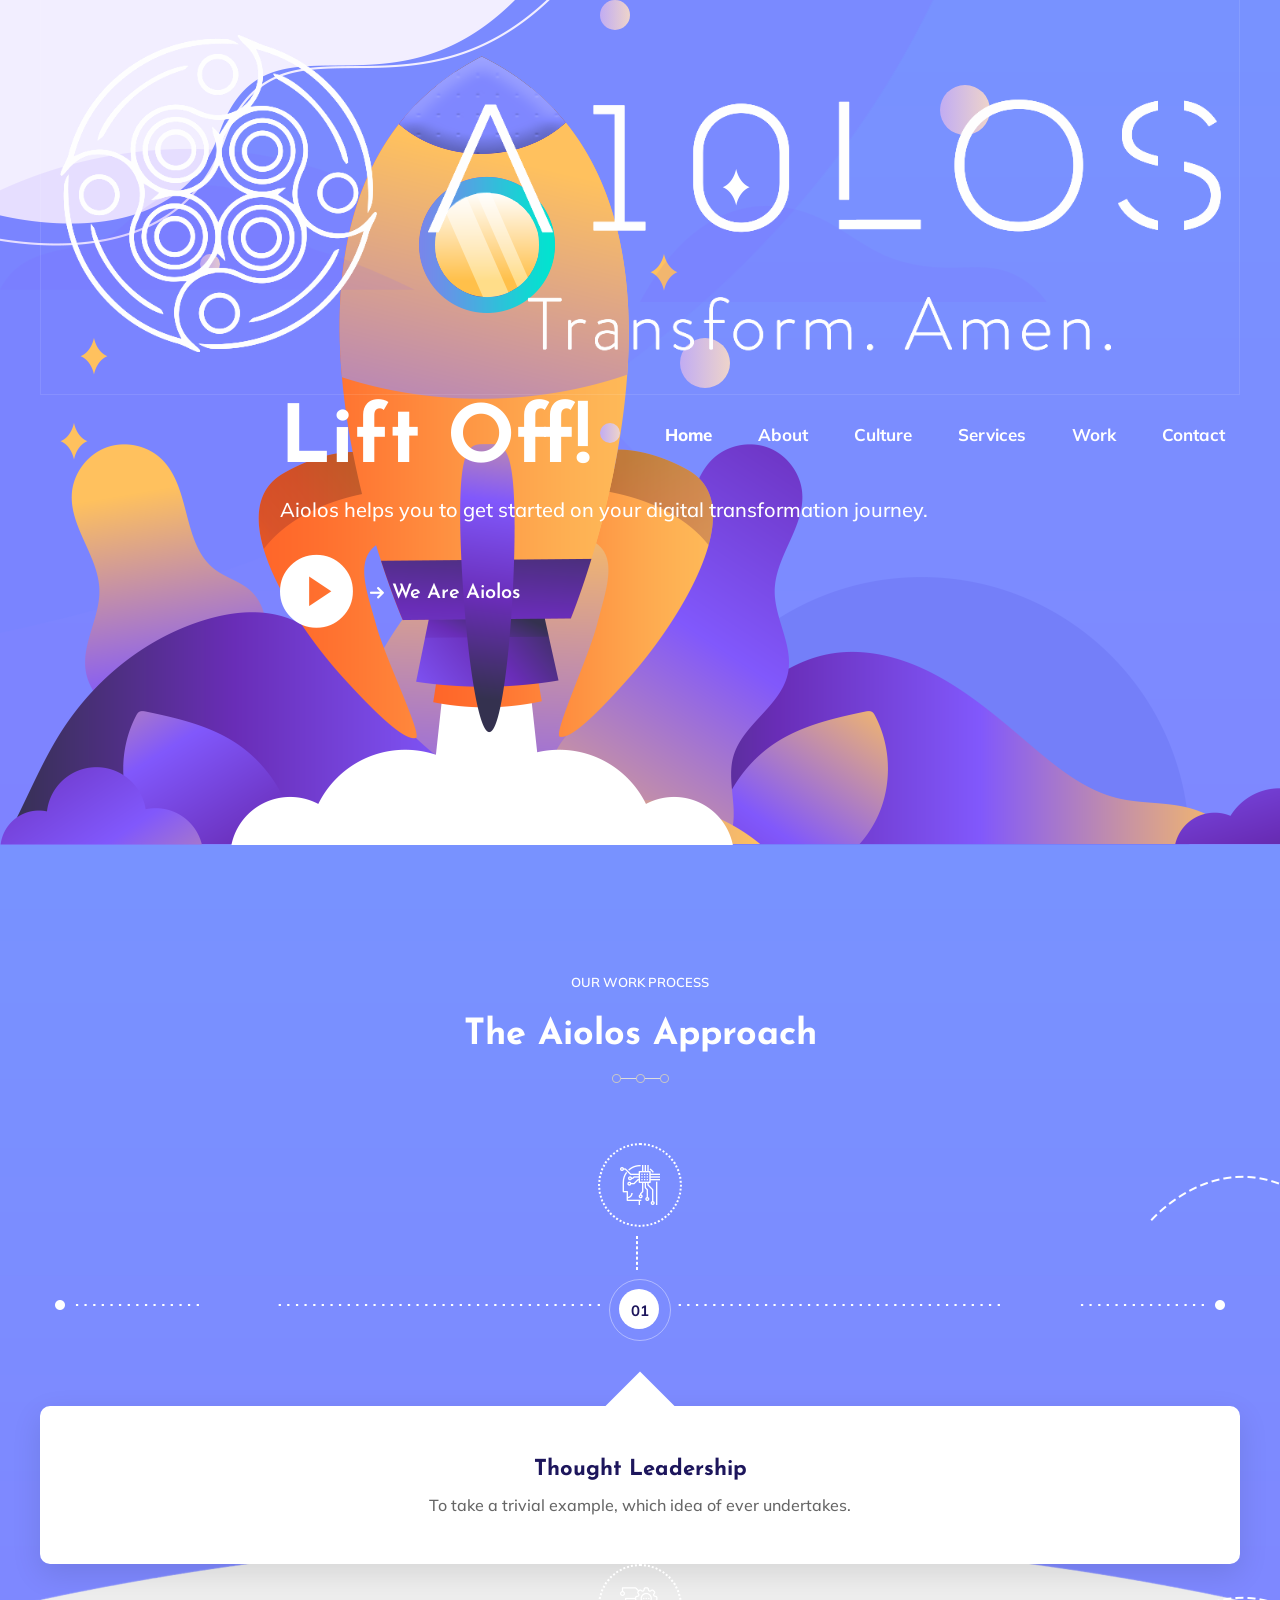
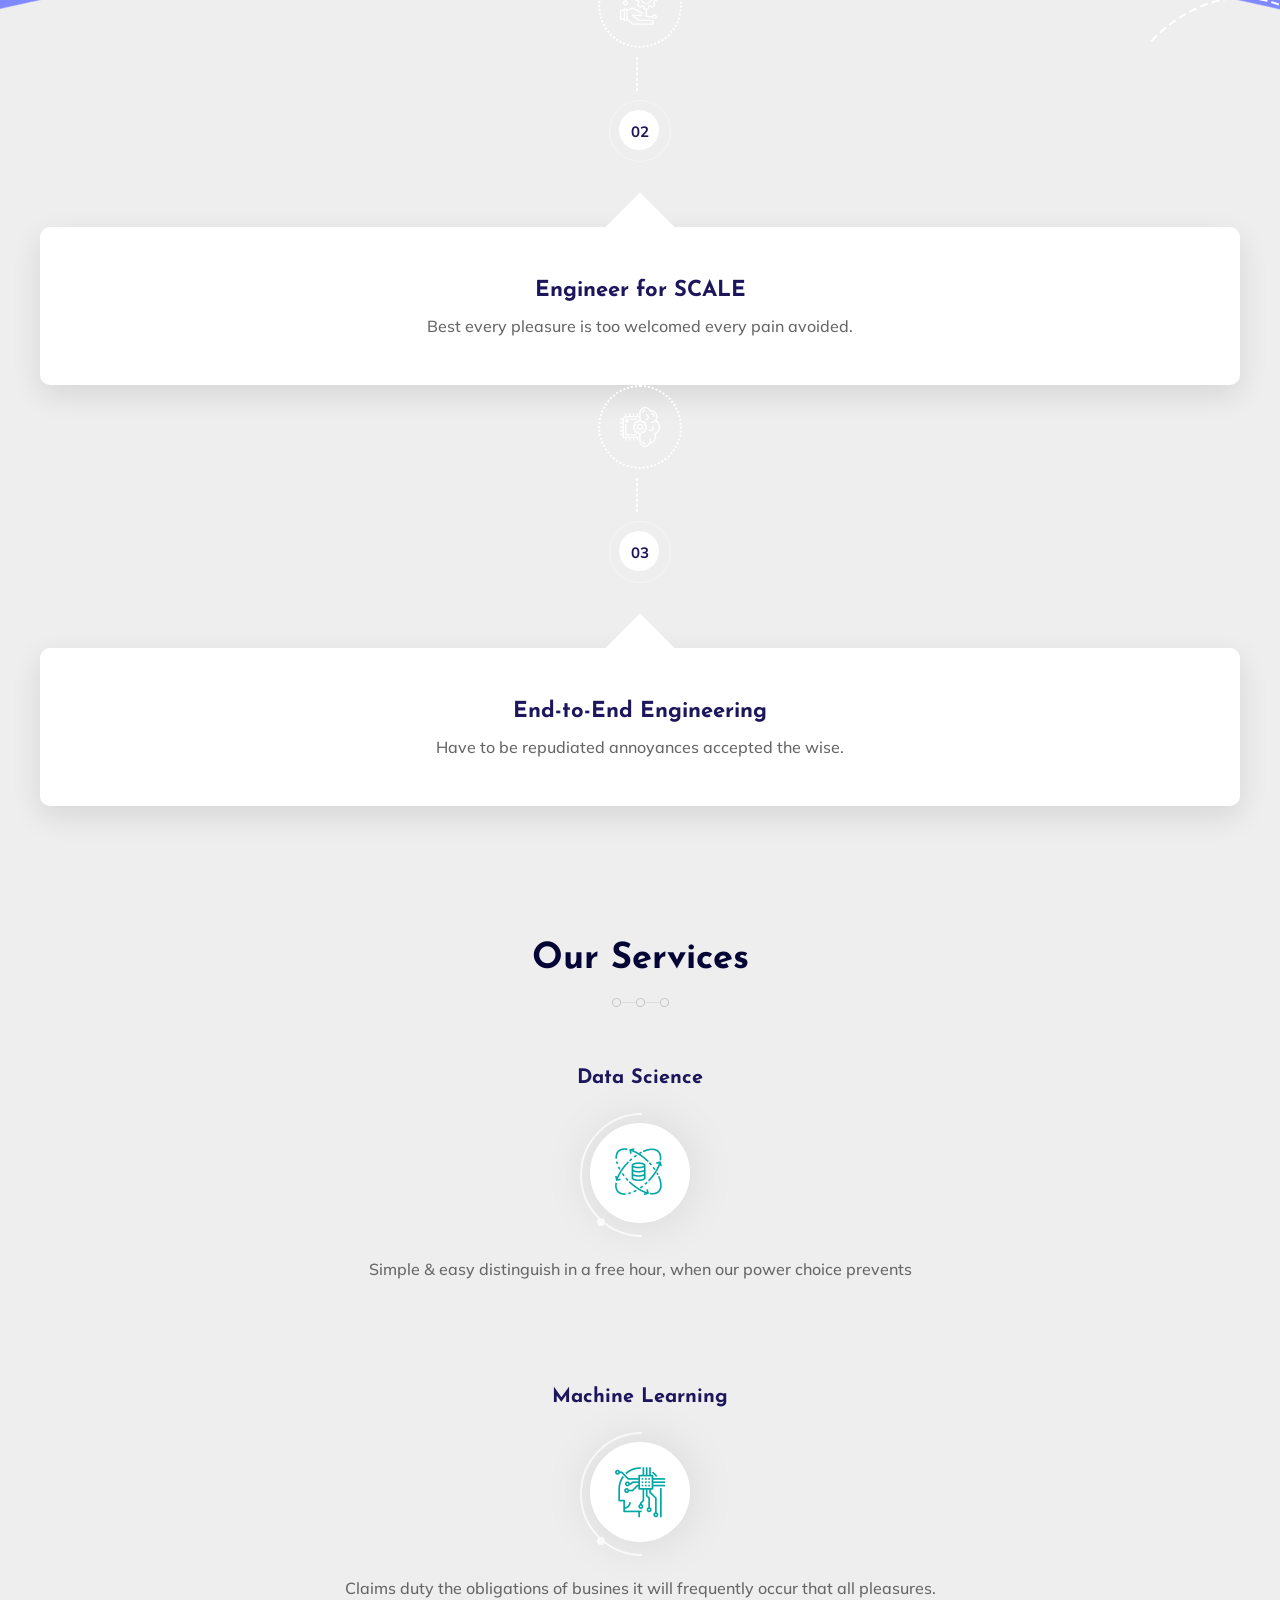
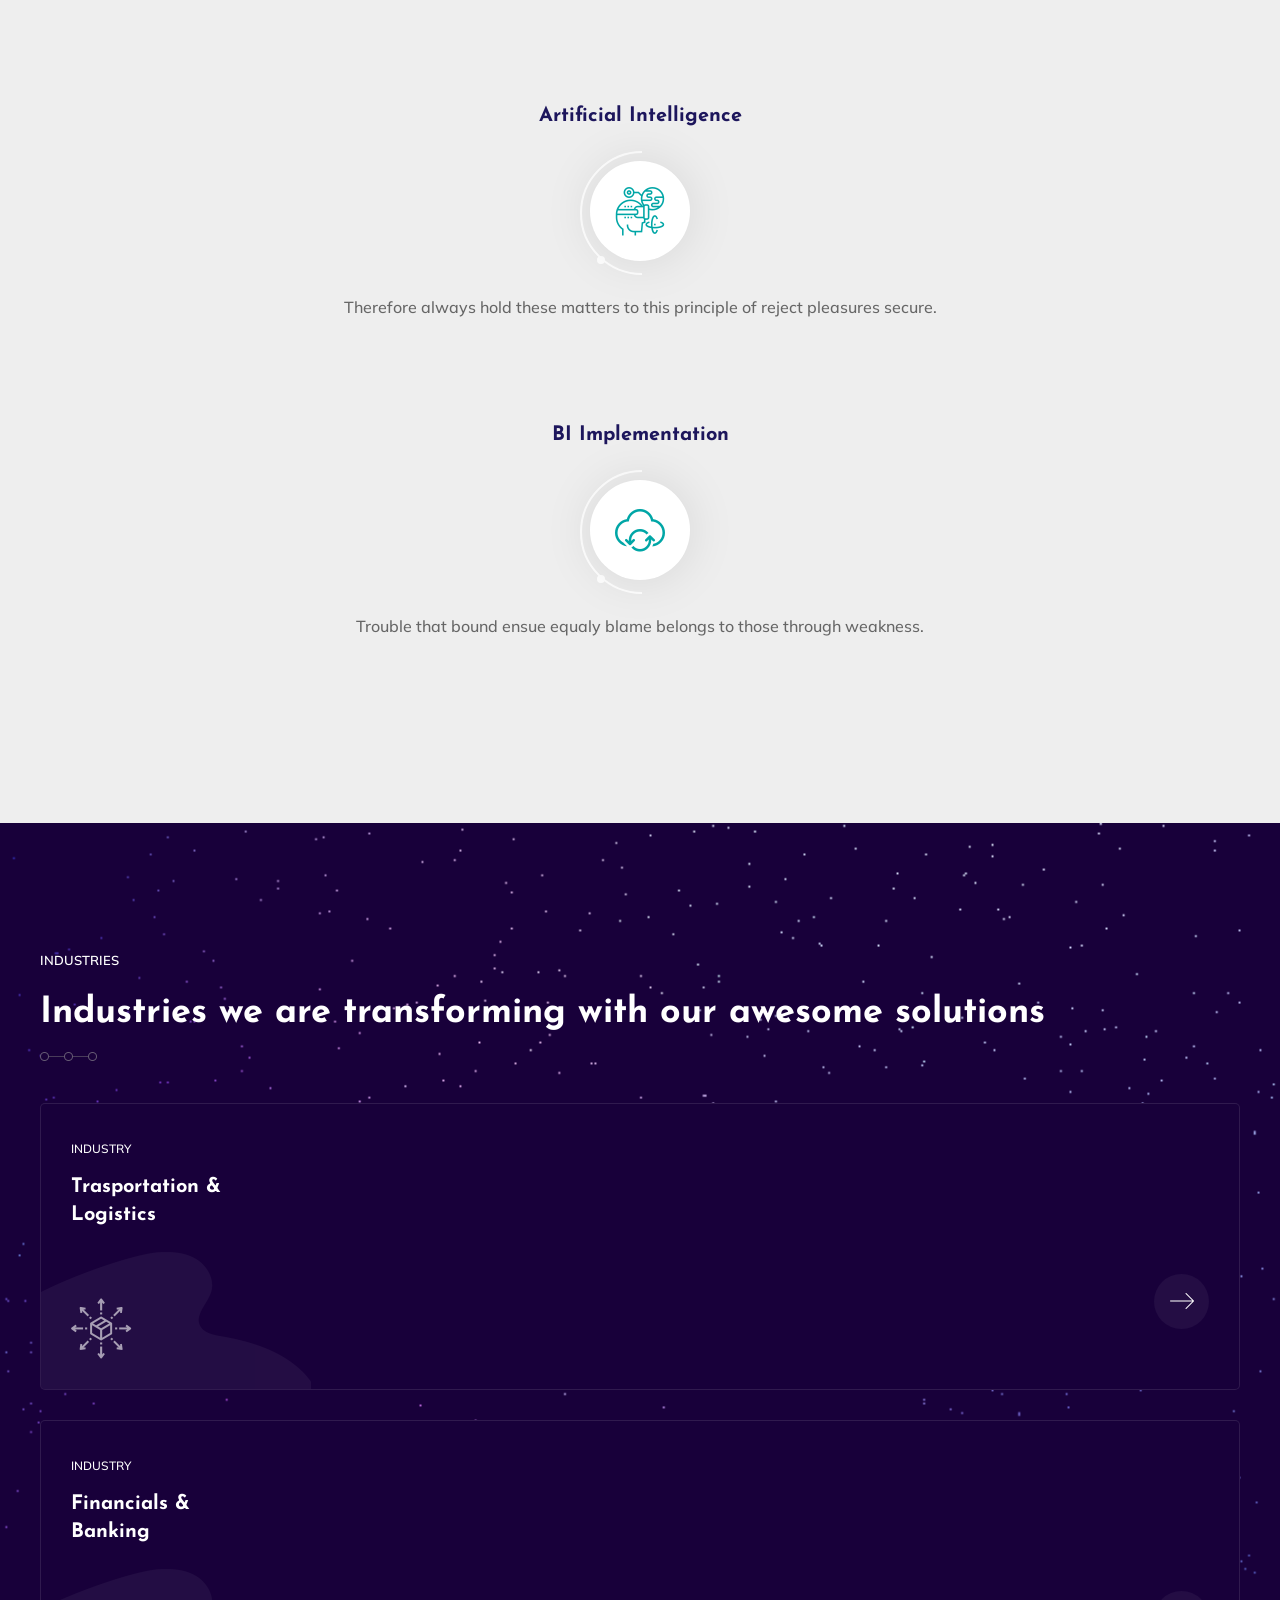
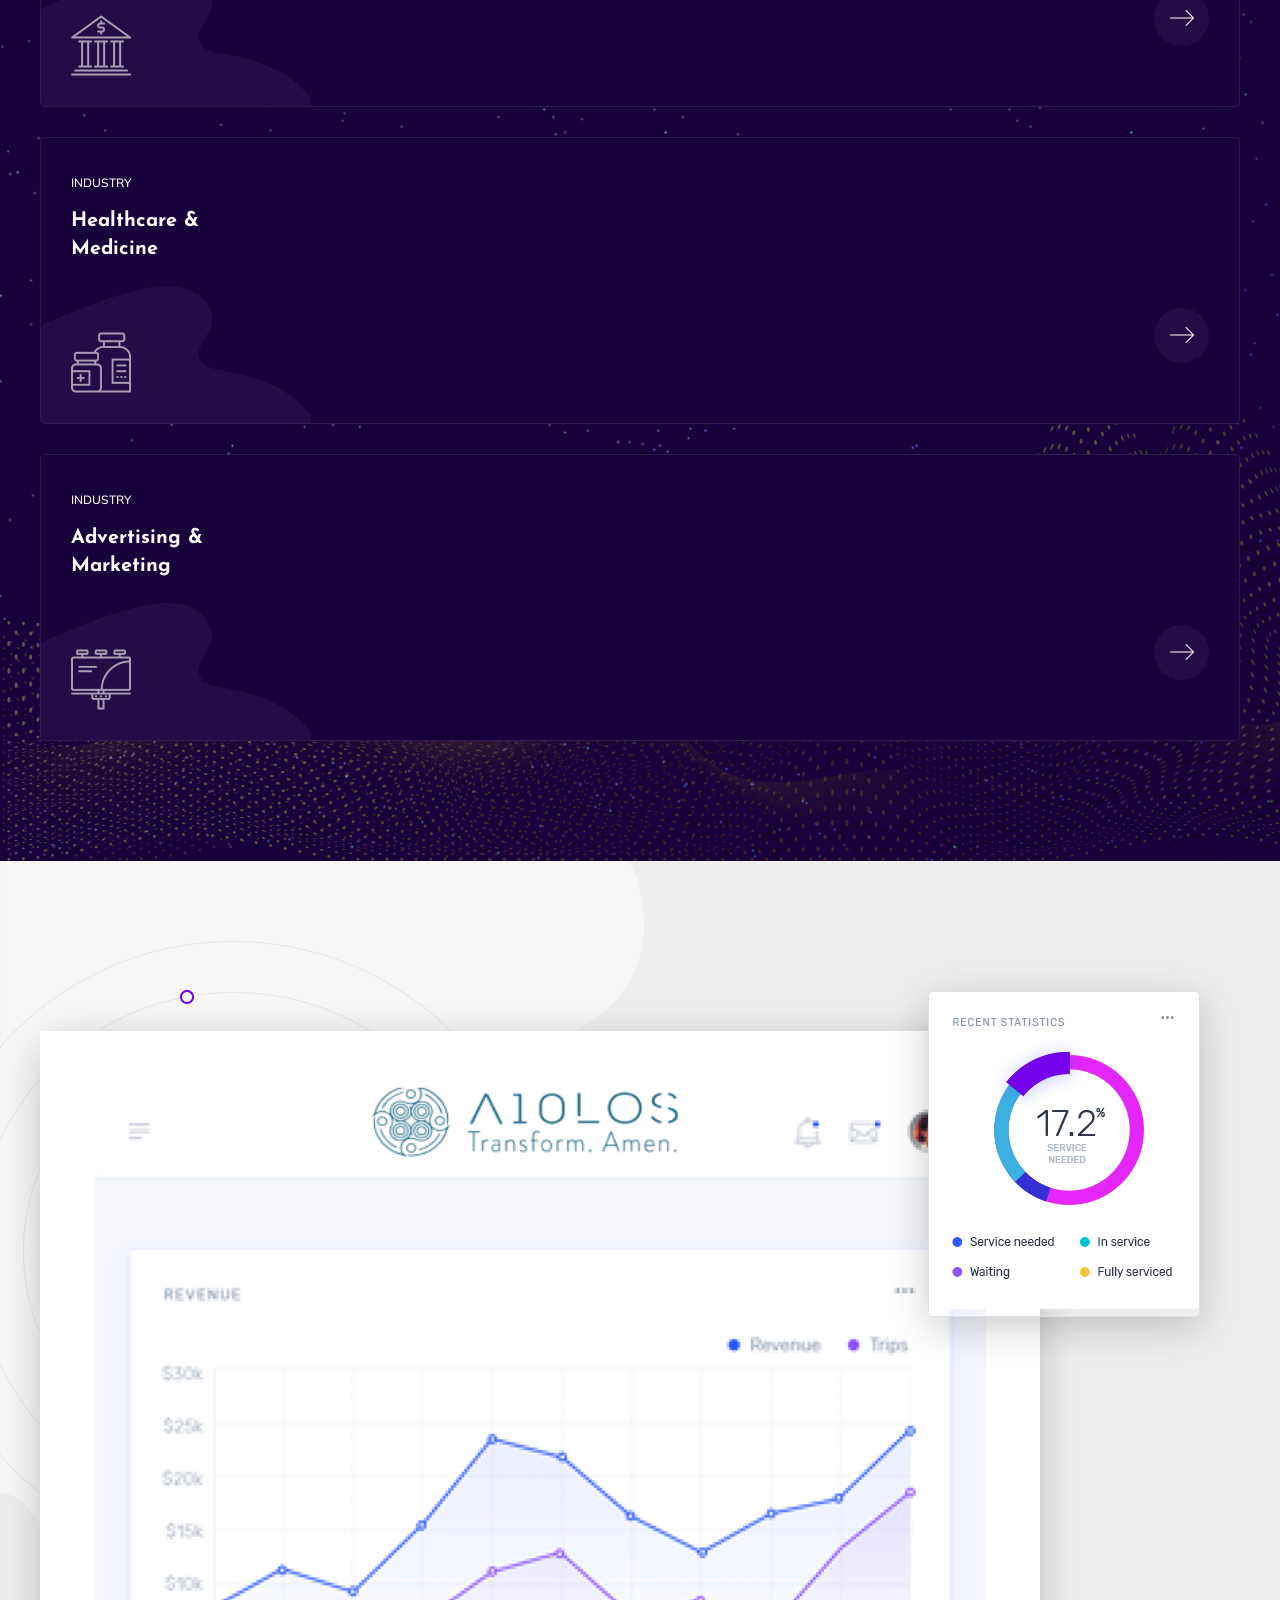
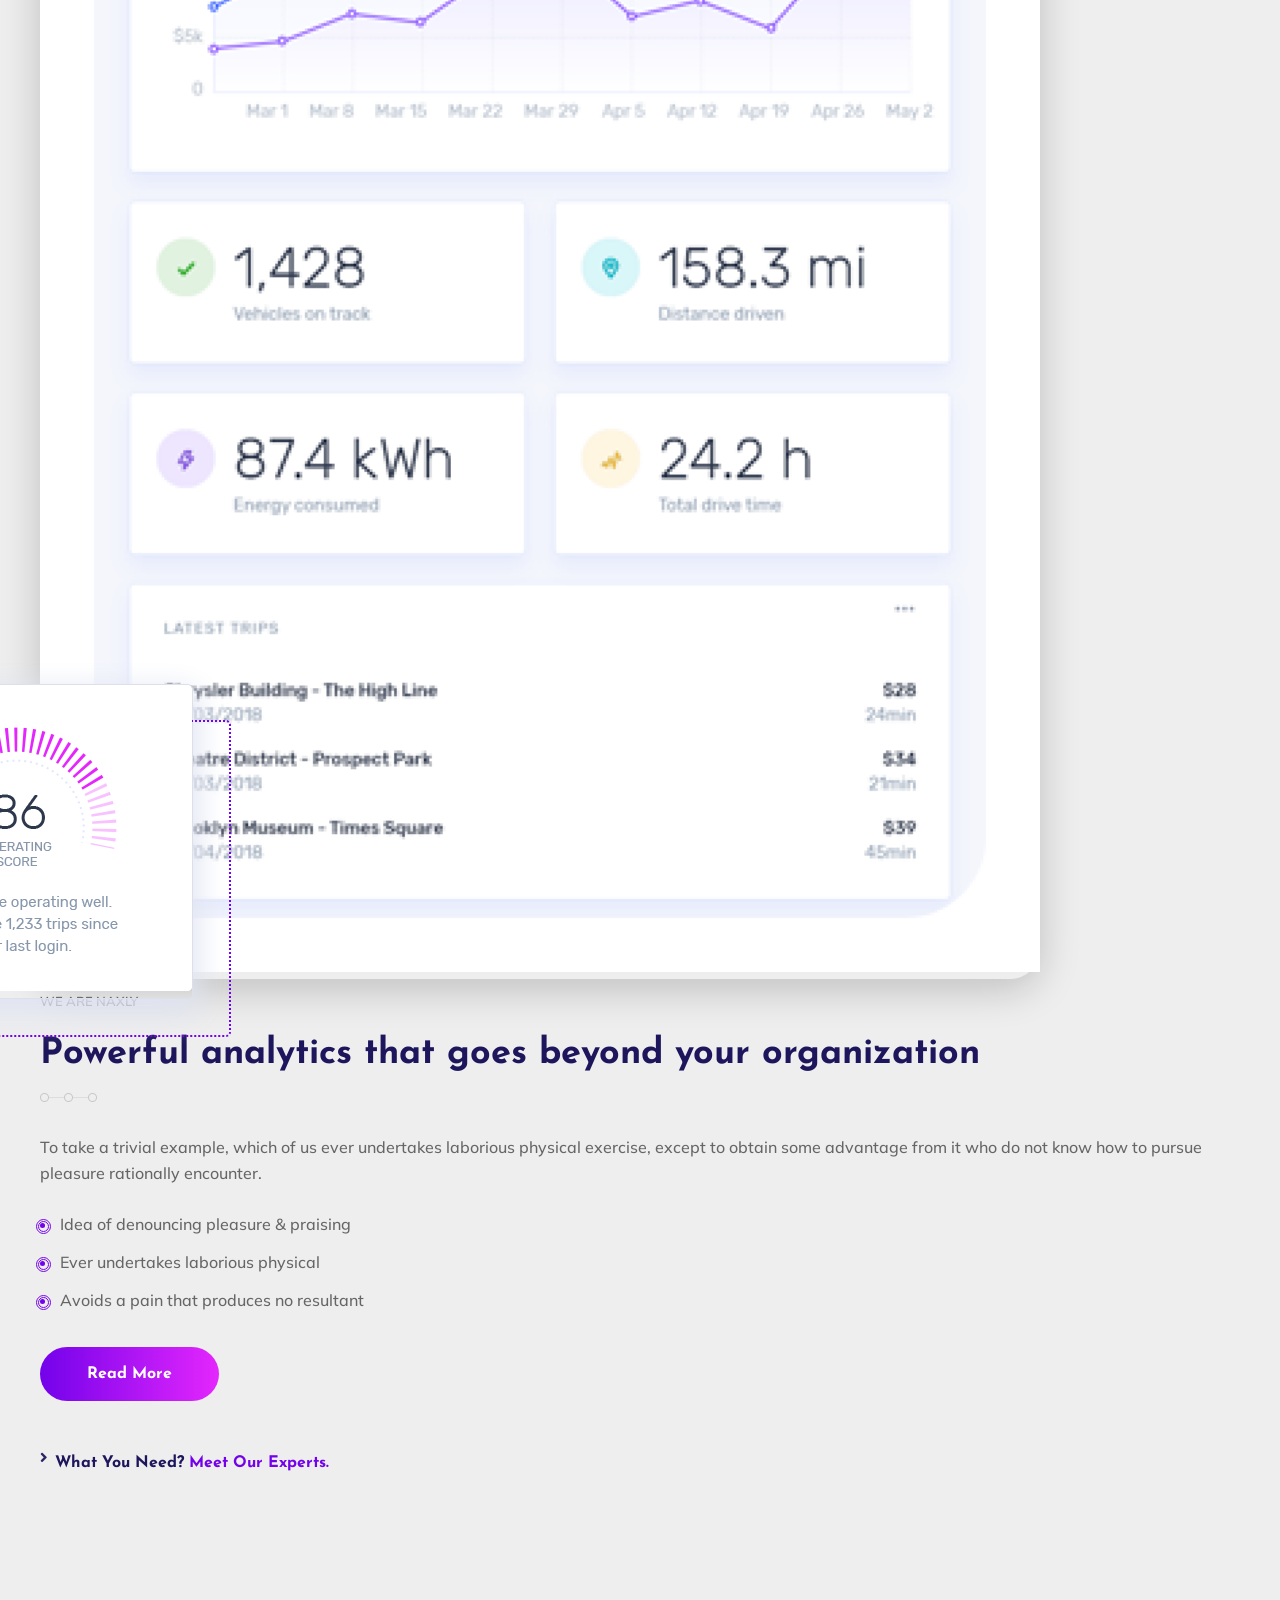
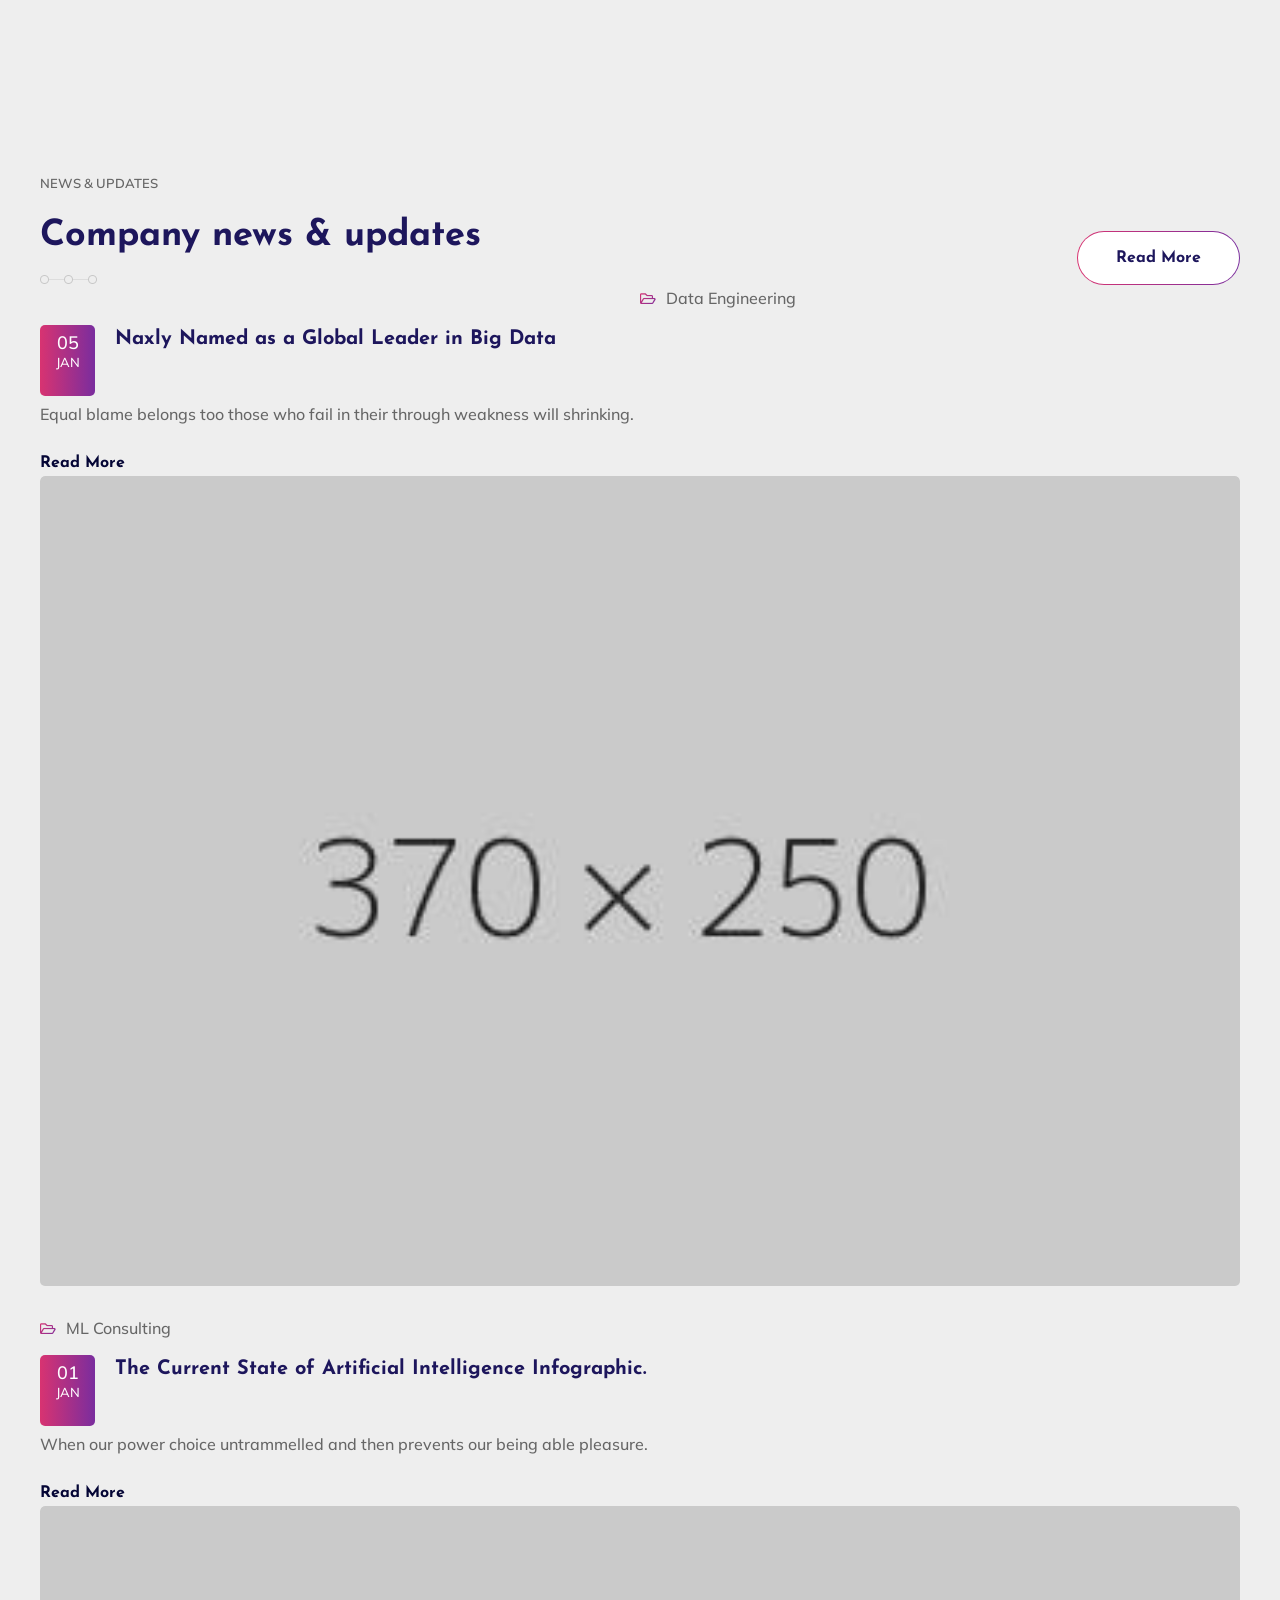
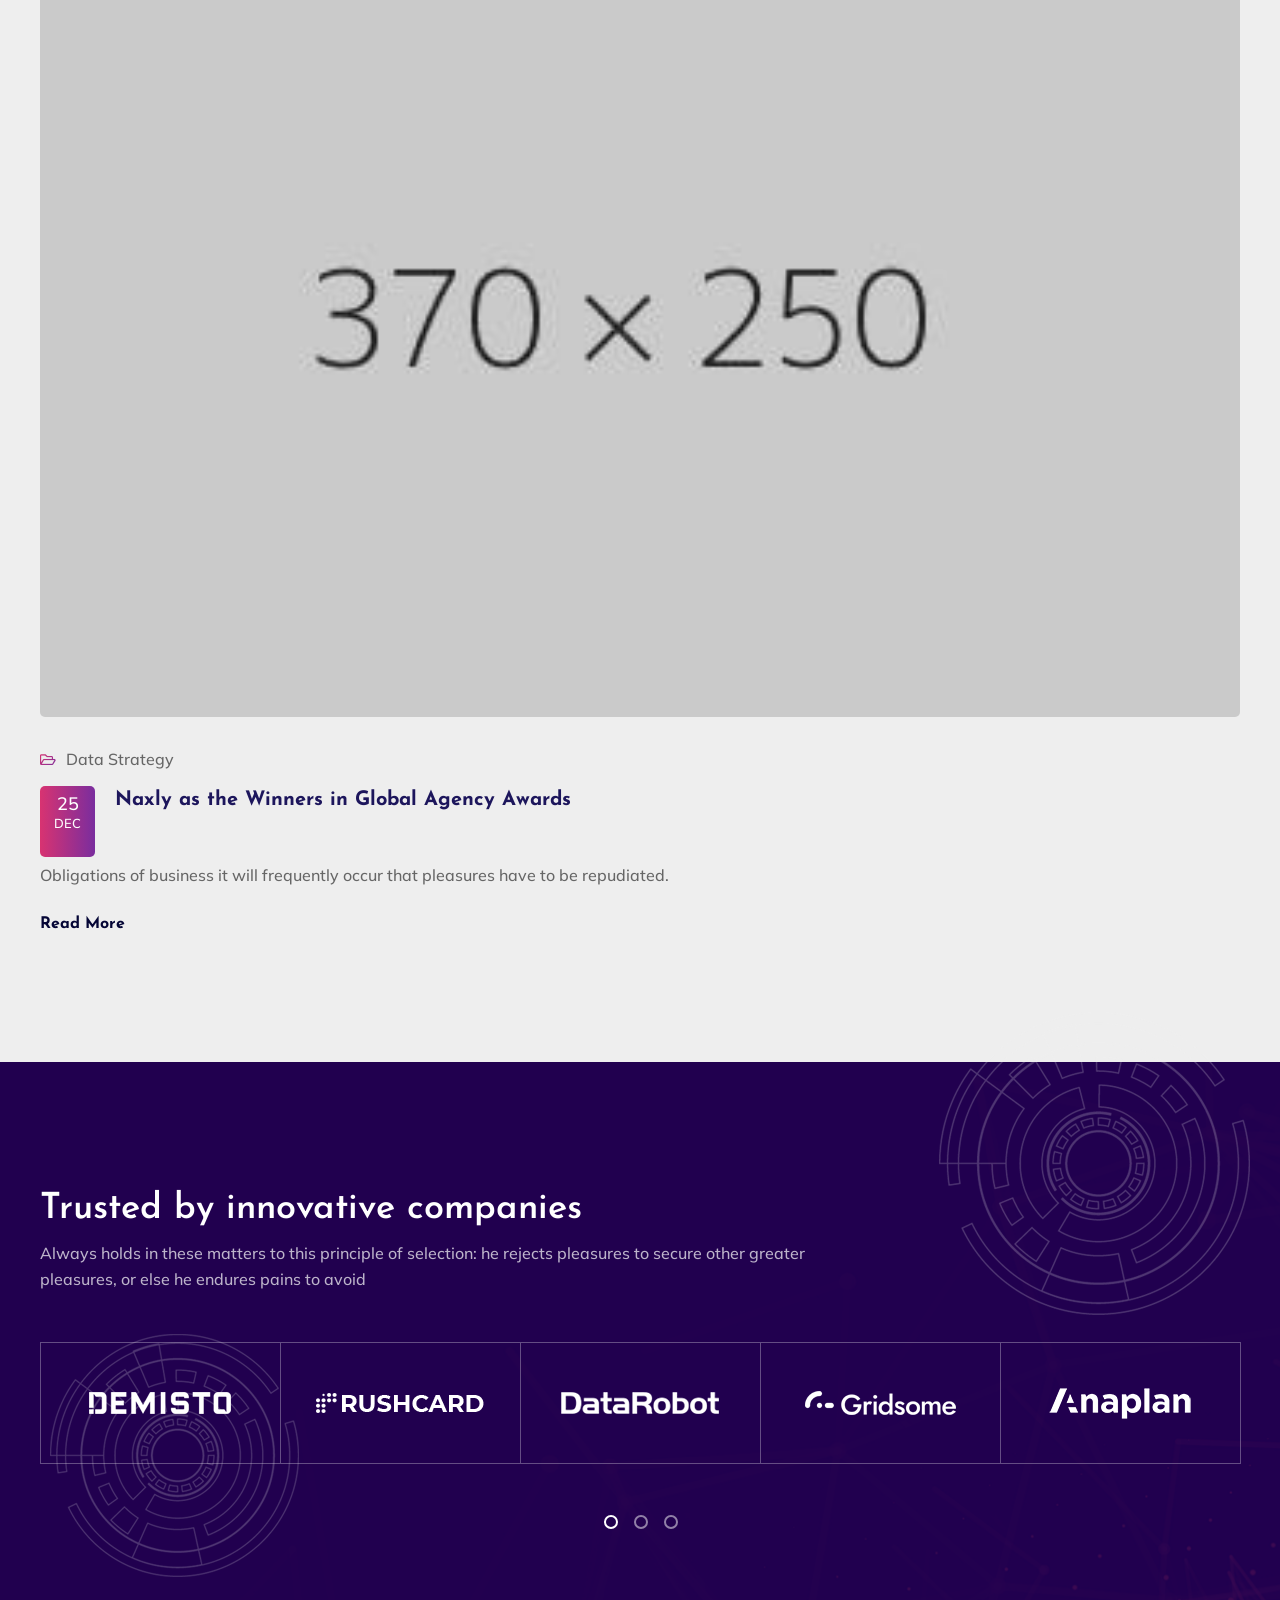
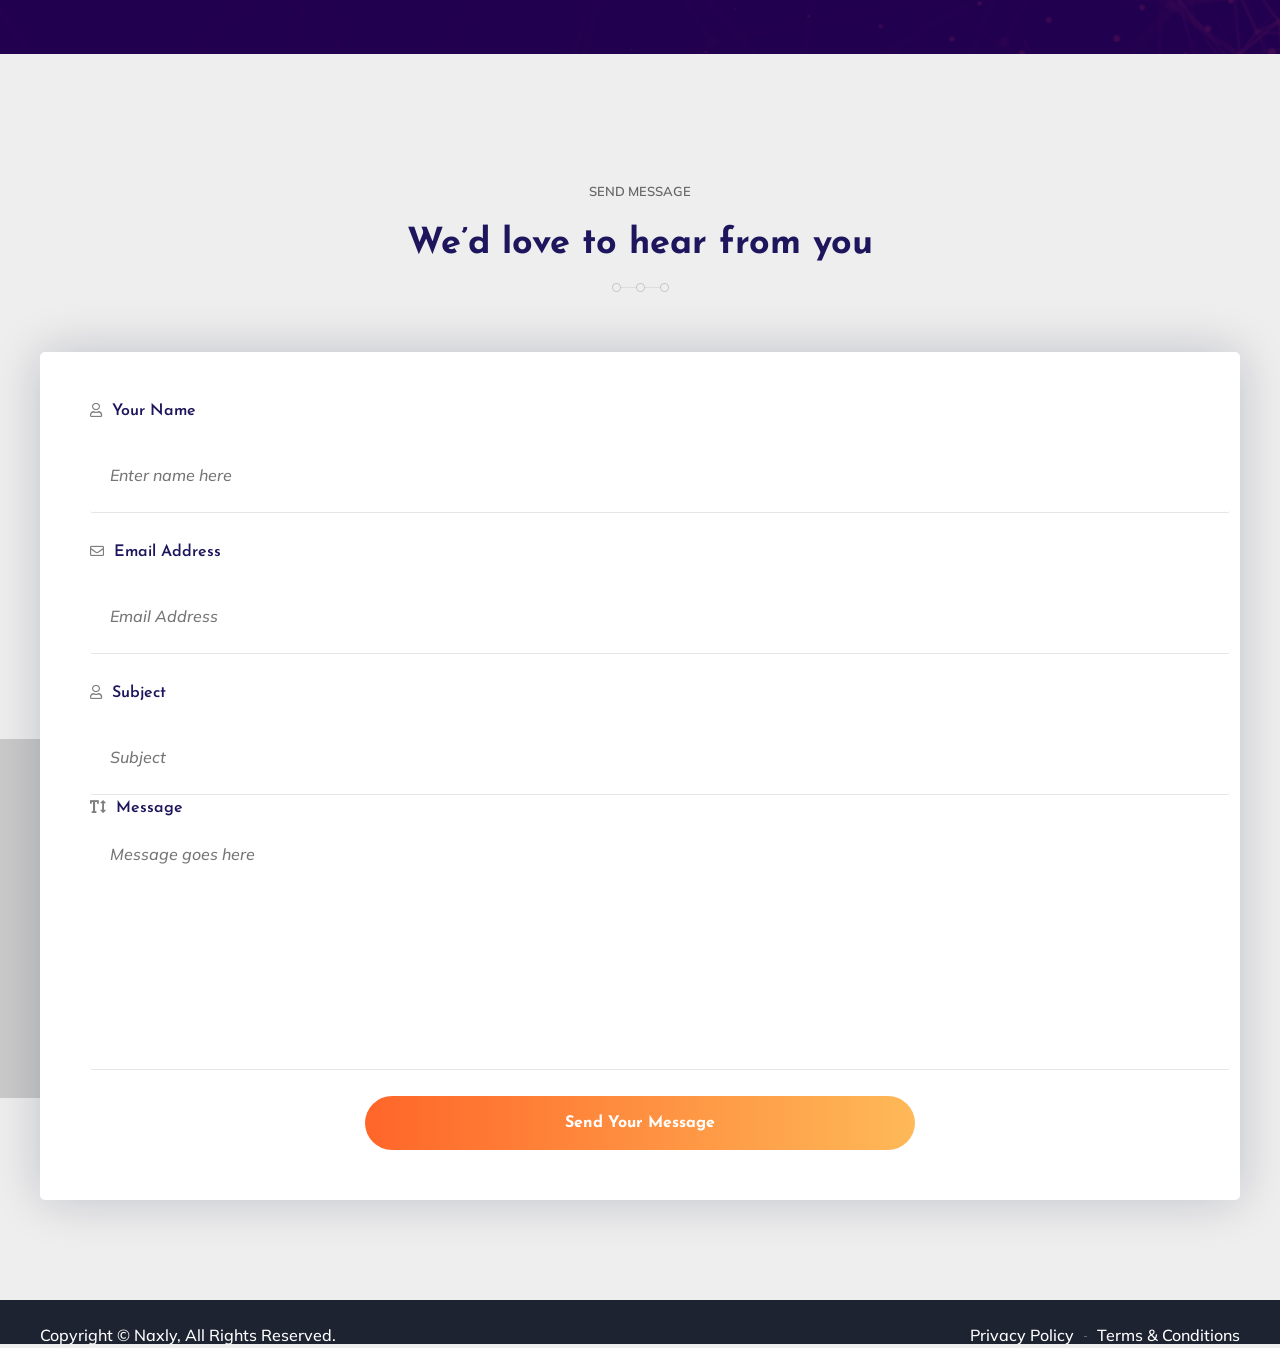
==== commit 607b34a4: "first" ====
--- a/aiolos/index.html
+++ b/aiolos/index.html
@@ -65,38 +65,46 @@
     <!-- preloader end -->
 
     <!-- main header -->
-    <header class="main-header style-five">
-        <div class="header-upper">
-            <div class="outer-box clearfix">
-                <div class="logo-box pull-left">
-                    <figure class="logo"><a href="index.html"><img src="assets/images/logo-5.png" alt=""></a></figure>
-                </div>
-                <div class="menu-area pull-right clearfix">
-                    <!--Mobile Navigation Toggler-->
-                    <div class="mobile-nav-toggler">
-                        <i class="icon-bar"></i>
-                        <i class="icon-bar"></i>
-                        <i class="icon-bar"></i>
-                    </div>
-                    <nav class="main-menu navbar-expand-md navbar-light">
-                        <div class="collapse navbar-collapse show clearfix" id="navbarSupportedContent">
-                            <ul class="navigation clearfix">
-                                <li class="current"><a href="index.html">Home</a>
-                                </li> 
-                                <li><a href="about.html">About</a>
-                                </li>
-                                <li><a href="culture.html">Culture</a>
-                                </li>
-                                <li><a href="services.html">Services</a>
-                                </li>
-                                <li><a href="work.html">Work</a>
-                                </li>
-                                <li><a href="contact.html">Contact</a>
-                            </ul>
-                        </div>
-                    </nav>
-                    <div class="menu-right-content clearfix">
-                        <div class="phone"><h4><i class="flaticon-music"></i><a href="tel:0055567890">+00 555 67 890</a></h4></div>
+    <header class="main-header style-one">
+        <div class="auto-container">
+            <div class="row clearfix">
+                <div class="col-lg-3 col-md-12 col-sm-12 logo-column">
+                    <div class="logo-box">
+                        <figure class="logo"><a href="index.html"><img src="assets/images/logo.png" alt=""></a></figure>
+                    </div>
+                </div>
+                <div class="col-lg-9 col-md-12 col-sm-12 outer-column">
+                    <div class="outer-box">
+                        <div class="header-upper clearfix">
+                            <div class="menu-area pull-right clearfix">
+                                <!--Mobile Navigation Toggler-->
+                                <div class="mobile-nav-toggler">
+                                    <i class="icon-bar"></i>
+                                    <i class="icon-bar"></i>
+                                    <i class="icon-bar"></i>
+                                </div>
+                                <nav class="main-menu navbar-expand-md navbar-light">
+                                    <div class="collapse navbar-collapse show clearfix" id="navbarSupportedContent">
+                                        <ul class="navigation clearfix">
+                                            <li class="current"><a href="index.html">Home</a>
+                                            </li> 
+                                            <li><a href="about.html">About</a>
+                                            </li>
+                                            <li><a href="culture.html">Culture</a>
+                                            </li>
+                                            <li><a href="services.html">Services</a>
+                                            </li>
+                                            <li><a href="work.html">Work</a>
+                                            </li>
+                                            <li><a href="contact.html">Contact</a>
+                                        </ul>
+                                    </div>
+                                </nav>
+                                <div class="btn-box ">
+                                    <a href="contact.html" class="theme-btn style-one shadow p-3 mb-5 bg-white rounded">Get in Touch!</a>
+                                </div>
+                            </div>
+                        </div>
                     </div>
                 </div>
             </div>
@@ -104,19 +112,14 @@
 
         <!--sticky Header-->
         <div class="sticky-header">
-            <div class="outer-box clearfix">
-                <figure class="logo-box pull-left"><a href="index.html"><img src="assets/images/small-logo-5.png" alt=""></a></figure>
-                <div class="menu-area pull-right">
+            <div class="auto-container clearfix">
+                <figure class="logo-box"><a href="index.html"><img src="assets/images/small-logo.png" alt=""></a></figure>
+                <div class="menu-area">
                     <nav class="main-menu clearfix">
                         <!--Keep This Empty / Menu will come through Javascript-->
                     </nav>
-                    <div class="menu-right-content clearfix">
-                        <div class="phone"><h4><i class="flaticon-music"></i><a href="tel:0055567890">+00 555 67 890</a></h4></div>
-                        <!-- <div class="search-box-outer">
-                            <form action="index.html" method="post" class="search-btn">
-                                <button type="button" class="search-toggler"><i class="flaticon-search"></i></button>
-                            </form>
-                        </div> -->
+                    <div class="btn-box">
+                        <a href="index.html" class="theme-btn style-one">Get in Touch!</a>
                     </div>
                 </div>
             </div>
@@ -177,15 +180,15 @@
         </div>
         <div class="image-layer">
             <figure class="image-1 float-bob-y"><img src="assets/images/banner/banner-5-1.png" alt=""></figure>
-            <figure class="image-2 wow slideInLeft" data-wow-delay="00ms" data-wow-duration="1500ms"><img src="assets/images/banner/banner-5-2.png" alt=""></figure>
+            <!-- <figure class="image-2 wow slideInLeft" data-wow-delay="00ms" data-wow-duration="1500ms"><img src="assets/images/banner/banner-5-2.png" alt=""></figure> -->
         </div>
         <div class="auto-container">
             <div class="row clearfix align-items-center">
                 <div class="col-xl-6 col-lg-12 col-md-12 offset-xl-6 content-column">
                     <div class="content-box">
-                        <h1>New Customer Strategy</h1>
-                        <p>Naxly bring the power of data science and artificial intelligence to every business.</p>
-                        <a href="https://www.youtube.com/watch?v=nfP5N9Yc72A&amp;t=28s" class="lightbox-image" data-caption=""><i class="flaticon-play-button"></i><span class="flaticon-next"></span>Contact Our Team</a>
+                        <h1>Lift Off!</h1>
+                        <p>Aiolos helps you to get started on your digital transformation journey.</p>
+                        <a href="https://www.youtube.com/watch?v=nfP5N9Yc72A&amp;t=28s" class="lightbox-image" data-caption=""><i class="flaticon-play-button"></i><span class="flaticon-next"></span>We Are Aiolos</a>
                     </div>
                 </div>
             </div>
@@ -199,7 +202,7 @@
         <div class="auto-container">
             <div class="sec-title text-center light">
                 <p>Our Work Process</p>
-                <h2>Target your customers with the<br />right messages</h2>
+                <h2>The Aiolos Approach</h2>
                 <div class="decor" style="background-image: url(assets/images/icons/decor-1.png);"></div>
             </div>
             <div class="inner-content">
@@ -210,11 +213,11 @@
                             <div class="inner-box">
                                 <div class="arrow-box" style="background-image: url(assets/images/icons/arrow-2.png);"></div>
                                 <div class="icon-box">
-                                    <i class="flaticon-big-data"></i>
+                                    <i class="flaticon-brain"></i>
                                 </div>
                                 <div class="count-box wow zoomIn animated" data-wow-delay="00ms" data-wow-duration="1500ms"><span>01</span></div>
                                 <div class="content-box wow slideInUp" data-wow-delay="00ms" data-wow-duration="1500ms">
-                                    <h3><a href="index-2.html">Frame the Problem</a></h3>
+                                    <h3><a href="index-2.html">Thought Leadership</a></h3>
                                     <p>To take a trivial example, which idea of ever undertakes.</p>
                                 </div>
                             </div>
@@ -229,7 +232,7 @@
                                 </div>
                                 <div class="count-box wow zoomIn animated" data-wow-delay="200ms" data-wow-duration="1500ms"><span>02</span></div>
                                 <div class="content-box wow slideInUp" data-wow-delay="200ms" data-wow-duration="1500ms">
-                                    <h3><a href="index-2.html">Collect the Data</a></h3>
+                                    <h3><a href="index-2.html">Engineer for SCALE</a></h3>
                                     <p>Best every pleasure is too welcomed every pain avoided.</p>
                                 </div>
                             </div>
@@ -239,11 +242,11 @@
                         <div class="work-block-three">
                             <div class="inner-box">
                                 <div class="icon-box">
-                                    <i class="flaticon-brain"></i>
+                                    <i class="flaticon-brain-3"></i>
                                 </div>
                                 <div class="count-box wow zoomIn animated" data-wow-delay="400ms" data-wow-duration="1500ms"><span>03</span></div>
                                 <div class="content-box wow slideInUp" data-wow-delay="400ms" data-wow-duration="1500ms">
-                                    <h3><a href="index-2.html">Process the Data</a></h3>
+                                    <h3><a href="index-2.html">End-to-End Engineering</a></h3>
                                     <p>Have to be repudiated annoyances accepted the wise.</p>
                                 </div>
                             </div>
@@ -254,9 +257,15 @@
         </div>
     </section>
     <!-- porcess-style-three end -->
+
        <!--  service-section -->
        <section class="service-section sec-pad">
         <div class="auto-container">
+            <div class="sec-title text-center style-two">
+                <!-- <p>Whar</p> -->
+                <h2>Our Services</h2>
+                <div class="decor" style="background-image: url(assets/images/icons/decor-1.png);"></div>
+            </div>
             <div class="row clearfix">
                 <div class="col-lg-3 col-md-6 col-sm-12 service-block">
                     <div class="service-block-one wow fadeInUp" data-wow-delay="00ms" data-wow-duration="1500ms">
@@ -318,14 +327,14 @@
         </div>
         <div class="auto-container">
             <div class="row clearfix">
-                <div class="col-lg-6 col-md-6 col-sm-12 content-column">
+                <div class="col-lg-12 col-md-12 col-sm-12 content-column">
                     <div class="content-box">
                         <div class="sec-title text-left light">
                             <p>Industries</p>
-                            <h2>Industries we are transforming our awesome solutions</h2>
+                            <h2>Industries we are transforming with our awesome solutions</h2>
                             <div class="decor" style="background-image: url(assets/images/icons/decor-2.png);"></div>
                         </div>
-                        <div class="btn-box"><a href="index.html" class="btn-style-four">View All Industries<span>+</span></a></div>
+                        <!-- <div class="btn-box"><a href="index.html" class="btn-style-four">View All Industries<span>+</span></a></div> -->
                     </div>
                 </div>
                 <div class="col-lg-3 col-md-6 col-sm-12 inner-column">
@@ -339,7 +348,7 @@
                         </div>
                     </div>
                 </div>
-                <div class="col-lg-3 col-md-6 col-sm-12 inner-column">
+                <!-- <div class="col-lg-3 col-md-6 col-sm-12 inner-column">
                     <div class="inner-box">
                         <div class="pattern-layer" style="background-image: url(assets/images/shape/shape-3.png);"></div>
                         <div class="inner">
@@ -349,8 +358,8 @@
                             <div class="icon-box"><i class="flaticon-joystick"></i></div>
                         </div>
                     </div>
-                </div>
-                <div class="col-lg-3 col-md-6 col-sm-12 inner-column">
+                </div> -->
+                <!-- <div class="col-lg-3 col-md-6 col-sm-12 inner-column">
                     <div class="inner-box">
                         <div class="pattern-layer" style="background-image: url(assets/images/shape/shape-3.png);"></div>
                         <div class="inner">
@@ -360,7 +369,7 @@
                             <div class="icon-box"><i class="flaticon-travel"></i></div>
                         </div>
                     </div>
-                </div>
+                </div> -->
                 <div class="col-lg-3 col-md-6 col-sm-12 inner-column">
                     <div class="inner-box">
                         <div class="pattern-layer" style="background-image: url(assets/images/shape/shape-3.png);"></div>
--- a/aiolos/assets/css/header.css
+++ b/aiolos/assets/css/header.css
@@ -144,6 +144,7 @@
 
 .main-menu .navigation > li.current > a,
 .main-menu .navigation > li:hover > a{
+  font-weight: 800;
   
 }
 
@@ -543,7 +544,7 @@
   height: 100%;
   max-height: 100%;
   overflow-y: auto;
-  background: #1d165c;
+  background: #266F8D;
   padding: 0px 0px;
   z-index: 5;
   opacity: 0;
@@ -1574,12 +1575,12 @@
 }
 
 .main-header.style-four .main-menu .navigation > li > a{
-  color: #1d165c;
+  color: white;
 }
 
 .main-header.style-four .main-menu .navigation > li > a:after,
 .main-header.style-five .main-menu .navigation > li > a:after{
-  color: #1d165c;
+  color: white;
 }
 
 .main-header.style-four .menu-right-content{
@@ -1677,12 +1678,12 @@
 
 .main-header.style-five .main-menu .navigation > li.current > a, 
 .main-header.style-five .main-menu .navigation > li:hover > a {
-
+  color: white;
 }
 
 .main-header.style-five .main-menu .navigation li.current.dropdown .dropdown-btn, 
 .main-header.style-five .main-menu .navigation li:hover .dropdown-btn{
-
+  color: white;
 }
 
 .main-header.style-five .header-upper .menu-right-content{
--- a/aiolos/assets/css/color.css
+++ b/aiolos/assets/css/color.css
@@ -70,7 +70,7 @@
 }
 
 .theme-btn.style-one{
-	background-image: linear-gradient(to right, #fb5155 0%, #f92a75 50%, #fb5155 100%);
+	background: -webkit-linear-gradient(-45deg, #00A6A6, #266F8D 100%);
 }
 
 .main-menu .navigation > li > ul > li > a:hover{
@@ -91,7 +91,7 @@
 
 .sticky-header .main-menu .navigation > li.current > a,
 .sticky-header .main-menu .navigation > li:hover > a{
-  color: #fb5155;
+  color: #00A6A6;
 }
 
 .main-header.style-four .sticky-header .main-menu .navigation > li.current > a:after, 
@@ -124,15 +124,14 @@
 }
 
 .service-block-one .inner-box .icon-box i{
-	color: #fa346d;
+	color: #00A6A6;
 }
 
 .main-header.style-four .menu-area .mobile-nav-toggler .icon-bar{
     background: #7302ea;
   }
-
 .service-block-one .inner-box:before{
-	background: -webkit-linear-gradient(-30deg, #fb5155, #f92a75 100%);
+	background: -webkit-linear-gradient(-30deg, #00A6A6, #266F8D 100%);
 }
 
 .theme-btn.style-three:before{
@@ -177,7 +176,7 @@
 }
 
 .industries-section .inner-box:before{
-	background: -webkit-linear-gradient(0deg, #fb5155, #f92a75 100%);
+	background: -webkit-linear-gradient(0deg, #00A6A6, #266F8D 100%);
 }
 
 .industries-section .inner-box:hover .btn-box a{
@@ -771,7 +770,8 @@
 
 .main-header.style-five .main-menu .navigation > li.current > a, 
 .main-header.style-five .main-menu .navigation > li:hover > a {
-  color: #ff6629;
+  color: white;
+  font-weight: 800;
 }
 
 .main-header.style-five .main-menu .navigation > li.current > a:after,
@@ -880,9 +880,8 @@
 .service-style-four .anim-icon .icon-15{
 	border: 2px solid #d799a9;
 }
-
 .work-block-three .inner-box:hover .icon-box i{
-	background: -webkit-linear-gradient(0deg, #ff6629, #feb857 100%);
+	background: -webkit-linear-gradient(0deg, #00A6A6, #266F8D 100%);
 }
 
 .subscribe-section.style-two .inner-box .link-box li a i{
@@ -1033,7 +1032,7 @@
 }
 
 .info-section.alternate-2 .inner-container .info-inner .info-box .box .icon-box {
-    background: -webkit-linear-gradient(-45deg, #fb6064, #f93c7f 100%);
+	background: -webkit-linear-gradient(-45deg, #00A6A6, #266F8D 100%);
 }
 
 .contact-section.alternate-2 #content_block_09 .content-box #contact-form .form-group input:focus, 
@@ -1357,7 +1356,7 @@
 
 .main-footer .footer-bottom.style-one .copyright p a:hover,
 .main-footer .footer-bottom.style-one .footer-nav li a:hover{
-	color: #fb5155;
+	font-weight: 800;
 }
 
 .banner-style-two .image-box .anim-icon .icon{
@@ -1449,14 +1448,14 @@
 }
 
 .handle-preloader .animation-preloader .txt-loading .letters-loading{
-	color: #fb5155;
+	color: #266F8D;
 }
 
 .handle-preloader .animation-preloader .txt-loading .letters-loading:before{
-	color: #f92a75;
+	color: #00A6A6;
 }
 
 .handle-preloader .animation-preloader .spinner{
-	border: 3px solid #fb5155;
-    border-top-color: rgba(251, 81, 85, 0.5); 
+	border: 3px solid #266F8D;
+    border-top-color: #00A6A6; 
 }
--- a/aiolos/assets/css/style.css
+++ b/aiolos/assets/css/style.css
@@ -50,7 +50,7 @@
 **********************************************/
 
 
-
+@import url('https://fonts.googleapis.com/css2?family=Arvo:wght@400;700&display=swap');
 
 
 
@@ -273,7 +273,7 @@
 }
 
 .service-block-one .inner-box:hover{
-	box-shadow: 0px 20px 30px rgba(251, 81, 85, 0.23);
+	box-shadow: 0px 20px 30px rgb(92, 131, 146);
 }
 
 .service-block-one .inner-box:before{
@@ -1751,14 +1751,15 @@
 
 .main-footer .footer-bottom.style-one{
 	position: relative;
-	background: #fff;
+	background: #266F8D;
 	padding: 22px 0px;
 }
 
 .main-footer .footer-bottom.style-one .copyright p,
 .main-footer .footer-bottom.style-one .copyright p a,
 .main-footer .footer-bottom.style-one .footer-nav li a{
-	color: #666666;
+	/* color: #666666; */
+	color : white;
 }
 
 .footer-bottom .copyright p,
@@ -3273,7 +3274,7 @@
 	font-size: 12px;
 	line-height: 20px;
 	color: #fff;
-	text-transform: uppercase;
+	/* text-transform: uppercase; */
 }
 
 .info-section .inner-container .info-inner .info-box .text p{
@@ -6044,7 +6045,7 @@
 	position: relative;
 	width: 100%;
 	height: 55px;
-	border: 1px solid #e5e5e5;
+	border-bottom: 1px solid #e5e5e5;
 	border-radius: 3px;
 	padding: 10px 20px;
 	font-size: 16px;
@@ -6066,7 +6067,8 @@
 
 #content_block_09 .content-box #contact-form .form-group button{
 	display: block;
-	width: 100%;
+    width: 50%;
+    margin-left: 25%;
 }
 
 .contact-section .image-box{
@@ -6265,12 +6267,13 @@
 	position: relative;
 	overflow: hidden;
 	padding: 400px 0px 235px 0px;
-	background: #fff;
+	background: #7A8AFF;
 }
 
 .banner-style-five .content-box{
 	position: relative;
 	z-index: 2;
+	margin-left: 20%;
 }
 
 .banner-style-five .content-box h1{
@@ -8268,7 +8271,7 @@
 }
 
 .page-title.style-two{
-	background-color: #110b44;
+	background-color: #266F8D;
 }
 
 .page-title.style-two .pattern-layer{
@@ -12170,4 +12173,49 @@
 
 .brands_next {
     right: 40px
-}+}
+
+/* body
+{
+	font-family: 'Arvo', serif!important;
+} */
+
+/* ====================================================================
+                          MOBILE QUERIES
+==================================================================== */
+/* Extra small devices (phones, 600px and down) */
+@media only screen and (max-width: 600px) {	
+	.info-section .inner-container .info-inner .info-column:first-child .info-box
+	{
+		padding-left:40px;
+	}
+
+	#content_block_09 .content-box #contact-form .form-group button{
+		display: block;
+		width: 100%;
+		margin-left: 0;
+	}
+
+	.banner-style-five .content-box{
+		margin-left: 0;
+	}
+
+}
+
+/* Small devices (portrait tablets and large phones, 600px and up) */
+@media only screen and (min-width: 600px) {
+	.info-section .inner-container .info-inner .info-column:first-child .info-box
+	{
+		padding-left:40px;
+	}
+}
+
+/* Medium devices (landscape tablets, 768px and up) */
+@media only screen and (min-width: 768px) {}
+
+/* Large devices (laptops/desktops, 992px and up) */
+@media only screen and (min-width: 992px) {}
+
+/* Extra large devices (large laptops and desktops, 1200px and up) */
+@media only screen and (min-width: 1200px) {...}
+
--- a/aiolos/assets/css/responsive.css
+++ b/aiolos/assets/css/responsive.css
@@ -1618,7 +1618,7 @@
   }
 
   .banner-style-five{
-    padding-top: 80px;
+    padding-top: 80%;
   }
 
   #image_block_05 .image-box{
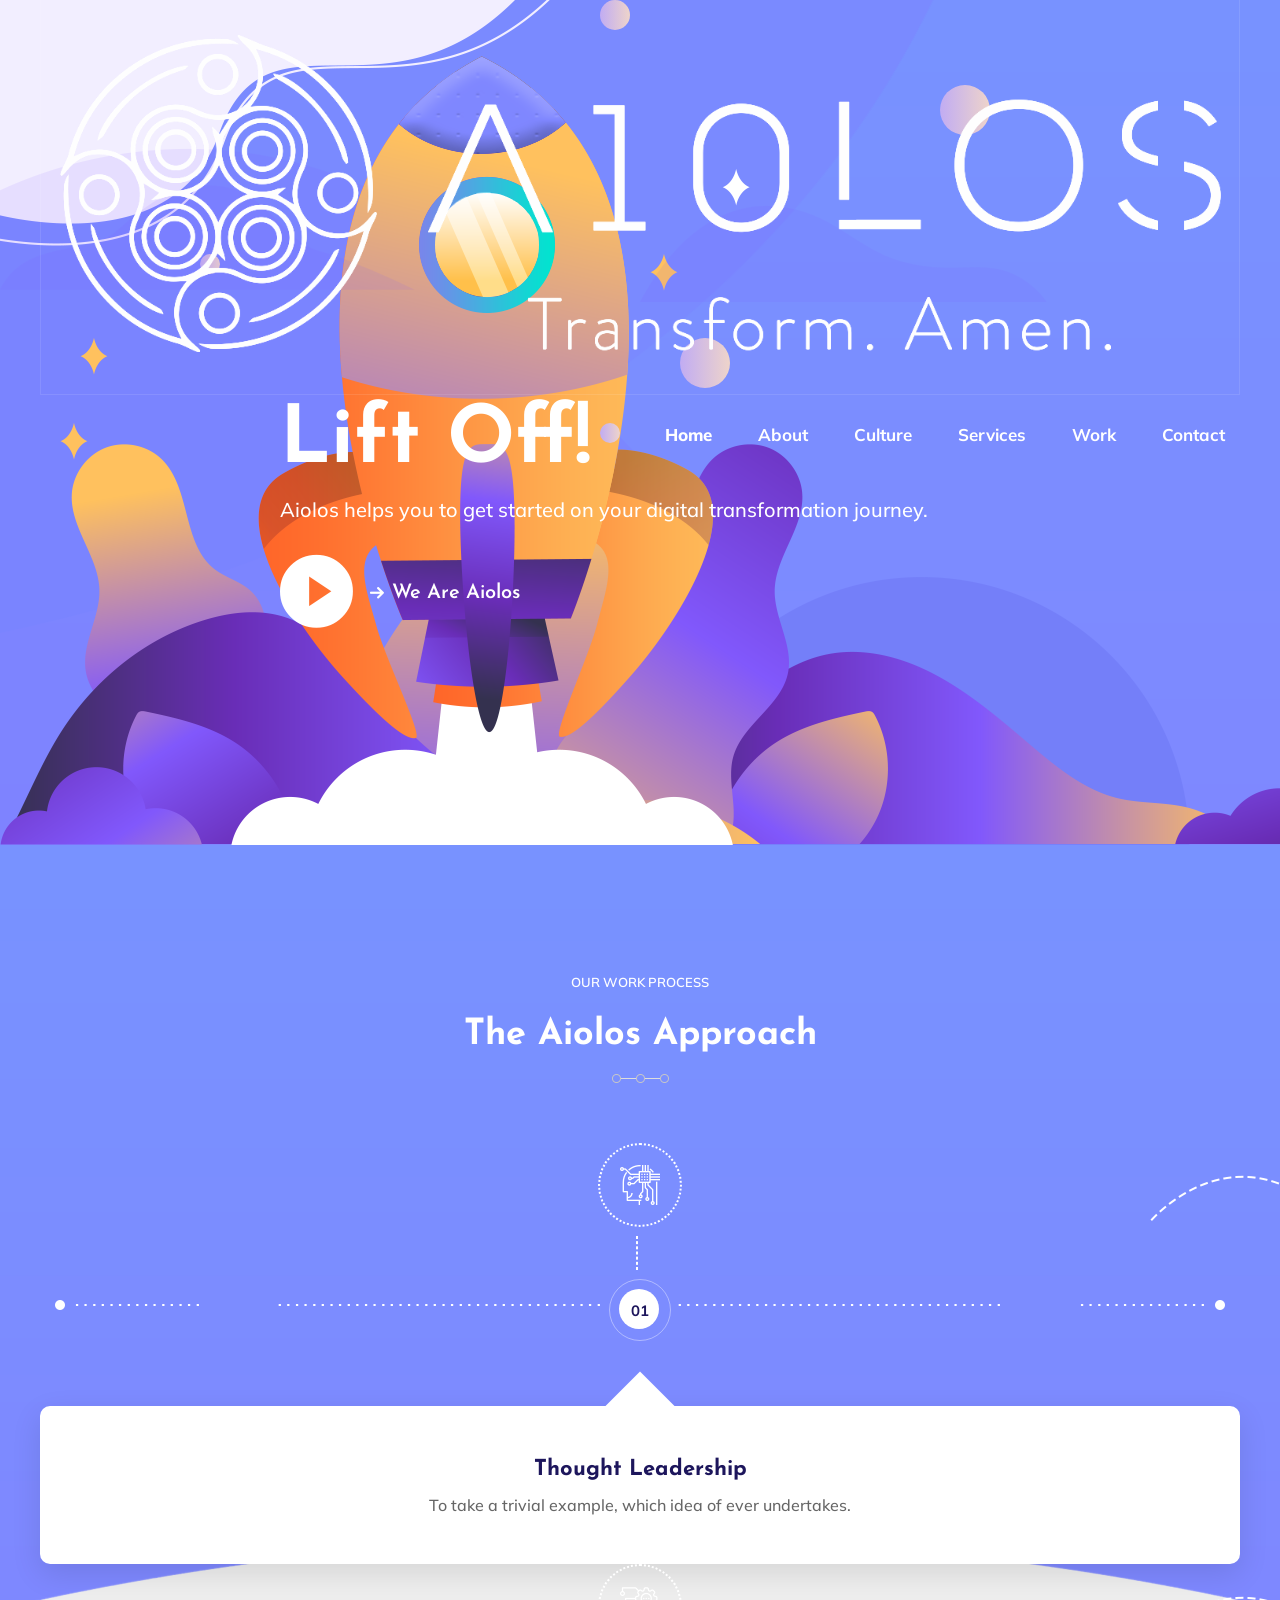
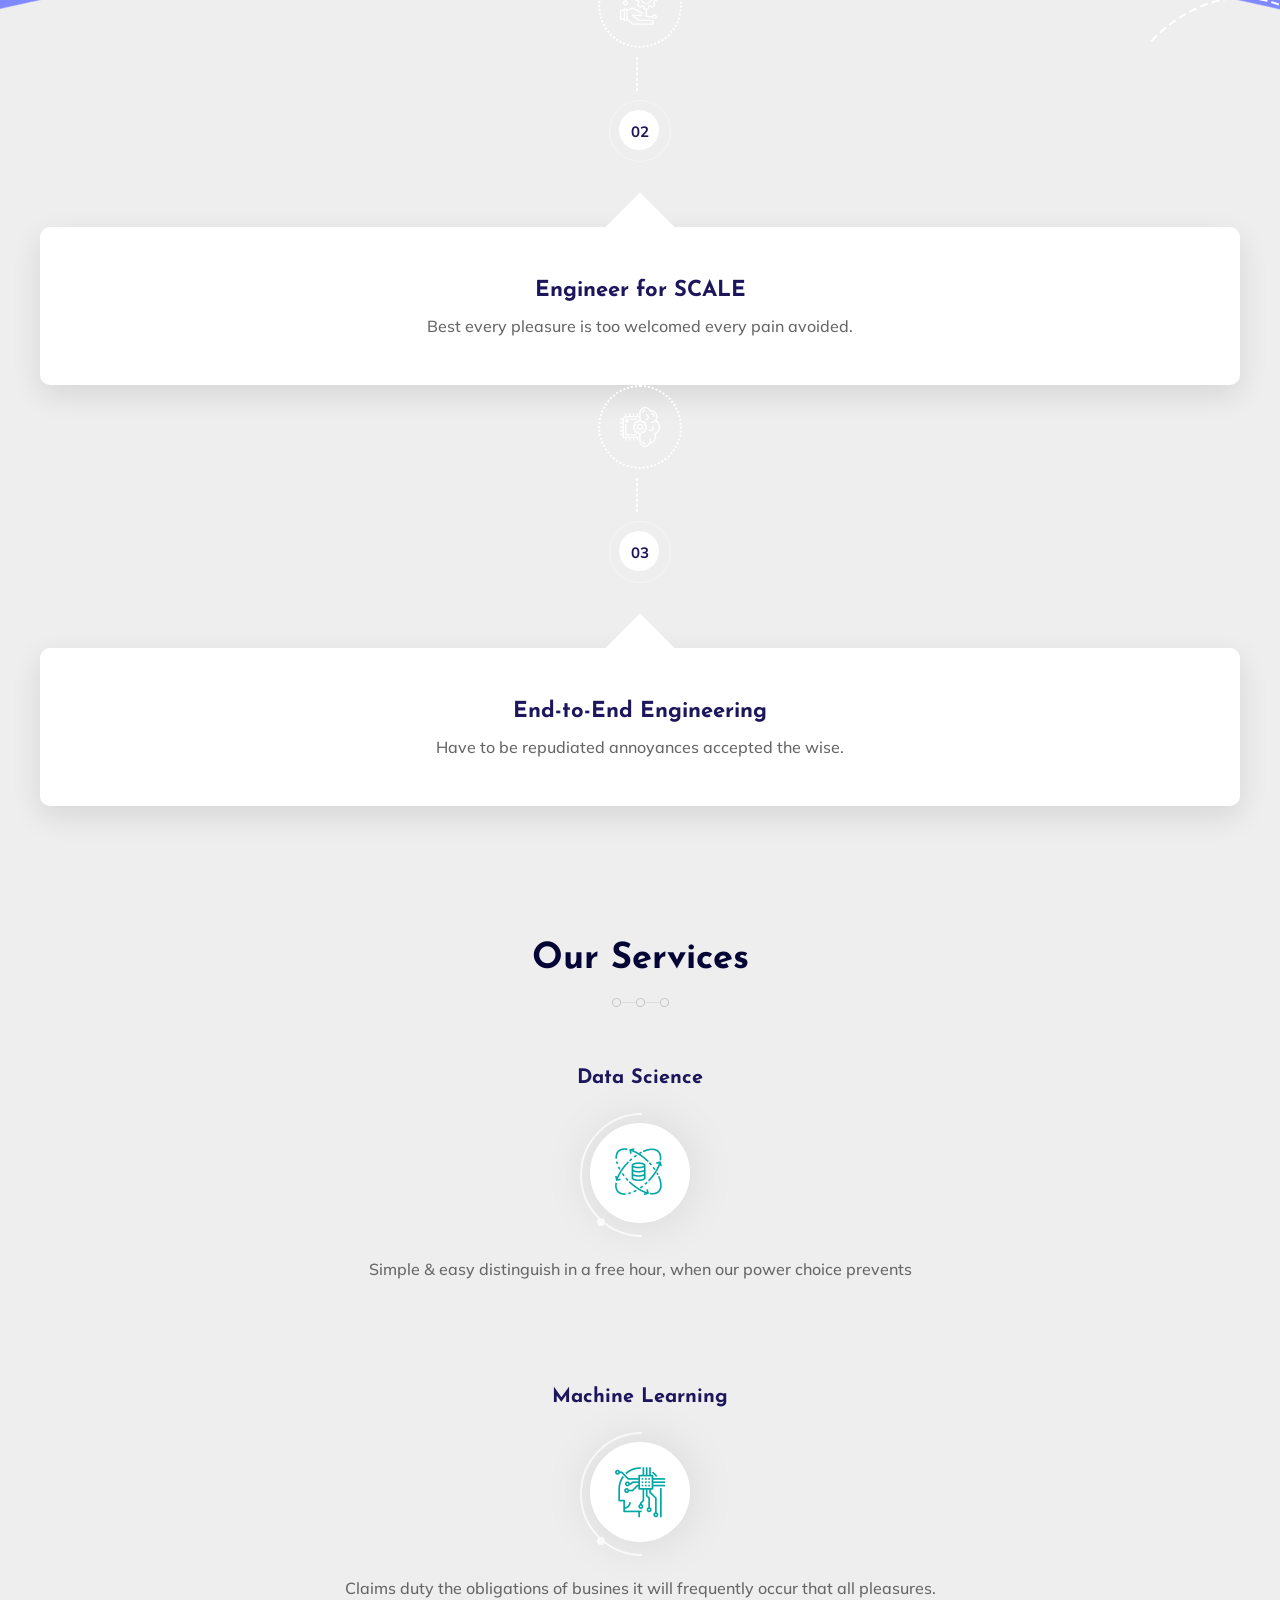
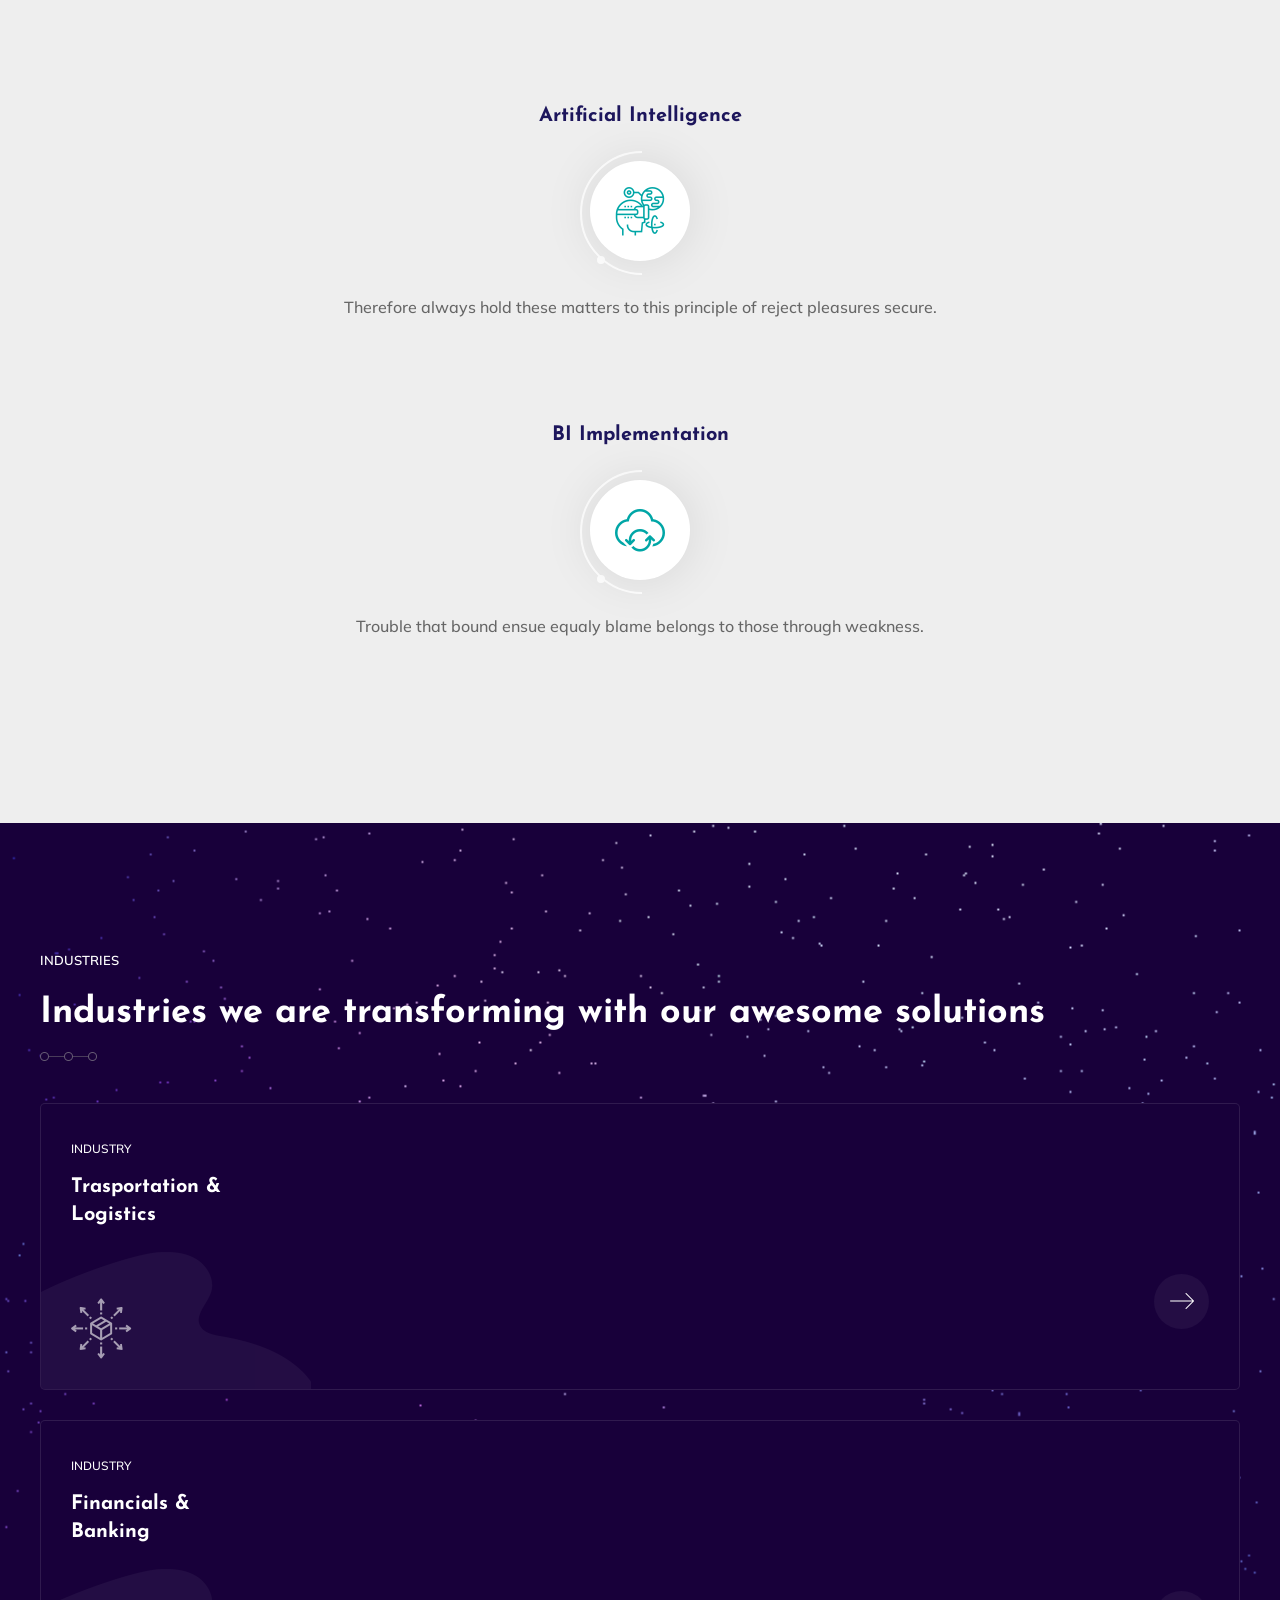
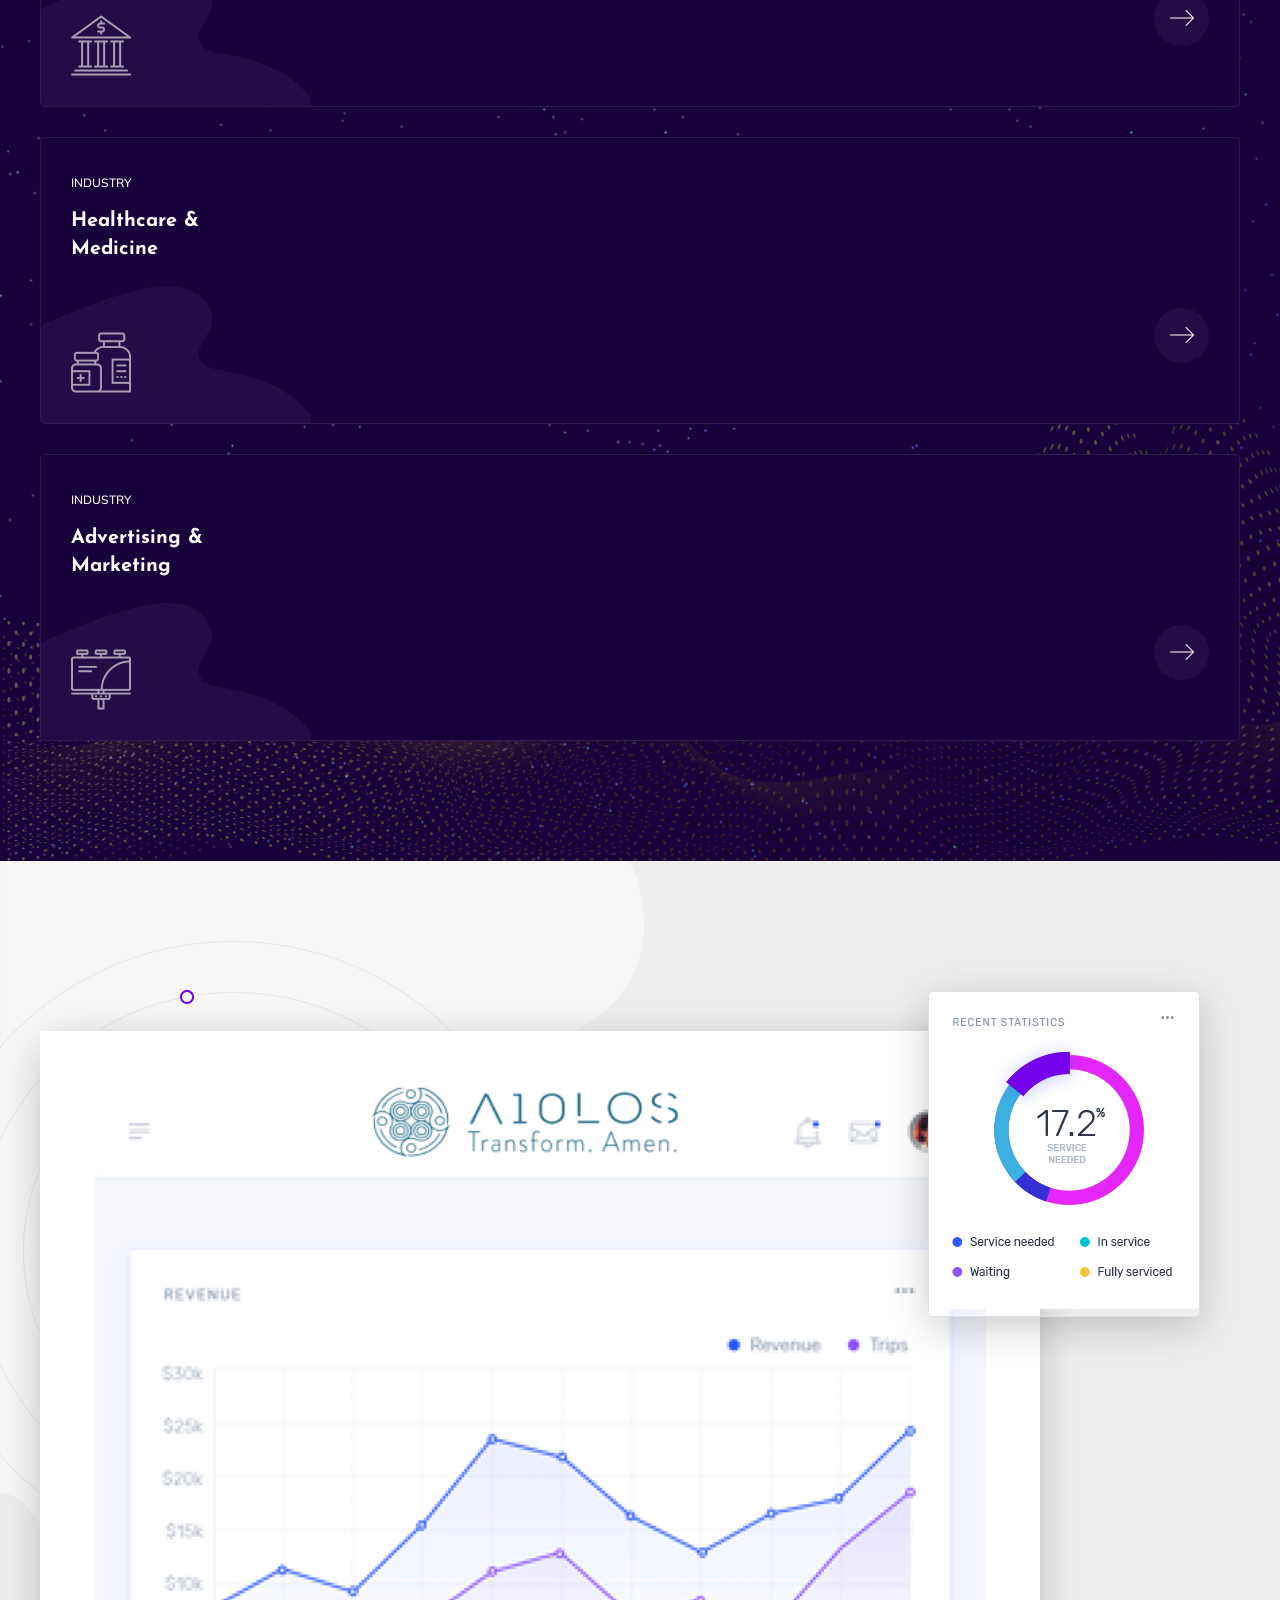
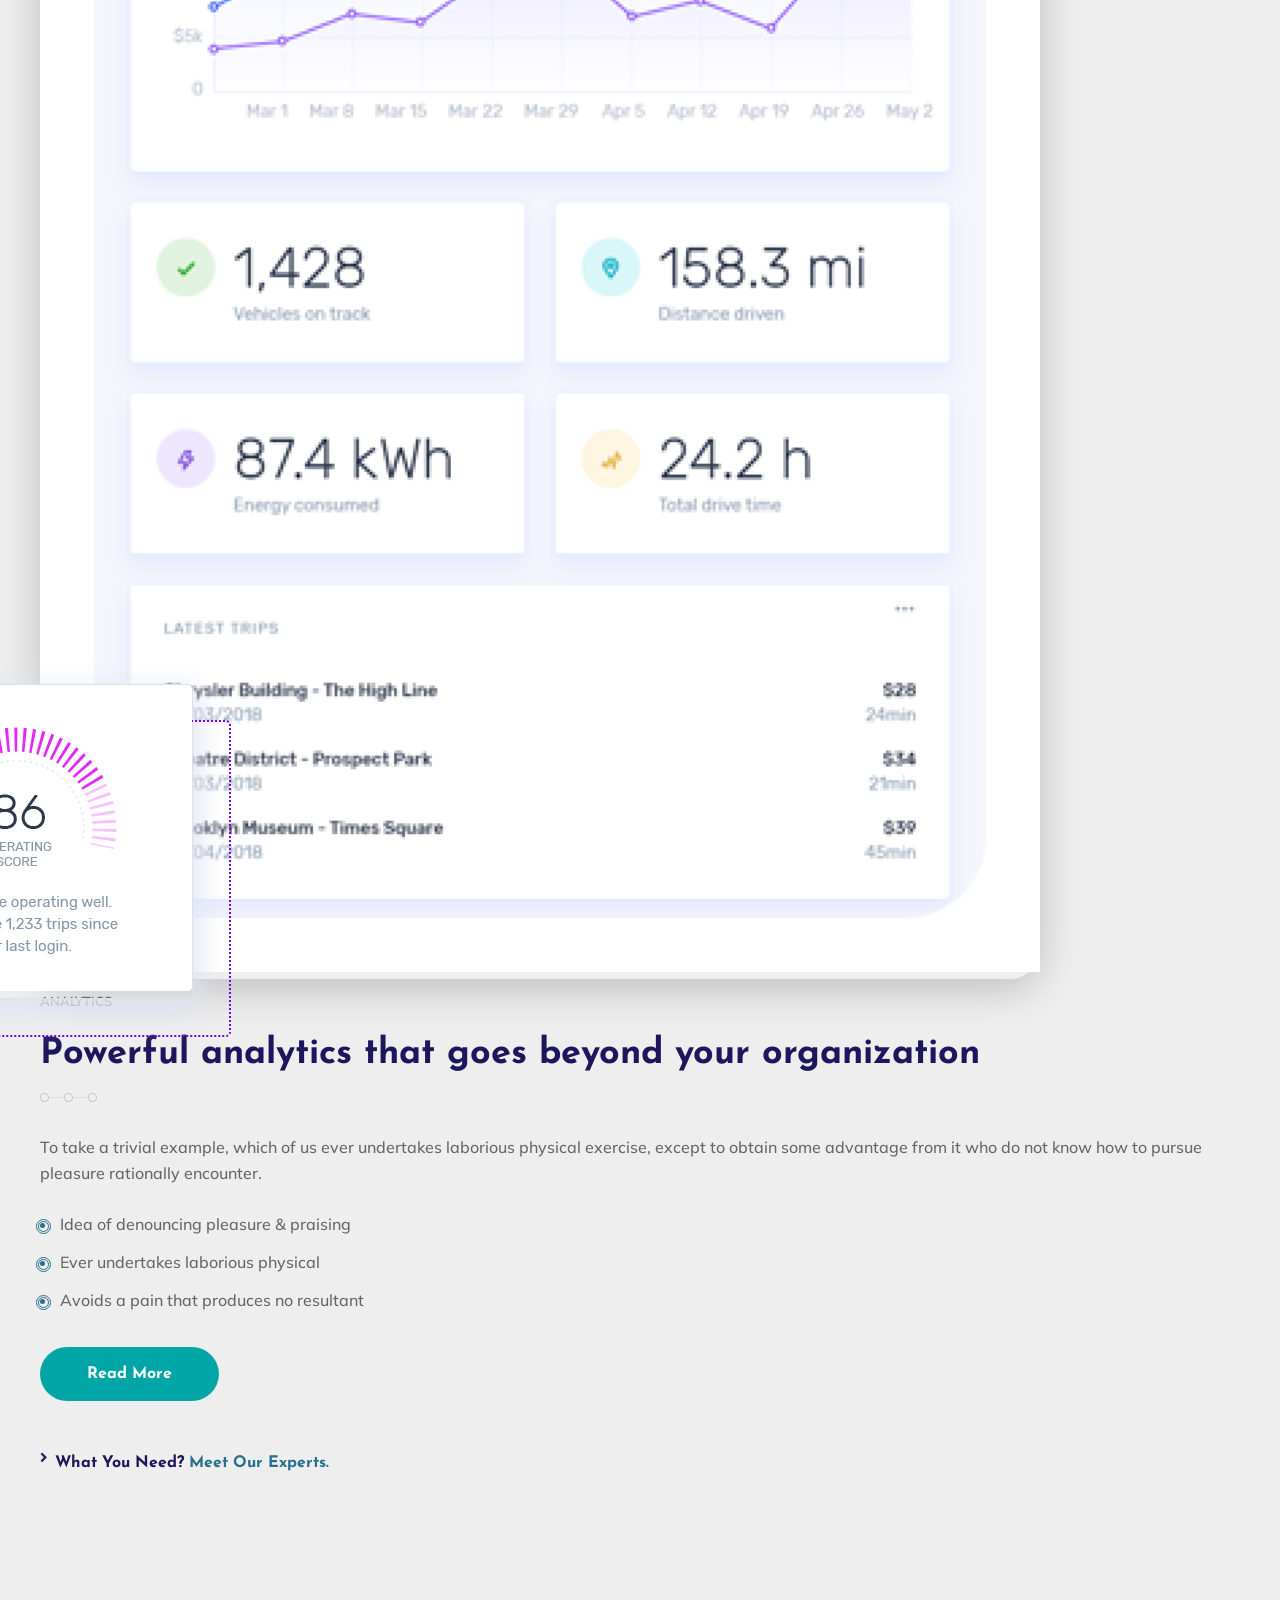
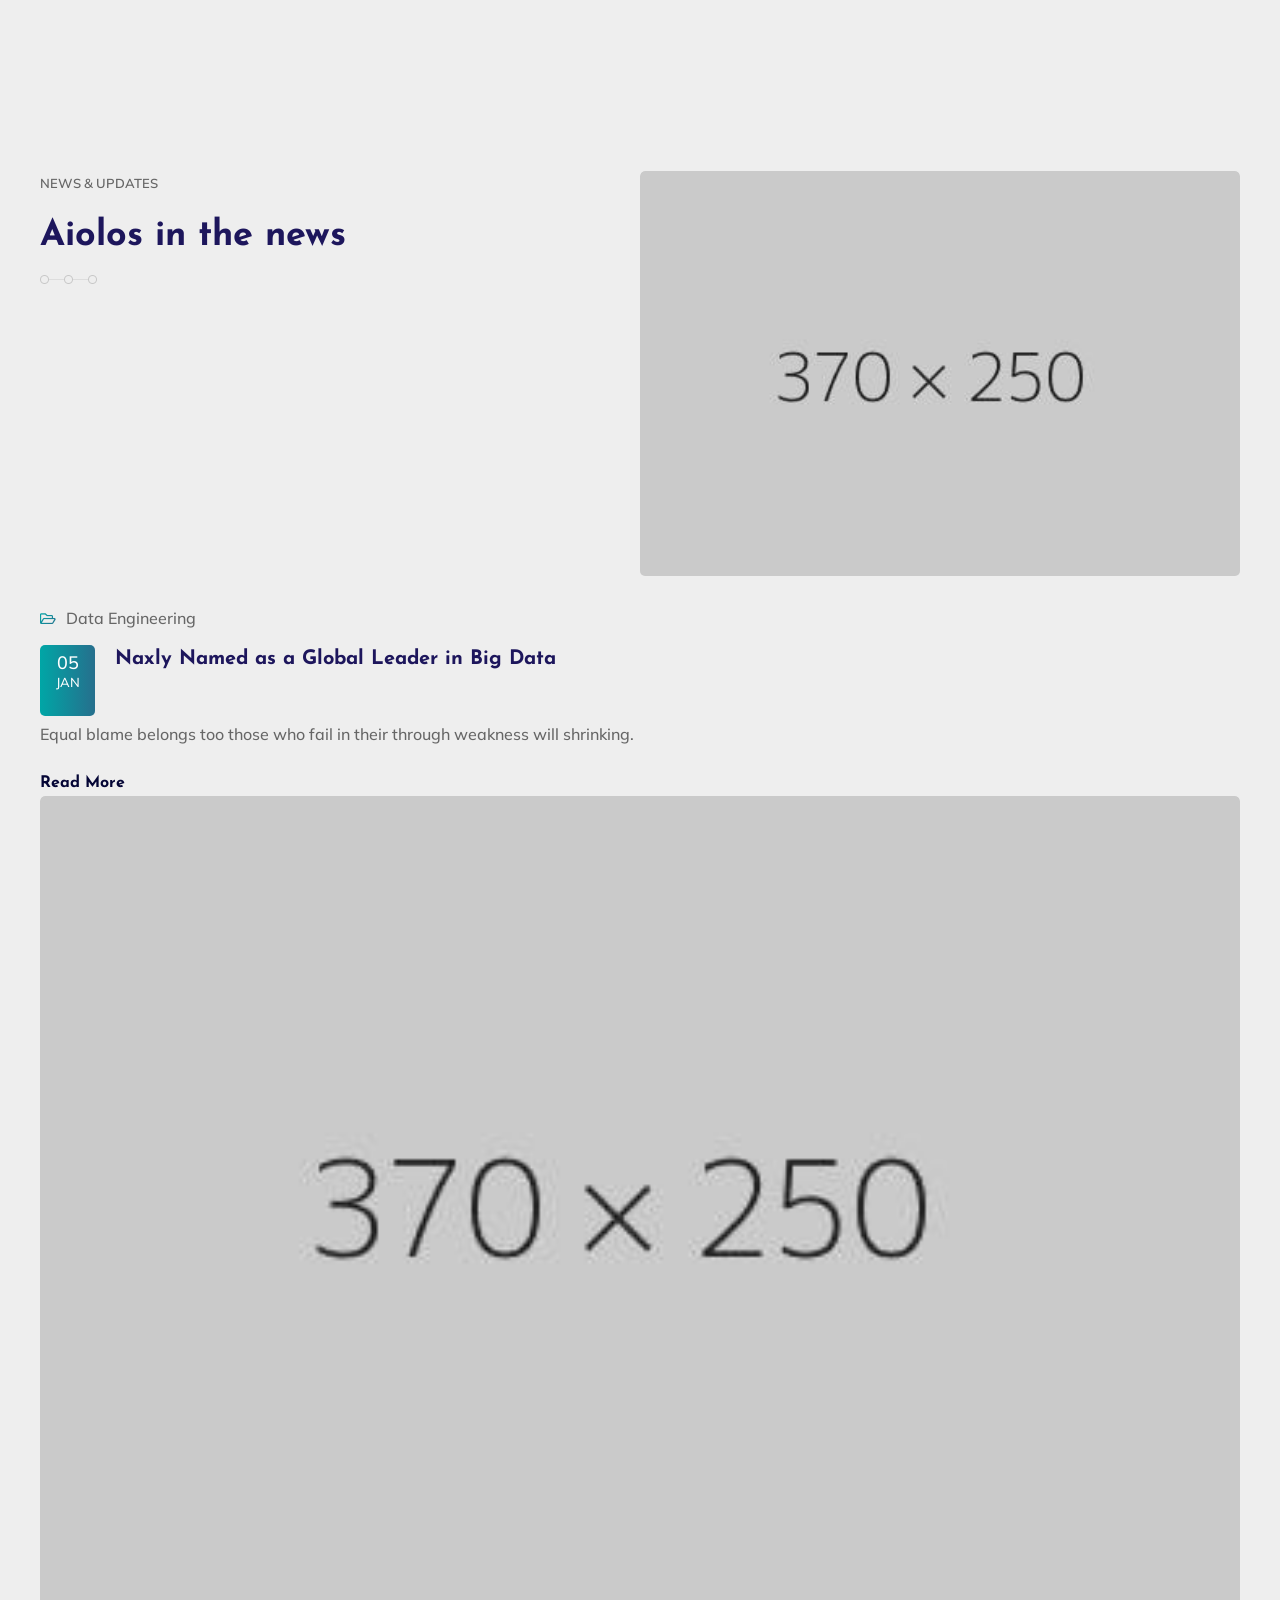
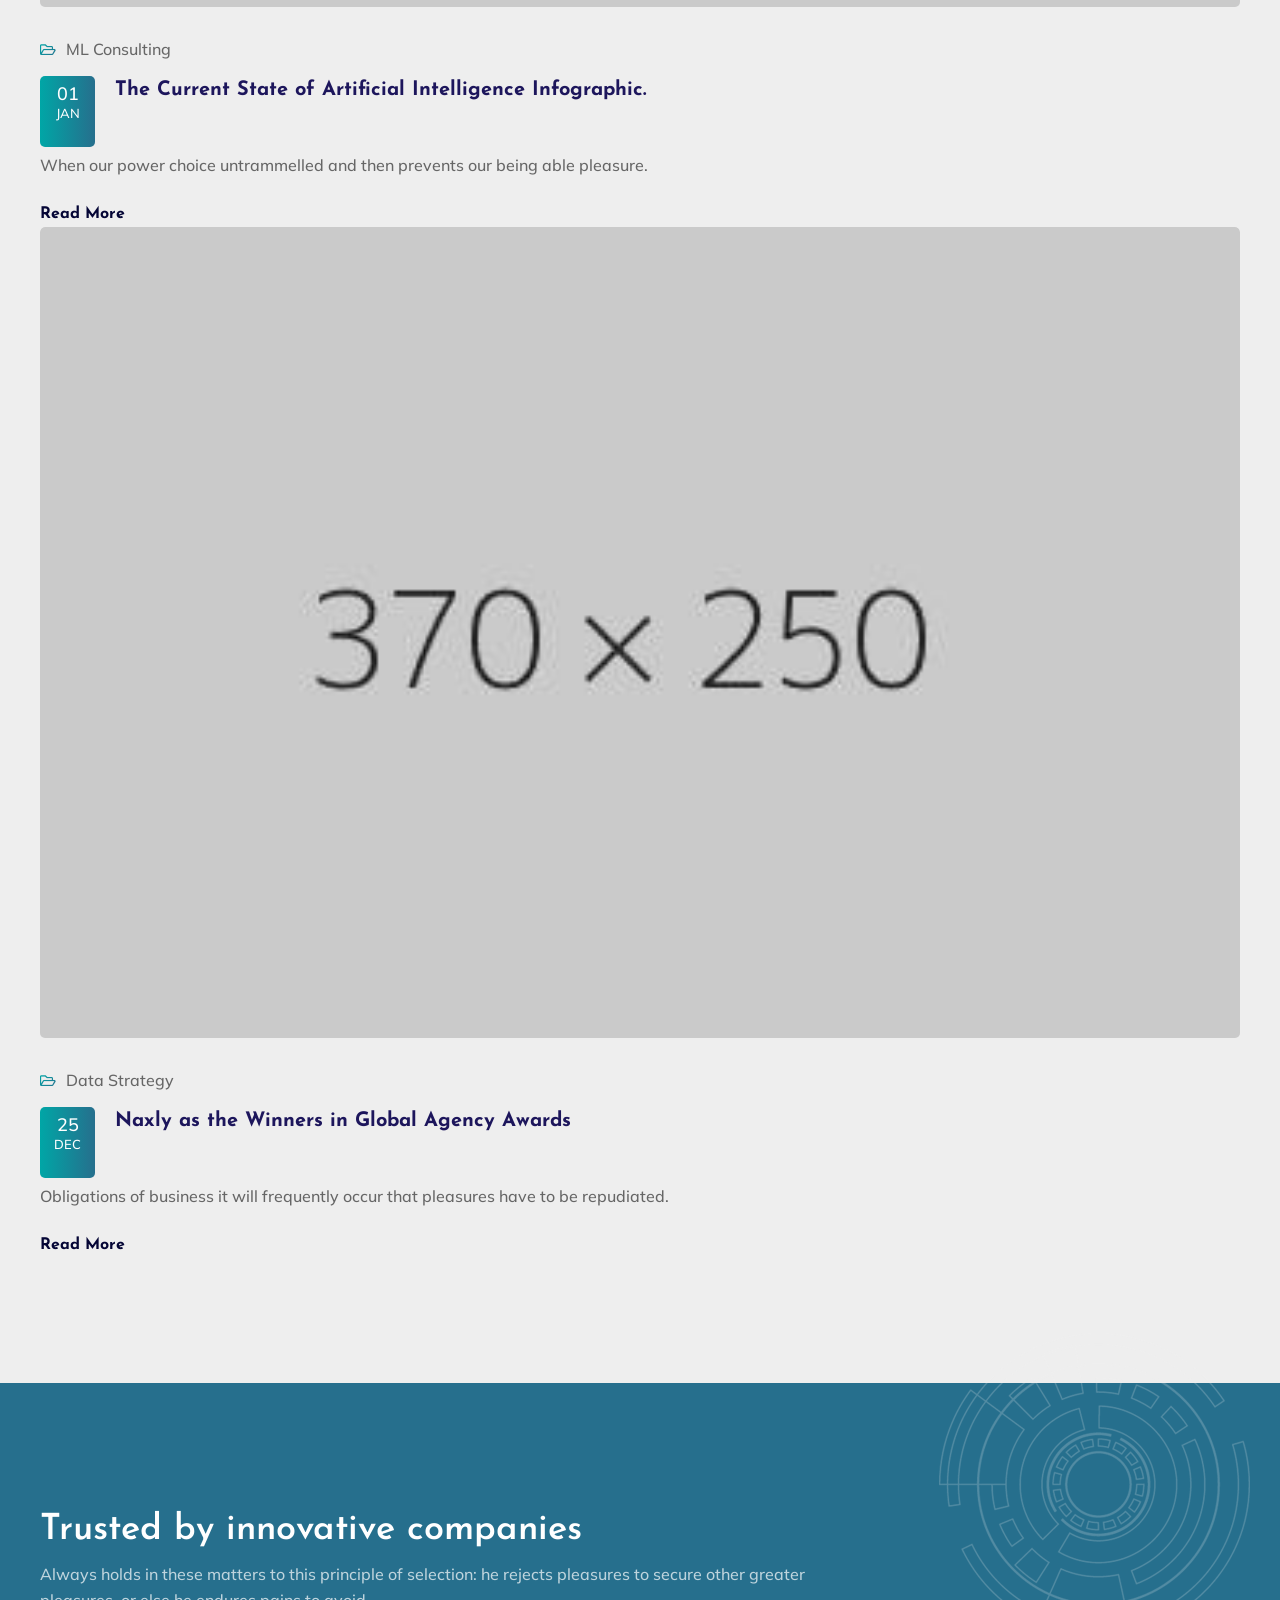
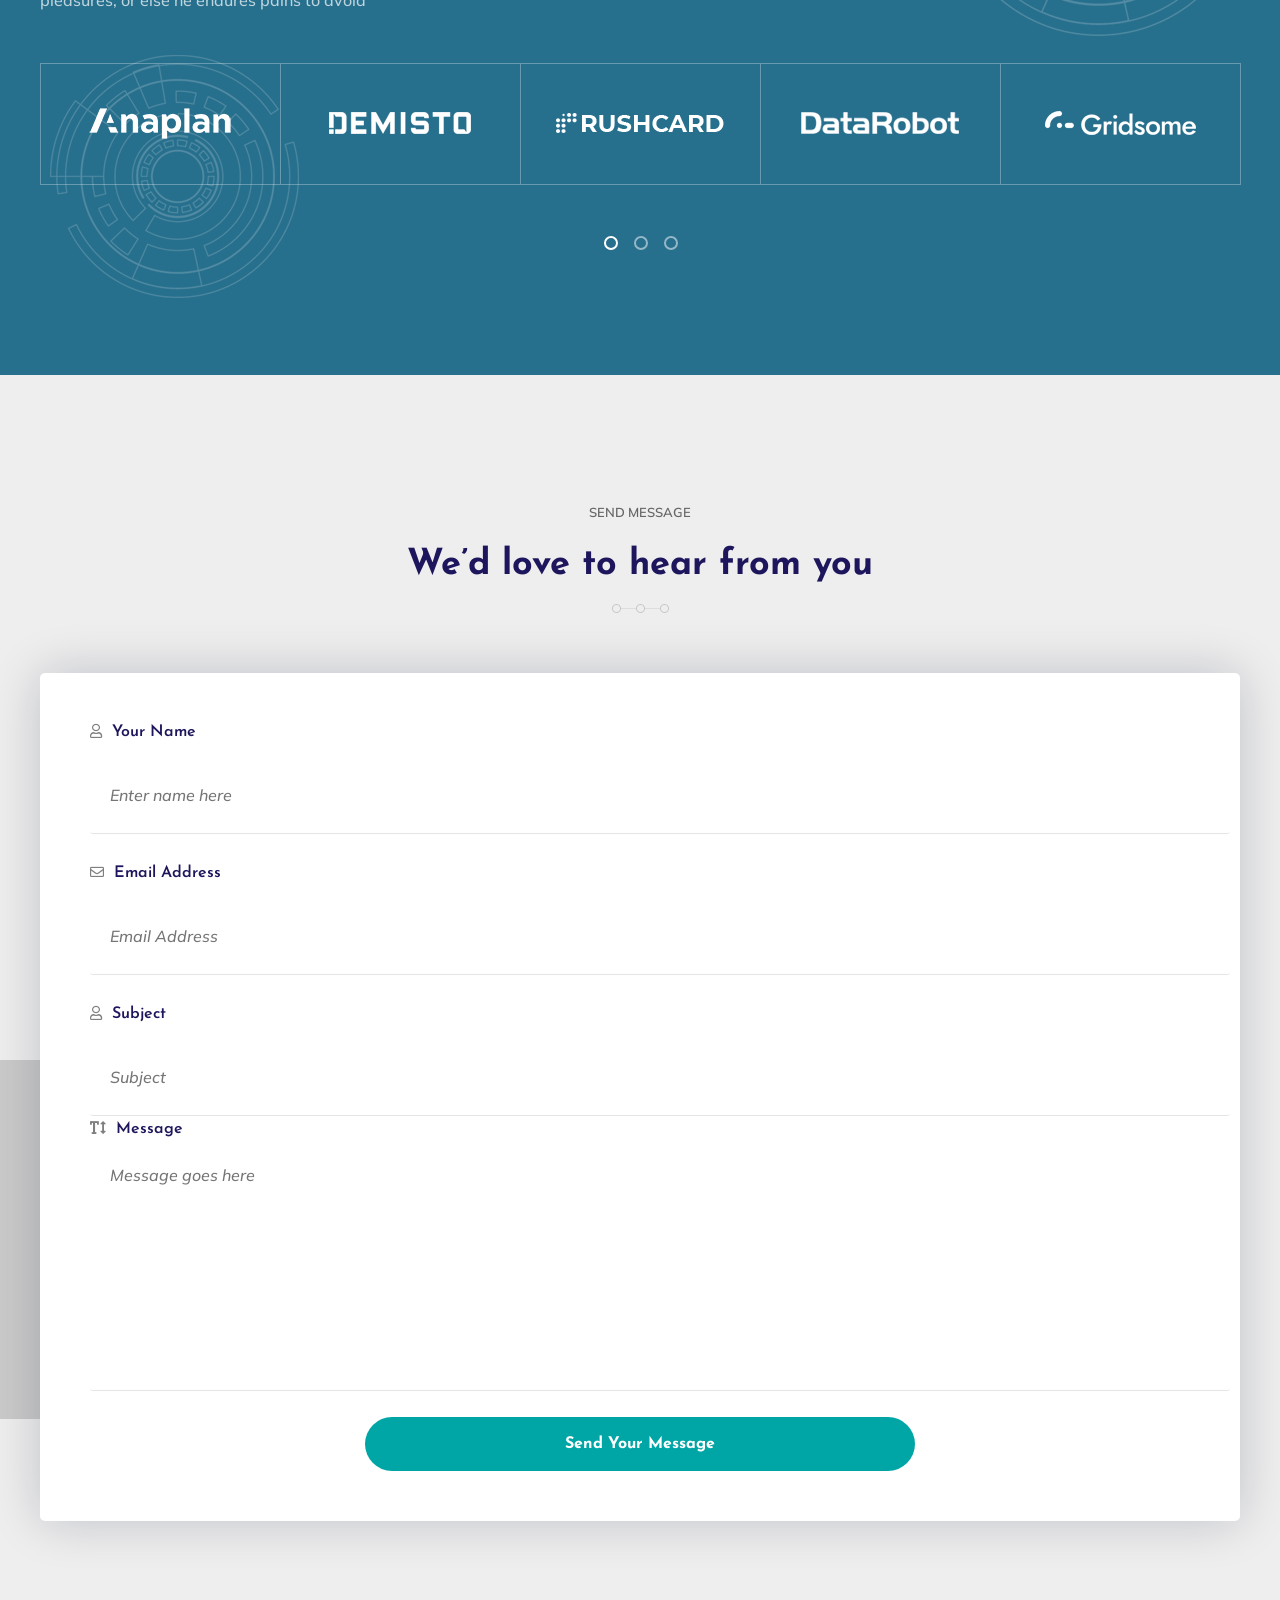
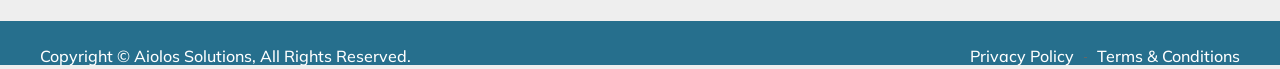
==== commit d0b2cf01: "add" ====
--- a/aiolos/index.html
+++ b/aiolos/index.html
@@ -426,7 +426,7 @@
                         <div id="content_block_08">
                             <div class="content-box mt-10">
                                 <div class="sec-title text-left">
-                                    <p>We are Naxly</p>
+                                    <p>ANALYTICS</p>
                                     <h2>Powerful analytics that goes beyond your organization</h2>
                                     <div class="decor" style="background-image: url(assets/images/icons/decor-1.png);"></div>
                                 </div>
@@ -453,12 +453,12 @@
                 <div class="upper-box clearfix mb-40">
                     <div class="sec-title text-left pull-left">
                         <p>News & Updates</p>
-                        <h2>Company news & updates</h2>
+                        <h2>Aiolos in the news</h2>
                         <div class="decor" style="background-image: url(assets/images/icons/decor-1.png);"></div>
                     </div>
-                    <div class="btn-box pull-right mt-60">
+                    <!-- <div class="btn-box pull-right mt-60">
                         <a href="blog-1.html" class="btn-style-eight">Read More</a>
-                    </div>
+                    </div> -->
                 </div>
                 <div class="row clearfix">
                     <div class="col-lg-4 col-md-6 col-sm-12 news-block">
@@ -466,7 +466,7 @@
                             <div class="inner-box">
                                 <figure class="image-box">
                                     <img src="assets/images/news/news-1.jpg" alt="">
-                                    <a href="assets/images/news/news-1.jpg" class="lightbox-image" data-fancybox="gallery"><i class="flaticon-zoom"></i></a>
+                                    <a href="assets/images/news/news-1.jpg" class="lightbox-image" data-fancybox="gallery"></a>
                                 </figure>
                                 <div class="lower-content">
                                     <div class="file-box"><i class="far fa-folder-open"></i><p>Data Engineering</p></div>
@@ -487,7 +487,7 @@
                             <div class="inner-box">
                                 <figure class="image-box">
                                     <img src="assets/images/news/news-2.jpg" alt="">
-                                    <a href="assets/images/news/news-2.jpg" class="lightbox-image" data-fancybox="gallery"><i class="flaticon-zoom"></i></a>
+                                    <a href="assets/images/news/news-2.jpg" class="lightbox-image" data-fancybox="gallery"></a>
                                 </figure>
                                 <div class="lower-content">
                                     <div class="file-box"><i class="far fa-folder-open"></i><p>ML Consulting</p></div>
@@ -508,7 +508,7 @@
                             <div class="inner-box">
                                 <figure class="image-box">
                                     <img src="assets/images/news/news-3.jpg" alt="">
-                                    <a href="assets/images/news/news-3.jpg" class="lightbox-image" data-fancybox="gallery"><i class="flaticon-zoom"></i></a>
+                                    <a href="assets/images/news/news-3.jpg" class="lightbox-image" data-fancybox="gallery"></a>
                                 </figure>
                                 <div class="lower-content">
                                     <div class="file-box"><i class="far fa-folder-open"></i><p>Data Strategy</p></div>
@@ -530,7 +530,7 @@
     <!-- news-section end -->
     <!-- clients-section -->
     <section class="clients-section text-center">
-            <div class="pattern-layer" style="background-image: url(assets/images/shape/shape-59.png);"></div>
+            <div class="pattern-layer"></div>
             <div class="image-layer">
                 <figure class="image-1 rotate-me"><img src="assets/images/icons/wheel-6.png" alt=""></figure>
                 <figure class="image-2 rotate-me"><img src="assets/images/icons/wheel-7.png" alt=""></figure>
@@ -607,22 +607,21 @@
     <!-- contact-section end -->
 
 
-    <!-- footer-style-five -->
-    <footer class="main-footer">
-        <div class="footer-bottom style-one" style="background: #1E2332;">
-            <div class="auto-container clearfix">
-                <div class="copyright pull-left">
-                    <p>Copyright &copy; <a href="index.html">Naxly</a>, All Rights Reserved.</p>
-                </div>
-                <ul class="footer-nav pull-right">
-                    <li><a href="index.html">Privacy Policy</a></li>
-                    <li><a href="index.html">Terms & Conditions</a></li>
-                </ul>
-            </div>
-        </div>
-    </footer>
-    <!-- footer-style-five end -->
-
+   <!-- main-footer -->
+   <footer class="main-footer">
+    <div class="footer-bottom style-one">
+        <div class="auto-container clearfix">
+            <div class="copyright pull-left">
+                <p>Copyright &copy; <a href="index.html">Aiolos Solutions</a>, All Rights Reserved.</p>
+            </div>
+            <ul class="footer-nav pull-right">
+                <li><a href="index.html">Privacy Policy</a></li>
+                <li><a href="index.html">Terms & Conditions</a></li>
+            </ul>
+        </div>
+    </div>
+</footer>
+<!-- main-footer end -->
 
 <!--Scroll to top-->
 <button class="scroll-top scroll-to-target" data-target="html">
--- a/aiolos/assets/css/color.css
+++ b/aiolos/assets/css/color.css
@@ -28,7 +28,7 @@
 }
 
 .main-menu .navigation li.dropdown .megamenu li a:hover{
-	color: #fb5155;
+	color: #266F8D;
 }
 
 .mobile-menu .social-links li a:hover{
@@ -66,7 +66,7 @@
 
 .theme-btn.style-three{
 	color: #1d165c !important;
-	border: 1px solid #fb5155;	
+	border: 1px solid #00A6A6;	
 }
 
 .theme-btn.style-one{
@@ -74,19 +74,19 @@
 }
 
 .main-menu .navigation > li > ul > li > a:hover{
-	color: #fb5155 !important;
+	color: #266F8D !important;
 }
 
 .main-menu .navigation > li > ul > li > ul > li:hover > a{
-	color: #fb5155;
+	color: #266F8D;
 }
 
 .main-menu .navigation > li > ul > li > a i{
-	color: #fb5155;
+	color: #266F8D;
 }
 
 .main-menu .navigation > li > ul > li > ul > li > a i{
-	color: #fb5155;
+	color: #266F8D;
 }
 
 .sticky-header .main-menu .navigation > li.current > a,
@@ -100,15 +100,15 @@
 }
 
 .theme-btn.style-one span{
-	color: #fb5155;
+	color: #266F8D;
 }
 
 .theme-btn.style-two:before{
-	background: #fb5155;
+	background: #266F8D;
 }
 
 .theme-btn.style-two:after{
-	background-image: linear-gradient(to right, #fb5155 0%, #f92a75 50%, #fb5155 100%);
+	background-image: linear-gradient(to right, #266F8D 0%, #f92a75 50%, #266F8D 100%);
 }
 
 h1,h2,h3,h4,h5,h6{
@@ -135,32 +135,32 @@
 }
 
 .theme-btn.style-three:before{
-	background: -webkit-linear-gradient(0deg, #fb5155, #f92a75 100%);
+	background: -webkit-linear-gradient(0deg, #00A6A6, #266F8D 100%);
 }
 
 #content_block_01 .content-box .list-item li span{
-	background: #fb5155;
+	background: #266F8D;
 }
 
 #content_block_01 .content-box .list-item li span:before{
-	border: 1px solid #fb5155;
+	border: 1px solid #266F8D;
 }
 
 #content_block_01 .content-box .list-item li span:after{
-	border: 1px solid #fb5155;
+	border: 1px solid #266F8D;
 }
 
 .about-section .inner-box .video-inner a{
-	background: -webkit-linear-gradient(-45deg, #fb5155, #f92a75 100%);
+	background: -webkit-linear-gradient(-45deg, #266F8D, #f92a75 100%);
 }
 
 .about-section .tab-btn-box .tab-btns li.active-btn:before,
 .about-section .tab-btn-box .tab-btns li:hover:before{
-	color: #fb5155;
+	color: #266F8D;
 }
 
 .about-section .tab-btn-box .tab-btns li:after{
-	background: #fb5155;
+	background: #266F8D;
 }
 
 .work-block-one .inner-box .icon-box{
@@ -172,7 +172,7 @@
 }
 
 .work-block-one .inner-box .icon-box .count:before{
-	background: -webkit-linear-gradient(0deg, #fb5155, #f92a75 100%);
+	background: -webkit-linear-gradient(0deg, #266F8D, #f92a75 100%);
 }
 
 .industries-section .inner-box:before{
@@ -188,7 +188,7 @@
 }
 
 .btn-style-four:before{
-	background: #fb5155;
+	background: #266F8D;
 }
 
 .btn-style-four{
@@ -196,7 +196,7 @@
 }
 
 .btn-style-four:hover{
-	color: #fb5155 !important;
+	color: #266F8D !important;
 }
 
 #content_block_02 .content-box .inner-box .progress-box .count-text{
@@ -204,23 +204,23 @@
 }
 
 #content_block_02 .content-box .inner-box .progress-box .icon-box{
-	color: #fb5155;
+	color: #266F8D;
 }
 
 #content_block_02 .content-box .inner-box .progress-box .bar-inner{
-	background: #fb5155;
+	background: #266F8D;
 }
 
 #content_block_02 .content-box .inner-box .progress-box .bar-inner:before{
-	border: 2px solid #fb5155;
+	border: 2px solid #266F8D;
 }
 
 .testimonial-section .testimonial-content .inner-box .icon-box{
-	background: -webkit-linear-gradient(-30deg, #fb4d58, #f92f71 100%);
+	background: -webkit-linear-gradient(-30deg, #00A6A6, #266F8D  100%);
 }
 
 .testimonial-section .testimonial-content .inner-box .inner .author-info .designation{
-	color: #fb5155;
+	color: #266F8D;
 }
 
 .testimonial-section .owl-nav .owl-prev:hover,
@@ -253,7 +253,7 @@
 }
 
 .main-footer .widget-section .links-widget .widget-content ul li a:before{
-	background: #fb5155;
+	background: #266F8D;
 }
 
 .sticky-header .main-menu .navigation > li > a{
@@ -511,27 +511,27 @@
 }
 
 .technology-block-one .inner-box:before{
-	background: -webkit-linear-gradient(0deg, #d83371, #7a2d9e 100%);
+	background: -webkit-linear-gradient(0deg, #00A6A6, #266F8D 100%);
 }
 
 .chooseus-style-two .single-item .inner-box .box .icon-box{
-    background: -webkit-linear-gradient(0deg, #d83371, #7a2d9e 100%);
+    background: -webkit-linear-gradient(0deg, #00A6A6, #266F8D 100%);
 }
 
 .team-block-one .inner-box .image-box{
-	background: -webkit-linear-gradient(0deg, #d83371, #7a2d9e 100%);
+	background: -webkit-linear-gradient(0deg, #00A6A6, #266F8D 100%);
 }
 
 .team-block-one .inner-box .image-box .contact-box .social-links .list li a:hover{
-	background: -webkit-linear-gradient(0deg, #d83371, #7a2d9e 100%);
+	background: -webkit-linear-gradient(0deg, #00A6A6, #266F8D 100%);
 }
 
 .team-block-one .inner-box .image-box .contact-box:before{
-	background: -webkit-linear-gradient(0deg, #d83371, #7a2d9e 100%);
+	background: -webkit-linear-gradient(0deg, #00A6A6, #266F8D 100%);
 }
 
 .btn-style-eight{
-	background: -webkit-linear-gradient(0deg, #d83371, #7a2d9e 100%);
+	background: -webkit-linear-gradient(0deg, #00A6A6, #266F8D 100%);
 }
 
 .case-style-three .case-block-two .inner-box .image-box .overlay-layer {
@@ -571,15 +571,15 @@
 }
 
 .news-section.style-three .news-block-one .inner-box .lower-content .file-box i {
-    background: -webkit-linear-gradient(-45deg, #d83371, #7a2d9e 100%);
+    background: -webkit-linear-gradient(-45deg, #00A6A6, #266F8D 100%);
 }
 
 .news-section.style-three .news-block-one .inner-box .lower-content .title-box .post-date {
-    background: -webkit-linear-gradient(0deg, #d83371, #7a2d9e 100%);
+    background: -webkit-linear-gradient(0deg, #00A6A6, #266F8D 100%);
 }
 
 .news-section.style-three .news-block-one .inner-box .image-box:before {
-    background: -webkit-linear-gradient(0deg, #d83371, #7a2d9e 100%);
+    background: -webkit-linear-gradient(0deg, #00A6A6, #266F8D 100%);
 }
 
 .news-section.style-three .news-block-one .inner-box .lower-content .link a i{
@@ -645,13 +645,12 @@
 .main-header.style-four .language .lang-dropdown li a:hover {
     color: #7302ea;
 }
-
 .theme-btn.style-nine{
-	background-image: linear-gradient(to right, #7302ea 0%, #e426fd 50%, #7302ea 100%);
+	background-image: linear-gradient(to right, #00A6A6 0%, #00A6A6 50%, #266F8D 100%);
 }
 
 .theme-btn.style-ten{
-	background-image: linear-gradient(to right, #ff6629 0%, #feb958 50%, #ff6629 100%);
+	background-image: linear-gradient(to right, #00A6A6 0%, #00A6A6 50%, #266F8D 100%);
 }
 
 .service-block-three .inner-box .link a:hover{
@@ -671,19 +670,19 @@
 }
 
 #content_block_08 .content-box .list-item li span {
-    background: #7302ea;
+    background: #266F8D;
 }
 
 #content_block_08 .content-box .list-item li span:before {
-    border: 1px solid #7302ea;
+    border: 1px solid #266F8D;
 }
 
 #content_block_08 .content-box .list-item li span:after {
-    border: 1px solid #7302ea;
+    border: 1px solid #266F8D;
 }
 
 #content_block_08 .content-box .lower-text h6 a{
-	color: #7302ea;
+	color: #266F8D;
 }
 
 .chooseus-style-three .inner-box .single-item .box .icon-box{
@@ -991,23 +990,23 @@
 }
 
 #image_block_05 .image-box .text span{
-	color: #fb5155;
+	color: #266F8D;
 }
 
 #image_block_05 .image-box .text h5{
-	color: #fb5155;
+	color: #266F8D;
 }
 
 #content_block_11 .content-box .video-btn a{
-    background: -webkit-linear-gradient(-45deg, #fb5155, #f92a75 100%);
+    background: -webkit-linear-gradient(-45deg, #00A6A6, #266F8D 100%);
 }
 
 .history-section .inner-box .single-item .inner .year span:after{
-	background: #fb5155;
+	background: #266F8D;
 }
 
 .history-section .inner-box .single-item .inner:hover .year span{
-	border-color: #fb5155;
+	border-color: #266F8D;
 }
 
 #content_block_12 .content-box .inner-box .single-item:hover h4:before{
@@ -1028,7 +1027,7 @@
 
 .team-section.alternate-2 .team-block-one .inner-box .image-box .contact-box .email i:hover,
 .team-section.alternate-2 .team-block-one .inner-box .image-box .contact-box .social-links .share:hover{
-	background: -webkit-linear-gradient(-45deg, #fb6064, #f93c7f 100%);
+	background: -webkit-linear-gradient(-45deg, #00A6A6, #266F8D 100%);
 }
 
 .info-section.alternate-2 .inner-container .info-inner .info-box .box .icon-box {
@@ -1039,47 +1038,47 @@
 .contact-section.alternate-2 #content_block_09 .content-box #contact-form .form-group textarea:focus,
 .contact-section.alternate-3 #content_block_09 .content-box #contact-form .form-group input:focus, 
 .contact-section.alternate-3 #content_block_09 .content-box #contact-form .form-group textarea:focus{
-    border-color: #fb6064 !important;
+    border-color: #00A6A6 !important;
 }
 
 .service-block-five .inner-box:hover .icon-box{
-	background: -webkit-linear-gradient(-45deg, #fb6064, #f93c7f 100%);
+	background: -webkit-linear-gradient(-45deg, #00A6A6, #266F8D 100%);
 }
 
 .service-block-five .inner-box .list-item li span {
-    background: #fb5155;
+    background: #266F8D;
 }
 
 .service-block-five .inner-box .list-item li span:before {
-    border: 1px solid #fb5155;
+    border: 1px solid #266F8D;
 }
 
 .service-block-five .inner-box .list-item li span:after {
-    border: 1px solid #fb5155;
+    border: 1px solid #266F8D;
 }
 
 .service-block-five .inner-box:before{
-	background: -webkit-linear-gradient(-45deg, #fb6064, #f93c7f 100%);
+	background: -webkit-linear-gradient(-45deg, #00A6A6, #266F8D 100%);
 }
 
 .process-style-two.alternate-2 .work-block-two .inner-box .icon-box{
-	background: -webkit-linear-gradient(-45deg, #fb6064, #f93c7f 100%);
+	background: -webkit-linear-gradient(-45deg, #00A6A6, #266F8D 100%);
 }
 
 .process-style-two.alternate-2 .work-block-two .inner-box:hover .icon-box i {
-    background: -webkit-linear-gradient(-45deg, #fb6064, #f93c7f 100%);
+    background: -webkit-linear-gradient(-45deg, #00A6A6, #266F8D 100%);
 }
 
 .process-style-two.alternate-2 .work-block-two .inner-box .count-box{
-	background: -webkit-linear-gradient(-45deg, #fb6064, #f93c7f 100%);
+	background: -webkit-linear-gradient(-45deg, #00A6A6, #266F8D 100%);
 }
 
 .process-style-two.alternate-2 .work-block-two .inner-box .count-box span{
-	background: -webkit-linear-gradient(-45deg, #fb6064, #f93c7f 100%);
+	background: -webkit-linear-gradient(-45deg, #00A6A6, #266F8D 100%);
 }
 
 .industries-style-two .video-box a:hover{
-	color: #f93c7f;
+	color: #266F8D;
 }
 
 .award-style-two .testimonial-content .inner-box .rating li{
@@ -1087,21 +1086,21 @@
 }
 
 .award-style-two .testimonial-content .inner-box .author-info .designation{
-	color: #fb5155;
+	color: #266F8D;
 }
 
 .award-style-two .owl-nav .owl-prev:hover,
 .award-style-two .owl-nav .owl-next:hover{
-	border-color: #f93c7f;
-	background: #f93c7f;
+	border-color: #266F8D;
+	background: #266F8D;
 }
 
 .service-details-content .inner-box .two-column .left-column .title-box .btn-style-four{
-	border: 1px solid #fb5155;
+	border: 1px solid #266F8D;
 }
 
 .service-details-content .inner-box .carousel-box .single-item .box .icon-box{
-	background: -webkit-linear-gradient(-45deg, #fb6064, #f93c7f 100%);
+	background: -webkit-linear-gradient(-45deg, #00A6A6, #266F8D 100%);
 }
 
 .service-details-content .inner-box .carousel-box .owl-dots .owl-dot.active span,
@@ -1110,15 +1109,15 @@
 }
 
 .service-details-content .inner-box .technology-box .content-box .list-item li span {
-    background: #fb5155;
+    background: #266F8D;
 }
 
 .service-details-content .inner-box .technology-box .content-box .list-item li span:before {
-    border: 1px solid #fb5155;
+    border: 1px solid #266F8D;
 }
 
 .service-details-content .inner-box .technology-box .content-box .list-item li span:after {
-    border: 1px solid #fb5155;
+    border: 1px solid #266F8D;
 }
 
 .service-details-content .inner-box .technology-box .icon-box .icon-1{
@@ -1134,7 +1133,7 @@
 }
 
 .service-details-content .inner-box .application-box .single-item .box:before{
-	background: -webkit-linear-gradient(-45deg, #fb5155, #f92a75 100%);
+	background: -webkit-linear-gradient(-45deg, #266F8D, #f92a75 100%);
 }
 
 .service-details-content .inner-box .recent-case .case-block-two .inner-box .image-box .overlay-layer{
@@ -1142,7 +1141,7 @@
 }
 
 .service-sidebar .sidebar-categories li a:before{
-	background: -webkit-linear-gradient(0deg, #fb5155, #f92a75 100%);
+	background: -webkit-linear-gradient(0deg, #266F8D, #f92a75 100%);
 }
 
 .service-sidebar .sidebar-categories li a i{
@@ -1158,7 +1157,7 @@
 }
 
 .service-sidebar .sidebar-testimonial .content-box .author-info .designation{
-	color: #fb5155;
+	color: #266F8D;
 }
 
 .project-page .case-block-two .inner-box .lower-content .box h3 a:hover{
@@ -1171,20 +1170,20 @@
 
 .project-page .filter-btns li.active,
 .project-page .filter-btns li:hover{
-	color: #fb5155;	
+	color: #266F8D;	
 }
 
 .project-page .filter-btns li span{
-	color: #fb5155;
+	color: #266F8D;
 }
 
 .pagination li a:hover,
 .pagination li a.active{
-    background: -webkit-linear-gradient(-45deg, #fb5155, #f92a75 100%);
+    background: -webkit-linear-gradient(-45deg, #266F8D, #f92a75 100%);
 }
 
 .project-page.case-style-three .case-block-two .inner-box .lower-content .link .btn-style-four:hover span{
-	background: -webkit-linear-gradient(-45deg, #fb5155, #f92a75 100%);
+	background: -webkit-linear-gradient(-45deg, #266F8D, #f92a75 100%);
 }
 
 .project-details-content .data-box .intro-box .single-item .left-column .icon-box{
@@ -1210,21 +1209,21 @@
 }
 
 .blog-classic-grid .news-block-one .btn-style-four:hover:before{
-	background: #fb5155;
+	background: #266F8D;
 }
 
 .blog-classic-sidebar .news-block-one .lower-content .btn-style-four:hover span{
-    background: -webkit-linear-gradient(-45deg, #fb5155, #f92a75 100%);
+    background: -webkit-linear-gradient(-45deg, #266F8D, #f92a75 100%);
 }
 
 .sidebar-page-container .sidebar .sidebar-search .form-group input:focus{
-	border-color: #fb5155 !important;
+	border-color: #266F8D !important;
 }
 
 .sidebar-page-container .sidebar .sidebar-categories .categories-list li a:hover:before,
 .sidebar-page-container .sidebar .sidebar-categories .categories-list li a.active:before{
-	border-color: #fb5155;
-	background: #fb5155;	
+	border-color: #266F8D;
+	background: #266F8D;	
 }
 
 .sidebar-page-container .sidebar .sidebar-post .post-inner .post .post-date{
@@ -1249,7 +1248,7 @@
 }
 
 .sidebar-page-container .sidebar .sidebar-tags .tags-list li a:hover{
-	color: #fb5155;	
+	color: #266F8D;	
 }
 
 .news-block-two .inner-box .image-box:before{
@@ -1265,11 +1264,11 @@
 }
 
 .blog-masonry .more-btn .theme-btn.style-three:after{
-	background: #fb5155;
+	background: #00A6A6;
 }
 
 .page-title .content-box .file-box i{
-	color: #fb5155;
+	color: #266F8D;
 }
 
 .blog-details-content .inner-box .text blockquote{
@@ -1277,15 +1276,15 @@
 }
 
 .blog-details-content .inner-box .accordion-box .block .acc-btn.active .icon-outer {
-    color: #fb5155;
+    color: #266F8D;
 }
 
 .blog-details-content .post-share-option .post-tags .tags-list li a:hover{
-	color: #fb5155;
+	color: #266F8D;
 }
 
 .blog-details-content .post-share-option .post-tags .tags-list li i{
-	color: #fb5155;
+	color: #266F8D;
 }
 
 .blog-details-content .post-share-option .post-social .social-list li a{
@@ -1331,7 +1330,7 @@
 }
 
 .blog-details-content .comments-form-area .form-group .theme-btn.style-three:after{
-	background: #fb5155;
+	background: #00A6A6;
 }
 
 .nav-btn-box .box .post-date{
@@ -1347,7 +1346,7 @@
 }
 
 .faq-page-section .accordion-box .block .acc-btn.active .icon-outer {
-   color: #fb5155;
+   color: #266F8D;
 }
 
 .faq-page-section .inner-box .icon-box{
--- a/aiolos/assets/css/style.css
+++ b/aiolos/assets/css/style.css
@@ -1444,7 +1444,7 @@
 
 .clients-section{
 	position: relative;
-	background: #23014f;
+	background: #266F8D;
 	padding: 125px 0px 190px 0px;
 }
 
@@ -7653,6 +7653,7 @@
 .award-section{
 	position: relative;
 	padding: 125px 0px;
+	background-color: #266F8D;
 }
 
 .award-section .pattern-layer{
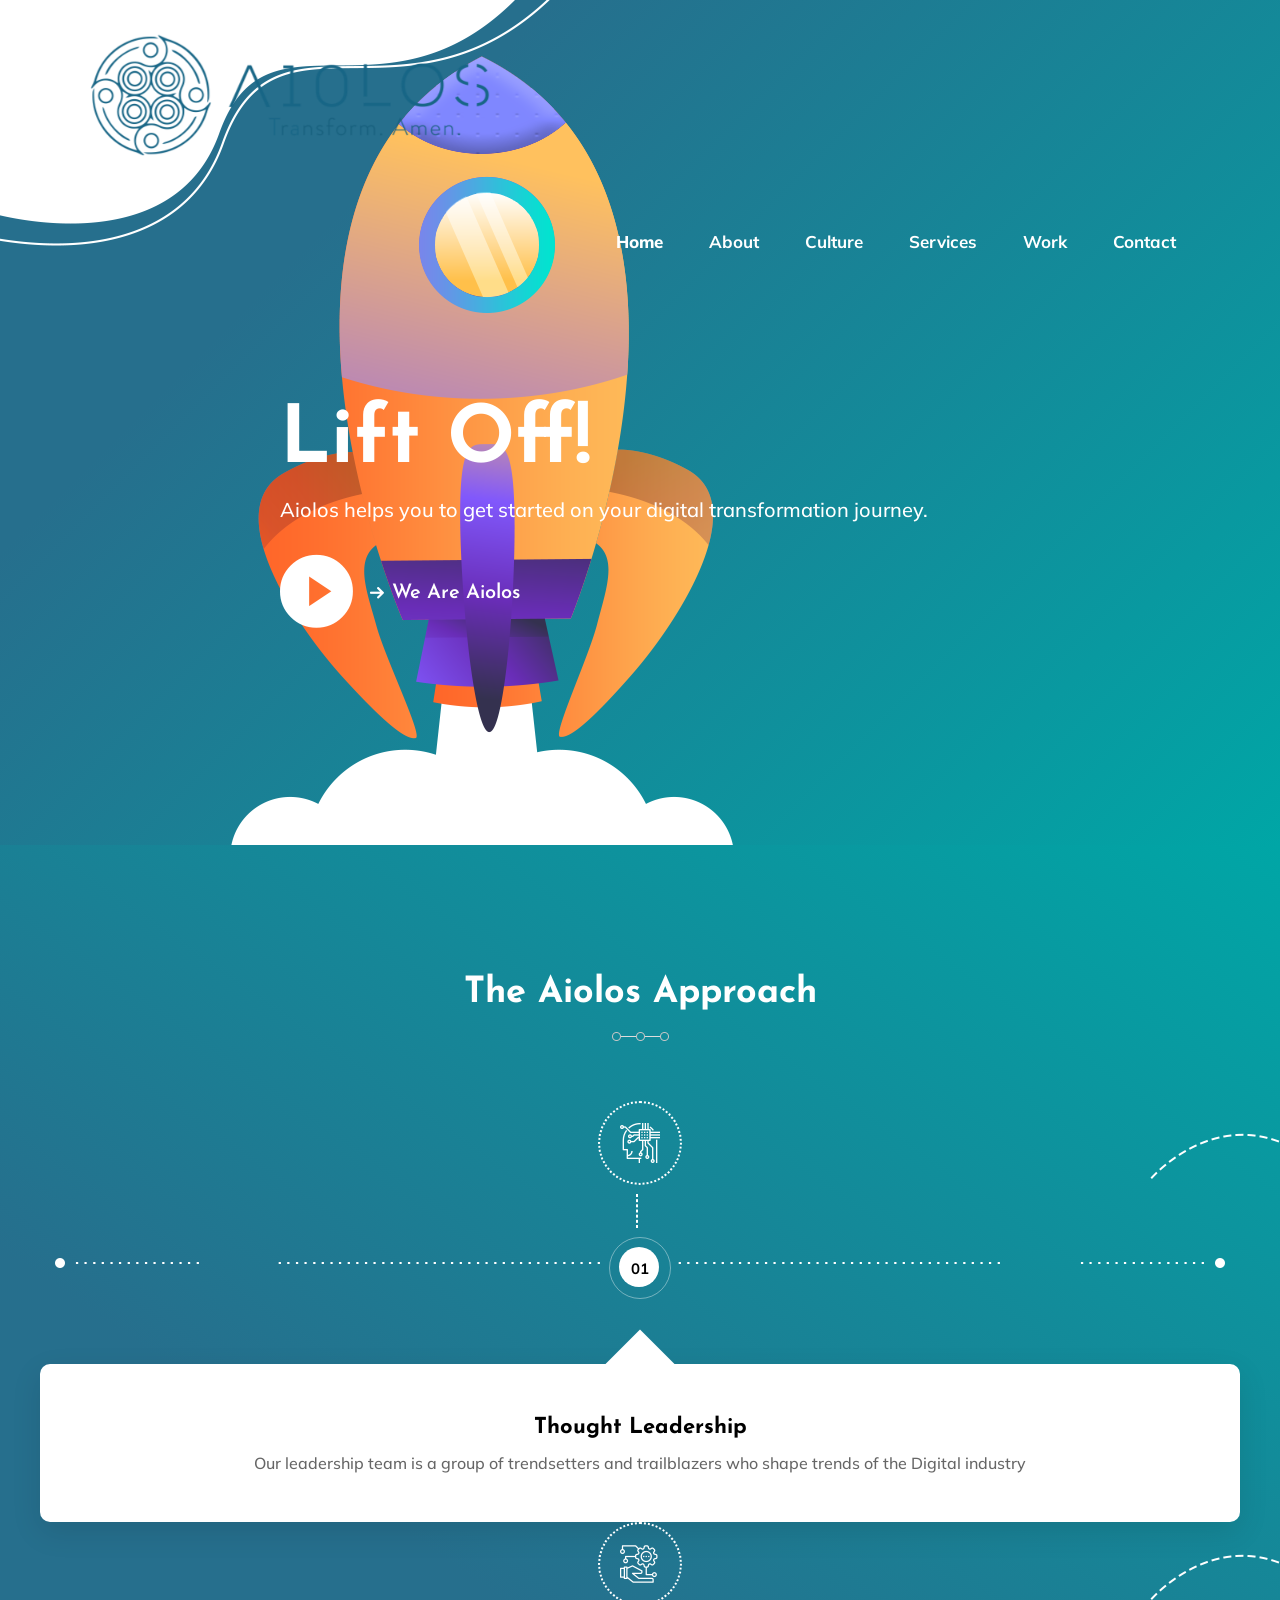
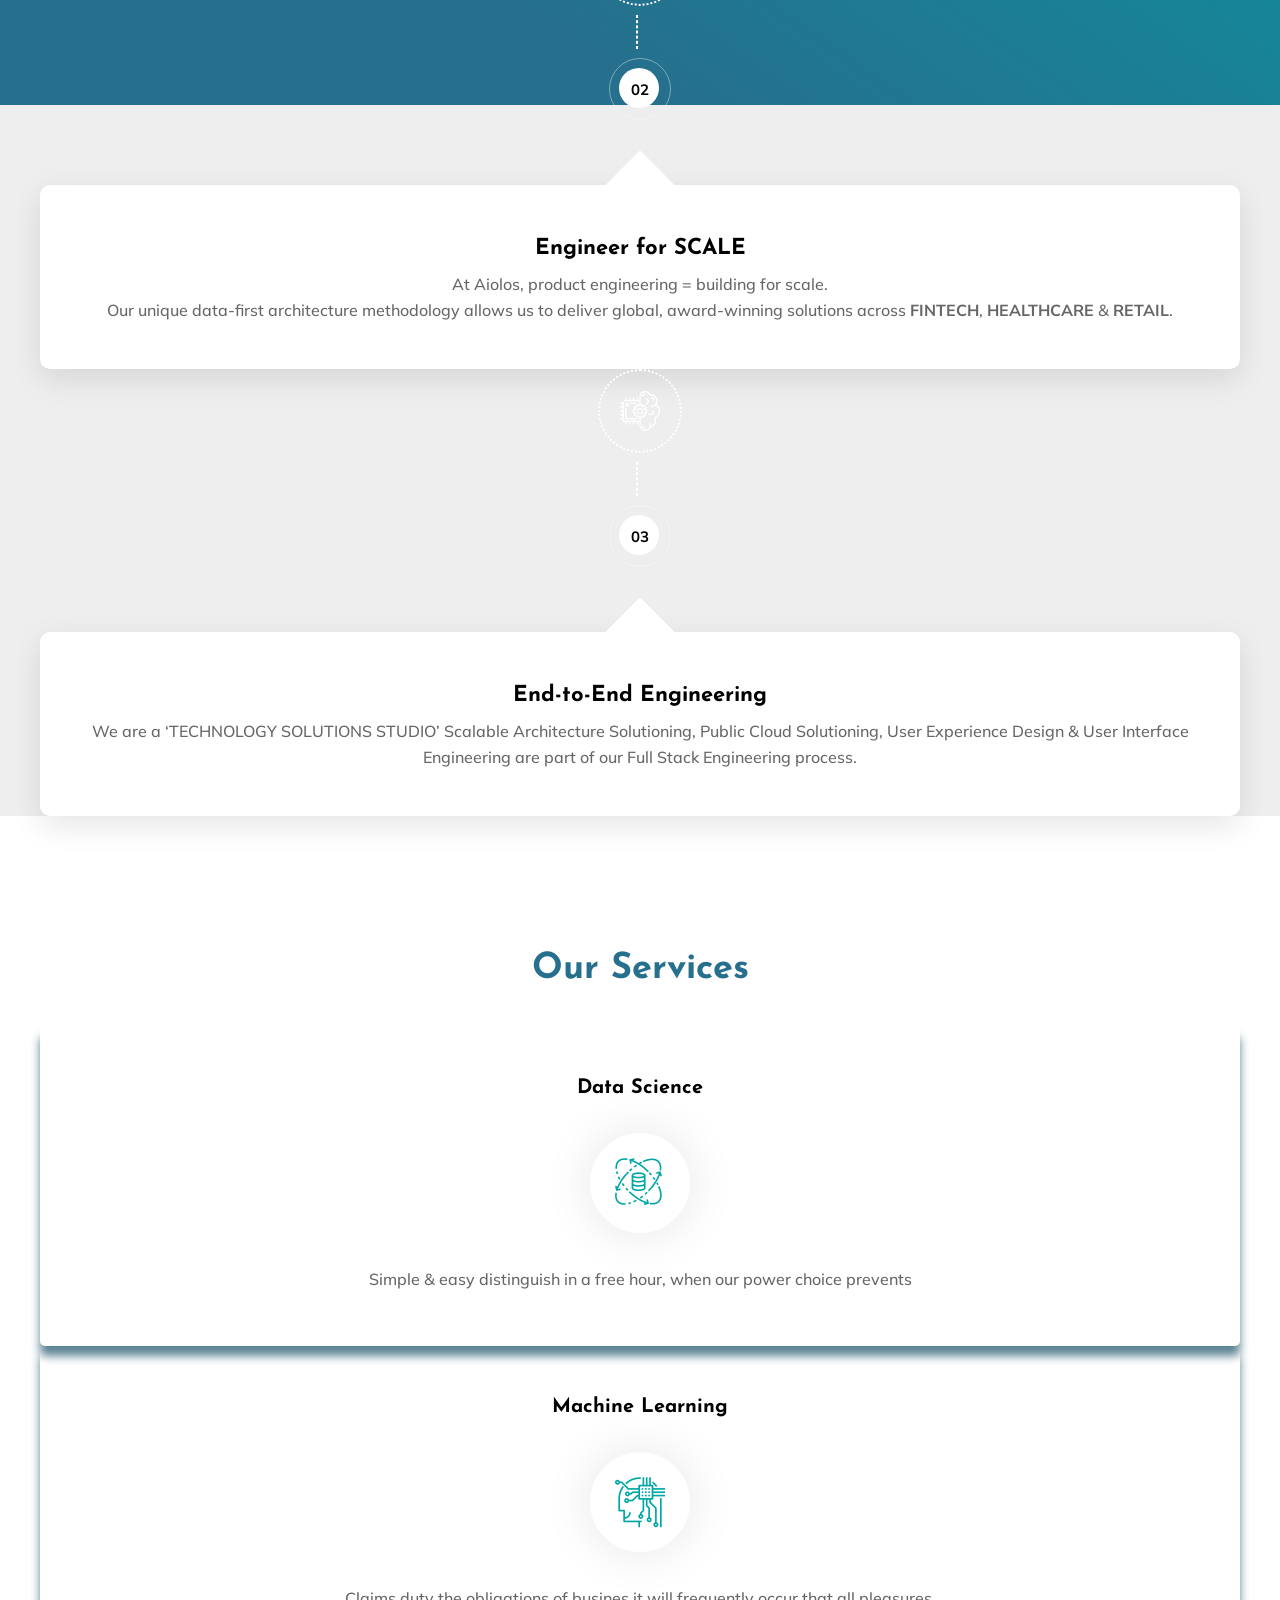
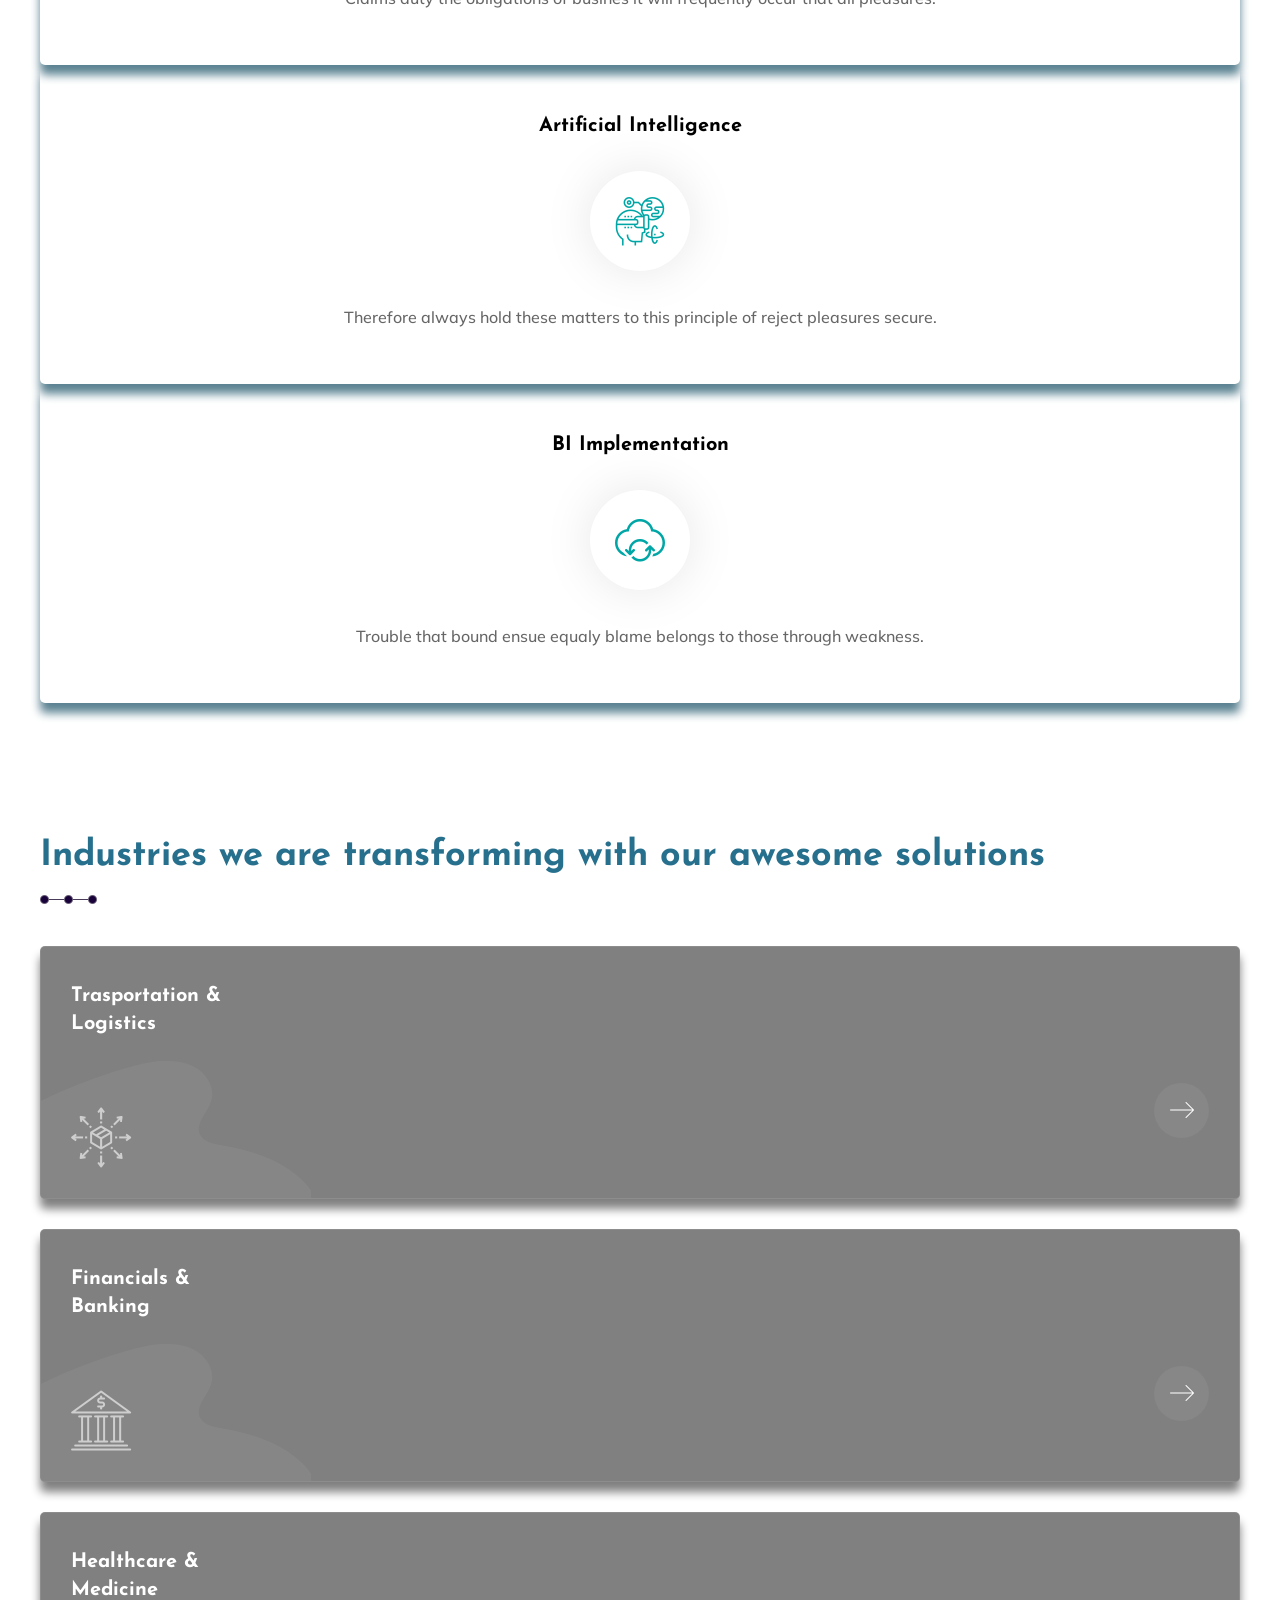
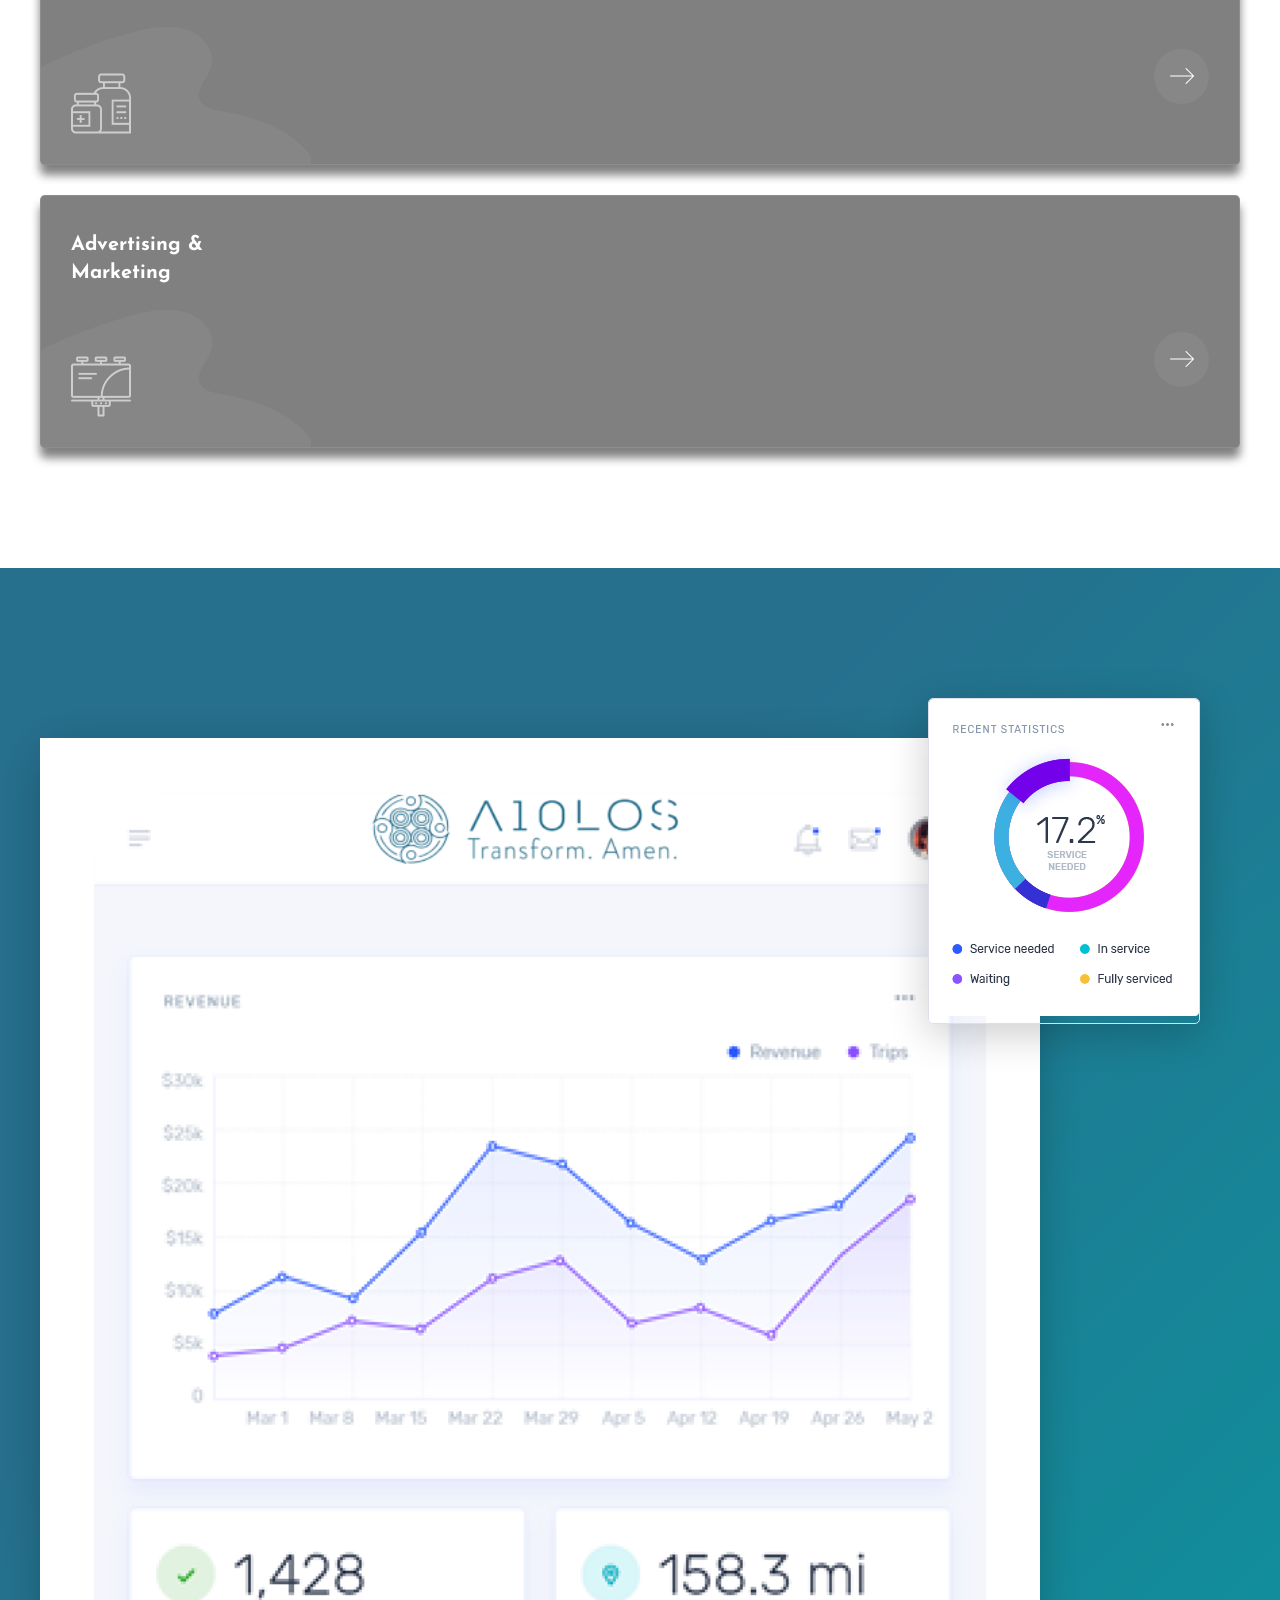
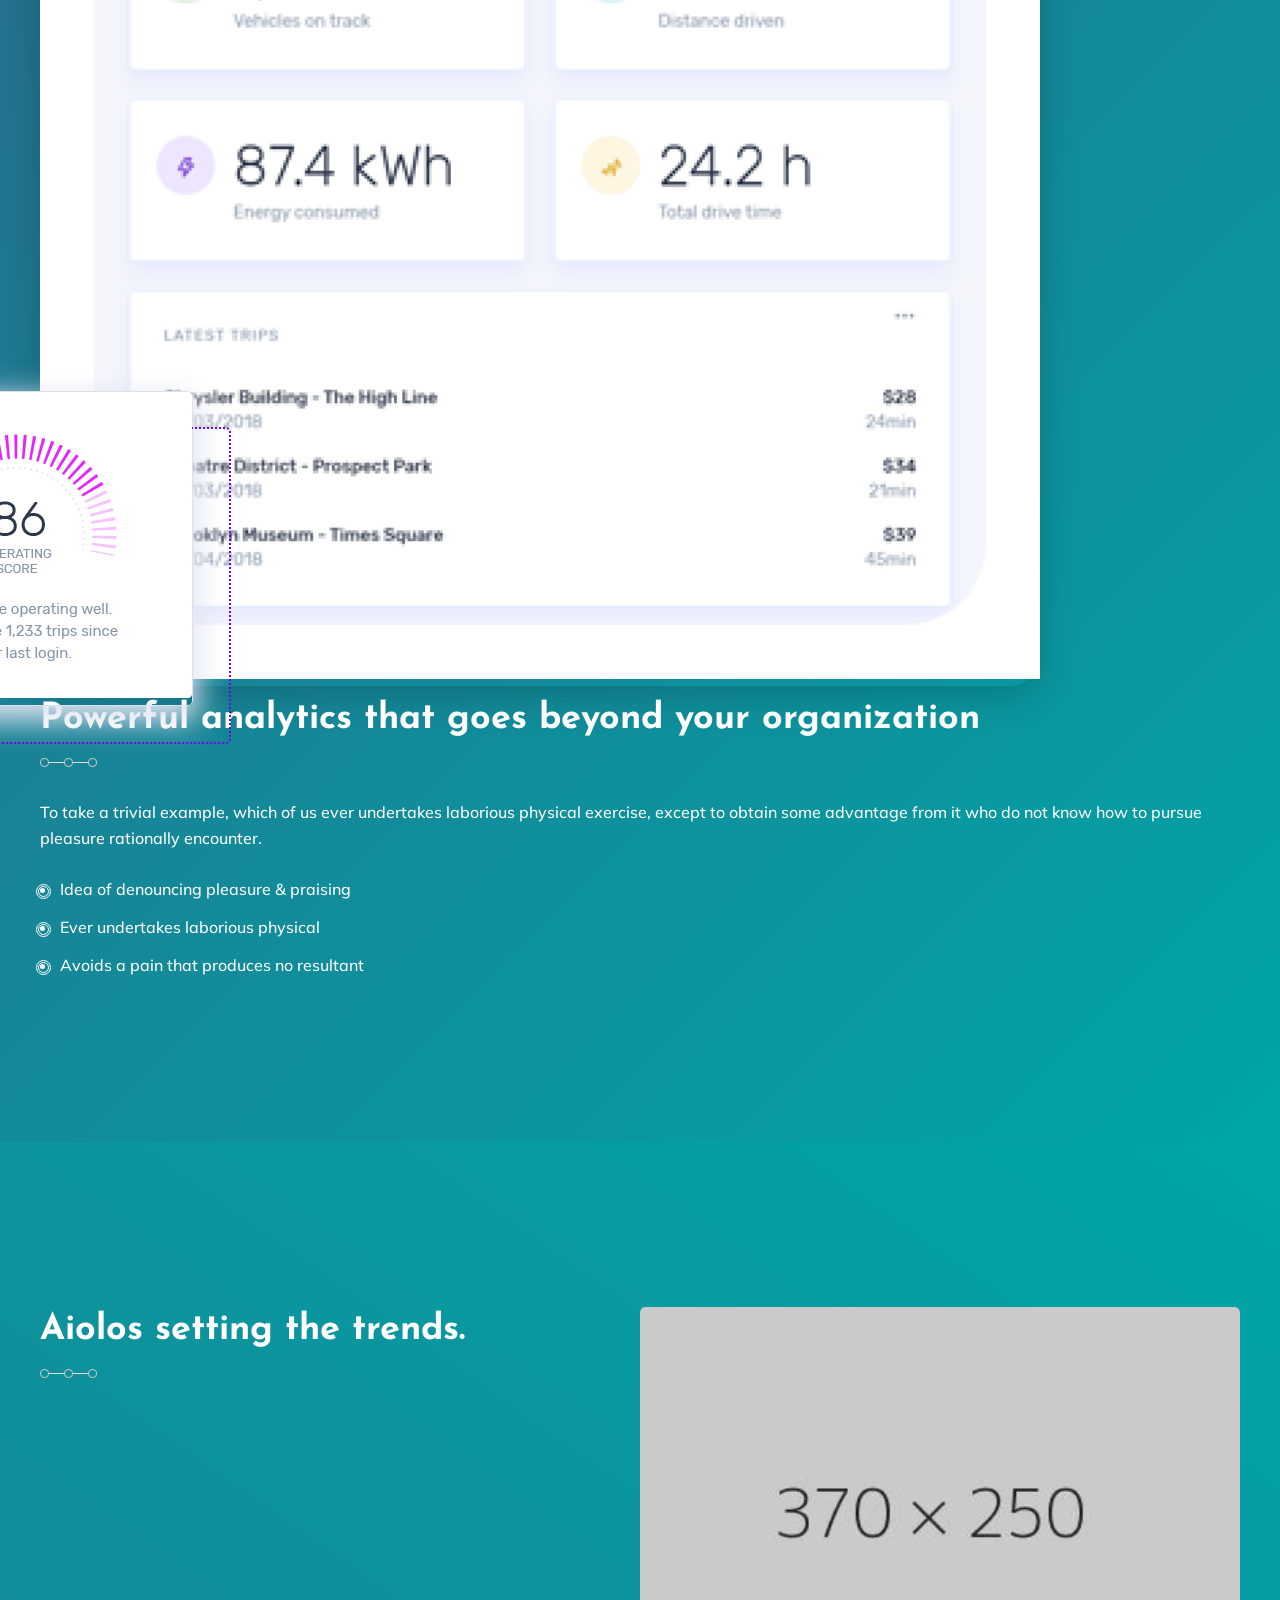
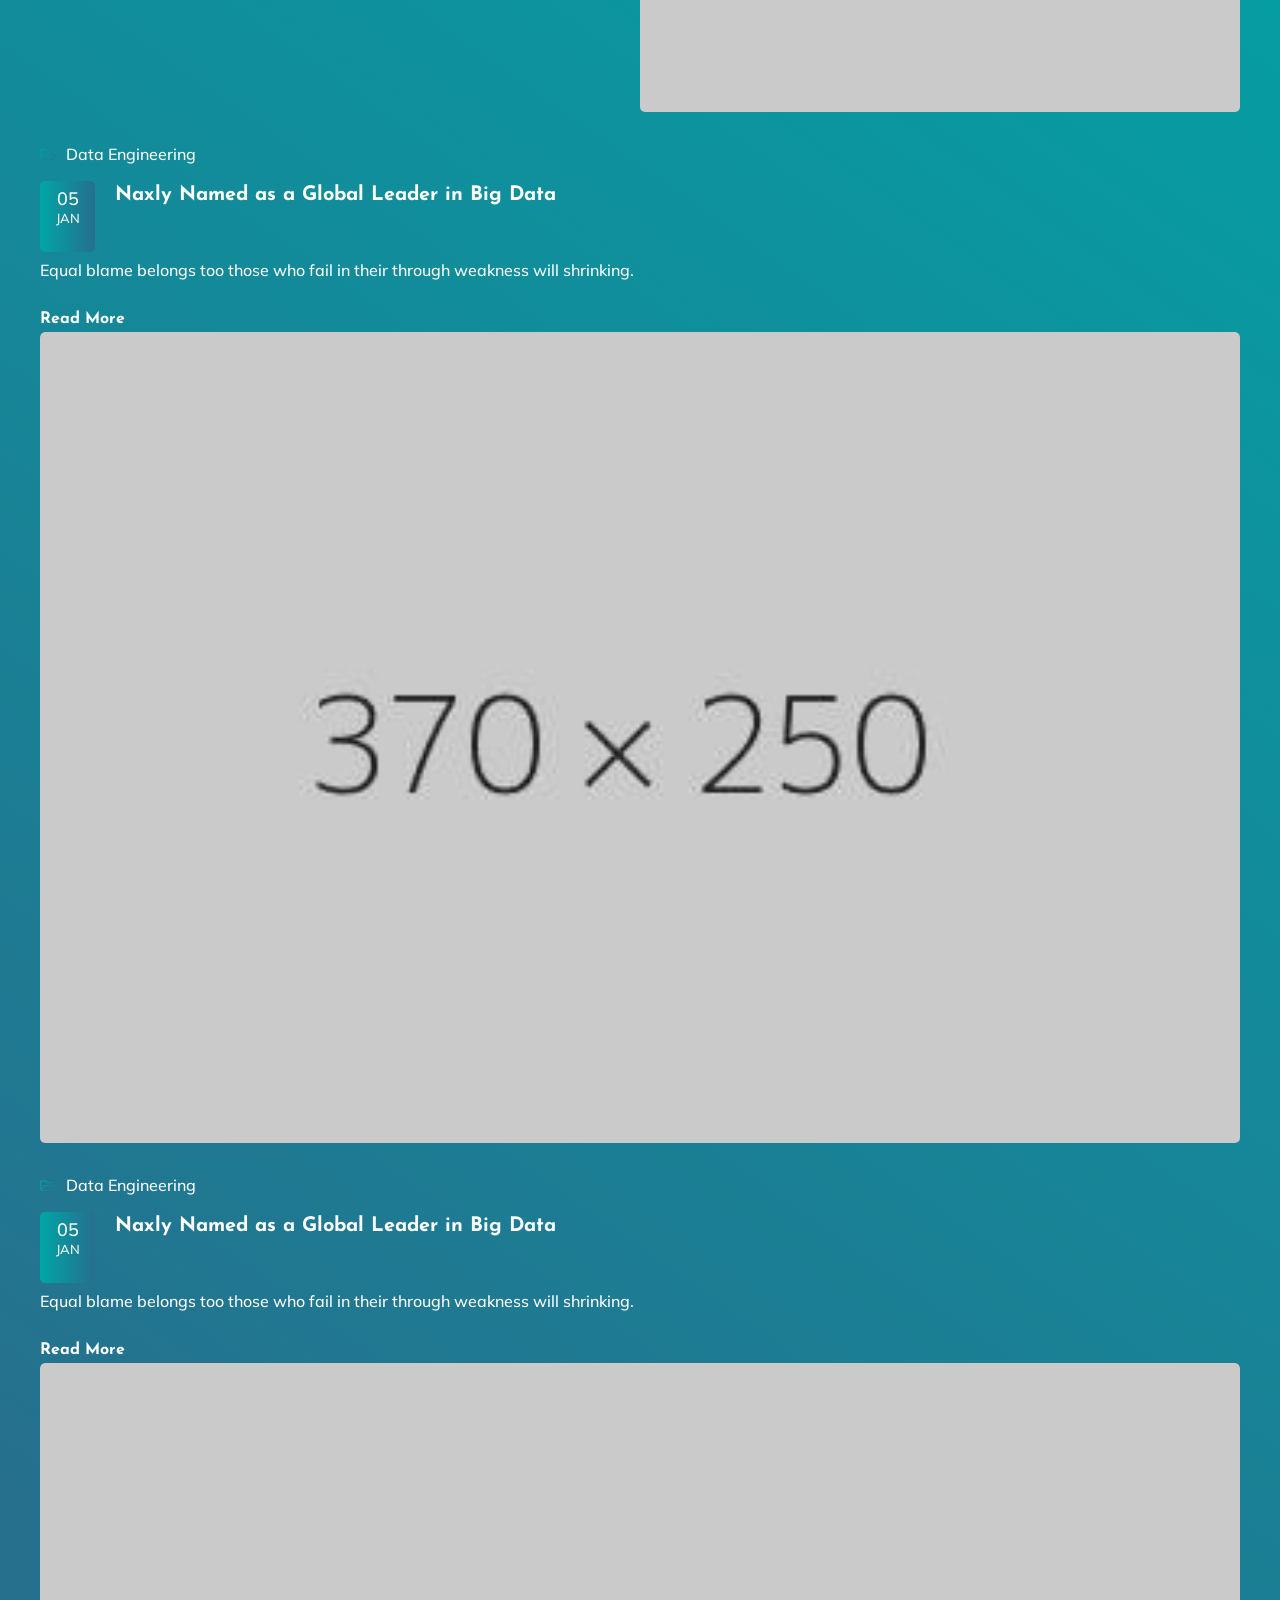
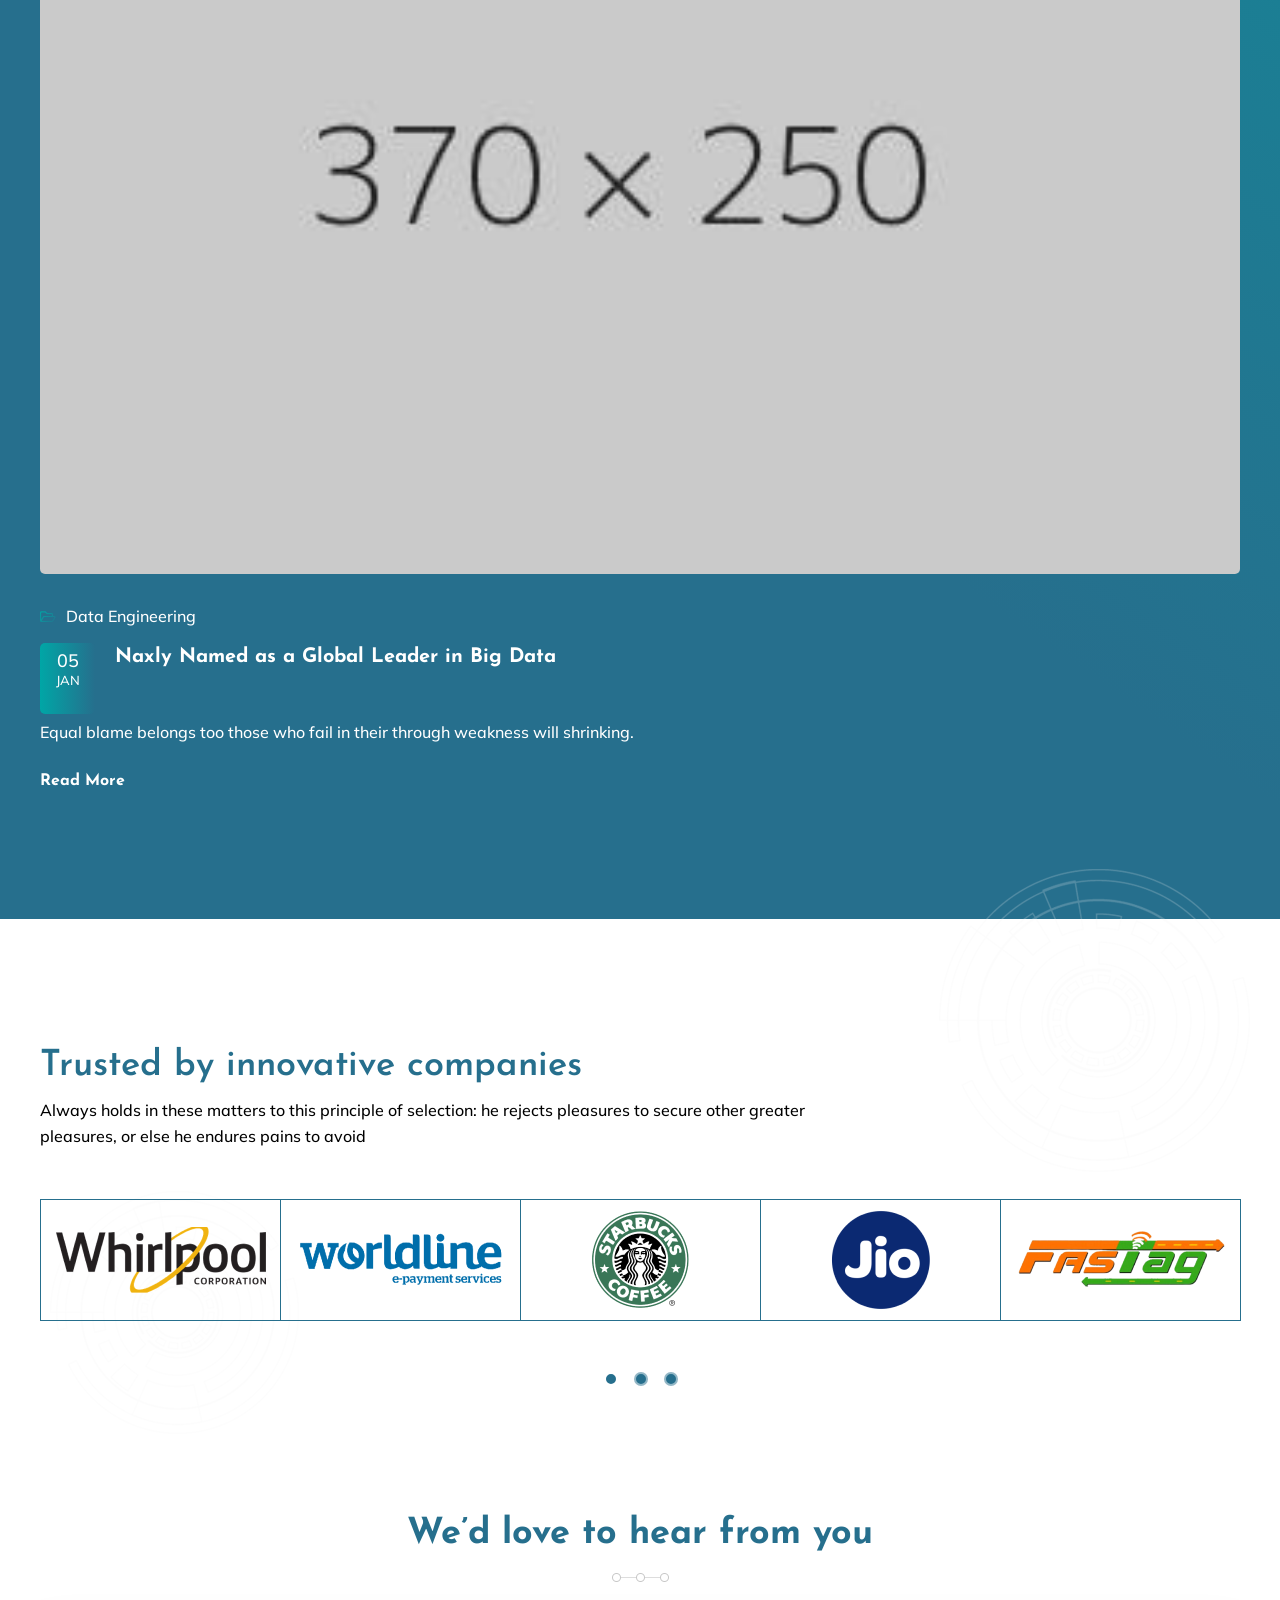
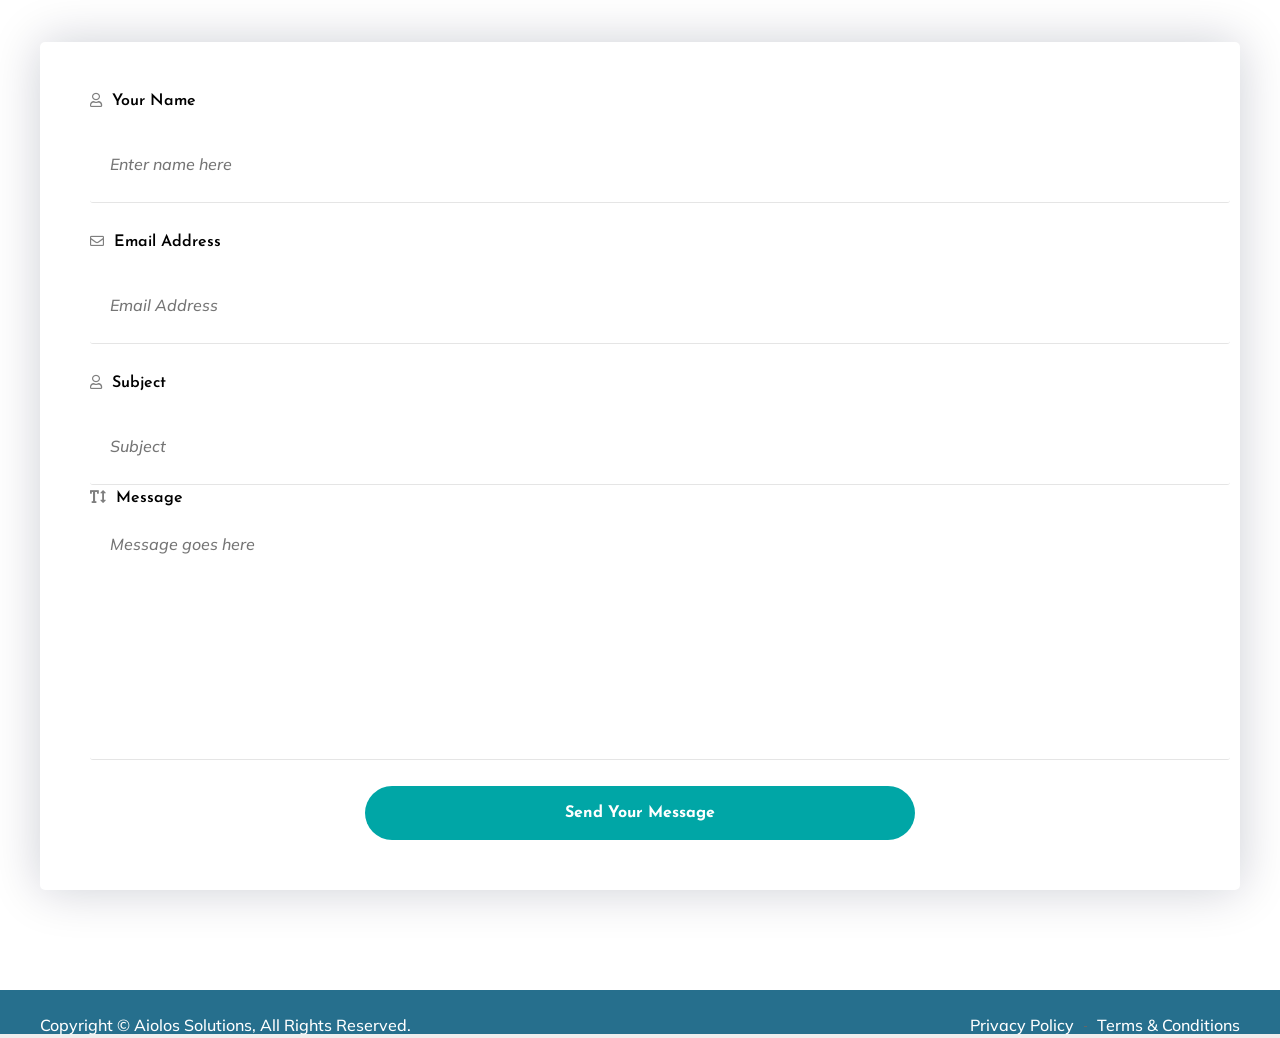
==== commit 49b3177e: "changes" ====
--- a/aiolos/index.html
+++ b/aiolos/index.html
@@ -38,7 +38,9 @@
     <div class="preloader">
         <div id="handle-preloader" class="handle-preloader">
             <div class="animation-preloader">
-                <div class="spinner"></div>
+                <div class="spinner">
+                    <img src="assets/images/shape/spinner.png">
+                </div>
                 <div class="txt-loading">
                     <span data-text-preloader="A" class="letters-loading">
                         A
@@ -66,14 +68,15 @@
 
     <!-- main header -->
     <header class="main-header style-one">
-        <div class="auto-container">
+        <div class="index_header">
             <div class="row clearfix">
-                <div class="col-lg-3 col-md-12 col-sm-12 logo-column">
+                <div class="col-lg-3 col-md-8 col-sm-8 logo-column">
                     <div class="logo-box">
-                        <figure class="logo"><a href="index.html"><img src="assets/images/logo.png" alt=""></a></figure>
-                    </div>
-                </div>
-                <div class="col-lg-9 col-md-12 col-sm-12 outer-column">
+                        <figure class="logo"><a href="index.html"><img class="aiolos_logo" src="assets/images/inverted_aiolos_2.png" alt=""></a></figure>
+                        <figure class="logo"><a href="index.html"><img class="aiolos_logo_mob" src="assets/images/logo.png" alt=""></a></figure>
+                    </div>
+                </div>
+                <div class="col-lg-9 col-md-4 col-sm-4 outer-column">
                     <div class="outer-box">
                         <div class="header-upper clearfix">
                             <div class="menu-area pull-right clearfix">
@@ -113,7 +116,7 @@
         <!--sticky Header-->
         <div class="sticky-header">
             <div class="auto-container clearfix">
-                <figure class="logo-box"><a href="index.html"><img src="assets/images/small-logo.png" alt=""></a></figure>
+                <figure class="logo-box sticky_logo"><a href="index.html"><img class="aiolos_sticky" src="assets/images/small-logo.png" alt=""></a></figure>
                 <div class="menu-area">
                     <nav class="main-menu clearfix">
                         <!--Keep This Empty / Menu will come through Javascript-->
@@ -158,7 +161,7 @@
 
     <!-- banner-section -->
     <section class="banner-style-five">
-        <div class="anim-icon">
+        <!-- <div class="anim-icon">
             <span class="icon icon-1" style="background-image: url(assets/images/icons/anim-icon-13.png);"></span>
             <span class="icon icon-2" style="background-image: url(assets/images/icons/anim-icon-13.png);"></span>
             <span class="icon icon-3 bg-color"></span>
@@ -170,13 +173,13 @@
             <span class="icon icon-9" style="background-image: url(assets/images/icons/anim-icon-14.png);"></span>
             <span class="icon icon-10" style="background-image: url(assets/images/icons/cloud-1.png);"></span>
             <span class="icon icon-11" style="background-image: url(assets/images/icons/cloud-2.png);"></span>
-        </div>
+        </div> -->
         <div class="pattern-layer">
-            <div class="pattern pattern-1" style="background-image: url(assets/images/shape/shape-32.png);"></div>
-            <div class="pattern pattern-2" style="background-image: url(assets/images/shape/shape-33.png);"></div>
-            <div class="pattern pattern-3" style="background-image: url(assets/images/shape/shape-34.png);"></div>
+            <!-- <div class="pattern pattern-1" style="background-image: url(assets/images/shape/shape-32.png);"></div> -->
+            <div class="pattern pattern-2" style="background-image: url(assets/images/shape/shape-33_2.png);"></div>
+            <!-- <div class="pattern pattern-3" style="background-image: url(assets/images/shape/shape-34.png);"></div>
             <div class="pattern pattern-4" style="background-image: url(assets/images/shape/shape-35.png);"></div>
-            <div class="pattern pattern-5" style="background-image: url(assets/images/shape/shape-36.png);"></div>
+            <div class="pattern pattern-5" style="background-image: url(assets/images/shape/shape-36.png);"></div> -->
         </div>
         <div class="image-layer">
             <figure class="image-1 float-bob-y"><img src="assets/images/banner/banner-5-1.png" alt=""></figure>
@@ -198,10 +201,10 @@
 
     <!-- porcess-style-three -->
     <section class="porcess-style-three">
-        <div class="pattern-layer" style="background-image: url(assets/images/shape/shape-42.png);"></div>
+        <div class="pattern-layer" style="background-image: linear-gradient(215deg, #00A6A6 0%, #266F8D 74%);"></div>
         <div class="auto-container">
             <div class="sec-title text-center light">
-                <p>Our Work Process</p>
+                <!-- <p>Our Work Process</p> -->
                 <h2>The Aiolos Approach</h2>
                 <div class="decor" style="background-image: url(assets/images/icons/decor-1.png);"></div>
             </div>
@@ -218,7 +221,8 @@
                                 <div class="count-box wow zoomIn animated" data-wow-delay="00ms" data-wow-duration="1500ms"><span>01</span></div>
                                 <div class="content-box wow slideInUp" data-wow-delay="00ms" data-wow-duration="1500ms">
                                     <h3><a href="index-2.html">Thought Leadership</a></h3>
-                                    <p>To take a trivial example, which idea of ever undertakes.</p>
+                                    <p>Our leadership team is a group of trendsetters and trailblazers who shape trends of the Digital industry
+                                    </p>
                                 </div>
                             </div>
                         </div>
@@ -233,7 +237,10 @@
                                 <div class="count-box wow zoomIn animated" data-wow-delay="200ms" data-wow-duration="1500ms"><span>02</span></div>
                                 <div class="content-box wow slideInUp" data-wow-delay="200ms" data-wow-duration="1500ms">
                                     <h3><a href="index-2.html">Engineer for SCALE</a></h3>
-                                    <p>Best every pleasure is too welcomed every pain avoided.</p>
+                                    <p>At Aiolos, product engineering = building for scale. </br>Our unique data-first architecture methodology 
+                                        allows us to deliver global, award-winning solutions across 
+                                       <b>FINTECH</b>, <b>HEALTHCARE</b> & <b>RETAIL</b>.
+                                        </p>
                                 </div>
                             </div>
                         </div>
@@ -247,7 +254,10 @@
                                 <div class="count-box wow zoomIn animated" data-wow-delay="400ms" data-wow-duration="1500ms"><span>03</span></div>
                                 <div class="content-box wow slideInUp" data-wow-delay="400ms" data-wow-duration="1500ms">
                                     <h3><a href="index-2.html">End-to-End Engineering</a></h3>
-                                    <p>Have to be repudiated annoyances accepted the wise.</p>
+                                    <p>We are a ‘TECHNOLOGY SOLUTIONS STUDIO’ 
+
+                                        Scalable Architecture Solutioning, Public Cloud Solutioning, User Experience Design & User Interface Engineering 
+                                        are part of our Full Stack Engineering process. </p>
                                 </div>
                             </div>
                         </div>
@@ -264,7 +274,7 @@
             <div class="sec-title text-center style-two">
                 <!-- <p>Whar</p> -->
                 <h2>Our Services</h2>
-                <div class="decor" style="background-image: url(assets/images/icons/decor-1.png);"></div>
+                <div class="decor" style="background-image:"></div>
             </div>
             <div class="row clearfix">
                 <div class="col-lg-3 col-md-6 col-sm-12 service-block">
@@ -321,17 +331,17 @@
     <!-- service-section end -->
     <!-- industries-section -->
     <section class="industries-section">
-        <div class="pattern-layer">
+        <!-- <div class="pattern-layer">
             <div class="pattern-1" style="background-image: url(assets/images/shape/shape-57.png);"></div>
             <div class="pattern-2" style="background-image: url(assets/images/shape/shape-58.png);"></div>
-        </div>
+        </div> -->
         <div class="auto-container">
             <div class="row clearfix">
                 <div class="col-lg-12 col-md-12 col-sm-12 content-column">
                     <div class="content-box">
                         <div class="sec-title text-left light">
-                            <p>Industries</p>
-                            <h2>Industries we are transforming with our awesome solutions</h2>
+                            <!-- <p>Industries</p> -->
+                            <h2 class="blue_text">Industries we are transforming with our awesome solutions</h2>
                             <div class="decor" style="background-image: url(assets/images/icons/decor-2.png);"></div>
                         </div>
                         <!-- <div class="btn-box"><a href="index.html" class="btn-style-four">View All Industries<span>+</span></a></div> -->
@@ -341,7 +351,7 @@
                     <div class="inner-box">
                         <div class="pattern-layer" style="background-image: url(assets/images/shape/shape-3.png);"></div>
                         <div class="inner">
-                            <span>Industry</span>
+                            <!-- <span>Industry</span> -->
                             <h4><a href="index.html">Trasportation &<br />Logistics</a></h4>
                             <div class="btn-box clearfix"><a href="index.html"><i class="flaticon-arrow"></i></a></div>
                             <div class="icon-box"><i class="flaticon-product"></i></div>
@@ -374,7 +384,7 @@
                     <div class="inner-box">
                         <div class="pattern-layer" style="background-image: url(assets/images/shape/shape-3.png);"></div>
                         <div class="inner">
-                            <span>Industry</span>
+                            <!-- <span>Industry</span> -->
                             <h4><a href="index.html">Financials &<br />Banking</a></h4>
                             <div class="btn-box clearfix"><a href="index.html"><i class="flaticon-arrow"></i></a></div>
                             <div class="icon-box"><i class="flaticon-bank"></i></div>
@@ -385,7 +395,7 @@
                     <div class="inner-box">
                         <div class="pattern-layer" style="background-image: url(assets/images/shape/shape-3.png);"></div>
                         <div class="inner">
-                            <span>Industry</span>
+                            <!-- <span>Industry</span> -->
                             <h4><a href="index.html">Healthcare &<br />Medicine</a></h4>
                             <div class="btn-box clearfix"><a href="index.html"><i class="flaticon-arrow"></i></a></div>
                             <div class="icon-box"><i class="flaticon-medicine"></i></div>
@@ -396,7 +406,7 @@
                     <div class="inner-box">
                         <div class="pattern-layer" style="background-image: url(assets/images/shape/shape-3.png);"></div>
                         <div class="inner">
-                            <span>Industry</span>
+                            <!-- <span>Industry</span> -->
                             <h4><a href="index.html">Advertising &<br />Marketing</a></h4>
                             <div class="btn-box clearfix"><a href="index.html"><i class="flaticon-arrow"></i></a></div>
                             <div class="icon-box"><i class="flaticon-billboard"></i></div>
@@ -417,8 +427,8 @@
                             <div class="image-box">
                                 <div class="pattern-layer rotate-me" style="background-image: url(assets/images/shape/shape-24.png);"></div>
                                 <figure class="image image-1"><img src="assets/images/resource/tab-2.png" alt=""></figure>
-                                <figure class="image image-2 wow slideInLeft" data-wow-delay="00ms" data-wow-duration="1500ms"><img src="assets/images/resource/screen-2.png" alt=""></figure>
-                                <figure class="image image-3 wow slideInLeft" data-wow-delay="00ms" data-wow-duration="1500ms"><img src="assets/images/resource/screen-3.png" alt=""></figure>
+                                <figure class="image image-2 wow slideInLeft mob_none" data-wow-delay="00ms" data-wow-duration="1500ms"><img src="assets/images/resource/screen-2.png" alt=""></figure>
+                                <figure class="image image-3 wow slideInLeft mob_none" data-wow-delay="00ms" data-wow-duration="1500ms"><img src="assets/images/resource/screen-3.png" alt=""></figure>
                             </div>
                         </div>
                     </div>
@@ -426,20 +436,20 @@
                         <div id="content_block_08">
                             <div class="content-box mt-10">
                                 <div class="sec-title text-left">
-                                    <p>ANALYTICS</p>
-                                    <h2>Powerful analytics that goes beyond your organization</h2>
+                                    <!-- <p>ANALYTICS</p> -->
+                                    <h2 class="white_text">Powerful analytics that goes beyond your organization</h2>
                                     <div class="decor" style="background-image: url(assets/images/icons/decor-1.png);"></div>
                                 </div>
-                                <div class="text">
-                                    <p>To take a trivial example, which of us ever undertakes laborious physical exercise, except to obtain some advantage from it who do not know how to pursue pleasure rationally encounter.</p>
-                                </div>
-                                <ul class="list-item clearfix">
-                                    <li><span class="dots"></span>Idea of denouncing pleasure & praising</li>
-                                    <li><span class="dots"></span>Ever undertakes laborious physical</li>
-                                    <li><span class="dots"></span>Avoids a pain that produces no resultant</li>
+                                <div class="text white_text">
+                                    <p class="white_text">To take a trivial example, which of us ever undertakes laborious physical exercise, except to obtain some advantage from it who do not know how to pursue pleasure rationally encounter.</p>
+                                </div>
+                                <ul class="list-item clearfix white_text">
+                                    <li class="white_text"><span class="dots white_dots"></span>Idea of denouncing pleasure & praising</li>
+                                    <li class="white_text"><span class="dots white_dots"></span>Ever undertakes laborious physical</li>
+                                    <li class="white_text"><span class="dots white_dots"></span>Avoids a pain that produces no resultant</li>
                                 </ul>
-                                <div class="btn-box"><a href="about.html" class="theme-btn style-nine">Read More</a></div>
-                                <div class="lower-text"><h6><i class="fas fa-angle-right"></i>What You Need? <a href="index-4.html">Meet Our Experts.</a></h6></div>
+                                <!-- <div class="btn-box"><a href="about.html" class="theme-btn style-nine">Read More</a></div> -->
+                                <!-- <div class="lower-text "><h6><i class="fas fa-angle-right"></i>Sounds interesting? Talk to <a href="index-4.html">Our Experts.</a></h6></div> -->
                             </div>
                         </div>
                     </div>
@@ -452,8 +462,8 @@
             <div class="auto-container">
                 <div class="upper-box clearfix mb-40">
                     <div class="sec-title text-left pull-left">
-                        <p>News & Updates</p>
-                        <h2>Aiolos in the news</h2>
+                        <!-- <p>News & Updates</p> -->
+                        <h2 class="white_text">Aiolos setting the trends.</h2>
                         <div class="decor" style="background-image: url(assets/images/icons/decor-1.png);"></div>
                     </div>
                     <!-- <div class="btn-box pull-right mt-60">
@@ -469,57 +479,57 @@
                                     <a href="assets/images/news/news-1.jpg" class="lightbox-image" data-fancybox="gallery"></a>
                                 </figure>
                                 <div class="lower-content">
-                                    <div class="file-box"><i class="far fa-folder-open"></i><p>Data Engineering</p></div>
+                                    <div class="file-box"><i class="far fa-folder-open"></i><p class="white_text">Data Engineering</p></div>
                                     <div class="title-box">
-                                        <div class="post-date"><p>05</p><span>Jan</span></div>
-                                        <h4><a href="blog-details.html">Naxly Named as a Global Leader in Big Data</a></h4>
+                                        <div class="post-date"><p class="white_text">05</p><span>Jan</span></div>
+                                        <h4 ><a href="blog-details.html" class="white_text">Naxly Named as a Global Leader in Big Data</a></h4>
                                     </div>
                                     <div class="text">
-                                        <p>Equal blame belongs too those who fail in their through weakness will shrinking.</p>
-                                    </div>
-                                    <div class="link"><a href="blog-details.html"><i class="flaticon-next"></i>Read More</a></div>
+                                        <p class="white_text">Equal blame belongs too those who fail in their through weakness will shrinking.</p>
+                                    </div>
+                                    <div class="link"><a href="blog-details.html" class="white_text"><i class="flaticon-next"></i>Read More</a></div>
                                 </div>
                             </div>
                         </div>
                     </div>
                     <div class="col-lg-4 col-md-6 col-sm-12 news-block">
-                        <div class="news-block-one wow fadeInUp" data-wow-delay="300ms" data-wow-duration="1500ms">
+                        <div class="news-block-one wow fadeInUp" data-wow-delay="00ms" data-wow-duration="1500ms">
                             <div class="inner-box">
                                 <figure class="image-box">
-                                    <img src="assets/images/news/news-2.jpg" alt="">
-                                    <a href="assets/images/news/news-2.jpg" class="lightbox-image" data-fancybox="gallery"></a>
+                                    <img src="assets/images/news/news-1.jpg" alt="">
+                                    <a href="assets/images/news/news-1.jpg" class="lightbox-image" data-fancybox="gallery"></a>
                                 </figure>
                                 <div class="lower-content">
-                                    <div class="file-box"><i class="far fa-folder-open"></i><p>ML Consulting</p></div>
+                                    <div class="file-box"><i class="far fa-folder-open"></i><p class="white_text">Data Engineering</p></div>
                                     <div class="title-box">
-                                        <div class="post-date"><p>01</p><span>Jan</span></div>
-                                        <h4><a href="blog-details.html">The Current State of Artificial Intelligence Infographic.</a></h4>
+                                        <div class="post-date"><p class="white_text">05</p><span>Jan</span></div>
+                                        <h4 ><a href="blog-details.html" class="white_text">Naxly Named as a Global Leader in Big Data</a></h4>
                                     </div>
                                     <div class="text">
-                                        <p>When our power choice untrammelled and then prevents our being able pleasure.</p>
-                                    </div>
-                                    <div class="link"><a href="blog-details.html"><i class="flaticon-next"></i>Read More</a></div>
+                                        <p class="white_text">Equal blame belongs too those who fail in their through weakness will shrinking.</p>
+                                    </div>
+                                    <div class="link"><a href="blog-details.html" class="white_text"><i class="flaticon-next"></i>Read More</a></div>
                                 </div>
                             </div>
                         </div>
                     </div>
                     <div class="col-lg-4 col-md-6 col-sm-12 news-block">
-                        <div class="news-block-one wow fadeInUp" data-wow-delay="600ms" data-wow-duration="1500ms">
+                        <div class="news-block-one wow fadeInUp" data-wow-delay="00ms" data-wow-duration="1500ms">
                             <div class="inner-box">
                                 <figure class="image-box">
-                                    <img src="assets/images/news/news-3.jpg" alt="">
-                                    <a href="assets/images/news/news-3.jpg" class="lightbox-image" data-fancybox="gallery"></a>
+                                    <img src="assets/images/news/news-1.jpg" alt="">
+                                    <a href="assets/images/news/news-1.jpg" class="lightbox-image" data-fancybox="gallery"></a>
                                 </figure>
                                 <div class="lower-content">
-                                    <div class="file-box"><i class="far fa-folder-open"></i><p>Data Strategy</p></div>
+                                    <div class="file-box"><i class="far fa-folder-open"></i><p class="white_text">Data Engineering</p></div>
                                     <div class="title-box">
-                                        <div class="post-date"><p>25</p><span>Dec</span></div>
-                                        <h4><a href="blog-details.html">Naxly as the Winners in Global Agency Awards</a></h4>
+                                        <div class="post-date"><p class="white_text">05</p><span>Jan</span></div>
+                                        <h4 ><a href="blog-details.html" class="white_text">Naxly Named as a Global Leader in Big Data</a></h4>
                                     </div>
                                     <div class="text">
-                                        <p>Obligations of business it will frequently occur that pleasures have to be repudiated.</p>
-                                    </div>
-                                    <div class="link"><a href="blog-details.html"><i class="flaticon-next"></i>Read More</a></div>
+                                        <p class="white_text">Equal blame belongs too those who fail in their through weakness will shrinking.</p>
+                                    </div>
+                                    <div class="link"><a href="blog-details.html" class="white_text"><i class="flaticon-next"></i>Read More</a></div>
                                 </div>
                             </div>
                         </div>
@@ -537,36 +547,36 @@
             </div>
             <div class="auto-container">
                 <div class="title-inner">
-                    <h2>Trusted by innovative companies</h2>
-                    <p>Always holds in these matters to this principle of selection: he rejects pleasures to secure other greater<br />pleasures, or else he endures pains to avoid</p>
+                    <h2 class="blue_text">Trusted by innovative companies</h2>
+                    <p class="black_text">Always holds in these matters to this principle of selection: he rejects pleasures to secure other greater<br />pleasures, or else he endures pains to avoid</p>
                 </div>
                 <div class="clients-carousel owl-carousel owl-theme owl-nav-none">
-                    <figure class="logo-box"><a href="index.html"><img src="assets/images/clients/clients-logo-1.png" alt=""></a></figure>
-                    <figure class="logo-box"><a href="index.html"><img src="assets/images/clients/clients-logo-2.png" alt=""></a></figure>
-                    <figure class="logo-box"><a href="index.html"><img src="assets/images/clients/clients-logo-3.png" alt=""></a></figure>
-                    <figure class="logo-box"><a href="index.html"><img src="assets/images/clients/clients-logo-4.png" alt=""></a></figure>
-                    <figure class="logo-box"><a href="index.html"><img src="assets/images/clients/clients-logo-5.png" alt=""></a></figure>
-                    <figure class="logo-box"><a href="index.html"><img src="assets/images/clients/clients-logo-1.png" alt=""></a></figure>
-                    <figure class="logo-box"><a href="index.html"><img src="assets/images/clients/clients-logo-2.png" alt=""></a></figure>
-                    <figure class="logo-box"><a href="index.html"><img src="assets/images/clients/clients-logo-3.png" alt=""></a></figure>
-                    <figure class="logo-box"><a href="index.html"><img src="assets/images/clients/clients-logo-4.png" alt=""></a></figure>
-                    <figure class="logo-box"><a href="index.html"><img src="assets/images/clients/clients-logo-5.png" alt=""></a></figure>
-                    <figure class="logo-box"><a href="index.html"><img src="assets/images/clients/clients-logo-1.png" alt=""></a></figure>
-                    <figure class="logo-box"><a href="index.html"><img src="assets/images/clients/clients-logo-2.png" alt=""></a></figure>
-                    <figure class="logo-box"><a href="index.html"><img src="assets/images/clients/clients-logo-3.png" alt=""></a></figure>
-                    <figure class="logo-box"><a href="index.html"><img src="assets/images/clients/clients-logo-4.png" alt=""></a></figure>
-                    <figure class="logo-box"><a href="index.html"><img src="assets/images/clients/clients-logo-5.png" alt=""></a></figure>
+                    <figure class="logo-box"><a href="index.html"><img src="assets/images/clients/mastercard.png" alt=""></a></figure>
+                    <figure class="logo-box"><a href="index.html"><img src="assets/images/clients/whirpool.png" alt=""></a></figure>
+                    <figure class="logo-box"><a href="index.html"><img src="assets/images/clients/worldline.png" alt=""></a></figure>
+                    <figure class="logo-box"><a href="index.html"><img src="assets/images/clients/starbucks.png" alt=""></a></figure>
+                    <figure class="logo-box"><a href="index.html"><img src="assets/images/clients/jio.png" alt=""></a></figure>
+                    <figure class="logo-box"><a href="index.html"><img src="assets/images/clients/fastag.png" alt=""></a></figure>
+                    <figure class="logo-box"><a href="index.html"><img src="assets/images/clients/bath&body.png" alt=""></a></figure>
+                    <figure class="logo-box"><a href="index.html"><img src="assets/images/clients/bridgeweave.png" alt=""></a></figure>
+                    <figure class="logo-box"><a href="index.html"><img src="assets/images/clients/burgan.png" alt=""></a></figure>
+                    <figure class="logo-box"><a href="index.html"><img src="assets/images/clients/daman.png" alt=""></a></figure>
+                    <figure class="logo-box"><a href="index.html"><img src="assets/images/clients/kathmandu.png" alt=""></a></figure>
+                    <figure class="logo-box"><a href="index.html"><img src="assets/images/clients/wellness.png" alt=""></a></figure>
+                    <figure class="logo-box"><a href="index.html"><img src="assets/images/clients/natures_basket.png" alt=""></a></figure>
+                    <figure class="logo-box"><a href="index.html"><img src="assets/images/clients/ceat.png" alt=""></a></figure>
+                    <figure class="logo-box"><a href="index.html"><img src="assets/images/clients/agrecord." alt=""></a></figure>
                 </div>
             </div>
     </section>
     <!-- clients-section end -->
     <!-- contact-section -->
     <section class="contact-section style-two">
-        <figure class="image-layer float-bob-y"><img src="assets/images/resource/rocket-1.png" alt=""></figure>
+        <!-- <figure class="image-layer float-bob-y"><img src="assets/images/resource/rocket-1.png" alt=""></figure> -->
         <div class="auto-container">
             <div class="sec-title text-center mb-60">
-                <p>Send Message</p>
-                <h2>We’d love to hear from you</h2>
+                <!-- <p>Send Message</p> -->
+                <h2 class="blue_text">We’d love to hear from you</h2>
                 <div class="decor" style="background-image: url(assets/images/icons/decor-1.png);"></div>
             </div>
             <div class="content-column">
--- a/aiolos/assets/css/global.css
+++ b/aiolos/assets/css/global.css
@@ -233,7 +233,7 @@
 }
 
 .handle-preloader .animation-preloader .spinner{
-  animation: spinner 1s infinite linear;
+  animation: spinner 4s infinite linear;
   border-radius: 50%;
   height: 170px;
   margin: 0 auto 45px auto;
@@ -660,12 +660,36 @@
 }
 
 .sec-title.style-two h2{
-	color: #040535;
+	color: #266F8D;
 }
 
 .sec-title.light p,
 .sec-title.light h2{
 	color: #fff;
+}
+.blue_text
+{
+  color: #266F8D!important;
+}
+.white_text
+{
+  color: #fff!important;
+}
+.black_text
+{
+  color: black!important;
+}
+.white_dots
+{
+  background: #fff!important;
+}
+.white_dots:before
+{
+  border:1px solid #fff!important;
+}
+.white_dots:after
+{
+  border:1px solid #fff!important;
 }
 
 .sec-title .decor{
--- a/aiolos/assets/css/header.css
+++ b/aiolos/assets/css/header.css
@@ -203,7 +203,7 @@
   font-weight:700;
   font-size:16px;
   font-family: 'Muli', sans-serif;
-  color:#1d165c;
+  color:black;
   border-bottom: 1px solid #e5e5e5;
   text-align: left;
   transition:all 500ms ease;
@@ -300,7 +300,7 @@
   font-size:16px;
   font-family: 'Muli', sans-serif;
   text-transform:capitalize;
-  color:#1d165c;
+  color:black;
   text-align: left;
   transition:all 500ms ease;
   -moz-transition:all 500ms ease;
@@ -449,7 +449,7 @@
   font-weight:700;
   opacity:1;
   font-family: 'Muli', sans-serif;
-  color: #1d165c;
+  color: black;
   padding: 0px;
   z-index:1;
   -webkit-transition:all 500ms ease;
@@ -768,7 +768,7 @@
 .sticky-header .logo-box{
   position: relative;
   float: left;
-  padding: 21px 0px 14px 0px !important;
+  padding: 15px 0px 14px 0px !important;
   border: none !important;
 }
 
@@ -825,15 +825,15 @@
 }
 
 .main-header.style-three .sticky-header .main-menu .navigation li.dropdown .megamenu li a{
-  color: #1d165c;
+  color: black;
 }
 
 .main-header.style-three .sticky-header .main-menu .navigation > li > ul > li > ul > li > a{
-  color: #1d165c;
+  color: black;
 }
 
 .main-header.style-three .sticky-header .main-menu .navigation > li > ul > li > a{
-  color: #1d165c;
+  color: black;
 }
 
 .main-header.style-three .sticky-header .logo-box{
@@ -893,7 +893,7 @@
 }
 
 .main-header.style-five .sticky-header .search-box-outer .search-toggler{
-  color: #1d165c;
+  color: black;
 }
 
 .main-header.style-five .sticky-header .search-box-outer .search-btn:before{
@@ -1489,7 +1489,7 @@
   position: relative;
   display: inline-block;
   font-size: 16px;
-  color: #1d165c;
+  color: black;
   font-family: 'Josefin Sans', sans-serif;
   font-weight: 600;
 }
@@ -1504,7 +1504,7 @@
 }
 
 .main-header.style-four .search-box-outer .search-toggler{
-  color: #1d165c;
+  color: black;
 }
 
 .main-header.style-four .header-top .info-box li{
@@ -1544,7 +1544,7 @@
   display: inline-block;
   font-size: 16px;
   font-family: 'Josefin Sans', sans-serif;
-  color: #1d165c;
+  color: black;
   font-weight: 600;
 }
 
@@ -1649,7 +1649,7 @@
 }
 
 .main-header.style-four .main-menu .navigation li.dropdown .dropdown-btn{
-  color: #1d165c;
+  color: black;
   top: 40px;
 }
 
@@ -1669,11 +1669,11 @@
 }
 
 .main-header.style-five .main-menu .navigation > li > a{
-  color: #1d165c;
+  color: black;
 }
 
 .main-header.style-five .main-menu .navigation li.dropdown .dropdown-btn{
-  color: #1d165c;
+  color: black;
 }
 
 .main-header.style-five .main-menu .navigation > li.current > a, 
@@ -1756,7 +1756,7 @@
   position: relative;
   display: inline-block;
   text-align: center;
-  border: 1px solid rgba(255,255,255,0.1);
+  /* border: 1px solid rgba(255,255,255,0.1); */
   border-top: none !important;
   padding: 35px 18.5px;
 }
--- a/aiolos/assets/css/color.css
+++ b/aiolos/assets/css/color.css
@@ -12,11 +12,11 @@
 }
 
 .industries-section{
-	background: #18003a;
+	background: white;
 }
 
 .industries-section .inner-box{
-	background: #18003a;
+	background: gray;
 }
 
 .main-header .language .lang-dropdown{
@@ -65,7 +65,7 @@
 }
 
 .theme-btn.style-three{
-	color: #1d165c !important;
+	color: black !important;
 	border: 1px solid #00A6A6;	
 }
 
@@ -112,11 +112,11 @@
 }
 
 h1,h2,h3,h4,h5,h6{
-	color: #1d165c;
+	color: black;
 }
 
 h4 a{
-	color: #1d165c;
+	color: black;
 }
 
 h4 a:hover{
@@ -168,7 +168,7 @@
 }
 
 .work-block-one .inner-box .icon-box .count{
-	color: #1d165c;
+	color: black;
 }
 
 .work-block-one .inner-box .icon-box .count:before{
@@ -180,11 +180,11 @@
 }
 
 .industries-section .inner-box:hover .btn-box a{
-	color: #f92f71;
+	color: #266F8D;
 }
 
 .industries-section .inner-box:hover .icon-box{
-	color: #fa3e66;
+	color: #266F8D;
 }
 
 .btn-style-four:before{
@@ -192,7 +192,7 @@
 }
 
 .btn-style-four{
-	color: #1d165c;
+	color: black;
 }
 
 .btn-style-four:hover{
@@ -200,7 +200,7 @@
 }
 
 #content_block_02 .content-box .inner-box .progress-box .count-text{
-	color:#1d165c;
+	color:black;
 }
 
 #content_block_02 .content-box .inner-box .progress-box .icon-box{
@@ -237,7 +237,7 @@
 }
 
 .counter-block-one .inner-box .count-outer{
-	color: #1d165c;
+	color: black;
 }
 
 .news-block-one .inner-box .image-box:before{
@@ -257,7 +257,7 @@
 }
 
 .sticky-header .main-menu .navigation > li > a{
-  color: #1d165c;
+  color: black;
 }
 
 .main-footer .widget-section .about-widget .widget-content .subscribe-box .form-group input:focus{
@@ -390,7 +390,7 @@
 }
 
 .case-block-two .inner-box .image-box .client-box span{
-	color: #1d165c;
+	color: black;
 }
 
 .case-style-two .owl-theme .owl-dots .owl-dot.active span,
@@ -499,7 +499,7 @@
 }
 
 .banner-style-three .content-box h1{
-	color: #1d165c;
+	color: black;
 }
 
 .technology-block-one .inner-box .icon-box i{
@@ -559,7 +559,7 @@
 }
 
 .pricing-block-one .pricing-table .table-header .header-lower p{
-	color: #1d165c;
+	color: black;
 }
 
 .pricing-block-one.active-block .pricing-table .table-header{
@@ -583,7 +583,7 @@
 }
 
 .news-section.style-three .news-block-one .inner-box .lower-content .link a i{
-	color: #dc316e;
+	color: white;
 }
 
 .news-section.style-three .news-block-one .inner-box .lower-content .link a:hover{
@@ -792,11 +792,11 @@
 }
 
 .banner-style-five .content-box a:hover{
-	color: #ff6629;
+	font-weight: 800;
 }
 
 .banner-style-five .anim-icon .icon.bg-color{
-	background: -webkit-linear-gradient(0deg, #c1acf3, #eed4ca 100%);
+	background: -webkit-linear-gradient(0deg, white, #00A6A6 100%);
 }
 
 h3 a:hover{
@@ -1455,6 +1455,5 @@
 }
 
 .handle-preloader .animation-preloader .spinner{
-	border: 3px solid #266F8D;
-    border-top-color: #00A6A6; 
+	
 }
--- a/aiolos/assets/css/style.css
+++ b/aiolos/assets/css/style.css
@@ -260,6 +260,7 @@
 .service-section{
 	position: relative;
 	padding: 40px 0px 70px 0px;
+	background-color: white;
 }
 
 .service-block-one .inner-box{
@@ -270,6 +271,7 @@
 	padding: 46px 20px 54px 20px;
 	border-radius: 5px;
 	transition: all 900ms ease;
+	box-shadow: 0px 10px 10px rgb(92, 131, 146);
 }
 
 .service-block-one .inner-box:hover{
@@ -751,7 +753,7 @@
 
 .industries-section{
 	position: relative;
-	padding: 125px 0px 90px 0px;
+	padding: 0px 0px 90px 0px;
 }
 
 .industries-section .pattern-layer .pattern-1{
@@ -788,10 +790,12 @@
 	margin-bottom: 30px;
 	border-radius: 5px;
 	transition: all 500ms ease;
+	box-shadow: 0 10px 10px grey;
 }
 
 .industries-section .inner-box:hover{
-	box-shadow: 0 20px 30px rgba(250, 59, 103, 0.4);
+	box-shadow: 0 20px 30px #00A6A6;
+	border: 1px solid #00A6A6;
 }
 
 .industries-section .inner-box:before{
@@ -1444,7 +1448,7 @@
 
 .clients-section{
 	position: relative;
-	background: #266F8D;
+	background: white;
 	padding: 125px 0px 190px 0px;
 }
 
@@ -1493,7 +1497,7 @@
 .clients-section .clients-carousel{
 	position: relative;
 	display: block;
-	border: 1px solid rgba(255, 255, 255, 0.3);
+	border: 1px solid #266F8D;
 	border-right: none;
 }
 
@@ -1501,7 +1505,7 @@
 	position: relative;
 	border-right: none;
 	height: 120px;
-	border-right: 1px solid rgba(255, 255, 255, 0.3);
+	border-right: 1px solid #266F8D;
 	display: flex;
 	text-align: center;
 	vertical-align: center;
@@ -1539,7 +1543,7 @@
 	height: 10px;
 	border: 2px solid rgba(255, 255, 255, 0.5);
 	border-radius: 50%;
-	background: transparent;
+	background: #266F8D;
 	cursor: pointer;
 	margin: 0px 8px;
 	transition: all 500ms ease;
@@ -3046,6 +3050,7 @@
 .news-section.style-two{
 	position: relative;
 	padding: 125px 0px;
+	background-image: linear-gradient(215deg, #00A6A6 0%, #266F8D 74%);
 }
 
 .news-section.home-boxed{
@@ -4127,7 +4132,7 @@
 	font-size: 16px;
 	font-weight: 700;
 	font-family: 'Josefin Sans', sans-serif;
-	color: #1d165c;
+	color: black;
 }
 
 .case-style-three .case-block-two .inner-box .lower-content .link a:hover{
@@ -5002,7 +5007,7 @@
 
 .service-block-three .inner-box h3 a{
 	display: inline-block;
-	color: #1d165c;
+	color: black;
 }
 
 .service-block-three .inner-box h3 a:hover{
@@ -5034,7 +5039,7 @@
 	font-size: 16px;
 	font-family: 'Josefin Sans', sans-serif;
 	font-weight: 700;
-	color: #1d165c;
+	color: black;
 }
 
 .service-block-three .inner-box .link a i{
@@ -5224,6 +5229,7 @@
 .about-style-four{
 	position: relative;
 	padding: 170px 0px 130px 0px;
+	background-image: linear-gradient(315deg, #00A6A6 0%, #266F8D 74%);
 }
 
 .about-style-four .pattern-layer{
@@ -5358,7 +5364,7 @@
 	display: block;
 	font-size: 16px;
 	font-weight: 700;
-	color: #1d165c;
+	color: black;
 	padding-left: 15px;
 	z-index: 1;
 }
@@ -5529,7 +5535,7 @@
 	font-size: 60px;
 	line-height: 60px;
 	font-family: 'Josefin Sans', sans-serif;
-	color: #1d165c;
+	color: black;
 }
 
 .counter-block-two .inner-box h4{
@@ -5734,7 +5740,7 @@
 	position: relative;
 	display: inline-block;
 	font-size: 16px;
-	color: #1d165c;
+	color: black;
 	width: 50px;
 	height: 50px;
 	line-height: 50px;
@@ -5955,7 +5961,7 @@
     display: inline-block;
     font-size: 16px;
     font-family: 'Josefin Sans', sans-serif;
-    color: #1d165c;
+    color: black;
     font-weight: 700;
 }
 
@@ -6028,7 +6034,7 @@
 	display: block;
 	font-size: 16px;
 	font-family: 'Josefin Sans', sans-serif;
-	color: #1d165c;
+	color: black;
 	font-weight: 600;
 	margin-bottom: 13px;
 }
@@ -6267,7 +6273,7 @@
 	position: relative;
 	overflow: hidden;
 	padding: 400px 0px 235px 0px;
-	background: #7A8AFF;
+	background-image: linear-gradient(315deg, #00A6A6 0%, #266F8D 74%);
 }
 
 .banner-style-five .content-box{
@@ -6583,7 +6589,7 @@
 
 h3 a{
 	display: inline-block;
-	color: #1d165c;
+	color: black;
 }
 
 .welcome-block-one .inner-box .lower-content h3{
@@ -6826,7 +6832,7 @@
 	font-size: 16px;
 	font-family: 'Josefin Sans', sans-serif;
 	font-weight: 700;
-	color: #1d165c;
+	color: black;
 }
 
 .service-block-four .inner-box .link a:hover{
@@ -6858,7 +6864,7 @@
     position: relative;
     display: inline-block;
     font-size: 16px;
-    color: #1d165c;
+    color: black;
     width: 50px;
     height: 50px;
     line-height: 50px;
@@ -7115,7 +7121,7 @@
 	font-size: 15px;
 	font-family: 'Muli', Sans-serif;
 	font-weight: 700;
-	color: #1d165c;
+	color: black;
 }
 
 .work-block-three .inner-box .content-box{
@@ -7187,7 +7193,7 @@
 }
 
 .subscribe-section.style-two .inner-box .link-box li a{
-	color: #1d165c;
+	color: black;
 }
 
 .subscribe-section.style-two .inner-box .link-box li a:hover{
@@ -7262,7 +7268,7 @@
     position: relative;
     display: inline-block;
     font-size: 16px;
-    color: #1d165c;
+    color: black;
     width: 50px;
     height: 50px;
     line-height: 50px;
@@ -7583,7 +7589,7 @@
     position: relative;
     display: inline-block;
     font-size: 16px;
-    color: #1d165c;
+    color: black;
     width: 50px;
     height: 50px;
     line-height: 50px;
@@ -7626,7 +7632,7 @@
     font-size: 16px;
     font-family: 'Josefin Sans', sans-serif;
     font-weight: 700;
-    color: #1d165c;
+    color: black;
 }
 
 .news-section.style-five .news-block-one .lower-content .link a:hover{
@@ -7812,7 +7818,8 @@
 
 .contact-section.style-two{
 	position: relative;
-	padding: 125px 0px 100px 0px;
+	padding: 0px 0px 100px 0px;
+	background-color: white;
 }
 
 .contact-section.style-two #content_block_09 .content-box #contact-form:before{
@@ -8524,7 +8531,7 @@
 	border: 2px solid #fff;
 	font-size: 18px;
 	font-weight: 700;
-	color: #1d165c;
+	color: black;
 	border-radius: 50%;
 	box-shadow: 0 0px 30px rgba(0, 0, 0, 0.1);
 	transition: all 500ms ease;
@@ -8766,7 +8773,7 @@
 }
 
 .info-section.alternate-2 .inner-container .info-inner .info-box .box h4{
-	color: #1d165c;
+	color: black;
 }
 
 .info-section.alternate-2 .inner-container .info-inner .info-box .box span{
@@ -8775,7 +8782,7 @@
 
 .info-section.alternate-2 .inner-container .info-inner .info-box .text p,
 .info-section.alternate-2 .inner-container .info-inner .info-box .text p a{
-	color: #1d165c;
+	color: black;
 }
 
 .info-section.alternate-2 .inner-container .info-inner .info-box .hidden-icon{
@@ -10043,7 +10050,7 @@
 	font-size: 17px;
 	line-height: 26px;
 	font-weight: 600;
-	color: #1d165c;
+	color: black;
 	margin-right: 32px;
 	transition: all 500ms ease;
 	cursor: pointer;
@@ -10082,7 +10089,7 @@
 
 .project-page.case-style-three .case-block-two .inner-box .lower-content .link a:hover{
 	padding-left: 0px;
-	color: #1d165c !important;
+	color: black !important;
 }
 
 .project-page.case-style-three .case-block-two .inner-box .lower-content .link a:hover:before{
@@ -10228,7 +10235,7 @@
 	display: block;
 	font-size: 13px;
 	font-family: 'Josefin Sans', sans-serif;
-	color: #1d165c;
+	color: black;
 	font-weight: 700;
 	line-height: 20px;
 	text-transform: uppercase;
@@ -10307,7 +10314,7 @@
 	line-height: 26px;
 	font-weight: 600;
 	font-family: 'Josefin Sans', sans-serif;
-	color: #1d165c;
+	color: black;
 	background: #fff;
 	padding: 14px 31.5px;
 	cursor: pointer;
@@ -10437,7 +10444,7 @@
     display: block;
     font-size: 13px;
     font-family: 'Josefin Sans', sans-serif;
-    color: #1d165c;
+    color: black;
     font-weight: 700;
     line-height: 20px;
     text-transform: uppercase;
@@ -10553,7 +10560,7 @@
 }
 
 .blog-classic-grid .news-block-one .btn-style-four:before{
-	background: #1d165c;
+	background: black;
 	height: 1px;
 	width: 54px;
 	top: 13px;
@@ -10591,7 +10598,7 @@
 
 .blog-classic-sidebar .news-block-one .lower-content .btn-style-four:hover{
     padding-left: 0px;
-    color: #1d165c !important;
+    color: black !important;
 }
 
 .blog-classic-sidebar .news-block-one .lower-content .btn-style-four:hover:before{
@@ -10665,7 +10672,7 @@
 
 .sidebar-page-container .sidebar .sidebar-categories .categories-list li a:hover,
 .sidebar-page-container .sidebar .sidebar-categories .categories-list li a.active{
-	color: #1d165c;
+	color: black;
 }
 
 .sidebar-page-container .sidebar .sidebar-categories .categories-list li a:before{
@@ -10754,12 +10761,12 @@
 	line-height: 28px;
 	font-weight: 600;
 	margin-bottom: 0px;
-	color: #1d165c;
+	color: black;
 }
 
 .sidebar-page-container .sidebar .sidebar-post .post-inner .post h5 a{
 	display: inline-block;
-	color: #1d165c;
+	color: black;
 }
 
 .sidebar-page-container .sidebar .sidebar-post .post-inner .post h5 a:hover{
@@ -10866,7 +10873,7 @@
 	line-height: 26px;
 	font-family: 'Josefin Sans', sans-serif;
 	font-weight: 600;
-	color: #1d165c;
+	color: black;
 	background: transparent;
 	cursor: pointer;
 	transition: all 500ms ease;
@@ -11028,7 +11035,7 @@
 	font-family: 'Josefin Sans', sans-serif;
 	background: #fff;
 	font-weight: 600;
-	color: #1d165c;
+	color: black;
 	border-radius: 5px;
 	padding: 11.5px 24px 11.5px 21px;
 }
@@ -11069,7 +11076,7 @@
 
 .blog-masonry .news-block-one .lower-content .btn-style-four:hover{
     padding-left: 0px;
-    color: #1d165c !important;
+    color: black !important;
 }
 
 .blog-masonry .news-block-one .lower-content .btn-style-four:hover:before{
@@ -11430,7 +11437,7 @@
 	position: relative;
 	display: inline-block;
 	font-size: 18px;
-	color: #1d165c;
+	color: black;
 	font-weight: 600;
 	width: 48px;
 	height: 48px;
@@ -11572,7 +11579,7 @@
 .blog-details-content .comments-area .comment-box .comment .comment-info span{
 	position: relative;
 	display: inline-block;
-	color: #1d165c;
+	color: black;
 }
 
 .blog-details-content .comments-area .comment-box .comment .comment-info{
@@ -11592,7 +11599,7 @@
 	font-size: 16px;
 	font-family: 'Josefin Sans'. sans-serif;
 	font-weight: 600;
-	color: #1d165c;
+	color: black;
 }
 
 .blog-details-content .comments-area .comment-box .comment .comment-inner .replay-btn a:hover{
@@ -11769,7 +11776,7 @@
 .error-section .inner-box p{
 	font-size: 24px;
 	line-height: 35px;
-	color: #1d165c;
+	color: black;
 	margin-bottom: 31px;
 }
 
@@ -12180,6 +12187,32 @@
 {
 	font-family: 'Arvo', serif!important;
 } */
+.index_header
+{
+	position: static;
+    max-width: 1200px;
+    padding: 0px 15px;
+	margin-right:74px;
+}
+
+.aiolos_logo
+{
+	width: 80%;
+}
+
+.aiolos_sticky
+{
+	width: 70%;
+}
+
+.sticky_logo
+{
+	padding: 15px 0px 14px 0px !important;
+}
+.aiolos_logo_mob
+{
+	display: none;
+}
 
 /* ====================================================================
                           MOBILE QUERIES
@@ -12200,6 +12233,28 @@
 	.banner-style-five .content-box{
 		margin-left: 0;
 	}
+		.aiolos_logo_mob
+	{
+		display: block;
+	}
+	.aiolos_logo
+	{
+		display: none;
+	}
+
+	.btn-box
+	{
+		display: none!important;
+	}
+	.menu-area .mobile-nav-toggler {
+		margin-right: -30%;
+		margin-top: -25%!important;
+	}
+
+	.mob_none
+	{
+		display: none;
+	}
 
 }
 
--- a/aiolos/assets/css/responsive.css
+++ b/aiolos/assets/css/responsive.css
@@ -684,7 +684,7 @@
   }
 
   .banner-style-five{
-    background: #1d165c;
+    /* background: #1d165c; */
     padding: 180px 0px 150px 0px;
   }
 
@@ -709,7 +709,7 @@
   }
 
   .porcess-style-three .pattern-layer{
-    height: 120%;
+    height: 100%;
     background-size: cover;
   }
 
@@ -1618,7 +1618,8 @@
   }
 
   .banner-style-five{
-    padding-top: 80%;
+    padding-top: 50%;
+    padding-left: 2%;
   }
 
   #image_block_05 .image-box{
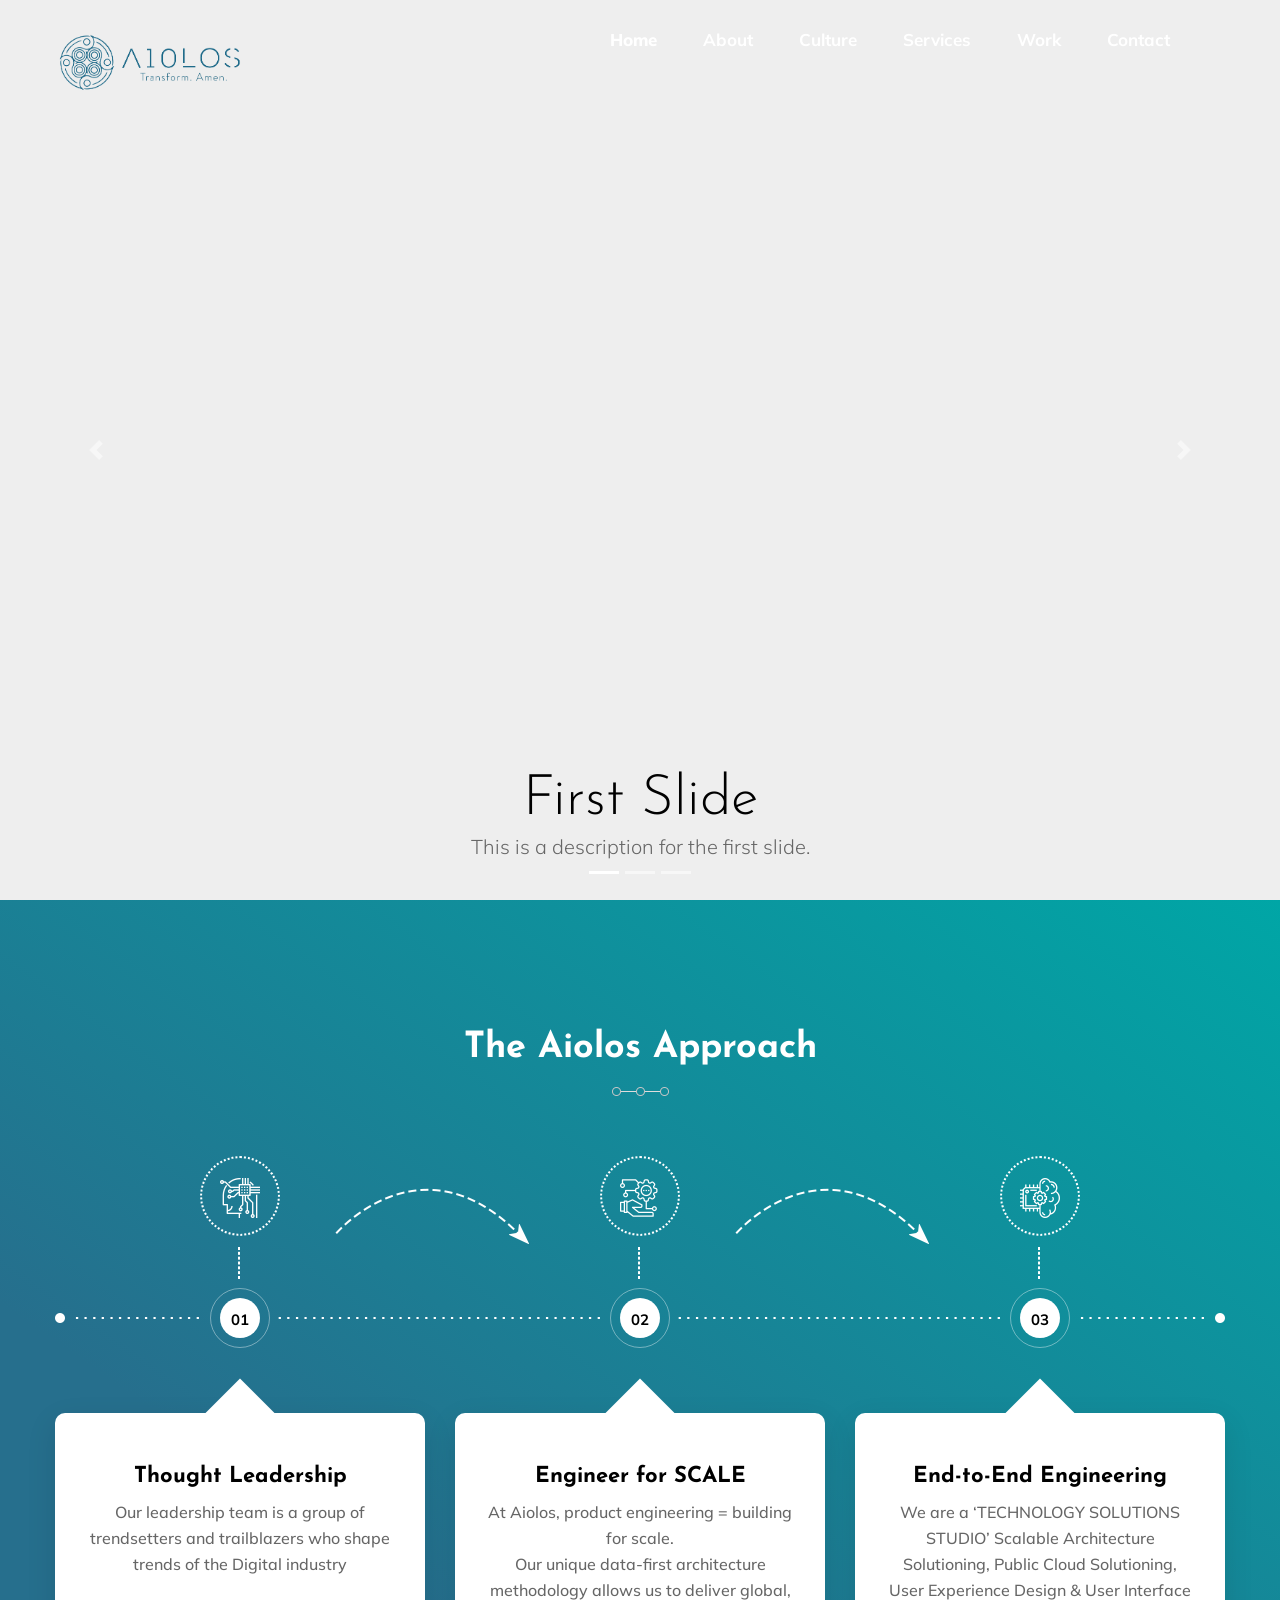
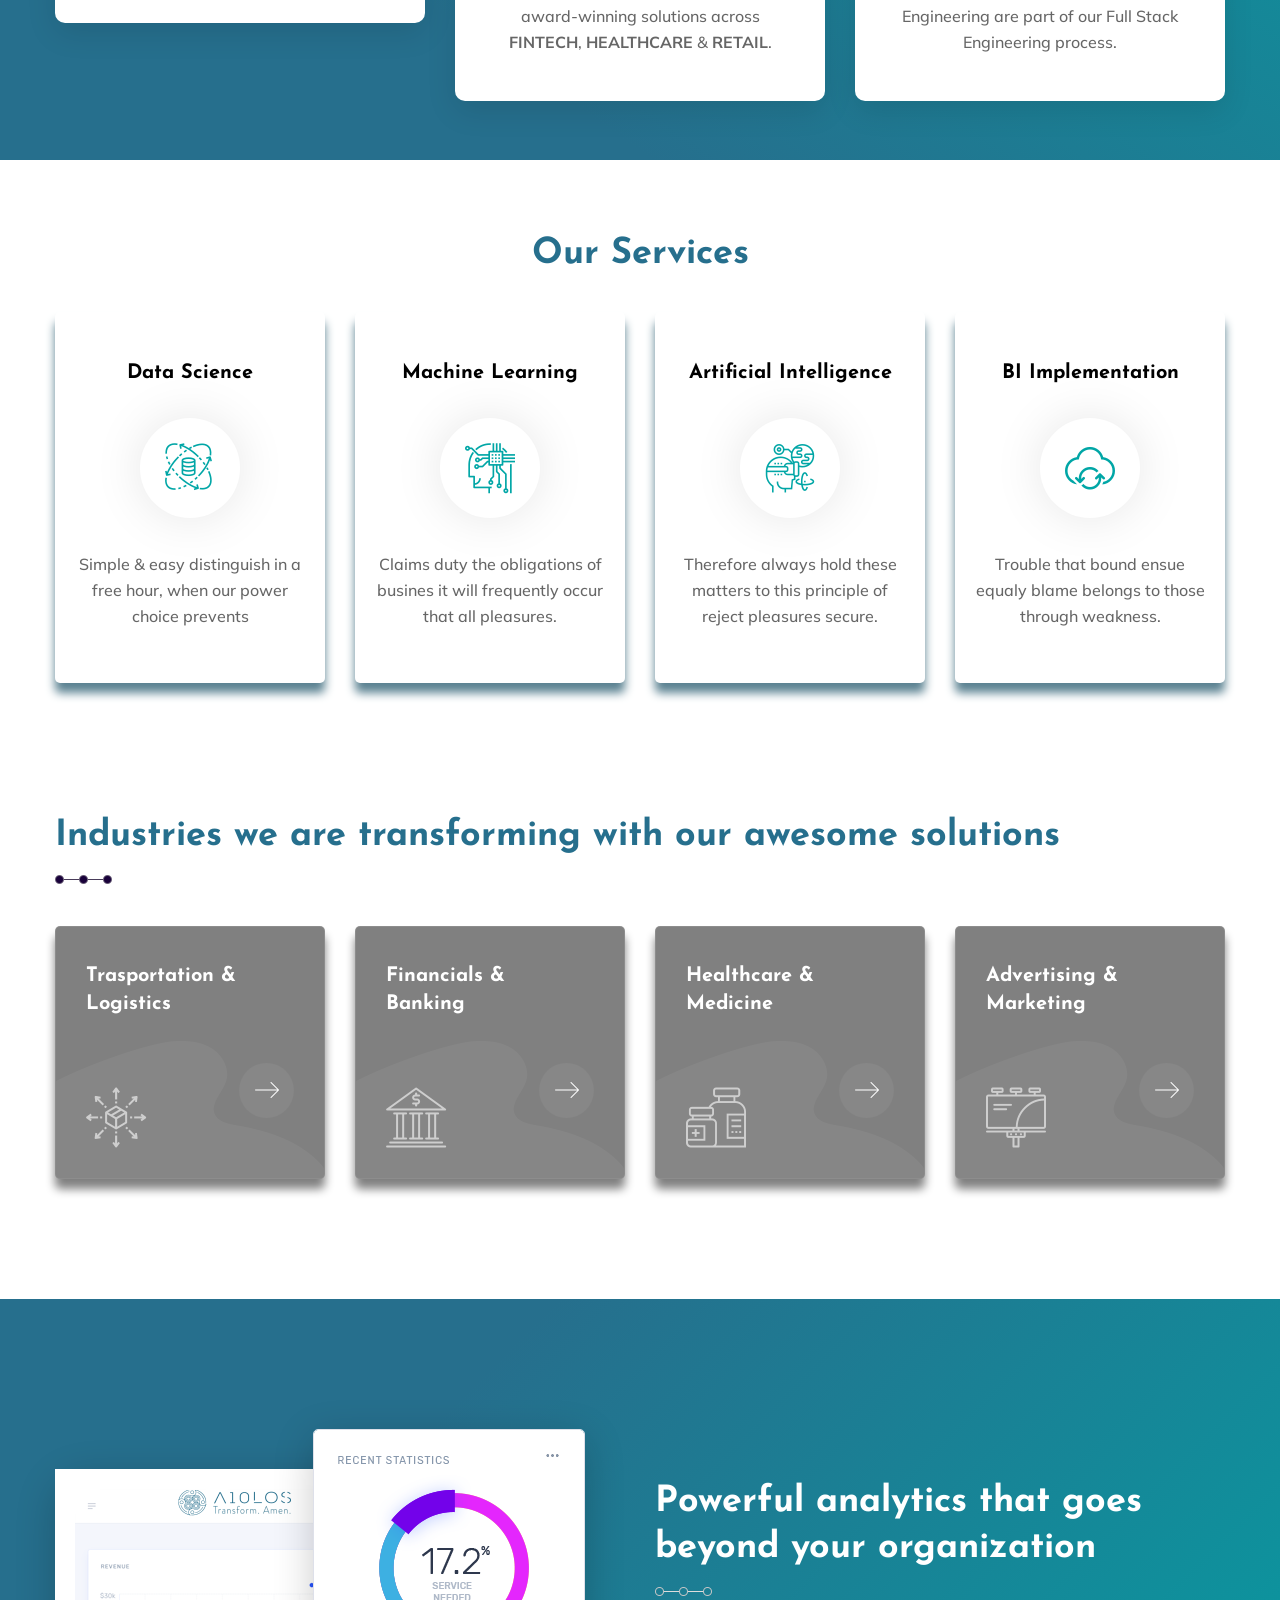
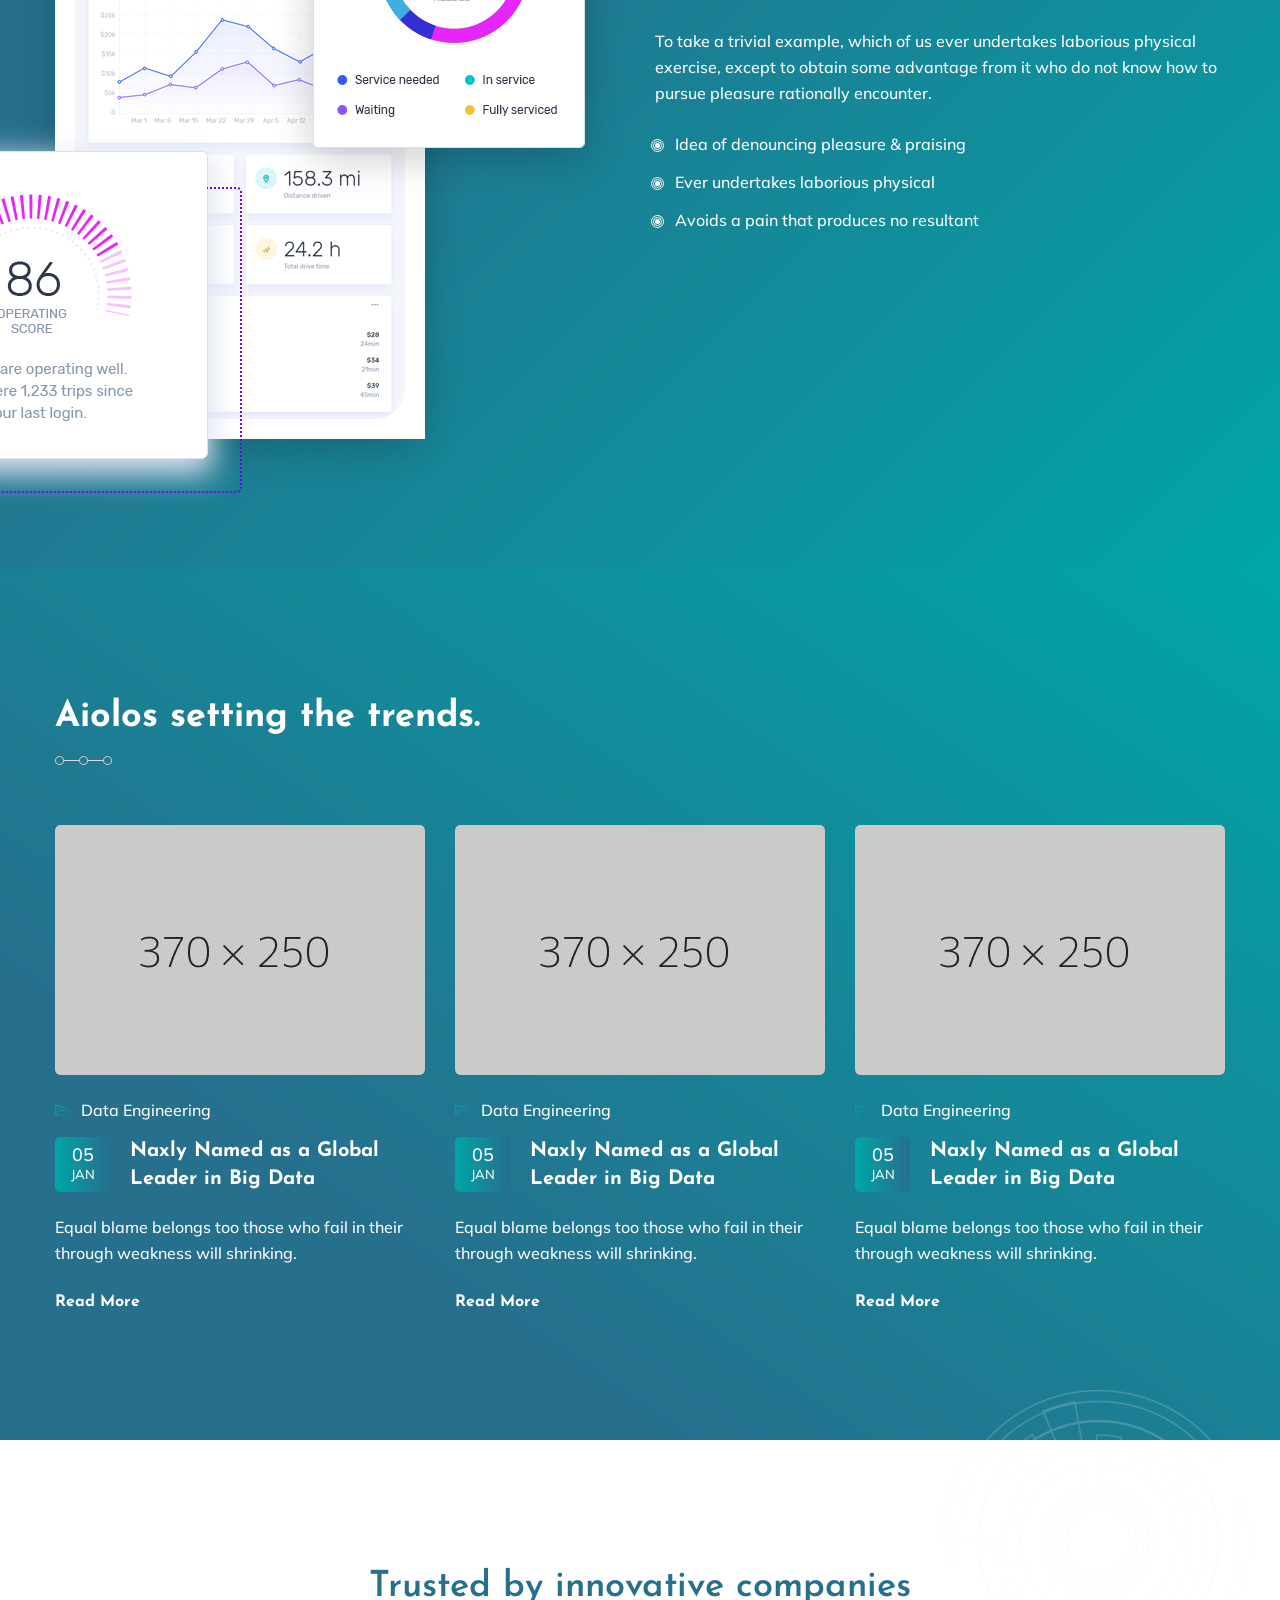
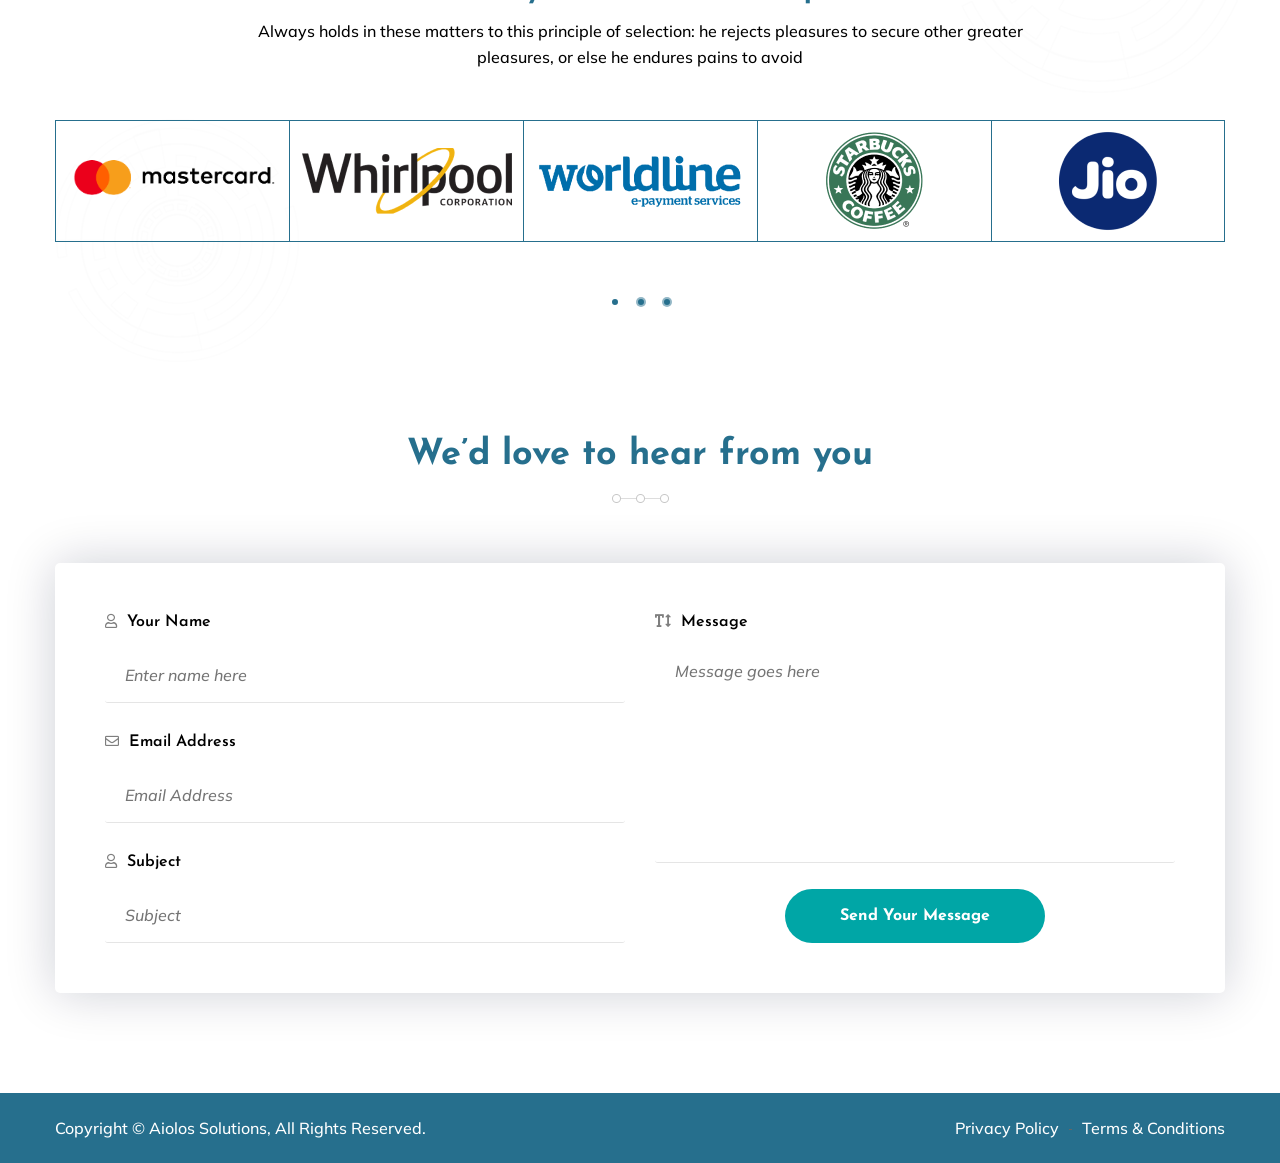
==== commit 61ea8621: "changes_06.07.21" ====
--- a/aiolos/index.html
+++ b/aiolos/index.html
@@ -5,7 +5,7 @@
 <meta http-equiv="X-UA-Compatible" content="IE=edge">
 <meta name="viewport" content="width=device-width, initial-scale=1.0, maximum-scale=1.0, user-scalable=0">
 
-<title>Aiolos Solutions</title>
+<title>Home | Aiolos Solutions</title>
 
 <!-- Fav Icon -->
 <link rel="icon" href="assets/images/favicon.ico" type="image/x-icon">
@@ -46,16 +46,16 @@
                         A
                     </span>
                     <span data-text-preloader="I" class="letters-loading">
-                        I
+                        1
                     </span>
                     <span data-text-preloader="O" class="letters-loading">
-                        O
+                        0
                     </span>
                     <span data-text-preloader="L" class="letters-loading">
                         L
                     </span>
                     <span data-text-preloader="O" class="letters-loading">
-                        O
+                        0
                     </span>
                     <span data-text-preloader="S" class="letters-loading">
                         S
@@ -158,49 +158,48 @@
         </nav>
     </div><!-- End Mobile Menu -->
 
-
-    <!-- banner-section -->
-    <section class="banner-style-five">
-        <!-- <div class="anim-icon">
-            <span class="icon icon-1" style="background-image: url(assets/images/icons/anim-icon-13.png);"></span>
-            <span class="icon icon-2" style="background-image: url(assets/images/icons/anim-icon-13.png);"></span>
-            <span class="icon icon-3 bg-color"></span>
-            <span class="icon icon-4 bg-color"></span>
-            <span class="icon icon-5 bg-color"></span>
-            <span class="icon icon-6" style="background-image: url(assets/images/icons/anim-icon-13.png);"></span>
-            <span class="icon icon-7 bg-color"></span>
-            <span class="icon icon-8 bg-color"></span>
-            <span class="icon icon-9" style="background-image: url(assets/images/icons/anim-icon-14.png);"></span>
-            <span class="icon icon-10" style="background-image: url(assets/images/icons/cloud-1.png);"></span>
-            <span class="icon icon-11" style="background-image: url(assets/images/icons/cloud-2.png);"></span>
-        </div> -->
-        <div class="pattern-layer">
-            <!-- <div class="pattern pattern-1" style="background-image: url(assets/images/shape/shape-32.png);"></div> -->
-            <div class="pattern pattern-2" style="background-image: url(assets/images/shape/shape-33_2.png);"></div>
-            <!-- <div class="pattern pattern-3" style="background-image: url(assets/images/shape/shape-34.png);"></div>
-            <div class="pattern pattern-4" style="background-image: url(assets/images/shape/shape-35.png);"></div>
-            <div class="pattern pattern-5" style="background-image: url(assets/images/shape/shape-36.png);"></div> -->
-        </div>
-        <div class="image-layer">
-            <figure class="image-1 float-bob-y"><img src="assets/images/banner/banner-5-1.png" alt=""></figure>
-            <!-- <figure class="image-2 wow slideInLeft" data-wow-delay="00ms" data-wow-duration="1500ms"><img src="assets/images/banner/banner-5-2.png" alt=""></figure> -->
-        </div>
-        <div class="auto-container">
-            <div class="row clearfix align-items-center">
-                <div class="col-xl-6 col-lg-12 col-md-12 offset-xl-6 content-column">
-                    <div class="content-box">
-                        <h1>Lift Off!</h1>
-                        <p>Aiolos helps you to get started on your digital transformation journey.</p>
-                        <a href="https://www.youtube.com/watch?v=nfP5N9Yc72A&amp;t=28s" class="lightbox-image" data-caption=""><i class="flaticon-play-button"></i><span class="flaticon-next"></span>We Are Aiolos</a>
-                    </div>
-                </div>
-            </div>
-        </div>
-    </section>
-    <!-- banner-section end -->
+    <div id="carouselExampleIndicators" class="carousel slide" data-ride="carousel">
+        <ol class="carousel-indicators">
+          <li data-target="#carouselExampleIndicators" data-slide-to="0" class="active"></li>
+          <li data-target="#carouselExampleIndicators" data-slide-to="1"></li>
+          <li data-target="#carouselExampleIndicators" data-slide-to="2"></li>
+        </ol>
+        <div class="carousel-inner" role="listbox">
+          <!-- Slide One - Set the background image for this slide in the line below -->
+          <div class="carousel-item active" style="background-image: url('https://source.unsplash.com/LAaSoL0LrYs/1920x1080')">
+            <div class="carousel-caption d-none d-md-block">
+              <h2 class="display-4">First Slide</h2>
+              <p class="lead">This is a description for the first slide.</p>
+            </div>
+          </div>
+          <!-- Slide Two - Set the background image for this slide in the line below -->
+          <div class="carousel-item" style="background-image: url('https://source.unsplash.com/bF2vsubyHcQ/1920x1080')">
+            <div class="carousel-caption d-none d-md-block">
+              <h2 class="display-4">Second Slide</h2>
+              <p class="lead">This is a description for the second slide.</p>
+            </div>
+          </div>
+          <!-- Slide Three - Set the background image for this slide in the line below -->
+          <div class="carousel-item" style="background-image: url('https://source.unsplash.com/szFUQoyvrxM/1920x1080')">
+            <div class="carousel-caption d-none d-md-block">
+              <h2 class="display-4">Third Slide</h2>
+              <p class="lead">This is a description for the third slide.</p>
+            </div>
+          </div>
+        </div>
+        <a class="carousel-control-prev" href="#carouselExampleIndicators" role="button" data-slide="prev">
+              <span class="carousel-control-prev-icon" aria-hidden="true"></span>
+              <span class="sr-only">Previous</span>
+            </a>
+        <a class="carousel-control-next" href="#carouselExampleIndicators" role="button" data-slide="next">
+              <span class="carousel-control-next-icon" aria-hidden="true"></span>
+              <span class="sr-only">Next</span>
+            </a>
+      </div>
 
     <!-- porcess-style-three -->
     <section class="porcess-style-three">
+
         <div class="pattern-layer" style="background-image: linear-gradient(215deg, #00A6A6 0%, #266F8D 74%);"></div>
         <div class="auto-container">
             <div class="sec-title text-center light">
@@ -274,7 +273,7 @@
             <div class="sec-title text-center style-two">
                 <!-- <p>Whar</p> -->
                 <h2>Our Services</h2>
-                <div class="decor" style="background-image:"></div>
+                <div class="decor"></div>
             </div>
             <div class="row clearfix">
                 <div class="col-lg-3 col-md-6 col-sm-12 service-block">
@@ -654,6 +653,5 @@
 
 <!-- main-js -->
 <script src="assets/js/script.js"></script>
-
 </body><!-- End of .page_wrapper -->
 </html>
--- a/aiolos/assets/css/global.css
+++ b/aiolos/assets/css/global.css
@@ -565,7 +565,7 @@
   font-weight: 600;
   border-radius: 5px;
   text-align: center;
-  color: #1d165c;
+  color: black;
   box-shadow: 0 0px 30px 5px #e4e4ee;
   transition: all 500ms ease;
 }
--- a/aiolos/assets/css/header.css
+++ b/aiolos/assets/css/header.css
@@ -145,6 +145,8 @@
 .main-menu .navigation > li.current > a,
 .main-menu .navigation > li:hover > a{
   font-weight: 800;
+  text-decoration-color: white;
+  text-decoration-style: wavy;
   
 }
 
@@ -1616,7 +1618,8 @@
   border-right: 1px solid #e5e5e5;
 }
 
-.main-header.style-four .menu-right-content .social-links li a:hover{
+.main-header.style-four .menu-right-content .social-links li a:hover
+{
 
 }
 
--- a/aiolos/assets/css/color.css
+++ b/aiolos/assets/css/color.css
@@ -120,7 +120,7 @@
 }
 
 h4 a:hover{
-	color: #f9326e;
+	color: #266F8D;
 }
 
 .service-block-one .inner-box .icon-box i{
@@ -1010,11 +1010,11 @@
 }
 
 #content_block_12 .content-box .inner-box .single-item:hover h4:before{
-	border: 1px dashed #fb5d60;
+	border: 1px dashed #266F8D;
 }
 
 #content_block_12 .content-box .inner-box .single-item:hover .box .icon-box{
-    background: -webkit-linear-gradient(-90deg, #fb5e6a, #fa3a6e 100%);
+    background: -webkit-linear-gradient(-90deg, #00A6A6, #266F8D 100%);
 }
 
 .testimonial-style-two.alternate-2 .lower-content .testimonial-content .inner-box .content-box{
@@ -1165,7 +1165,7 @@
 }
 
 .project-page .case-block-two .inner-box .image-box .overlay-layer {
-    background: -webkit-linear-gradient(-90deg, rgba(251, 81, 85, 0.9), rgba(249, 42, 117, 0.9) 100%);
+    background: -webkit-linear-gradient(-90deg, #00A6A6, #266F8D 100%);
 }
 
 .project-page .filter-btns li.active,
@@ -1179,11 +1179,11 @@
 
 .pagination li a:hover,
 .pagination li a.active{
-    background: -webkit-linear-gradient(-45deg, #266F8D, #f92a75 100%);
+    background: -webkit-linear-gradient(-45deg, #00A6A6, #266F8D 100%);
 }
 
 .project-page.case-style-three .case-block-two .inner-box .lower-content .link .btn-style-four:hover span{
-	background: -webkit-linear-gradient(-45deg, #266F8D, #f92a75 100%);
+	background: -webkit-linear-gradient(-45deg, #00A6A6, #266F8D 100%);
 }
 
 .project-details-content .data-box .intro-box .single-item .left-column .icon-box{
--- a/aiolos/assets/css/style.css
+++ b/aiolos/assets/css/style.css
@@ -12214,6 +12214,35 @@
 	display: none;
 }
 
+.header_style
+{
+	padding: 20px 22.5px!important;
+	width: 80%;
+}
+.all_header {
+    position: static;
+    max-width: 1200px;
+    padding: 0px 15px;
+    margin-right: 74px;
+}
+.mob_display
+{
+	display: none!important;
+}
+
+.hero_text
+{
+	text-align:center;
+}
+.carousel-item {
+	height: 100vh;
+	min-height: 350px;
+	background: no-repeat center center scroll;
+	-webkit-background-size: cover;
+	-moz-background-size: cover;
+	-o-background-size: cover;
+	background-size: cover;
+  }
 /* ====================================================================
                           MOBILE QUERIES
 ==================================================================== */
@@ -12253,9 +12282,41 @@
 
 	.mob_none
 	{
-		display: none;
+		display: none!important;
 	}
 
+	.mob_display
+	{
+		display: block!important;
+	}
+
+	.mob_padding
+	{
+		padding-top: 150px!important;
+	}
+	.about-section
+	{
+		padding-top: 2%!important;
+		padding-bottom: 2%!important;
+	}
+	.about-style-six
+	{
+		padding-top: 15%!important;
+		padding-bottom: 2%!important;
+	}
+	.history-section
+	{
+		padding-top: 2%!important;
+		padding-bottom: 2%!important;
+	}
+	.about-section .tab-btn-box {
+		margin-bottom: 10%;
+	}
+
+	.mob_contact_right
+	{
+		margin-left: 24%;
+	}
 }
 
 /* Small devices (portrait tablets and large phones, 600px and up) */
@@ -12273,5 +12334,5 @@
 @media only screen and (min-width: 992px) {}
 
 /* Extra large devices (large laptops and desktops, 1200px and up) */
-@media only screen and (min-width: 1200px) {...}
-
+@media only screen and (min-width: 1200px) {}
+
--- a/aiolos/assets/css/responsive.css
+++ b/aiolos/assets/css/responsive.css
@@ -1002,7 +1002,7 @@
   }
 
   .sec-pad{
-    padding: 70px 0px !important;
+    padding: 70px 0px;
   }
 
   #content_block_01 .content-box{
